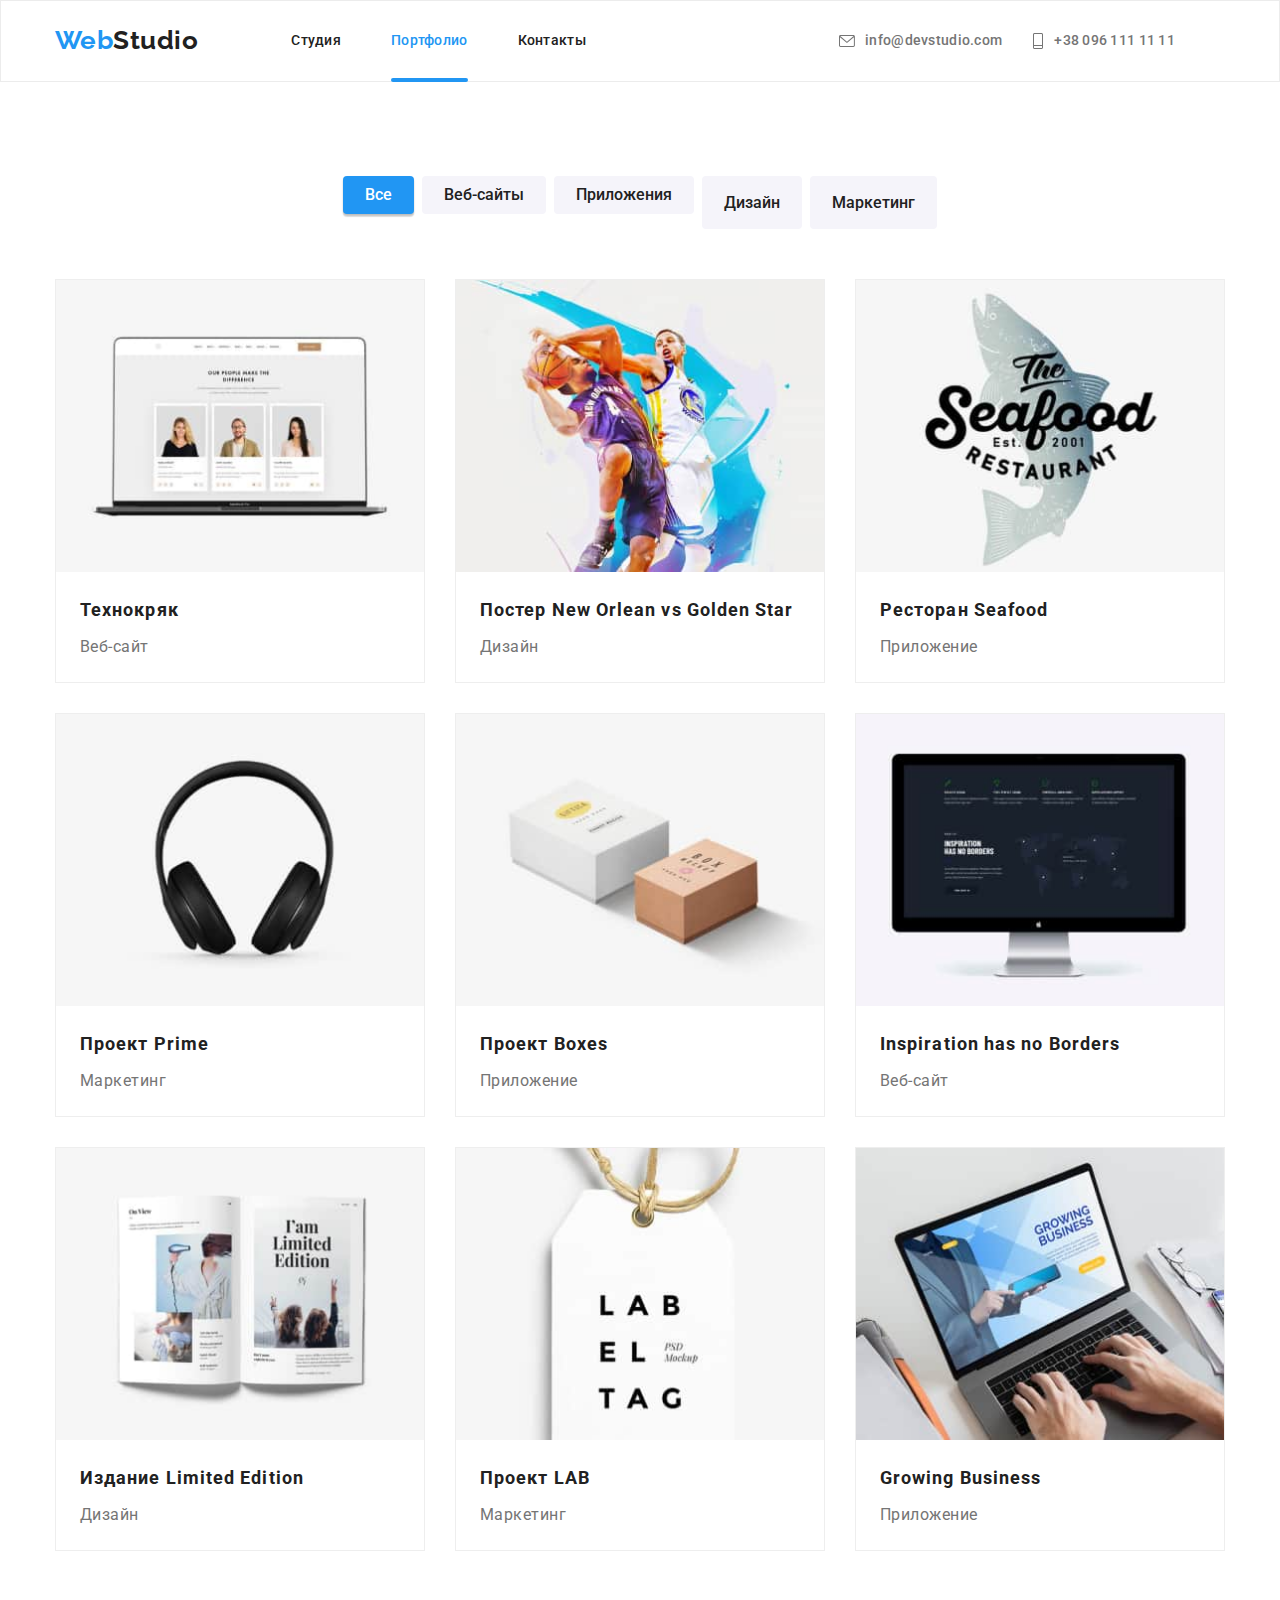
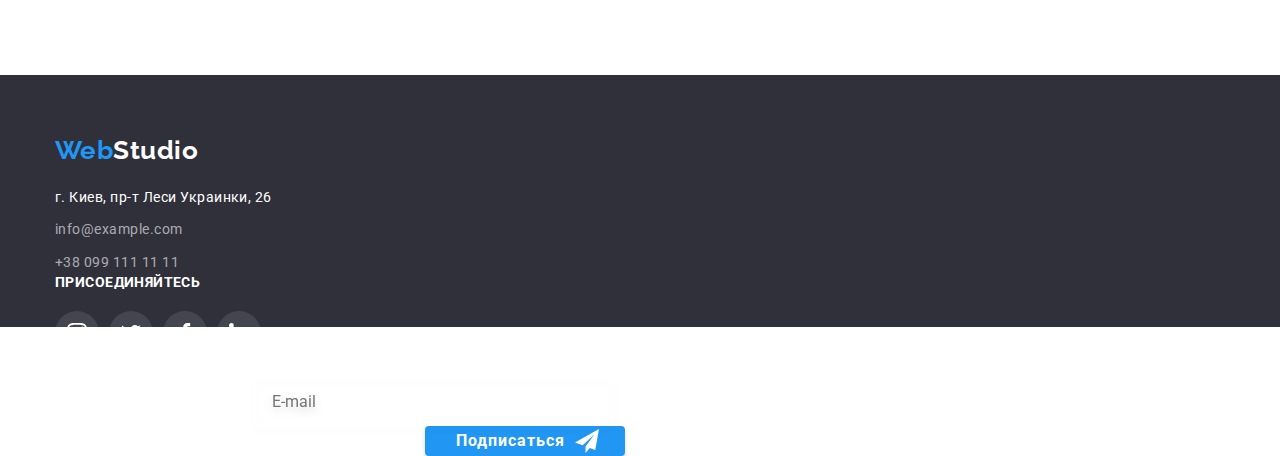
==== portfolio.html @ ce61b84e "Apply mobile styles" ====
<!DOCTYPE html>
<html lang="ru">
  <head>
    <meta charset="UTF-8" />
    <meta http-equiv="X-UA-Compatible" content="IE=edge" />
    <meta name="viewport" content="width=device-width, initial-scale=1.0" />
    <title>Портфолио</title>
    <link rel="preconnect" href="https://fonts.googleapis.com" />
    <link rel="preconnect" href="https://fonts.gstatic.com" crossorigin />
    <link
      href="https://fonts.googleapis.com/css2?family=Raleway:wght@700&family=Roboto:wght@400;500;700;900&display=swap"
      rel="stylesheet"
    />
    <link rel="stylesheet" href="./css/main.min.css" />
  </head>

  <body>
    <!-- HEADER -->
    <header class="page-header">
      <div class="container page-header--justify">
        <nav class="nav">
          <a href="./index.html" class="nav__logo-link">
            <span class="nav__logo">Web</span>Studio
          </a>
          <ul class="nav__list">
            <li class="nav__item">
              <a href="./index.html" class="nav__link">Студия</a>
            </li>
            <li class="nav__item">
              <a href="./portfolio.html" class="nav__link nav__current"
                >Портфолио</a
              >
            </li>
            <li class="nav__item">
              <a href="#" class="nav__link">Контакты</a>
            </li>
          </ul>
        </nav>
        <ul class="head-address">
          <li class="head-address__item">
            <a href="mailto:info@devstudio.com" class="head-address__link">
              <svg class="head-address__icon" width="16" height="12">
                <use href="./images/icons.svg#envelope"></use>
              </svg>
              info@devstudio.com</a
            >
          </li>
          <li class="head-address__item">
            <a href="tel:+380961111111" class="head-address__link">
              <svg class="head-address__icon" width="12" height="16">
                <use href="./images/icons.svg#mobile"></use>
              </svg>
              +38 096 111 11 11</a
            >
          </li>
        </ul>
      </div>
    </header>

    <!-- MAIN -->
    <main>
      <!-- PROJECTS -->
      <section>
        <div class="container">
          <h1 class="section-title section-title--visually-hidden">
            Наши проекты
          </h1>
          <div class="filter">
            <button type="button" class="filter__button filter--accent">
              Все
            </button>
            <button type="button" class="filter__button">Веб-сайты</button>
            <button type="button" class="filter__button">Приложения</button>
            <button type="button" class="filter__button">Дизайн</button>
            <button type="button" class="filter__button">Маркетинг</button>
          </div>
          <ul class="projects">
            <li class="projects__item">
              <a class="projects__link">
                <div class="projects__box">
                  <img
                    src="./images/project1.jpg"
                    alt="Интерфейс веб-сайта изображен на экране ноутбука"
                    width="370"
                    class="projects__pic"
                  />
                  <div>
                    <p class="projects__text">
                      Технокряк это современная площадка распространения
                      коронавируса. Компании используют эту платформу для
                      цифрового шпионажа и атак на защищённые сервера
                      конкурентов.
                    </p>
                  </div>
                </div>
                <h2 class="projects__title">Технокряк</h2>
                <p class="projects__description">Веб-сайт</p>
              </a>
            </li>
            <li class="projects__item">
              <a class="projects__link">
                <div class="projects__box">
                  <img
                    src="./images/project2.jpg"
                    alt="Постер с двумя баскетболистами в ходе игры"
                    width="370"
                    class="projects__pic"
                  />
                  <div>
                    <p class="projects__text">
                      Технокряк это современная площадка распространения
                      коронавируса. Компании используют эту платформу для
                      цифрового шпионажа и атак на защищённые сервера
                      конкурентов.
                    </p>
                  </div>
                </div>
                <h2 class="projects__title">
                  Постер New Orlean vs Golden Star
                </h2>
                <p class="projects__description">Дизайн</p>
              </a>
            </li>
            <li class="projects__item">
              <a class="projects__link">
                <div class="projects__box">
                  <img
                    src="./images/project3.jpg"
                    alt="Логотип названия ресторана с рыбой на заднем фоне"
                    width="370"
                    class="projects__pic"
                  />
                  <div>
                    <p class="projects__text">
                      Технокряк это современная площадка распространения
                      коронавируса. Компании используют эту платформу для
                      цифрового шпионажа и атак на защищённые сервера
                      конкурентов.
                    </p>
                  </div>
                </div>
                <h2 class="projects__title">Ресторан Seafood</h2>
                <p class="projects__description">Приложение</p>
              </a>
            </li>
            <li class="projects__item">
              <a class="projects__link">
                <div class="projects__box">
                  <img
                    src="./images/project4.jpg"
                    alt="Черные наушники на белом фоне"
                    width="370"
                    class="projects__pic"
                  />
                  <div>
                    <p class="projects__text">
                      Технокряк это современная площадка распространения
                      коронавируса. Компании используют эту платформу для
                      цифрового шпионажа и атак на защищённые сервера
                      конкурентов.
                    </p>
                  </div>
                </div>
                <h2 class="projects__title">Проект Prime</h2>
                <p class="projects__description">Маркетинг</p>
              </a>
            </li>
            <li class="projects__item">
              <a class="projects__link">
                <div class="projects__box">
                  <img
                    src="./images/project5.jpg"
                    alt="Большая белая подарочная коробка и коричневая коробка поменьше расположены рядом"
                    width="370"
                    class="projects__pic"
                  />
                  <div>
                    <p class="projects__text">
                      Технокряк это современная площадка распространения
                      коронавируса. Компании используют эту платформу для
                      цифрового шпионажа и атак на защищённые сервера
                      конкурентов.
                    </p>
                  </div>
                </div>
                <h2 class="projects__title">Проект Boxes</h2>
                <p class="projects__description">Приложение</p>
              </a>
            </li>
            <li class="projects__item">
              <a class="projects__link">
                <div class="projects__box">
                  <img
                    src="./images/project6.jpg"
                    alt="Черный монитор с интерфейсом веб-сайта"
                    width="370"
                    class="projects__pic"
                  />
                  <div>
                    <p class="projects__text">
                      Технокряк это современная площадка распространения
                      коронавируса. Компании используют эту платформу для
                      цифрового шпионажа и атак на защищённые сервера
                      конкурентов.
                    </p>
                  </div>
                </div>
                <h2 class="projects__title">Inspiration has no Borders</h2>
                <p class="projects__description">Веб-сайт</p>
              </a>
            </li>
            <li class="projects__item">
              <a class="projects__link">
                <div class="projects__box">
                  <img
                    src="./images/project7.jpg"
                    alt="Развернутый журнал со страницами с ограниченного тиража"
                    width="370"
                    class="projects__pic"
                  />
                  <div>
                    <p class="projects__text">
                      Технокряк это современная площадка распространения
                      коронавируса. Компании используют эту платформу для
                      цифрового шпионажа и атак на защищённые сервера
                      конкурентов.
                    </p>
                  </div>
                </div>
                <h2 class="projects__title">Издание Limited Edition</h2>
                <p class="projects__description">Дизайн</p>
              </a>
            </li>
            <li class="projects__item">
              <a class="projects__link">
                <div class="projects__box">
                  <img
                    src="./images/project8.jpg"
                    alt="Черный текст названия проекта на белой бирке"
                    width="370"
                    class="projects__pic"
                  />
                  <div>
                    <p class="projects__text">
                      Технокряк это современная площадка распространения
                      коронавируса. Компании используют эту платформу для
                      цифрового шпионажа и атак на защищённые сервера
                      конкурентов.
                    </p>
                  </div>
                </div>
                <h2 class="projects__title">Проект LAB</h2>
                <p class="projects__description">Маркетинг</p>
              </a>
            </li>
            <li class="projects__item">
              <a class="projects__link">
                <div class="projects__box">
                  <img
                    src="./images/project9.jpg"
                    alt="Интерфейс страницы приложения изображен на экране ноутбука"
                    width="370"
                    class="projects__pic"
                  />
                  <div>
                    <p class="projects__text">
                      Технокряк это современная площадка распространения
                      коронавируса. Компании используют эту платформу для
                      цифрового шпионажа и атак на защищённые сервера
                      конкурентов.
                    </p>
                  </div>
                </div>
                <h2 class="projects__title">Growing Business</h2>
                <p class="projects__description">Приложение</p>
              </a>
            </li>
          </ul>
        </div>
      </section>
    </main>

    <!-- FOOTER -->
    <footer class="page-footer">
      <div class="container page-footer--align">
        <div class="address-box">
          <a href="./index.html" class="address-box__link">
            <span class="address-box__logo">Web</span>Studio</a
          >
          <address>
            <ul class="footer-address">
              <li class="footer-address__item">
                <a
                  href="https://goo.gl/maps/1nnUmnMPvjqET8Wr9"
                  class="footer-address__link footer-address__link--address"
                  >г. Киев, пр-т Леси Украинки, 26</a
                >
              </li>
              <li class="footer-address__item">
                <a
                  href="mailto:info@example.com"
                  class="footer-address__link footer-address__link--email"
                  >info@example.com</a
                >
              </li>
              <li class="footer-address__item">
                <a
                  href="tel:+380991111111"
                  class="footer-address__link footer-address__link--tel"
                  >+38 099 111 11 11</a
                >
              </li>
            </ul>
          </address>
        </div>
        <div class="media-box">
          <h3 class="media-box__title">присоединяйтесь</h3>
          <ul class="media-box__list">
            <li class="media-box__item">
              <a href="#" aria-label="instagram" class="media-box__link">
                <svg class="media-box__icon" width="20" height="20">
                  <use href="./images/icons.svg#instagram"></use>
                </svg>
              </a>
            </li>
            <li class="media-box__item">
              <a href="#" aria-label="twitter" class="media-box__link">
                <svg class="media-box__icon" width="20" height="20">
                  <use href="./images/icons.svg#twitter"></use>
                </svg>
              </a>
            </li>
            <li class="media-box__item">
              <a href="#" aria-label="facebook" class="media-box__link">
                <svg class="media-box__icon" width="20" height="20">
                  <use href="./images/icons.svg#facebook"></use>
                </svg>
              </a>
            </li>
            <li class="media-box__item">
              <a href="#" aria-label="linkedin" class="media-box__link">
                <svg class="media-box__icon" width="20" height="20">
                  <use href="./images/icons.svg#linkedin"></use>
                </svg>
              </a>
            </li>
          </ul>
        </div>
        <form class="footer-form">
          <div class="footer-form__container">
            <h3 class="footer-form__title">Подпишитесь на рассылку</h3>
            <label>
              <input
                type="email"
                name="footer-email"
                placeholder="E-mail"
                class="footer-form__input"
              />
            </label>
          </div>
          <button class="button footer-form--subscribe">
            Подписаться
            <svg width="24" height="24" class="footer-form__icon">
              <use href="./images/icons.svg#send"></use>
            </svg>
          </button>
        </form>
      </div>
    </footer>
  </body>
</html>
---- css/main.min.css ----
/*! modern-normalize v1.1.0 | MIT License | https://github.com/sindresorhus/modern-normalize */*,::before,::after{-webkit-box-sizing:border-box;box-sizing:border-box}html{line-height:1.15;-webkit-text-size-adjust:100%;-moz-tab-size:4;-o-tab-size:4;tab-size:4}body{margin:0;font-family:system-ui,-apple-system,"Segoe UI",Roboto,Helvetica,Arial,sans-serif,"Apple Color Emoji","Segoe UI Emoji"}hr{height:0;color:inherit}abbr[title]{-webkit-text-decoration:underline dotted;text-decoration:underline dotted}b,strong{font-weight:bolder}code,kbd,samp,pre{font-family:ui-monospace, SFMono-Regular, Consolas, "Liberation Mono", Menlo, monospace;font-size:1em}small{font-size:80%}sub,sup{font-size:75%;line-height:0;position:relative;vertical-align:baseline}sub{bottom:-0.25em}sup{top:-0.5em}table{text-indent:0;border-color:inherit}button,input,optgroup,select,textarea{font-family:inherit;font-size:100%;line-height:1.15;margin:0}button,select{text-transform:none}button,[type="button"],[type="reset"],[type="submit"]{-webkit-appearance:button}::-moz-focus-inner{border-style:none;padding:0}:-moz-focusring{outline:1px dotted ButtonText}:-moz-ui-invalid{box-shadow:none}legend{padding:0}progress{vertical-align:baseline}::-webkit-inner-spin-button,::-webkit-outer-spin-button{height:auto}[type="search"]{-webkit-appearance:textfield;outline-offset:-2px}::-webkit-search-decoration{-webkit-appearance:none}::-webkit-file-upload-button{-webkit-appearance:button;font:inherit}summary{display:list-item}.nav__list,.head-address,.features,.occupation,.team,.clients,.projects,.footer-address,.media-box__list{list-style:none;padding:0;margin:0}.nav__logo,.address-box__logo{color:#2196f3;font-family:Raleway, sans-serif}.media-box__title,.footer-form__title{text-transform:uppercase;margin-bottom:20px;margin-top:0;padding:0;font-weight:700;font-size:14px;line-height:1.14;letter-spacing:0.03em;color:#fff}body{background-color:#fff;color:#757575;font-family:Roboto, sans-serif;font-style:normal;letter-spacing:0.03em}.container{padding-left:15px;padding-right:15px}@media screen and (min-width: 480px){.container{width:480px}}@media screen and (min-width: 768px){.container{width:768px}}@media screen and (min-width: 1200px){.container{width:1200px;margin:0 auto}}.button{height:50px;width:200px;background-color:#2196f3;color:#fff;cursor:pointer;font-family:inherit;font-weight:700;font-size:16px;line-height:1.9px;letter-spacing:0.06em;-webkit-box-shadow:0px 4px 4px rgba(0,0,0,0.15);box-shadow:0px 4px 4px rgba(0,0,0,0.15);border-color:transparent;border-radius:4px}.section-title{color:#212121;font-weight:700;font-size:28px;line-height:1.17;text-align:center;margin:0;padding-bottom:30px;padding-top:60px}@media screen and (min-width: 1200px){.section-title{padding-bottom:50px;padding-top:94px;font-size:36px;line-height:1.16}}.page-header{border:1px solid #ececec}.page-header--justify{height:80px}@media screen and (min-width: 768px){.page-header--justify{display:-webkit-box;display:-ms-flexbox;display:flex;-webkit-box-pack:justify;-ms-flex-pack:justify;justify-content:space-between}}.nav{display:-webkit-box;display:-ms-flexbox;display:flex;-webkit-box-align:center;-ms-flex-align:center;align-items:center}.nav__logo-link{color:#212121;font-family:Raleway, sans-serif;text-decoration:none;font-weight:700;font-size:26px;line-height:1.19;margin-right:93px;margin-bottom:25px;margin-top:24px}.nav__list{display:-webkit-box;display:-ms-flexbox;display:flex}@media screen and (max-width: 767px){.nav__list{display:none}}.nav__item:not(:last-child){margin-right:50px}.nav__link{color:#212121;text-decoration:none;letter-spacing:0.02em;padding:32px 0;display:block;font-weight:500;font-size:14px;line-height:1.14;-webkit-transition:color 250ms cubic-bezier(0.4, 0, 0.2, 1);transition:color 250ms cubic-bezier(0.4, 0, 0.2, 1)}.nav__link:hover,.nav__link:focus{color:#2196f3}.nav__current{color:#2196f3;position:relative}.nav__current::after{content:"";display:inline-block;width:100%;height:4px;position:absolute;left:0;bottom:-1px;background-color:currentColor;border-radius:2px}.nav__button{display:-webkit-inline-box;display:-ms-inline-flexbox;display:inline-flex;margin:0;padding:0;border:none;background-color:transparent}.nav__button .nav__icon-cross{display:none}.nav__button.is-open .nav__icon-cross{display:block}.nav__button.is-open .nav__icon-menu{display:none}.head-address{display:-webkit-box;display:-ms-flexbox;display:flex;margin-left:auto;-webkit-box-align:center;-ms-flex-align:center;align-items:center;padding-right:50px}@media screen and (max-width: 767px){.head-address{display:none}}.head-address__item:nth-child(1){margin-right:30px}.head-address__link{color:#757575;text-decoration:none;letter-spacing:0.02em;font-weight:500;font-size:14px;line-height:1.14;display:-webkit-box;display:-ms-flexbox;display:flex;-webkit-box-align:center;-ms-flex-align:center;align-items:center;-webkit-transition:color 250ms cubic-bezier(0.4, 0, 0.2, 1);transition:color 250ms cubic-bezier(0.4, 0, 0.2, 1)}.head-address__link:hover,.head-address__link:focus{color:#2196f3}.head-address__link:hover .head-address__icon,.head-address__link:focus .head-address__icon{fill:#2196f3}.head-address__icon{fill:#757575;margin-right:10px;-webkit-transition:fill 250ms cubic-bezier(0.4, 0, 0.2, 1);transition:fill 250ms cubic-bezier(0.4, 0, 0.2, 1)}.hero{text-align:center;padding:200px 0;background-image:-webkit-gradient(linear, left top, right top, from(rgba(47,48,58,0.4)), to(rgba(47,48,58,0.4))),url(../images/background.jpg);background-image:linear-gradient(to right, rgba(47,48,58,0.4), rgba(47,48,58,0.4)),url(../images/background.jpg);background-color:#2f303a;background-repeat:no-repeat;background-position:center;max-width:1600px}.hero__title{color:#fff;margin-top:0;margin-bottom:30px;font-weight:900;font-size:44px;line-height:1.37;letter-spacing:0.06em;text-transform:uppercase}.backdrop{position:fixed;top:0;left:0;width:100%;height:100%;z-index:1;background-color:rgba(0,0,0,0.2);-webkit-transition:250ms linear;transition:250ms linear}.backdrop.is-hidden{opacity:0;pointer-events:none;visibility:hidden}.backdrop.is-hidden .modal{-webkit-transform:translate(-50%, -50%) scale(0.9);transform:translate(-50%, -50%) scale(0.9)}.modal{position:absolute;top:50%;left:50%;width:528px;height:581px;-webkit-transform:translate(-50%, -50%) scale(1);transform:translate(-50%, -50%) scale(1);-webkit-transition:-webkit-transform 250ms linear;transition:-webkit-transform 250ms linear;transition:transform 250ms linear;transition:transform 250ms linear, -webkit-transform 250ms linear;-webkit-box-shadow:0px 1px 3px rgba(0,0,0,0.12),0px 1px 1px rgba(0,0,0,0.14),0px 2px 1px rgba(0,0,0,0.2);box-shadow:0px 1px 3px rgba(0,0,0,0.12),0px 1px 1px rgba(0,0,0,0.14),0px 2px 1px rgba(0,0,0,0.2);border-radius:4px;background-color:#fff;padding:40px}.modal__button{position:absolute;top:8px;right:8px;width:30px;height:30px;padding:0;border-radius:50%;border:1px solid rgba(0,0,0,0.1);background-color:#fff;cursor:pointer}.modal__button:hover .modal__icon,.modal__button:focus .modal__icon{fill:#2196f3}.modal__icon{-webkit-transition:fill 250ms cubic-bezier(0.4, 0, 0.2, 1);transition:fill 250ms cubic-bezier(0.4, 0, 0.2, 1);margin:0 9px}.modal__text{font-weight:700;font-size:20px;line-height:1.15;margin:0 0 12px 0;color:#212121}.form__label{font-weight:400;font-size:12px;line-height:1.16;letter-spacing:0.01em;display:-webkit-box;display:-ms-flexbox;display:flex;color:#757575}.form__box{position:relative}.form__input{width:100%;height:40px;border:1px solid rgba(33,33,33,0.2);border-radius:4px;padding:11px 42px;margin-bottom:10px;margin-top:4px;font-weight:normal;font-size:12px;line-height:1.16;letter-spacing:0.01em}.form__input:focus{border:1px solid #2196f3;outline:0}.form__input:focus ~ .form__icon{fill:#2196f3}.form__icon{position:absolute;top:0;left:14px}.form__comment{width:100%;height:120px;border:1px solid rgba(33,33,33,0.2);border-radius:4px;resize:none;padding:12px 16px;margin-top:4px;font-weight:normal;font-size:12px;line-height:1.16;letter-spacing:0.01em}.form__comment::-webkit-input-placeholder{color:rgba(117,117,117,0.5)}.form__comment:-ms-input-placeholder{color:rgba(117,117,117,0.5)}.form__comment::-ms-input-placeholder{color:rgba(117,117,117,0.5)}.form__comment::placeholder{color:rgba(117,117,117,0.5)}.form__comment:focus{border:1px solid #2196f3;outline:0}.form__comment:not(:placeholder-shown){color:#212121}.checkbox{font-weight:normal;font-size:14px;line-height:1.71;color:#757575;-webkit-box-align:center;-ms-flex-align:center;align-items:center;-webkit-box-pack:center;-ms-flex-pack:center;justify-content:center;display:-webkit-box;display:-ms-flexbox;display:flex}.form__checkbox{margin-bottom:30px;margin-top:20px}.checkbox__visually-hidden{position:absolute;white-space:nowrap;width:1px;height:1px;overflow:hidden;border:0;padding:0;clip:rect(0 0 0 0);-webkit-clip-path:inset(50%);clip-path:inset(50%);margin:-1px}.checkbox__visually-hidden:checked+.checkbox__icon{background-color:#2196f3;border:transparent}.checkbox__icon{width:16px;height:15px;border-radius:2px;border:2px solid #212121;margin-right:7px;margin-bottom:3px;cursor:pointer}.checkbox__link{color:#2196f3;margin-left:4px}.section-title--visually-hidden{position:absolute;white-space:nowrap;width:1px;height:1px;overflow:hidden;border:0;padding:0;clip:rect(0 0 0 0);-webkit-clip-path:inset(50%);clip-path:inset(50%);margin:-1px}.features{padding-top:60px}@media screen and (min-width: 768px){.features{display:-webkit-box;display:-ms-flexbox;display:flex;-webkit-box-pack:center;-ms-flex-pack:center;justify-content:center;-webkit-box-align:center;-ms-flex-align:center;align-items:center}}.features__icon{background-color:#f5f4fa;display:block;margin-bottom:30px;padding:25px 100px}@media screen and (max-width: 768px){.features__icon{width:450px}}.features__title{color:#212121;font-weight:700;font-size:14px;line-height:1.14;text-transform:uppercase;text-align:center}.features__text{font-size:14px;line-height:1.71;margin-bottom:30px}@media screen and (max-width: 1199px){.section-occupation{display:none}}.occupation{display:-webkit-box;display:-ms-flexbox;display:flex;padding-bottom:94px}.occupation__item{position:relative;display:-webkit-box;display:-ms-flexbox;display:flex}.occupation__item:not(:last-child){margin-right:30px}.occupation__caption{position:absolute;bottom:0;left:0;width:370px;height:70px;display:-webkit-box;display:-ms-flexbox;display:flex;-webkit-box-align:center;-ms-flex-align:center;align-items:center;-webkit-box-pack:center;-ms-flex-pack:center;justify-content:center;font-weight:700;font-size:14px;line-height:1.14;text-transform:uppercase;color:#fff;background-color:rgba(47,48,58,0.8)}.occupation__text{margin:0;padding:0}.section{background-color:#f5f4fa}@media screen and (min-width: 768px){.team{display:-webkit-box;display:-ms-flexbox;display:flex;padding-bottom:94px}}.team__item{-webkit-box-shadow:0px 1px 3px rgba(0,0,0,0.12),0px 1px 1px rgba(0,0,0,0.14),0px 2px 1px rgba(0,0,0,0.2);box-shadow:0px 1px 3px rgba(0,0,0,0.12),0px 1px 1px rgba(0,0,0,0.14),0px 2px 1px rgba(0,0,0,0.2);border-radius:0px 0px 4px 4px;margin-right:30px;text-align:center;background-color:#fff}.team__pic{display:block}.team__title{color:#212121;font-weight:500;font-size:16px;line-height:1.18;padding:30px 0 10px;margin:0}.team__text{padding-bottom:16px;margin:0}.media-links{padding:0;display:-webkit-box;display:-ms-flexbox;display:flex;-webkit-box-pack:center;-ms-flex-pack:center;justify-content:center;padding-bottom:30px}.media-links__item{width:44px;height:44px;border:none;border-radius:50%;-webkit-box-align:center;-ms-flex-align:center;align-items:center;display:-webkit-box;display:-ms-flexbox;display:flex;margin-right:10px;-webkit-box-pack:center;-ms-flex-pack:center;justify-content:center;background-color:#fff;-webkit-transition:background-color 250ms cubic-bezier(0.4, 0, 0.2, 1);transition:background-color 250ms cubic-bezier(0.4, 0, 0.2, 1)}.media-links__item:hover,.media-links__item:focus{background-color:#2196f3}.media-links__item:nth-child(4){margin-right:0}.media-links__item:hover .media-links__icon,.media-links__item:focus .media-links__icon{fill:#fff}.media-links__link{width:100%;height:100%;display:-webkit-box;display:-ms-flexbox;display:flex;-webkit-box-pack:center;-ms-flex-pack:center;justify-content:center;-webkit-box-align:center;-ms-flex-align:center;align-items:center}.media-links__icon{fill:#afb1b8;-webkit-transition:fill 250ms cubic-bezier(0.4, 0, 0.2, 1);transition:fill 250ms cubic-bezier(0.4, 0, 0.2, 1)}.clients{display:-webkit-box;display:-ms-flexbox;display:flex;-webkit-box-pack:center;-ms-flex-pack:center;justify-content:center;-ms-flex-wrap:wrap;flex-wrap:wrap;padding-bottom:60px}@media screen and (min-width: 1200px){.clients{-ms-flex-wrap:nowrap;flex-wrap:nowrap;padding-bottom:94px}}.clients__item{border:1px solid #afb1b8;border-radius:4px;margin-right:30px;background-color:#fff;width:calc((100% - 4 * 15px) / 2);height:92px;margin-bottom:30px;-webkit-transition:border 250ms cubic-bezier(0.4, 0, 0.2, 1);transition:border 250ms cubic-bezier(0.4, 0, 0.2, 1)}@media screen and (min-width: 768px){.clients__item{width:calc((100% - 6 * 15px) / 3)}}.clients__item:hover,.clients__item:focus{border:1px solid #2196f3}@media screen and (max-width: 768px){.clients__item:nth-child(even){margin-right:0}}.clients__item:hover .clients__icon,.clients__item:focus .clients__icon{fill:#2196f3}.clients__link{width:100%;height:100%;display:-webkit-box;display:-ms-flexbox;display:flex;-webkit-box-pack:center;-ms-flex-pack:center;justify-content:center;-webkit-box-align:center;-ms-flex-align:center;align-items:center}.clients__icon{fill:#afb1b8;-webkit-transition:fill 250ms cubic-bezier(0.4, 0, 0.2, 1);transition:fill 250ms cubic-bezier(0.4, 0, 0.2, 1)}.filter{display:-webkit-box;display:-ms-flexbox;display:flex;-webkit-box-pack:center;-ms-flex-pack:center;justify-content:center}@media screen and (max-width: 768px){.filter{-webkit-box-pack:start;-ms-flex-pack:start;justify-content:flex-start;-ms-flex-wrap:wrap;flex-wrap:wrap;margin-top:60px;margin-bottom:40px}}@media screen and (min-width: 1200px){.filter{margin:94px 0 50px}}.filter__button{background-color:#f5f4fa;color:#212121;cursor:pointer;font-family:inherit;border-radius:4px;padding:6px 22px;border:none;margin-right:8px;font-weight:500;font-size:16px;line-height:1.6;-webkit-transition:background-color 250ms cubic-bezier(0.4, 0, 0.2, 1),color 250ms cubic-bezier(0.4, 0, 0.2, 1),-webkit-box-shadow 250ms cubic-bezier(0.4, 0, 0.2, 1);transition:background-color 250ms cubic-bezier(0.4, 0, 0.2, 1),color 250ms cubic-bezier(0.4, 0, 0.2, 1),-webkit-box-shadow 250ms cubic-bezier(0.4, 0, 0.2, 1);transition:box-shadow 250ms cubic-bezier(0.4, 0, 0.2, 1),background-color 250ms cubic-bezier(0.4, 0, 0.2, 1),color 250ms cubic-bezier(0.4, 0, 0.2, 1);transition:box-shadow 250ms cubic-bezier(0.4, 0, 0.2, 1),background-color 250ms cubic-bezier(0.4, 0, 0.2, 1),color 250ms cubic-bezier(0.4, 0, 0.2, 1),-webkit-box-shadow 250ms cubic-bezier(0.4, 0, 0.2, 1)}.filter__button:last-child{margin-right:0}.filter__button:nth-child(-n+3){margin-bottom:15px}.filter__button:hover,.filter__button:focus{background-color:#2196f3;color:#fff;-webkit-box-shadow:0px 3px 1px rgba(0,0,0,0.1),0px 1px 2px rgba(0,0,0,0.08),0px 2px 2px rgba(0,0,0,0.12);box-shadow:0px 3px 1px rgba(0,0,0,0.1),0px 1px 2px rgba(0,0,0,0.08),0px 2px 2px rgba(0,0,0,0.12)}.filter--accent{background-color:#2196f3;color:#fff;-webkit-box-shadow:0px 3px 1px rgba(0,0,0,0.1),0px 1px 2px rgba(0,0,0,0.08),0px 2px 2px rgba(0,0,0,0.12);box-shadow:0px 3px 1px rgba(0,0,0,0.1),0px 1px 2px rgba(0,0,0,0.08),0px 2px 2px rgba(0,0,0,0.12)}.projects{display:-webkit-box;display:-ms-flexbox;display:flex;-ms-flex-wrap:wrap;flex-wrap:wrap;margin-bottom:94px;width:inherit}.projects__item{margin-right:30px;margin-bottom:30px;border:1px solid #eeeeee;width:370px;height:404px;-webkit-transition:-webkit-box-shadow 250ms cubic-bezier(0.4, 0, 0.2, 1);transition:-webkit-box-shadow 250ms cubic-bezier(0.4, 0, 0.2, 1);transition:box-shadow 250ms cubic-bezier(0.4, 0, 0.2, 1);transition:box-shadow 250ms cubic-bezier(0.4, 0, 0.2, 1), -webkit-box-shadow 250ms cubic-bezier(0.4, 0, 0.2, 1)}.projects__item:hover,.projects__item:focus{-webkit-box-shadow:0px 1px 1px rgba(0,0,0,0.12),0px 4px 4px rgba(0,0,0,0.06),1px 4px 6px rgba(0,0,0,0.16);box-shadow:0px 1px 1px rgba(0,0,0,0.12),0px 4px 4px rgba(0,0,0,0.06),1px 4px 6px rgba(0,0,0,0.16)}.projects__item:hover .projects__box::before,.projects__item:focus .projects__box::before{background-color:rgba(33,150,243,0.9);-webkit-transform:translateY(0);transform:translateY(0)}.projects__item:hover .projects__text,.projects__item:focus .projects__text{-webkit-transform:translateY(0);transform:translateY(0)}.projects__link{cursor:pointer}.projects__box{position:relative;overflow:hidden;background-color:rgba(33,150,243,0.9)}.projects__box::before{position:absolute;top:0;left:0;width:100%;height:100%;content:"";background-color:rgba(33,150,243,0.9);-webkit-transform:translateY(100%);transform:translateY(100%);-webkit-transition:-webkit-transform 250ms cubic-bezier(0.4, 0, 0.2, 1);transition:-webkit-transform 250ms cubic-bezier(0.4, 0, 0.2, 1);transition:transform 250ms cubic-bezier(0.4, 0, 0.2, 1);transition:transform 250ms cubic-bezier(0.4, 0, 0.2, 1), -webkit-transform 250ms cubic-bezier(0.4, 0, 0.2, 1)}.projects__pic{display:block;width:100%}.projects__text{margin:0;padding:63px 24px;position:absolute;top:0;left:0;-webkit-transform:translateY(100%);transform:translateY(100%);-webkit-transition:-webkit-transform 250ms cubic-bezier(0.4, 0, 0.2, 1);transition:-webkit-transform 250ms cubic-bezier(0.4, 0, 0.2, 1);transition:transform 250ms cubic-bezier(0.4, 0, 0.2, 1);transition:transform 250ms cubic-bezier(0.4, 0, 0.2, 1), -webkit-transform 250ms cubic-bezier(0.4, 0, 0.2, 1);font-weight:400;font-size:18px;line-height:1.55;color:#fff}.projects__title{color:#212121;font-weight:700;font-size:18px;line-height:2;letter-spacing:0.06em;padding:20px 24px 4px;margin:0}.projects__description{font-size:16px;line-height:1.87;padding:0 24px 20px;margin:0}.page-footer{background-color:#2f303a;padding:60px 0}@media screen and (min-width: 1200px){.page-footer{height:252px}}@media screen and (max-width: 768px){.address-box{margin-bottom:60px}}@media screen and (max-width: 768px){.address-box{text-align:center}}.address-box__link{color:#fff;font-family:Raleway, sans-serif;text-decoration:none;font-weight:700;font-size:24px;line-height:1.16;margin-bottom:20px;display:block}@media screen and (min-width: 768px){.address-box__link{display:-webkit-box;display:-ms-flexbox;display:flex;font-size:26px;line-height:1.19}}.footer-address__item{margin-bottom:8px}.footer-address__item:last-child{margin-bottom:0}@media screen and (min-width: 1200px){.footer-address__item{margin-bottom:9px}}.footer-address__link{text-decoration:none;-webkit-transition:color 250ms cubic-bezier(0.4, 0, 0.2, 1);transition:color 250ms cubic-bezier(0.4, 0, 0.2, 1)}.footer-address__link:hover,.footer-address__link:focus{color:#2196f3}.footer-address__link--address{color:#fff;font-weight:400;font-size:14px;font-style:normal;line-height:1.71}.footer-address__link--email,.footer-address__link--tel{color:rgba(255,255,255,0.6);font-style:normal;font-weight:400;font-size:14px;line-height:1.71}@media screen and (max-width: 768px){.media-box{margin-bottom:60px}}@media screen and (min-width: 1200px){.media-box{display:-webkit-box;display:-ms-flexbox;display:flex;width:206px;height:80px;-webkit-box-orient:vertical;-webkit-box-direction:normal;-ms-flex-direction:column;flex-direction:column;margin-right:93px}}@media screen and (max-width: 768px){.media-box__title{text-align:center}}.media-box__list{display:-webkit-box;display:-ms-flexbox;display:flex;-webkit-box-pack:center;-ms-flex-pack:center;justify-content:center}.media-box__item{width:44px;height:44px;border:none;border-radius:50%;-webkit-box-align:center;-ms-flex-align:center;align-items:center;display:-webkit-box;display:-ms-flexbox;display:flex;margin-right:10px;-webkit-box-pack:center;-ms-flex-pack:center;justify-content:center;background-color:rgba(255,255,255,0.1);-webkit-transition:background-color 250ms cubic-bezier(0.4, 0, 0.2, 1);transition:background-color 250ms cubic-bezier(0.4, 0, 0.2, 1)}.media-box__item:hover,.media-box__item:focus{background-color:#2196f3}.media-box__item:nth-child(4){margin-right:0}.media-box__link{width:100%;height:100%;display:-webkit-box;display:-ms-flexbox;display:flex;-webkit-box-pack:center;-ms-flex-pack:center;justify-content:center;-webkit-box-align:center;-ms-flex-align:center;align-items:center}.media-box__icon{fill:#fff}.footer-form{display:-webkit-box;display:-ms-flexbox;display:flex;-webkit-box-pack:center;-ms-flex-pack:center;justify-content:center;-webkit-box-align:center;-ms-flex-align:center;align-items:center;-webkit-box-orient:vertical;-webkit-box-direction:normal;-ms-flex-direction:column;flex-direction:column}@media screen and (min-width: 1200px){.footer-form{width:570px;height:86px;-webkit-box-align:end;-ms-flex-align:end;align-items:flex-end}}@media screen and (max-width: 768px){.footer-form__container{margin-bottom:20px}}.footer-form__title{text-align:center}.footer-form__input{width:450px;height:50px;border:1px solid rgba(255,255,255,0.3);-webkit-filter:drop-shadow(0px 4px 4px rgba(0,0,0,0.15));filter:drop-shadow(0px 4px 4px rgba(0,0,0,0.15));border-radius:4px;padding-left:16px;margin-right:12px;background-color:inherit;color:#fff}@media screen and (min-width: 1200px){.footer-form__input{width:358px}}.footer-form--subscribe{display:-webkit-box;display:-ms-flexbox;display:flex;-webkit-box-align:center;-ms-flex-align:center;align-items:center;padding-left:29px}.footer-form__icon{margin-left:10px}
/*# sourceMappingURL=main.min.css.map */
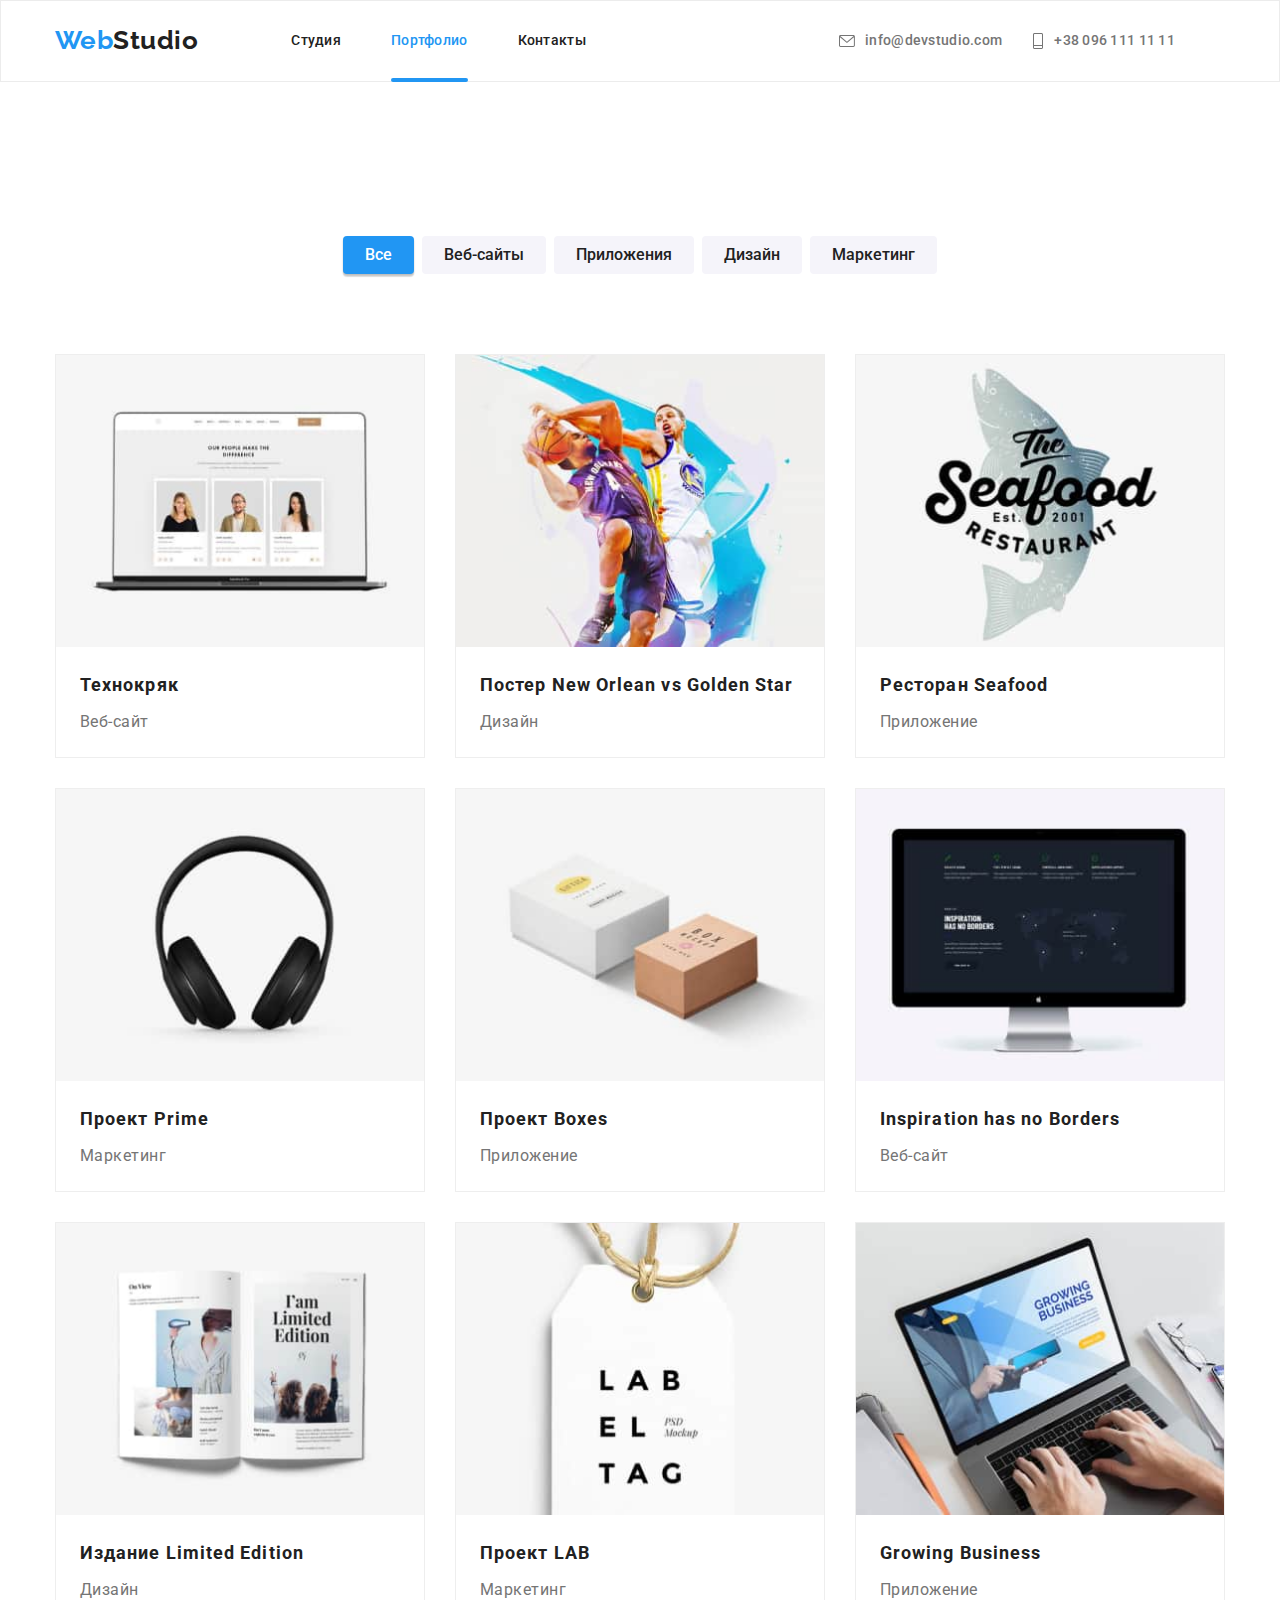
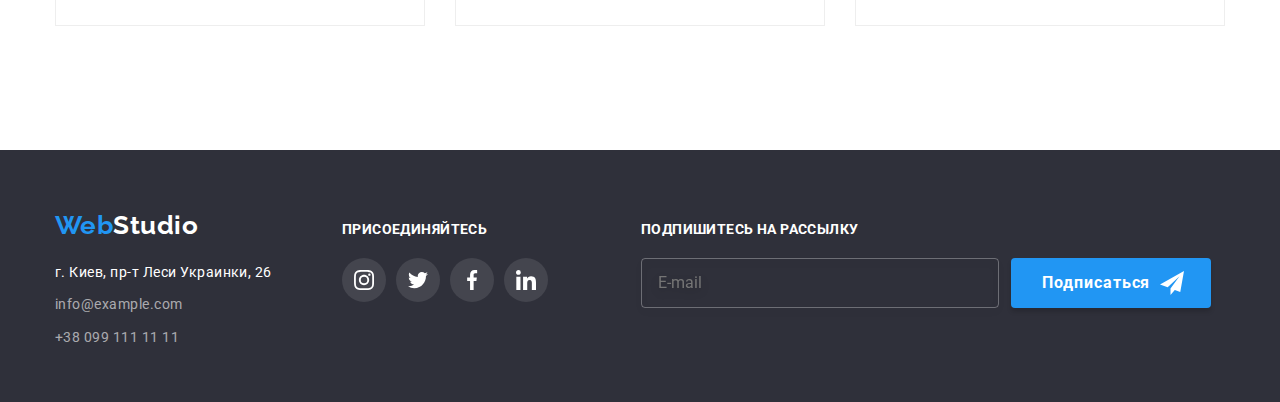
==== commit 77cc9fb1: "Add medias" ====
--- a/portfolio.html
+++ b/portfolio.html
@@ -18,42 +18,44 @@
     <!-- HEADER -->
     <header class="page-header">
       <div class="container page-header--justify">
-        <nav class="nav">
-          <a href="./index.html" class="nav__logo-link">
-            <span class="nav__logo">Web</span>Studio
-          </a>
-          <ul class="nav__list">
-            <li class="nav__item">
-              <a href="./index.html" class="nav__link">Студия</a>
-            </li>
-            <li class="nav__item">
-              <a href="./portfolio.html" class="nav__link nav__current"
-                >Портфолио</a
+        <div class="page-header__container">
+          <nav class="nav">
+            <a href="./index.html" class="nav__logo-link">
+              <span class="nav__logo">Web</span>Studio
+            </a>
+            <ul class="nav__list">
+              <li class="nav__item">
+                <a href="./index.html" class="nav__link">Студия</a>
+              </li>
+              <li class="nav__item">
+                <a href="./portfolio.html" class="nav__link nav__current"
+                  >Портфолио</a
+                >
+              </li>
+              <li class="nav__item">
+                <a href="#" class="nav__link">Контакты</a>
+              </li>
+            </ul>
+          </nav>
+          <ul class="head-address">
+            <li class="head-address__item">
+              <a href="mailto:info@devstudio.com" class="head-address__link">
+                <svg class="head-address__icon" width="16" height="12">
+                  <use href="./images/icons.svg#envelope"></use>
+                </svg>
+                info@devstudio.com</a
               >
             </li>
-            <li class="nav__item">
-              <a href="#" class="nav__link">Контакты</a>
+            <li class="head-address__item">
+              <a href="tel:+380961111111" class="head-address__link">
+                <svg class="head-address__icon" width="12" height="16">
+                  <use href="./images/icons.svg#mobile"></use>
+                </svg>
+                +38 096 111 11 11</a
+              >
             </li>
           </ul>
-        </nav>
-        <ul class="head-address">
-          <li class="head-address__item">
-            <a href="mailto:info@devstudio.com" class="head-address__link">
-              <svg class="head-address__icon" width="16" height="12">
-                <use href="./images/icons.svg#envelope"></use>
-              </svg>
-              info@devstudio.com</a
-            >
-          </li>
-          <li class="head-address__item">
-            <a href="tel:+380961111111" class="head-address__link">
-              <svg class="head-address__icon" width="12" height="16">
-                <use href="./images/icons.svg#mobile"></use>
-              </svg>
-              +38 096 111 11 11</a
-            >
-          </li>
-        </ul>
+        </div>
       </div>
     </header>
 
--- a/css/main.min.css
+++ b/css/main.min.css
@@ -1,2 +1,2 @@
-/*! modern-normalize v1.1.0 | MIT License | https://github.com/sindresorhus/modern-normalize */*,::before,::after{-webkit-box-sizing:border-box;box-sizing:border-box}html{line-height:1.15;-webkit-text-size-adjust:100%;-moz-tab-size:4;-o-tab-size:4;tab-size:4}body{margin:0;font-family:system-ui,-apple-system,"Segoe UI",Roboto,Helvetica,Arial,sans-serif,"Apple Color Emoji","Segoe UI Emoji"}hr{height:0;color:inherit}abbr[title]{-webkit-text-decoration:underline dotted;text-decoration:underline dotted}b,strong{font-weight:bolder}code,kbd,samp,pre{font-family:ui-monospace, SFMono-Regular, Consolas, "Liberation Mono", Menlo, monospace;font-size:1em}small{font-size:80%}sub,sup{font-size:75%;line-height:0;position:relative;vertical-align:baseline}sub{bottom:-0.25em}sup{top:-0.5em}table{text-indent:0;border-color:inherit}button,input,optgroup,select,textarea{font-family:inherit;font-size:100%;line-height:1.15;margin:0}button,select{text-transform:none}button,[type="button"],[type="reset"],[type="submit"]{-webkit-appearance:button}::-moz-focus-inner{border-style:none;padding:0}:-moz-focusring{outline:1px dotted ButtonText}:-moz-ui-invalid{box-shadow:none}legend{padding:0}progress{vertical-align:baseline}::-webkit-inner-spin-button,::-webkit-outer-spin-button{height:auto}[type="search"]{-webkit-appearance:textfield;outline-offset:-2px}::-webkit-search-decoration{-webkit-appearance:none}::-webkit-file-upload-button{-webkit-appearance:button;font:inherit}summary{display:list-item}.nav__list,.head-address,.features,.occupation,.team,.clients,.projects,.footer-address,.media-box__list{list-style:none;padding:0;margin:0}.nav__logo,.address-box__logo{color:#2196f3;font-family:Raleway, sans-serif}.media-box__title,.footer-form__title{text-transform:uppercase;margin-bottom:20px;margin-top:0;padding:0;font-weight:700;font-size:14px;line-height:1.14;letter-spacing:0.03em;color:#fff}body{background-color:#fff;color:#757575;font-family:Roboto, sans-serif;font-style:normal;letter-spacing:0.03em}.container{padding-left:15px;padding-right:15px}@media screen and (min-width: 480px){.container{width:480px}}@media screen and (min-width: 768px){.container{width:768px}}@media screen and (min-width: 1200px){.container{width:1200px;margin:0 auto}}.button{height:50px;width:200px;background-color:#2196f3;color:#fff;cursor:pointer;font-family:inherit;font-weight:700;font-size:16px;line-height:1.9px;letter-spacing:0.06em;-webkit-box-shadow:0px 4px 4px rgba(0,0,0,0.15);box-shadow:0px 4px 4px rgba(0,0,0,0.15);border-color:transparent;border-radius:4px}.section-title{color:#212121;font-weight:700;font-size:28px;line-height:1.17;text-align:center;margin:0;padding-bottom:30px;padding-top:60px}@media screen and (min-width: 1200px){.section-title{padding-bottom:50px;padding-top:94px;font-size:36px;line-height:1.16}}.page-header{border:1px solid #ececec}.page-header--justify{height:80px}@media screen and (min-width: 768px){.page-header--justify{display:-webkit-box;display:-ms-flexbox;display:flex;-webkit-box-pack:justify;-ms-flex-pack:justify;justify-content:space-between}}.nav{display:-webkit-box;display:-ms-flexbox;display:flex;-webkit-box-align:center;-ms-flex-align:center;align-items:center}.nav__logo-link{color:#212121;font-family:Raleway, sans-serif;text-decoration:none;font-weight:700;font-size:26px;line-height:1.19;margin-right:93px;margin-bottom:25px;margin-top:24px}.nav__list{display:-webkit-box;display:-ms-flexbox;display:flex}@media screen and (max-width: 767px){.nav__list{display:none}}.nav__item:not(:last-child){margin-right:50px}.nav__link{color:#212121;text-decoration:none;letter-spacing:0.02em;padding:32px 0;display:block;font-weight:500;font-size:14px;line-height:1.14;-webkit-transition:color 250ms cubic-bezier(0.4, 0, 0.2, 1);transition:color 250ms cubic-bezier(0.4, 0, 0.2, 1)}.nav__link:hover,.nav__link:focus{color:#2196f3}.nav__current{color:#2196f3;position:relative}.nav__current::after{content:"";display:inline-block;width:100%;height:4px;position:absolute;left:0;bottom:-1px;background-color:currentColor;border-radius:2px}.nav__button{display:-webkit-inline-box;display:-ms-inline-flexbox;display:inline-flex;margin:0;padding:0;border:none;background-color:transparent}.nav__button .nav__icon-cross{display:none}.nav__button.is-open .nav__icon-cross{display:block}.nav__button.is-open .nav__icon-menu{display:none}.head-address{display:-webkit-box;display:-ms-flexbox;display:flex;margin-left:auto;-webkit-box-align:center;-ms-flex-align:center;align-items:center;padding-right:50px}@media screen and (max-width: 767px){.head-address{display:none}}.head-address__item:nth-child(1){margin-right:30px}.head-address__link{color:#757575;text-decoration:none;letter-spacing:0.02em;font-weight:500;font-size:14px;line-height:1.14;display:-webkit-box;display:-ms-flexbox;display:flex;-webkit-box-align:center;-ms-flex-align:center;align-items:center;-webkit-transition:color 250ms cubic-bezier(0.4, 0, 0.2, 1);transition:color 250ms cubic-bezier(0.4, 0, 0.2, 1)}.head-address__link:hover,.head-address__link:focus{color:#2196f3}.head-address__link:hover .head-address__icon,.head-address__link:focus .head-address__icon{fill:#2196f3}.head-address__icon{fill:#757575;margin-right:10px;-webkit-transition:fill 250ms cubic-bezier(0.4, 0, 0.2, 1);transition:fill 250ms cubic-bezier(0.4, 0, 0.2, 1)}.hero{text-align:center;padding:200px 0;background-image:-webkit-gradient(linear, left top, right top, from(rgba(47,48,58,0.4)), to(rgba(47,48,58,0.4))),url(../images/background.jpg);background-image:linear-gradient(to right, rgba(47,48,58,0.4), rgba(47,48,58,0.4)),url(../images/background.jpg);background-color:#2f303a;background-repeat:no-repeat;background-position:center;max-width:1600px}.hero__title{color:#fff;margin-top:0;margin-bottom:30px;font-weight:900;font-size:44px;line-height:1.37;letter-spacing:0.06em;text-transform:uppercase}.backdrop{position:fixed;top:0;left:0;width:100%;height:100%;z-index:1;background-color:rgba(0,0,0,0.2);-webkit-transition:250ms linear;transition:250ms linear}.backdrop.is-hidden{opacity:0;pointer-events:none;visibility:hidden}.backdrop.is-hidden .modal{-webkit-transform:translate(-50%, -50%) scale(0.9);transform:translate(-50%, -50%) scale(0.9)}.modal{position:absolute;top:50%;left:50%;width:528px;height:581px;-webkit-transform:translate(-50%, -50%) scale(1);transform:translate(-50%, -50%) scale(1);-webkit-transition:-webkit-transform 250ms linear;transition:-webkit-transform 250ms linear;transition:transform 250ms linear;transition:transform 250ms linear, -webkit-transform 250ms linear;-webkit-box-shadow:0px 1px 3px rgba(0,0,0,0.12),0px 1px 1px rgba(0,0,0,0.14),0px 2px 1px rgba(0,0,0,0.2);box-shadow:0px 1px 3px rgba(0,0,0,0.12),0px 1px 1px rgba(0,0,0,0.14),0px 2px 1px rgba(0,0,0,0.2);border-radius:4px;background-color:#fff;padding:40px}.modal__button{position:absolute;top:8px;right:8px;width:30px;height:30px;padding:0;border-radius:50%;border:1px solid rgba(0,0,0,0.1);background-color:#fff;cursor:pointer}.modal__button:hover .modal__icon,.modal__button:focus .modal__icon{fill:#2196f3}.modal__icon{-webkit-transition:fill 250ms cubic-bezier(0.4, 0, 0.2, 1);transition:fill 250ms cubic-bezier(0.4, 0, 0.2, 1);margin:0 9px}.modal__text{font-weight:700;font-size:20px;line-height:1.15;margin:0 0 12px 0;color:#212121}.form__label{font-weight:400;font-size:12px;line-height:1.16;letter-spacing:0.01em;display:-webkit-box;display:-ms-flexbox;display:flex;color:#757575}.form__box{position:relative}.form__input{width:100%;height:40px;border:1px solid rgba(33,33,33,0.2);border-radius:4px;padding:11px 42px;margin-bottom:10px;margin-top:4px;font-weight:normal;font-size:12px;line-height:1.16;letter-spacing:0.01em}.form__input:focus{border:1px solid #2196f3;outline:0}.form__input:focus ~ .form__icon{fill:#2196f3}.form__icon{position:absolute;top:0;left:14px}.form__comment{width:100%;height:120px;border:1px solid rgba(33,33,33,0.2);border-radius:4px;resize:none;padding:12px 16px;margin-top:4px;font-weight:normal;font-size:12px;line-height:1.16;letter-spacing:0.01em}.form__comment::-webkit-input-placeholder{color:rgba(117,117,117,0.5)}.form__comment:-ms-input-placeholder{color:rgba(117,117,117,0.5)}.form__comment::-ms-input-placeholder{color:rgba(117,117,117,0.5)}.form__comment::placeholder{color:rgba(117,117,117,0.5)}.form__comment:focus{border:1px solid #2196f3;outline:0}.form__comment:not(:placeholder-shown){color:#212121}.checkbox{font-weight:normal;font-size:14px;line-height:1.71;color:#757575;-webkit-box-align:center;-ms-flex-align:center;align-items:center;-webkit-box-pack:center;-ms-flex-pack:center;justify-content:center;display:-webkit-box;display:-ms-flexbox;display:flex}.form__checkbox{margin-bottom:30px;margin-top:20px}.checkbox__visually-hidden{position:absolute;white-space:nowrap;width:1px;height:1px;overflow:hidden;border:0;padding:0;clip:rect(0 0 0 0);-webkit-clip-path:inset(50%);clip-path:inset(50%);margin:-1px}.checkbox__visually-hidden:checked+.checkbox__icon{background-color:#2196f3;border:transparent}.checkbox__icon{width:16px;height:15px;border-radius:2px;border:2px solid #212121;margin-right:7px;margin-bottom:3px;cursor:pointer}.checkbox__link{color:#2196f3;margin-left:4px}.section-title--visually-hidden{position:absolute;white-space:nowrap;width:1px;height:1px;overflow:hidden;border:0;padding:0;clip:rect(0 0 0 0);-webkit-clip-path:inset(50%);clip-path:inset(50%);margin:-1px}.features{padding-top:60px}@media screen and (min-width: 768px){.features{display:-webkit-box;display:-ms-flexbox;display:flex;-webkit-box-pack:center;-ms-flex-pack:center;justify-content:center;-webkit-box-align:center;-ms-flex-align:center;align-items:center}}.features__icon{background-color:#f5f4fa;display:block;margin-bottom:30px;padding:25px 100px}@media screen and (max-width: 768px){.features__icon{width:450px}}.features__title{color:#212121;font-weight:700;font-size:14px;line-height:1.14;text-transform:uppercase;text-align:center}.features__text{font-size:14px;line-height:1.71;margin-bottom:30px}@media screen and (max-width: 1199px){.section-occupation{display:none}}.occupation{display:-webkit-box;display:-ms-flexbox;display:flex;padding-bottom:94px}.occupation__item{position:relative;display:-webkit-box;display:-ms-flexbox;display:flex}.occupation__item:not(:last-child){margin-right:30px}.occupation__caption{position:absolute;bottom:0;left:0;width:370px;height:70px;display:-webkit-box;display:-ms-flexbox;display:flex;-webkit-box-align:center;-ms-flex-align:center;align-items:center;-webkit-box-pack:center;-ms-flex-pack:center;justify-content:center;font-weight:700;font-size:14px;line-height:1.14;text-transform:uppercase;color:#fff;background-color:rgba(47,48,58,0.8)}.occupation__text{margin:0;padding:0}.section{background-color:#f5f4fa}@media screen and (min-width: 768px){.team{display:-webkit-box;display:-ms-flexbox;display:flex;padding-bottom:94px}}.team__item{-webkit-box-shadow:0px 1px 3px rgba(0,0,0,0.12),0px 1px 1px rgba(0,0,0,0.14),0px 2px 1px rgba(0,0,0,0.2);box-shadow:0px 1px 3px rgba(0,0,0,0.12),0px 1px 1px rgba(0,0,0,0.14),0px 2px 1px rgba(0,0,0,0.2);border-radius:0px 0px 4px 4px;margin-right:30px;text-align:center;background-color:#fff}.team__pic{display:block}.team__title{color:#212121;font-weight:500;font-size:16px;line-height:1.18;padding:30px 0 10px;margin:0}.team__text{padding-bottom:16px;margin:0}.media-links{padding:0;display:-webkit-box;display:-ms-flexbox;display:flex;-webkit-box-pack:center;-ms-flex-pack:center;justify-content:center;padding-bottom:30px}.media-links__item{width:44px;height:44px;border:none;border-radius:50%;-webkit-box-align:center;-ms-flex-align:center;align-items:center;display:-webkit-box;display:-ms-flexbox;display:flex;margin-right:10px;-webkit-box-pack:center;-ms-flex-pack:center;justify-content:center;background-color:#fff;-webkit-transition:background-color 250ms cubic-bezier(0.4, 0, 0.2, 1);transition:background-color 250ms cubic-bezier(0.4, 0, 0.2, 1)}.media-links__item:hover,.media-links__item:focus{background-color:#2196f3}.media-links__item:nth-child(4){margin-right:0}.media-links__item:hover .media-links__icon,.media-links__item:focus .media-links__icon{fill:#fff}.media-links__link{width:100%;height:100%;display:-webkit-box;display:-ms-flexbox;display:flex;-webkit-box-pack:center;-ms-flex-pack:center;justify-content:center;-webkit-box-align:center;-ms-flex-align:center;align-items:center}.media-links__icon{fill:#afb1b8;-webkit-transition:fill 250ms cubic-bezier(0.4, 0, 0.2, 1);transition:fill 250ms cubic-bezier(0.4, 0, 0.2, 1)}.clients{display:-webkit-box;display:-ms-flexbox;display:flex;-webkit-box-pack:center;-ms-flex-pack:center;justify-content:center;-ms-flex-wrap:wrap;flex-wrap:wrap;padding-bottom:60px}@media screen and (min-width: 1200px){.clients{-ms-flex-wrap:nowrap;flex-wrap:nowrap;padding-bottom:94px}}.clients__item{border:1px solid #afb1b8;border-radius:4px;margin-right:30px;background-color:#fff;width:calc((100% - 4 * 15px) / 2);height:92px;margin-bottom:30px;-webkit-transition:border 250ms cubic-bezier(0.4, 0, 0.2, 1);transition:border 250ms cubic-bezier(0.4, 0, 0.2, 1)}@media screen and (min-width: 768px){.clients__item{width:calc((100% - 6 * 15px) / 3)}}.clients__item:hover,.clients__item:focus{border:1px solid #2196f3}@media screen and (max-width: 768px){.clients__item:nth-child(even){margin-right:0}}.clients__item:hover .clients__icon,.clients__item:focus .clients__icon{fill:#2196f3}.clients__link{width:100%;height:100%;display:-webkit-box;display:-ms-flexbox;display:flex;-webkit-box-pack:center;-ms-flex-pack:center;justify-content:center;-webkit-box-align:center;-ms-flex-align:center;align-items:center}.clients__icon{fill:#afb1b8;-webkit-transition:fill 250ms cubic-bezier(0.4, 0, 0.2, 1);transition:fill 250ms cubic-bezier(0.4, 0, 0.2, 1)}.filter{display:-webkit-box;display:-ms-flexbox;display:flex;-webkit-box-pack:center;-ms-flex-pack:center;justify-content:center}@media screen and (max-width: 768px){.filter{-webkit-box-pack:start;-ms-flex-pack:start;justify-content:flex-start;-ms-flex-wrap:wrap;flex-wrap:wrap;margin-top:60px;margin-bottom:40px}}@media screen and (min-width: 1200px){.filter{margin:94px 0 50px}}.filter__button{background-color:#f5f4fa;color:#212121;cursor:pointer;font-family:inherit;border-radius:4px;padding:6px 22px;border:none;margin-right:8px;font-weight:500;font-size:16px;line-height:1.6;-webkit-transition:background-color 250ms cubic-bezier(0.4, 0, 0.2, 1),color 250ms cubic-bezier(0.4, 0, 0.2, 1),-webkit-box-shadow 250ms cubic-bezier(0.4, 0, 0.2, 1);transition:background-color 250ms cubic-bezier(0.4, 0, 0.2, 1),color 250ms cubic-bezier(0.4, 0, 0.2, 1),-webkit-box-shadow 250ms cubic-bezier(0.4, 0, 0.2, 1);transition:box-shadow 250ms cubic-bezier(0.4, 0, 0.2, 1),background-color 250ms cubic-bezier(0.4, 0, 0.2, 1),color 250ms cubic-bezier(0.4, 0, 0.2, 1);transition:box-shadow 250ms cubic-bezier(0.4, 0, 0.2, 1),background-color 250ms cubic-bezier(0.4, 0, 0.2, 1),color 250ms cubic-bezier(0.4, 0, 0.2, 1),-webkit-box-shadow 250ms cubic-bezier(0.4, 0, 0.2, 1)}.filter__button:last-child{margin-right:0}.filter__button:nth-child(-n+3){margin-bottom:15px}.filter__button:hover,.filter__button:focus{background-color:#2196f3;color:#fff;-webkit-box-shadow:0px 3px 1px rgba(0,0,0,0.1),0px 1px 2px rgba(0,0,0,0.08),0px 2px 2px rgba(0,0,0,0.12);box-shadow:0px 3px 1px rgba(0,0,0,0.1),0px 1px 2px rgba(0,0,0,0.08),0px 2px 2px rgba(0,0,0,0.12)}.filter--accent{background-color:#2196f3;color:#fff;-webkit-box-shadow:0px 3px 1px rgba(0,0,0,0.1),0px 1px 2px rgba(0,0,0,0.08),0px 2px 2px rgba(0,0,0,0.12);box-shadow:0px 3px 1px rgba(0,0,0,0.1),0px 1px 2px rgba(0,0,0,0.08),0px 2px 2px rgba(0,0,0,0.12)}.projects{display:-webkit-box;display:-ms-flexbox;display:flex;-ms-flex-wrap:wrap;flex-wrap:wrap;margin-bottom:94px;width:inherit}.projects__item{margin-right:30px;margin-bottom:30px;border:1px solid #eeeeee;width:370px;height:404px;-webkit-transition:-webkit-box-shadow 250ms cubic-bezier(0.4, 0, 0.2, 1);transition:-webkit-box-shadow 250ms cubic-bezier(0.4, 0, 0.2, 1);transition:box-shadow 250ms cubic-bezier(0.4, 0, 0.2, 1);transition:box-shadow 250ms cubic-bezier(0.4, 0, 0.2, 1), -webkit-box-shadow 250ms cubic-bezier(0.4, 0, 0.2, 1)}.projects__item:hover,.projects__item:focus{-webkit-box-shadow:0px 1px 1px rgba(0,0,0,0.12),0px 4px 4px rgba(0,0,0,0.06),1px 4px 6px rgba(0,0,0,0.16);box-shadow:0px 1px 1px rgba(0,0,0,0.12),0px 4px 4px rgba(0,0,0,0.06),1px 4px 6px rgba(0,0,0,0.16)}.projects__item:hover .projects__box::before,.projects__item:focus .projects__box::before{background-color:rgba(33,150,243,0.9);-webkit-transform:translateY(0);transform:translateY(0)}.projects__item:hover .projects__text,.projects__item:focus .projects__text{-webkit-transform:translateY(0);transform:translateY(0)}.projects__link{cursor:pointer}.projects__box{position:relative;overflow:hidden;background-color:rgba(33,150,243,0.9)}.projects__box::before{position:absolute;top:0;left:0;width:100%;height:100%;content:"";background-color:rgba(33,150,243,0.9);-webkit-transform:translateY(100%);transform:translateY(100%);-webkit-transition:-webkit-transform 250ms cubic-bezier(0.4, 0, 0.2, 1);transition:-webkit-transform 250ms cubic-bezier(0.4, 0, 0.2, 1);transition:transform 250ms cubic-bezier(0.4, 0, 0.2, 1);transition:transform 250ms cubic-bezier(0.4, 0, 0.2, 1), -webkit-transform 250ms cubic-bezier(0.4, 0, 0.2, 1)}.projects__pic{display:block;width:100%}.projects__text{margin:0;padding:63px 24px;position:absolute;top:0;left:0;-webkit-transform:translateY(100%);transform:translateY(100%);-webkit-transition:-webkit-transform 250ms cubic-bezier(0.4, 0, 0.2, 1);transition:-webkit-transform 250ms cubic-bezier(0.4, 0, 0.2, 1);transition:transform 250ms cubic-bezier(0.4, 0, 0.2, 1);transition:transform 250ms cubic-bezier(0.4, 0, 0.2, 1), -webkit-transform 250ms cubic-bezier(0.4, 0, 0.2, 1);font-weight:400;font-size:18px;line-height:1.55;color:#fff}.projects__title{color:#212121;font-weight:700;font-size:18px;line-height:2;letter-spacing:0.06em;padding:20px 24px 4px;margin:0}.projects__description{font-size:16px;line-height:1.87;padding:0 24px 20px;margin:0}.page-footer{background-color:#2f303a;padding:60px 0}@media screen and (min-width: 1200px){.page-footer{height:252px}}@media screen and (max-width: 768px){.address-box{margin-bottom:60px}}@media screen and (max-width: 768px){.address-box{text-align:center}}.address-box__link{color:#fff;font-family:Raleway, sans-serif;text-decoration:none;font-weight:700;font-size:24px;line-height:1.16;margin-bottom:20px;display:block}@media screen and (min-width: 768px){.address-box__link{display:-webkit-box;display:-ms-flexbox;display:flex;font-size:26px;line-height:1.19}}.footer-address__item{margin-bottom:8px}.footer-address__item:last-child{margin-bottom:0}@media screen and (min-width: 1200px){.footer-address__item{margin-bottom:9px}}.footer-address__link{text-decoration:none;-webkit-transition:color 250ms cubic-bezier(0.4, 0, 0.2, 1);transition:color 250ms cubic-bezier(0.4, 0, 0.2, 1)}.footer-address__link:hover,.footer-address__link:focus{color:#2196f3}.footer-address__link--address{color:#fff;font-weight:400;font-size:14px;font-style:normal;line-height:1.71}.footer-address__link--email,.footer-address__link--tel{color:rgba(255,255,255,0.6);font-style:normal;font-weight:400;font-size:14px;line-height:1.71}@media screen and (max-width: 768px){.media-box{margin-bottom:60px}}@media screen and (min-width: 1200px){.media-box{display:-webkit-box;display:-ms-flexbox;display:flex;width:206px;height:80px;-webkit-box-orient:vertical;-webkit-box-direction:normal;-ms-flex-direction:column;flex-direction:column;margin-right:93px}}@media screen and (max-width: 768px){.media-box__title{text-align:center}}.media-box__list{display:-webkit-box;display:-ms-flexbox;display:flex;-webkit-box-pack:center;-ms-flex-pack:center;justify-content:center}.media-box__item{width:44px;height:44px;border:none;border-radius:50%;-webkit-box-align:center;-ms-flex-align:center;align-items:center;display:-webkit-box;display:-ms-flexbox;display:flex;margin-right:10px;-webkit-box-pack:center;-ms-flex-pack:center;justify-content:center;background-color:rgba(255,255,255,0.1);-webkit-transition:background-color 250ms cubic-bezier(0.4, 0, 0.2, 1);transition:background-color 250ms cubic-bezier(0.4, 0, 0.2, 1)}.media-box__item:hover,.media-box__item:focus{background-color:#2196f3}.media-box__item:nth-child(4){margin-right:0}.media-box__link{width:100%;height:100%;display:-webkit-box;display:-ms-flexbox;display:flex;-webkit-box-pack:center;-ms-flex-pack:center;justify-content:center;-webkit-box-align:center;-ms-flex-align:center;align-items:center}.media-box__icon{fill:#fff}.footer-form{display:-webkit-box;display:-ms-flexbox;display:flex;-webkit-box-pack:center;-ms-flex-pack:center;justify-content:center;-webkit-box-align:center;-ms-flex-align:center;align-items:center;-webkit-box-orient:vertical;-webkit-box-direction:normal;-ms-flex-direction:column;flex-direction:column}@media screen and (min-width: 1200px){.footer-form{width:570px;height:86px;-webkit-box-align:end;-ms-flex-align:end;align-items:flex-end}}@media screen and (max-width: 768px){.footer-form__container{margin-bottom:20px}}.footer-form__title{text-align:center}.footer-form__input{width:450px;height:50px;border:1px solid rgba(255,255,255,0.3);-webkit-filter:drop-shadow(0px 4px 4px rgba(0,0,0,0.15));filter:drop-shadow(0px 4px 4px rgba(0,0,0,0.15));border-radius:4px;padding-left:16px;margin-right:12px;background-color:inherit;color:#fff}@media screen and (min-width: 1200px){.footer-form__input{width:358px}}.footer-form--subscribe{display:-webkit-box;display:-ms-flexbox;display:flex;-webkit-box-align:center;-ms-flex-align:center;align-items:center;padding-left:29px}.footer-form__icon{margin-left:10px}
+/*! modern-normalize v1.1.0 | MIT License | https://github.com/sindresorhus/modern-normalize */*,::before,::after{-webkit-box-sizing:border-box;box-sizing:border-box}html{line-height:1.15;-webkit-text-size-adjust:100%;-moz-tab-size:4;-o-tab-size:4;tab-size:4}body{margin:0;font-family:system-ui,-apple-system,"Segoe UI",Roboto,Helvetica,Arial,sans-serif,"Apple Color Emoji","Segoe UI Emoji"}hr{height:0;color:inherit}abbr[title]{-webkit-text-decoration:underline dotted;text-decoration:underline dotted}b,strong{font-weight:bolder}code,kbd,samp,pre{font-family:ui-monospace, SFMono-Regular, Consolas, "Liberation Mono", Menlo, monospace;font-size:1em}small{font-size:80%}sub,sup{font-size:75%;line-height:0;position:relative;vertical-align:baseline}sub{bottom:-0.25em}sup{top:-0.5em}table{text-indent:0;border-color:inherit}button,input,optgroup,select,textarea{font-family:inherit;font-size:100%;line-height:1.15;margin:0}button,select{text-transform:none}button,[type="button"],[type="reset"],[type="submit"]{-webkit-appearance:button}::-moz-focus-inner{border-style:none;padding:0}:-moz-focusring{outline:1px dotted ButtonText}:-moz-ui-invalid{box-shadow:none}legend{padding:0}progress{vertical-align:baseline}::-webkit-inner-spin-button,::-webkit-outer-spin-button{height:auto}[type="search"]{-webkit-appearance:textfield;outline-offset:-2px}::-webkit-search-decoration{-webkit-appearance:none}::-webkit-file-upload-button{-webkit-appearance:button;font:inherit}summary{display:list-item}.nav__list,.head-address,.features,.occupation,.team,.clients,.projects,.footer-address,.media-box__list{list-style:none;padding:0;margin:0}.nav__logo,.address-box__logo{color:#2196f3;font-family:Raleway, sans-serif}.media-box__title,.footer-form__title{text-transform:uppercase;margin-bottom:20px;margin-top:0;padding:0;font-weight:700;font-size:14px;line-height:1.14;letter-spacing:0.03em;color:#fff}body{background-color:#fff;color:#757575;font-family:Roboto, sans-serif;font-style:normal;letter-spacing:0.03em}.container{padding-left:15px;padding-right:15px}@media screen and (min-width: 480px){.container{width:480px}}@media screen and (min-width: 768px){.container{width:768px}}@media screen and (min-width: 1200px){.container{width:1200px;margin:0 auto}}.button{height:50px;width:200px;background-color:#2196f3;color:#fff;cursor:pointer;font-family:inherit;font-weight:700;font-size:16px;line-height:1.9px;letter-spacing:0.06em;-webkit-box-shadow:0px 4px 4px rgba(0,0,0,0.15);box-shadow:0px 4px 4px rgba(0,0,0,0.15);border-color:transparent;border-radius:4px}.section-title{color:#212121;font-weight:700;font-size:28px;line-height:1.17;text-align:center;margin:0;padding-bottom:30px;padding-top:60px}@media screen and (min-width: 1200px){.section-title{padding-bottom:50px;padding-top:94px;font-size:36px;line-height:1.16}}.page-header{border:1px solid #ececec}.page-header--justify{height:80px}@media screen and (min-width: 768px){.page-header__container{display:-webkit-box;display:-ms-flexbox;display:flex;-webkit-box-align:center;-ms-flex-align:center;align-items:center}}.nav{display:-webkit-box;display:-ms-flexbox;display:flex}.nav__logo-link{color:#212121;font-family:Raleway, sans-serif;text-decoration:none;font-weight:700;font-size:24px;line-height:1.16;margin-right:88px;margin-bottom:25px;margin-top:24px}@media screen and (min-width: 1200px){.nav__logo-link{font-weight:700;font-size:26px;line-height:1.19;margin-right:93px;margin-bottom:25px;margin-top:24px}}.nav__list{display:-webkit-box;display:-ms-flexbox;display:flex}@media screen and (max-width: 767px){.nav__list{display:none}}.nav__item:not(:last-child){margin-right:50px}.nav__link{color:#212121;text-decoration:none;letter-spacing:0.02em;padding:32px 0;display:block;font-weight:500;font-size:14px;line-height:1.14;-webkit-transition:color 250ms cubic-bezier(0.4, 0, 0.2, 1);transition:color 250ms cubic-bezier(0.4, 0, 0.2, 1)}.nav__link:hover,.nav__link:focus{color:#2196f3}.nav__current{color:#2196f3;position:relative}.nav__current::after{content:"";display:inline-block;width:100%;height:4px;position:absolute;left:0;bottom:-1px;background-color:currentColor;border-radius:2px}.nav__button{display:-webkit-inline-box;display:-ms-inline-flexbox;display:inline-flex;margin:0;padding:0;border:none;background-color:transparent}.nav__button .nav__icon-cross{display:none}.nav__button.is-open .nav__icon-cross{display:block}.nav__button.is-open .nav__icon-menu{display:none}.head-address{padding-right:50px}@media screen and (max-width: 767px){.head-address{display:none}}@media screen and (min-width: 768px){.head-address{margin-left:84px}}@media screen and (min-width: 1200px){.head-address{display:-webkit-box;display:-ms-flexbox;display:flex;-webkit-box-align:center;-ms-flex-align:center;align-items:center;margin-left:auto}}.head-address__item:nth-child(1){margin-right:30px}.head-address__link{color:#757575;text-decoration:none;letter-spacing:0.02em;font-weight:500;font-size:14px;line-height:1.14;display:-webkit-box;display:-ms-flexbox;display:flex;-webkit-box-align:center;-ms-flex-align:center;align-items:center;-webkit-transition:color 250ms cubic-bezier(0.4, 0, 0.2, 1);transition:color 250ms cubic-bezier(0.4, 0, 0.2, 1)}.head-address__link:hover,.head-address__link:focus{color:#2196f3}.head-address__link:hover .head-address__icon,.head-address__link:focus .head-address__icon{fill:#2196f3}.head-address__icon{fill:#757575;margin-right:10px;-webkit-transition:fill 250ms cubic-bezier(0.4, 0, 0.2, 1);transition:fill 250ms cubic-bezier(0.4, 0, 0.2, 1)}.hero{text-align:center;padding:200px 0;background-image:-webkit-gradient(linear, left top, right top, from(rgba(47,48,58,0.4)), to(rgba(47,48,58,0.4))),url(../images/background.jpg);background-image:linear-gradient(to right, rgba(47,48,58,0.4), rgba(47,48,58,0.4)),url(../images/background.jpg);background-color:#2f303a;background-repeat:no-repeat;background-position:center;max-width:1600px}.hero__title{color:#fff;margin-top:0;margin-bottom:30px;font-weight:900;font-size:44px;line-height:1.37;letter-spacing:0.06em;text-transform:uppercase}.backdrop{position:fixed;top:0;left:0;width:100%;height:100%;z-index:1;background-color:rgba(0,0,0,0.2);-webkit-transition:250ms linear;transition:250ms linear}.backdrop.is-hidden{opacity:0;pointer-events:none;visibility:hidden}.backdrop.is-hidden .modal{-webkit-transform:translate(-50%, -50%) scale(0.9);transform:translate(-50%, -50%) scale(0.9)}.modal{position:absolute;top:50%;left:50%;width:450px;height:609px;-webkit-transform:translate(-50%, -50%) scale(1);transform:translate(-50%, -50%) scale(1);-webkit-transition:-webkit-transform 250ms linear;transition:-webkit-transform 250ms linear;transition:transform 250ms linear;transition:transform 250ms linear, -webkit-transform 250ms linear;-webkit-box-shadow:0px 1px 3px rgba(0,0,0,0.12),0px 1px 1px rgba(0,0,0,0.14),0px 2px 1px rgba(0,0,0,0.2);box-shadow:0px 1px 3px rgba(0,0,0,0.12),0px 1px 1px rgba(0,0,0,0.14),0px 2px 1px rgba(0,0,0,0.2);border-radius:4px;background-color:#fff;padding:40px}@media screen and (min-width: 768px){.modal{width:528px;height:581px}}.modal__button{position:absolute;top:8px;right:8px;width:30px;height:30px;padding:0;border-radius:50%;border:1px solid rgba(0,0,0,0.1);background-color:#fff;cursor:pointer}.modal__button:hover .modal__icon,.modal__button:focus .modal__icon{fill:#2196f3}.modal__icon{-webkit-transition:fill 250ms cubic-bezier(0.4, 0, 0.2, 1);transition:fill 250ms cubic-bezier(0.4, 0, 0.2, 1);margin:0 9px}.modal__text{font-weight:700;font-size:20px;line-height:1.15;margin:0 0 12px 0;color:#212121}.form__label{font-weight:400;font-size:12px;line-height:1.16;letter-spacing:0.01em;display:-webkit-box;display:-ms-flexbox;display:flex;color:#757575}.form__box{position:relative}.form__input{width:100%;height:40px;border:1px solid rgba(33,33,33,0.2);border-radius:4px;padding:11px 42px;margin-bottom:10px;margin-top:4px;font-weight:normal;font-size:12px;line-height:1.16;letter-spacing:0.01em}.form__input:focus{border:1px solid #2196f3;outline:0}.form__input:focus ~ .form__icon{fill:#2196f3}.form__icon{position:absolute;top:0;left:14px}.form__comment{width:100%;height:120px;border:1px solid rgba(33,33,33,0.2);border-radius:4px;resize:none;padding:12px 16px;margin-top:4px;font-weight:normal;font-size:12px;line-height:1.16;letter-spacing:0.01em}.form__comment::-webkit-input-placeholder{color:rgba(117,117,117,0.5)}.form__comment:-ms-input-placeholder{color:rgba(117,117,117,0.5)}.form__comment::-ms-input-placeholder{color:rgba(117,117,117,0.5)}.form__comment::placeholder{color:rgba(117,117,117,0.5)}.form__comment:focus{border:1px solid #2196f3;outline:0}.form__comment:not(:placeholder-shown){color:#212121}.checkbox{font-weight:normal;font-size:12px;line-height:1.16;color:#757575;-webkit-box-align:center;-ms-flex-align:center;align-items:center;-webkit-box-pack:justify;-ms-flex-pack:justify;justify-content:space-between;display:-webkit-box;display:-ms-flexbox;display:flex}@media screen and (min-width: 1200px){.checkbox{font-size:14px;line-height:1.71}}.form__checkbox{margin-bottom:30px;margin-top:20px}.checkbox__visually-hidden{position:absolute;white-space:nowrap;width:1px;height:1px;overflow:hidden;border:0;padding:0;clip:rect(0 0 0 0);-webkit-clip-path:inset(50%);clip-path:inset(50%);margin:-1px}.checkbox__visually-hidden:checked+.checkbox__icon{background-color:#2196f3;border:transparent}.checkbox__icon{width:16px;height:15px;border-radius:2px;border:2px solid #212121;margin-bottom:3px;cursor:pointer}@media screen and (min-width: 1200px){.checkbox__icon{margin-right:7px}}.checkbox__link{color:#2196f3}.section-title--visually-hidden{position:absolute;white-space:nowrap;width:1px;height:1px;overflow:hidden;border:0;padding:0;clip:rect(0 0 0 0);-webkit-clip-path:inset(50%);clip-path:inset(50%);margin:-1px}.features{padding-top:60px;padding-bottom:60px}@media screen and (min-width: 768px){.features{display:-webkit-box;display:-ms-flexbox;display:flex;-ms-flex-wrap:wrap;flex-wrap:wrap}}@media screen and (min-width: 1200px){.features{padding-top:94px;padding-bottom:0;display:-webkit-box;display:-ms-flexbox;display:flex;-ms-flex-wrap:nowrap;flex-wrap:nowrap}}.features__item{margin-bottom:30px}@media screen and (min-width: 768px){.features__item{width:calc((100% - 2 * 30px) / 2);margin-right:15px;margin-left:15px}}@media screen and (min-width: 1200px){.features__item{margin:0}}@media screen and (min-width: 1200px){.features__item:not(:last-child){margin-right:30px}}.features__icon{background-color:#f5f4fa;display:block;margin-bottom:30px;padding:25px 100px}@media screen and (max-width: 768px){.features__icon{width:450px}}@media screen and (min-width: 768px) and (max-width: 1200px){.features__icon{width:354px}}.features__title{color:#212121;font-weight:700;font-size:14px;line-height:1.14;text-transform:uppercase}@media screen and (max-width: 767px){.features__title{text-align:center}}.features__text{font-size:14px;line-height:1.71;margin-bottom:0}@media screen and (max-width: 1199px){.section-occupation{display:none}}.occupation{display:-webkit-box;display:-ms-flexbox;display:flex;padding-bottom:94px}.occupation__item{position:relative;display:-webkit-box;display:-ms-flexbox;display:flex}.occupation__item:not(:last-child){margin-right:30px}.occupation__caption{position:absolute;bottom:0;left:0;width:370px;height:70px;display:-webkit-box;display:-ms-flexbox;display:flex;-webkit-box-align:center;-ms-flex-align:center;align-items:center;-webkit-box-pack:center;-ms-flex-pack:center;justify-content:center;font-weight:700;font-size:14px;line-height:1.14;text-transform:uppercase;color:#fff;background-color:rgba(47,48,58,0.8)}.occupation__text{margin:0;padding:0}.section{background-color:#f5f4fa}@media screen and (min-width: 768px){.team{padding-bottom:94px}}.team__item{-webkit-box-shadow:0px 1px 3px rgba(0,0,0,0.12),0px 1px 1px rgba(0,0,0,0.14),0px 2px 1px rgba(0,0,0,0.2);box-shadow:0px 1px 3px rgba(0,0,0,0.12),0px 1px 1px rgba(0,0,0,0.14),0px 2px 1px rgba(0,0,0,0.2);border-radius:0px 0px 4px 4px;margin-right:30px;text-align:center;background-color:#fff}.team__pic{display:block}.team__title{color:#212121;font-weight:500;font-size:16px;line-height:1.18;padding:30px 0 10px;margin:0}.team__text{padding-bottom:16px;margin:0}.media-links{padding:0;display:-webkit-box;display:-ms-flexbox;display:flex;-webkit-box-pack:center;-ms-flex-pack:center;justify-content:center;padding-bottom:30px}.media-links__item{width:44px;height:44px;border:none;border-radius:50%;-webkit-box-align:center;-ms-flex-align:center;align-items:center;display:-webkit-box;display:-ms-flexbox;display:flex;margin-right:10px;-webkit-box-pack:center;-ms-flex-pack:center;justify-content:center;background-color:#fff;-webkit-transition:background-color 250ms cubic-bezier(0.4, 0, 0.2, 1);transition:background-color 250ms cubic-bezier(0.4, 0, 0.2, 1)}.media-links__item:hover,.media-links__item:focus{background-color:#2196f3}.media-links__item:nth-child(4){margin-right:0}.media-links__item:hover .media-links__icon,.media-links__item:focus .media-links__icon{fill:#fff}.media-links__link{width:100%;height:100%;display:-webkit-box;display:-ms-flexbox;display:flex;-webkit-box-pack:center;-ms-flex-pack:center;justify-content:center;-webkit-box-align:center;-ms-flex-align:center;align-items:center}.media-links__icon{fill:#afb1b8;-webkit-transition:fill 250ms cubic-bezier(0.4, 0, 0.2, 1);transition:fill 250ms cubic-bezier(0.4, 0, 0.2, 1)}.clients{display:-webkit-box;display:-ms-flexbox;display:flex;-webkit-box-pack:center;-ms-flex-pack:center;justify-content:center;-ms-flex-wrap:wrap;flex-wrap:wrap;padding-bottom:60px}@media screen and (min-width: 1200px){.clients{-ms-flex-wrap:nowrap;flex-wrap:nowrap;padding-bottom:94px;margin-bottom:0}}.clients__item{border:1px solid #afb1b8;border-radius:4px;margin-right:30px;background-color:#fff;width:calc((100% - 4 * 15px) / 2);height:92px;margin-bottom:30px;-webkit-transition:border 250ms cubic-bezier(0.4, 0, 0.2, 1);transition:border 250ms cubic-bezier(0.4, 0, 0.2, 1)}@media screen and (min-width: 768px){.clients__item{width:calc((100% - 6 * 15px) / 3)}}.clients__item:hover,.clients__item:focus{border:1px solid #2196f3}@media screen and (max-width: 480px){.clients__item:nth-child(even){margin-right:0}}@media screen and (min-width: 768px) and (max-width: 1199px){.clients__item:nth-child(3n+3){margin-right:0}}@media screen and (min-width: 768px) and (max-width: 1199px){.clients__item:nth-last-child(-n+3){margin-bottom:0}}.clients__item:hover .clients__icon,.clients__item:focus .clients__icon{fill:#2196f3}.clients__link{width:100%;height:100%;display:-webkit-box;display:-ms-flexbox;display:flex;-webkit-box-pack:center;-ms-flex-pack:center;justify-content:center;-webkit-box-align:center;-ms-flex-align:center;align-items:center}.clients__icon{fill:#afb1b8;-webkit-transition:fill 250ms cubic-bezier(0.4, 0, 0.2, 1);transition:fill 250ms cubic-bezier(0.4, 0, 0.2, 1)}.filter{display:-webkit-box;display:-ms-flexbox;display:flex;-webkit-box-pack:center;-ms-flex-pack:center;justify-content:center}@media screen and (max-width: 767px){.filter{-webkit-box-pack:start;-ms-flex-pack:start;justify-content:flex-start;-ms-flex-wrap:wrap;flex-wrap:wrap;margin-top:60px;margin-bottom:40px}}@media screen and (min-width: 768px){.filter{padding-top:60px;padding-bottom:30px}}@media screen and (min-width: 1200px){.filter{margin:94px 0 50px}}.filter__button{background-color:#f5f4fa;color:#212121;cursor:pointer;font-family:inherit;border-radius:4px;padding:6px 22px;border:none;margin-right:8px;font-weight:500;font-size:16px;line-height:1.6;-webkit-transition:background-color 250ms cubic-bezier(0.4, 0, 0.2, 1),color 250ms cubic-bezier(0.4, 0, 0.2, 1),-webkit-box-shadow 250ms cubic-bezier(0.4, 0, 0.2, 1);transition:background-color 250ms cubic-bezier(0.4, 0, 0.2, 1),color 250ms cubic-bezier(0.4, 0, 0.2, 1),-webkit-box-shadow 250ms cubic-bezier(0.4, 0, 0.2, 1);transition:box-shadow 250ms cubic-bezier(0.4, 0, 0.2, 1),background-color 250ms cubic-bezier(0.4, 0, 0.2, 1),color 250ms cubic-bezier(0.4, 0, 0.2, 1);transition:box-shadow 250ms cubic-bezier(0.4, 0, 0.2, 1),background-color 250ms cubic-bezier(0.4, 0, 0.2, 1),color 250ms cubic-bezier(0.4, 0, 0.2, 1),-webkit-box-shadow 250ms cubic-bezier(0.4, 0, 0.2, 1)}.filter__button:last-child{margin-right:0}@media screen and (max-width: 767px){.filter__button:nth-child(-n+3){margin-bottom:15px}}.filter__button:hover,.filter__button:focus{background-color:#2196f3;color:#fff;-webkit-box-shadow:0px 3px 1px rgba(0,0,0,0.1),0px 1px 2px rgba(0,0,0,0.08),0px 2px 2px rgba(0,0,0,0.12);box-shadow:0px 3px 1px rgba(0,0,0,0.1),0px 1px 2px rgba(0,0,0,0.08),0px 2px 2px rgba(0,0,0,0.12)}.filter--accent{background-color:#2196f3;color:#fff;-webkit-box-shadow:0px 3px 1px rgba(0,0,0,0.1),0px 1px 2px rgba(0,0,0,0.08),0px 2px 2px rgba(0,0,0,0.12);box-shadow:0px 3px 1px rgba(0,0,0,0.1),0px 1px 2px rgba(0,0,0,0.08),0px 2px 2px rgba(0,0,0,0.12)}.projects{display:-webkit-box;display:-ms-flexbox;display:flex;-ms-flex-wrap:wrap;flex-wrap:wrap;margin-bottom:94px;width:inherit}.projects__item{margin-right:30px;margin-bottom:30px;border:1px solid #eeeeee;width:450px;height:404px;-webkit-transition:-webkit-box-shadow 250ms cubic-bezier(0.4, 0, 0.2, 1);transition:-webkit-box-shadow 250ms cubic-bezier(0.4, 0, 0.2, 1);transition:box-shadow 250ms cubic-bezier(0.4, 0, 0.2, 1);transition:box-shadow 250ms cubic-bezier(0.4, 0, 0.2, 1), -webkit-box-shadow 250ms cubic-bezier(0.4, 0, 0.2, 1)}@media screen and (min-width: 768px){.projects__item{width:354px;height:440px}}@media screen and (min-width: 1200px){.projects__item{width:370px;height:404px}}.projects__item:hover,.projects__item:focus{-webkit-box-shadow:0px 1px 1px rgba(0,0,0,0.12),0px 4px 4px rgba(0,0,0,0.06),1px 4px 6px rgba(0,0,0,0.16);box-shadow:0px 1px 1px rgba(0,0,0,0.12),0px 4px 4px rgba(0,0,0,0.06),1px 4px 6px rgba(0,0,0,0.16)}.projects__item:hover .projects__box::before,.projects__item:focus .projects__box::before{background-color:rgba(33,150,243,0.9);-webkit-transform:translateY(0);transform:translateY(0)}.projects__item:hover .projects__text,.projects__item:focus .projects__text{-webkit-transform:translateY(0);transform:translateY(0)}.projects__link{cursor:pointer}.projects__box{position:relative;overflow:hidden;background-color:rgba(33,150,243,0.9)}.projects__box::before{position:absolute;top:0;left:0;width:100%;height:100%;content:"";background-color:rgba(33,150,243,0.9);-webkit-transform:translateY(100%);transform:translateY(100%);-webkit-transition:-webkit-transform 250ms cubic-bezier(0.4, 0, 0.2, 1);transition:-webkit-transform 250ms cubic-bezier(0.4, 0, 0.2, 1);transition:transform 250ms cubic-bezier(0.4, 0, 0.2, 1);transition:transform 250ms cubic-bezier(0.4, 0, 0.2, 1), -webkit-transform 250ms cubic-bezier(0.4, 0, 0.2, 1)}.projects__pic{display:block;width:100%}.projects__text{margin:0;padding:63px 24px;position:absolute;top:0;left:0;-webkit-transform:translateY(100%);transform:translateY(100%);-webkit-transition:-webkit-transform 250ms cubic-bezier(0.4, 0, 0.2, 1);transition:-webkit-transform 250ms cubic-bezier(0.4, 0, 0.2, 1);transition:transform 250ms cubic-bezier(0.4, 0, 0.2, 1);transition:transform 250ms cubic-bezier(0.4, 0, 0.2, 1), -webkit-transform 250ms cubic-bezier(0.4, 0, 0.2, 1);font-weight:400;font-size:18px;line-height:1.55;color:#fff}.projects__title{color:#212121;font-weight:700;font-size:18px;line-height:2;letter-spacing:0.06em;padding:20px 24px 4px;margin:0}.projects__description{font-size:16px;line-height:1.87;padding:0 24px 20px;margin:0}.page-footer{background-color:#2f303a;padding:60px 0}@media screen and (min-width: 1200px){.page-footer{height:252px}}@media screen and (min-width: 1200px){.page-footer--align{display:-webkit-box;display:-ms-flexbox;display:flex;-webkit-box-align:baseline;-ms-flex-align:baseline;align-items:baseline}}@media screen and (min-width: 768px){.page-footer__container{display:-webkit-box;display:-ms-flexbox;display:flex;-ms-flex-pack:distribute;justify-content:space-around;margin-bottom:60px}}@media screen and (min-width: 1200px){.page-footer__container{-webkit-box-pack:center;-ms-flex-pack:center;justify-content:center;-webkit-box-align:baseline;-ms-flex-align:baseline;align-items:baseline;margin-bottom:0}}@media screen and (max-width: 768px){.address-box{margin-bottom:60px;text-align:center}}@media screen and (min-width: 1200px){.address-box{margin-right:70px}}.address-box__link{color:#fff;font-family:Raleway, sans-serif;text-decoration:none;font-weight:700;font-size:24px;line-height:1.16;margin-bottom:20px;display:block}@media screen and (min-width: 768px) and (max-width: 1199px){.address-box__link{display:-webkit-box;display:-ms-flexbox;display:flex;-webkit-box-pack:center;-ms-flex-pack:center;justify-content:center;font-size:26px;line-height:1.19}}@media screen and (min-width: 1200px){.address-box__link{font-size:26px;line-height:1.19}}.footer-address__item{margin-bottom:8px}.footer-address__item:last-child{margin-bottom:0}@media screen and (min-width: 1200px){.footer-address__item{margin-bottom:9px}}.footer-address__link{text-decoration:none;-webkit-transition:color 250ms cubic-bezier(0.4, 0, 0.2, 1);transition:color 250ms cubic-bezier(0.4, 0, 0.2, 1)}.footer-address__link:hover,.footer-address__link:focus{color:#2196f3}.footer-address__link--address{color:#fff;font-weight:400;font-size:14px;font-style:normal;line-height:1.71}.footer-address__link--email,.footer-address__link--tel{color:rgba(255,255,255,0.6);font-style:normal;font-weight:400;font-size:14px;line-height:1.71}@media screen and (max-width: 768px){.media-box{margin-bottom:60px}}@media screen and (min-width: 1200px){.media-box{display:-webkit-box;display:-ms-flexbox;display:flex;width:206px;height:80px;-webkit-box-orient:vertical;-webkit-box-direction:normal;-ms-flex-direction:column;flex-direction:column;margin-right:93px}}@media screen and (max-width: 768px){.media-box__title{text-align:center}}.media-box__list{display:-webkit-box;display:-ms-flexbox;display:flex;-webkit-box-pack:center;-ms-flex-pack:center;justify-content:center}.media-box__item{width:44px;height:44px;border:none;border-radius:50%;-webkit-box-align:center;-ms-flex-align:center;align-items:center;display:-webkit-box;display:-ms-flexbox;display:flex;margin-right:10px;-webkit-box-pack:center;-ms-flex-pack:center;justify-content:center;background-color:rgba(255,255,255,0.1);-webkit-transition:background-color 250ms cubic-bezier(0.4, 0, 0.2, 1);transition:background-color 250ms cubic-bezier(0.4, 0, 0.2, 1)}.media-box__item:hover,.media-box__item:focus{background-color:#2196f3}.media-box__item:nth-child(4){margin-right:0}.media-box__link{width:100%;height:100%;display:-webkit-box;display:-ms-flexbox;display:flex;-webkit-box-pack:center;-ms-flex-pack:center;justify-content:center;-webkit-box-align:center;-ms-flex-align:center;align-items:center}.media-box__icon{fill:#fff}.footer-form{display:-webkit-box;display:-ms-flexbox;display:flex;-webkit-box-pack:center;-ms-flex-pack:center;justify-content:center;-webkit-box-align:center;-ms-flex-align:center;align-items:center;-webkit-box-orient:vertical;-webkit-box-direction:normal;-ms-flex-direction:column;flex-direction:column}@media screen and (min-width: 1200px){.footer-form{-webkit-box-align:end;-ms-flex-align:end;align-items:flex-end;-webkit-box-orient:horizontal;-webkit-box-direction:normal;-ms-flex-direction:row;flex-direction:row}}@media screen and (max-width: 1199px){.footer-form__container{margin-bottom:20px}}@media screen and (max-width: 1199px){.footer-form__title{text-align:center}}.footer-form__input{width:450px;height:50px;border:1px solid rgba(255,255,255,0.3);-webkit-filter:drop-shadow(0px 4px 4px rgba(0,0,0,0.15));filter:drop-shadow(0px 4px 4px rgba(0,0,0,0.15));border-radius:4px;padding-left:16px;margin-right:12px;background-color:inherit;color:#fff}@media screen and (min-width: 1200px){.footer-form__input{width:358px}}.footer-form--subscribe{display:-webkit-box;display:-ms-flexbox;display:flex;-webkit-box-align:center;-ms-flex-align:center;align-items:center;padding-left:29px}.footer-form__icon{margin-left:10px}
 /*# sourceMappingURL=main.min.css.map */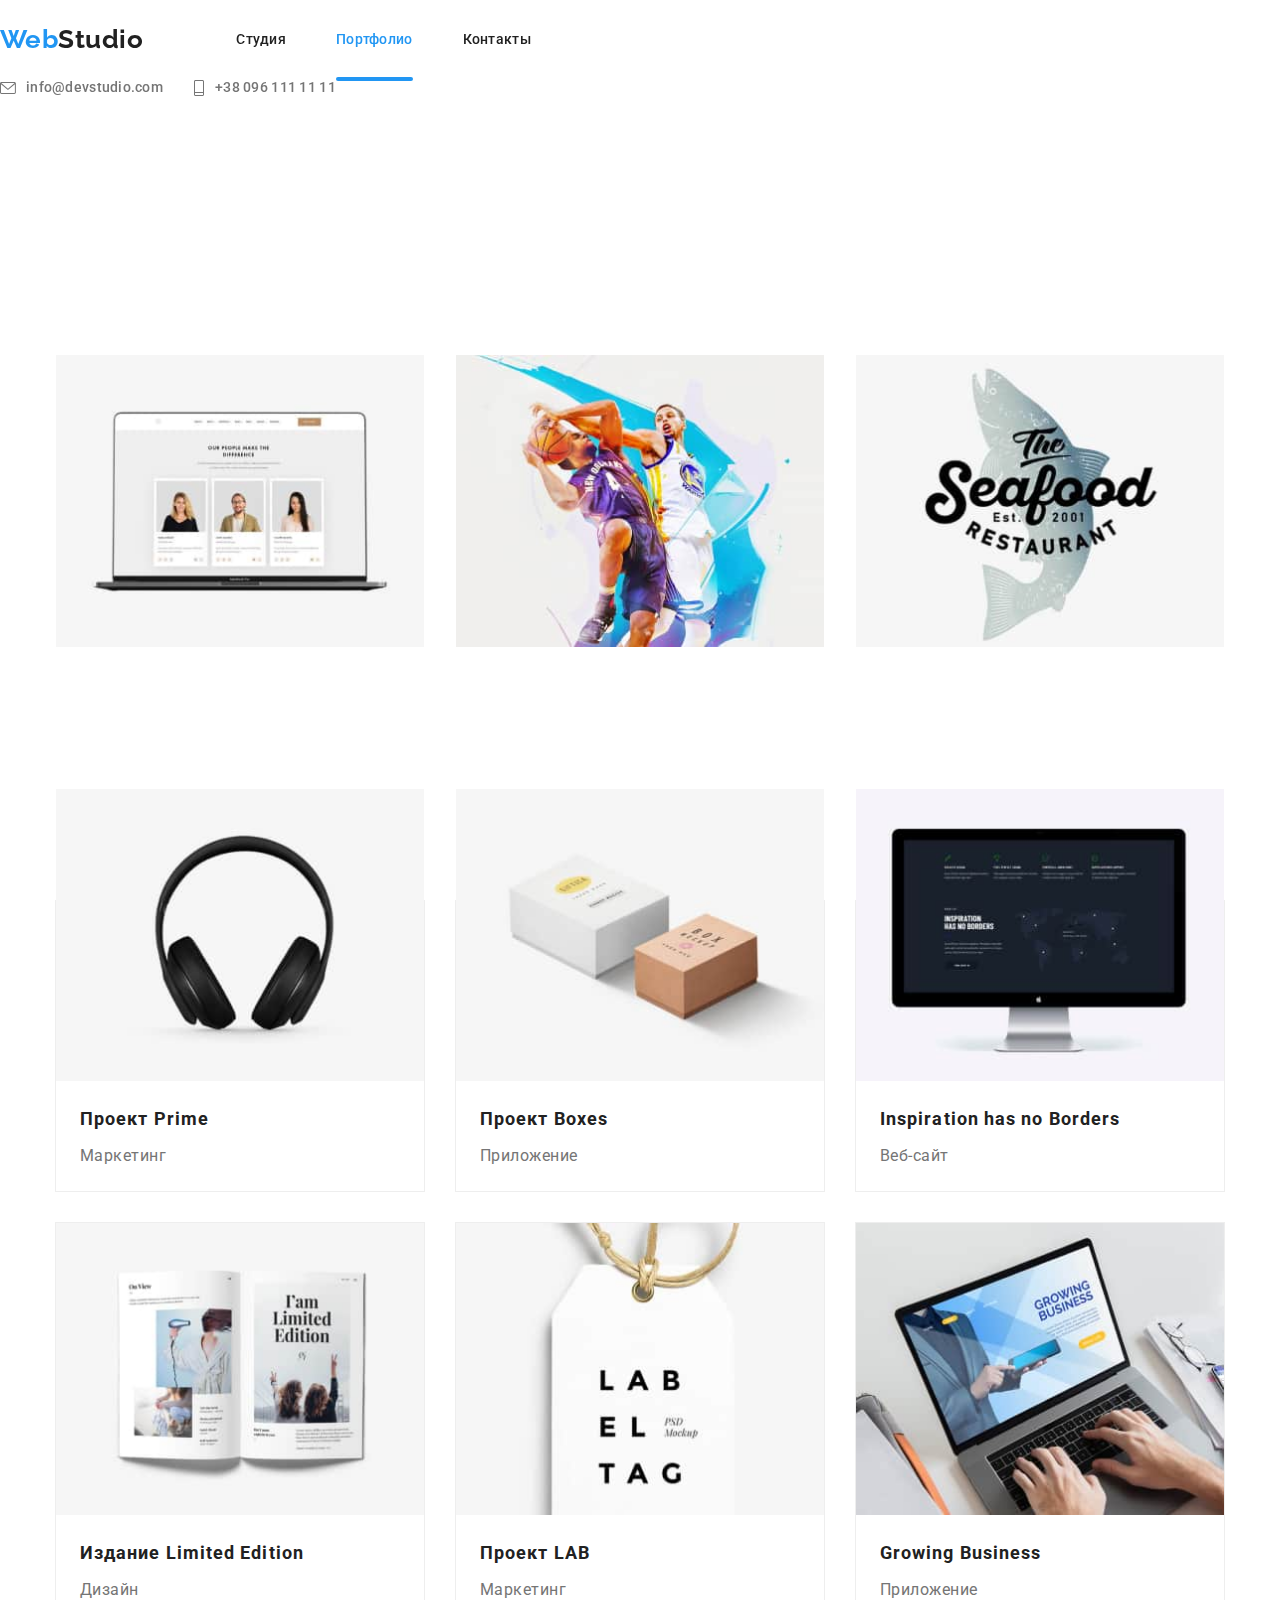
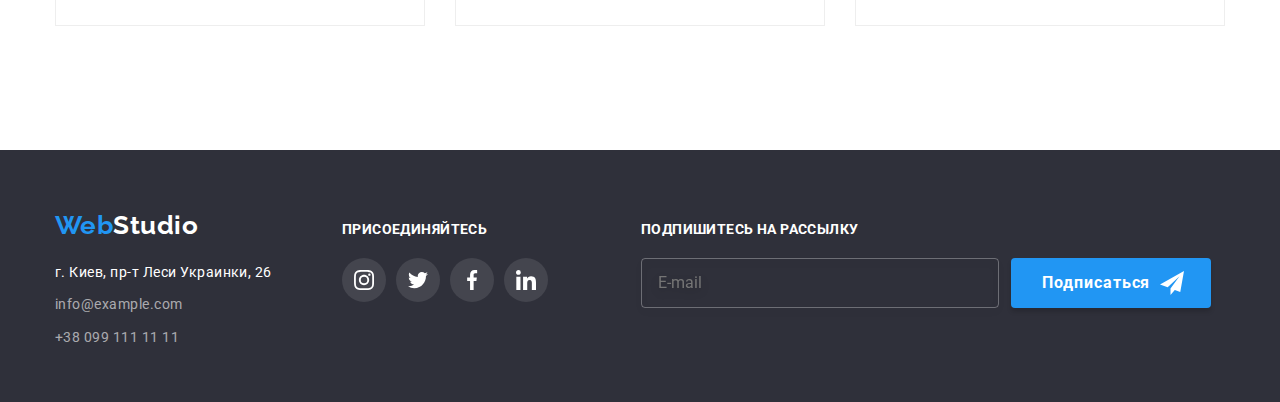
==== commit aef9abfb: "Add changes" ====
--- a/portfolio.html
+++ b/portfolio.html
@@ -23,7 +23,7 @@
             <a href="./index.html" class="nav__logo-link">
               <span class="nav__logo">Web</span>Studio
             </a>
-            <ul class="nav__list">
+            <ul class="nav__list" data-menu>
               <li class="nav__item">
                 <a href="./index.html" class="nav__link">Студия</a>
               </li>
@@ -56,6 +56,22 @@
             </li>
           </ul>
         </div>
+        <button
+          aria-expanded="false"
+          aria-controls="nav__list"
+          type="button"
+          class="nav__button"
+          data-menu-button
+        >
+          <svg
+            width="40"
+            height="40"
+            aria-label="Переключатель мобильного меню"
+          >
+            <use class="nav__icon-menu" href="images/icons.svg#menu"></use>
+            <use class="nav__icon-cross" href="images/icons.svg#cross"></use>
+          </svg>
+        </button>
       </div>
     </header>
 
@@ -369,5 +385,6 @@
         </form>
       </div>
     </footer>
+    <script src="./js/mobile-menu.js"></script>
   </body>
 </html>
--- a/css/main.min.css
+++ b/css/main.min.css
@@ -1,2 +1,2 @@
-/*! modern-normalize v1.1.0 | MIT License | https://github.com/sindresorhus/modern-normalize */*,::before,::after{-webkit-box-sizing:border-box;box-sizing:border-box}html{line-height:1.15;-webkit-text-size-adjust:100%;-moz-tab-size:4;-o-tab-size:4;tab-size:4}body{margin:0;font-family:system-ui,-apple-system,"Segoe UI",Roboto,Helvetica,Arial,sans-serif,"Apple Color Emoji","Segoe UI Emoji"}hr{height:0;color:inherit}abbr[title]{-webkit-text-decoration:underline dotted;text-decoration:underline dotted}b,strong{font-weight:bolder}code,kbd,samp,pre{font-family:ui-monospace, SFMono-Regular, Consolas, "Liberation Mono", Menlo, monospace;font-size:1em}small{font-size:80%}sub,sup{font-size:75%;line-height:0;position:relative;vertical-align:baseline}sub{bottom:-0.25em}sup{top:-0.5em}table{text-indent:0;border-color:inherit}button,input,optgroup,select,textarea{font-family:inherit;font-size:100%;line-height:1.15;margin:0}button,select{text-transform:none}button,[type="button"],[type="reset"],[type="submit"]{-webkit-appearance:button}::-moz-focus-inner{border-style:none;padding:0}:-moz-focusring{outline:1px dotted ButtonText}:-moz-ui-invalid{box-shadow:none}legend{padding:0}progress{vertical-align:baseline}::-webkit-inner-spin-button,::-webkit-outer-spin-button{height:auto}[type="search"]{-webkit-appearance:textfield;outline-offset:-2px}::-webkit-search-decoration{-webkit-appearance:none}::-webkit-file-upload-button{-webkit-appearance:button;font:inherit}summary{display:list-item}.nav__list,.head-address,.features,.occupation,.team,.clients,.projects,.footer-address,.media-box__list{list-style:none;padding:0;margin:0}.nav__logo,.address-box__logo{color:#2196f3;font-family:Raleway, sans-serif}.media-box__title,.footer-form__title{text-transform:uppercase;margin-bottom:20px;margin-top:0;padding:0;font-weight:700;font-size:14px;line-height:1.14;letter-spacing:0.03em;color:#fff}body{background-color:#fff;color:#757575;font-family:Roboto, sans-serif;font-style:normal;letter-spacing:0.03em}.container{padding-left:15px;padding-right:15px}@media screen and (min-width: 480px){.container{width:480px}}@media screen and (min-width: 768px){.container{width:768px}}@media screen and (min-width: 1200px){.container{width:1200px;margin:0 auto}}.button{height:50px;width:200px;background-color:#2196f3;color:#fff;cursor:pointer;font-family:inherit;font-weight:700;font-size:16px;line-height:1.9px;letter-spacing:0.06em;-webkit-box-shadow:0px 4px 4px rgba(0,0,0,0.15);box-shadow:0px 4px 4px rgba(0,0,0,0.15);border-color:transparent;border-radius:4px}.section-title{color:#212121;font-weight:700;font-size:28px;line-height:1.17;text-align:center;margin:0;padding-bottom:30px;padding-top:60px}@media screen and (min-width: 1200px){.section-title{padding-bottom:50px;padding-top:94px;font-size:36px;line-height:1.16}}.page-header{border:1px solid #ececec}.page-header--justify{height:80px}@media screen and (min-width: 768px){.page-header__container{display:-webkit-box;display:-ms-flexbox;display:flex;-webkit-box-align:center;-ms-flex-align:center;align-items:center}}.nav{display:-webkit-box;display:-ms-flexbox;display:flex}.nav__logo-link{color:#212121;font-family:Raleway, sans-serif;text-decoration:none;font-weight:700;font-size:24px;line-height:1.16;margin-right:88px;margin-bottom:25px;margin-top:24px}@media screen and (min-width: 1200px){.nav__logo-link{font-weight:700;font-size:26px;line-height:1.19;margin-right:93px;margin-bottom:25px;margin-top:24px}}.nav__list{display:-webkit-box;display:-ms-flexbox;display:flex}@media screen and (max-width: 767px){.nav__list{display:none}}.nav__item:not(:last-child){margin-right:50px}.nav__link{color:#212121;text-decoration:none;letter-spacing:0.02em;padding:32px 0;display:block;font-weight:500;font-size:14px;line-height:1.14;-webkit-transition:color 250ms cubic-bezier(0.4, 0, 0.2, 1);transition:color 250ms cubic-bezier(0.4, 0, 0.2, 1)}.nav__link:hover,.nav__link:focus{color:#2196f3}.nav__current{color:#2196f3;position:relative}.nav__current::after{content:"";display:inline-block;width:100%;height:4px;position:absolute;left:0;bottom:-1px;background-color:currentColor;border-radius:2px}.nav__button{display:-webkit-inline-box;display:-ms-inline-flexbox;display:inline-flex;margin:0;padding:0;border:none;background-color:transparent}.nav__button .nav__icon-cross{display:none}.nav__button.is-open .nav__icon-cross{display:block}.nav__button.is-open .nav__icon-menu{display:none}.head-address{padding-right:50px}@media screen and (max-width: 767px){.head-address{display:none}}@media screen and (min-width: 768px){.head-address{margin-left:84px}}@media screen and (min-width: 1200px){.head-address{display:-webkit-box;display:-ms-flexbox;display:flex;-webkit-box-align:center;-ms-flex-align:center;align-items:center;margin-left:auto}}.head-address__item:nth-child(1){margin-right:30px}.head-address__link{color:#757575;text-decoration:none;letter-spacing:0.02em;font-weight:500;font-size:14px;line-height:1.14;display:-webkit-box;display:-ms-flexbox;display:flex;-webkit-box-align:center;-ms-flex-align:center;align-items:center;-webkit-transition:color 250ms cubic-bezier(0.4, 0, 0.2, 1);transition:color 250ms cubic-bezier(0.4, 0, 0.2, 1)}.head-address__link:hover,.head-address__link:focus{color:#2196f3}.head-address__link:hover .head-address__icon,.head-address__link:focus .head-address__icon{fill:#2196f3}.head-address__icon{fill:#757575;margin-right:10px;-webkit-transition:fill 250ms cubic-bezier(0.4, 0, 0.2, 1);transition:fill 250ms cubic-bezier(0.4, 0, 0.2, 1)}.hero{text-align:center;padding:200px 0;background-image:-webkit-gradient(linear, left top, right top, from(rgba(47,48,58,0.4)), to(rgba(47,48,58,0.4))),url(../images/background.jpg);background-image:linear-gradient(to right, rgba(47,48,58,0.4), rgba(47,48,58,0.4)),url(../images/background.jpg);background-color:#2f303a;background-repeat:no-repeat;background-position:center;max-width:1600px}.hero__title{color:#fff;margin-top:0;margin-bottom:30px;font-weight:900;font-size:44px;line-height:1.37;letter-spacing:0.06em;text-transform:uppercase}.backdrop{position:fixed;top:0;left:0;width:100%;height:100%;z-index:1;background-color:rgba(0,0,0,0.2);-webkit-transition:250ms linear;transition:250ms linear}.backdrop.is-hidden{opacity:0;pointer-events:none;visibility:hidden}.backdrop.is-hidden .modal{-webkit-transform:translate(-50%, -50%) scale(0.9);transform:translate(-50%, -50%) scale(0.9)}.modal{position:absolute;top:50%;left:50%;width:450px;height:609px;-webkit-transform:translate(-50%, -50%) scale(1);transform:translate(-50%, -50%) scale(1);-webkit-transition:-webkit-transform 250ms linear;transition:-webkit-transform 250ms linear;transition:transform 250ms linear;transition:transform 250ms linear, -webkit-transform 250ms linear;-webkit-box-shadow:0px 1px 3px rgba(0,0,0,0.12),0px 1px 1px rgba(0,0,0,0.14),0px 2px 1px rgba(0,0,0,0.2);box-shadow:0px 1px 3px rgba(0,0,0,0.12),0px 1px 1px rgba(0,0,0,0.14),0px 2px 1px rgba(0,0,0,0.2);border-radius:4px;background-color:#fff;padding:40px}@media screen and (min-width: 768px){.modal{width:528px;height:581px}}.modal__button{position:absolute;top:8px;right:8px;width:30px;height:30px;padding:0;border-radius:50%;border:1px solid rgba(0,0,0,0.1);background-color:#fff;cursor:pointer}.modal__button:hover .modal__icon,.modal__button:focus .modal__icon{fill:#2196f3}.modal__icon{-webkit-transition:fill 250ms cubic-bezier(0.4, 0, 0.2, 1);transition:fill 250ms cubic-bezier(0.4, 0, 0.2, 1);margin:0 9px}.modal__text{font-weight:700;font-size:20px;line-height:1.15;margin:0 0 12px 0;color:#212121}.form__label{font-weight:400;font-size:12px;line-height:1.16;letter-spacing:0.01em;display:-webkit-box;display:-ms-flexbox;display:flex;color:#757575}.form__box{position:relative}.form__input{width:100%;height:40px;border:1px solid rgba(33,33,33,0.2);border-radius:4px;padding:11px 42px;margin-bottom:10px;margin-top:4px;font-weight:normal;font-size:12px;line-height:1.16;letter-spacing:0.01em}.form__input:focus{border:1px solid #2196f3;outline:0}.form__input:focus ~ .form__icon{fill:#2196f3}.form__icon{position:absolute;top:0;left:14px}.form__comment{width:100%;height:120px;border:1px solid rgba(33,33,33,0.2);border-radius:4px;resize:none;padding:12px 16px;margin-top:4px;font-weight:normal;font-size:12px;line-height:1.16;letter-spacing:0.01em}.form__comment::-webkit-input-placeholder{color:rgba(117,117,117,0.5)}.form__comment:-ms-input-placeholder{color:rgba(117,117,117,0.5)}.form__comment::-ms-input-placeholder{color:rgba(117,117,117,0.5)}.form__comment::placeholder{color:rgba(117,117,117,0.5)}.form__comment:focus{border:1px solid #2196f3;outline:0}.form__comment:not(:placeholder-shown){color:#212121}.checkbox{font-weight:normal;font-size:12px;line-height:1.16;color:#757575;-webkit-box-align:center;-ms-flex-align:center;align-items:center;-webkit-box-pack:justify;-ms-flex-pack:justify;justify-content:space-between;display:-webkit-box;display:-ms-flexbox;display:flex}@media screen and (min-width: 1200px){.checkbox{font-size:14px;line-height:1.71}}.form__checkbox{margin-bottom:30px;margin-top:20px}.checkbox__visually-hidden{position:absolute;white-space:nowrap;width:1px;height:1px;overflow:hidden;border:0;padding:0;clip:rect(0 0 0 0);-webkit-clip-path:inset(50%);clip-path:inset(50%);margin:-1px}.checkbox__visually-hidden:checked+.checkbox__icon{background-color:#2196f3;border:transparent}.checkbox__icon{width:16px;height:15px;border-radius:2px;border:2px solid #212121;margin-bottom:3px;cursor:pointer}@media screen and (min-width: 1200px){.checkbox__icon{margin-right:7px}}.checkbox__link{color:#2196f3}.section-title--visually-hidden{position:absolute;white-space:nowrap;width:1px;height:1px;overflow:hidden;border:0;padding:0;clip:rect(0 0 0 0);-webkit-clip-path:inset(50%);clip-path:inset(50%);margin:-1px}.features{padding-top:60px;padding-bottom:60px}@media screen and (min-width: 768px){.features{display:-webkit-box;display:-ms-flexbox;display:flex;-ms-flex-wrap:wrap;flex-wrap:wrap}}@media screen and (min-width: 1200px){.features{padding-top:94px;padding-bottom:0;display:-webkit-box;display:-ms-flexbox;display:flex;-ms-flex-wrap:nowrap;flex-wrap:nowrap}}.features__item{margin-bottom:30px}@media screen and (min-width: 768px){.features__item{width:calc((100% - 2 * 30px) / 2);margin-right:15px;margin-left:15px}}@media screen and (min-width: 1200px){.features__item{margin:0}}@media screen and (min-width: 1200px){.features__item:not(:last-child){margin-right:30px}}.features__icon{background-color:#f5f4fa;display:block;margin-bottom:30px;padding:25px 100px}@media screen and (max-width: 768px){.features__icon{width:450px}}@media screen and (min-width: 768px) and (max-width: 1200px){.features__icon{width:354px}}.features__title{color:#212121;font-weight:700;font-size:14px;line-height:1.14;text-transform:uppercase}@media screen and (max-width: 767px){.features__title{text-align:center}}.features__text{font-size:14px;line-height:1.71;margin-bottom:0}@media screen and (max-width: 1199px){.section-occupation{display:none}}.occupation{display:-webkit-box;display:-ms-flexbox;display:flex;padding-bottom:94px}.occupation__item{position:relative;display:-webkit-box;display:-ms-flexbox;display:flex}.occupation__item:not(:last-child){margin-right:30px}.occupation__caption{position:absolute;bottom:0;left:0;width:370px;height:70px;display:-webkit-box;display:-ms-flexbox;display:flex;-webkit-box-align:center;-ms-flex-align:center;align-items:center;-webkit-box-pack:center;-ms-flex-pack:center;justify-content:center;font-weight:700;font-size:14px;line-height:1.14;text-transform:uppercase;color:#fff;background-color:rgba(47,48,58,0.8)}.occupation__text{margin:0;padding:0}.section{background-color:#f5f4fa}@media screen and (min-width: 768px){.team{padding-bottom:94px}}.team__item{-webkit-box-shadow:0px 1px 3px rgba(0,0,0,0.12),0px 1px 1px rgba(0,0,0,0.14),0px 2px 1px rgba(0,0,0,0.2);box-shadow:0px 1px 3px rgba(0,0,0,0.12),0px 1px 1px rgba(0,0,0,0.14),0px 2px 1px rgba(0,0,0,0.2);border-radius:0px 0px 4px 4px;margin-right:30px;text-align:center;background-color:#fff}.team__pic{display:block}.team__title{color:#212121;font-weight:500;font-size:16px;line-height:1.18;padding:30px 0 10px;margin:0}.team__text{padding-bottom:16px;margin:0}.media-links{padding:0;display:-webkit-box;display:-ms-flexbox;display:flex;-webkit-box-pack:center;-ms-flex-pack:center;justify-content:center;padding-bottom:30px}.media-links__item{width:44px;height:44px;border:none;border-radius:50%;-webkit-box-align:center;-ms-flex-align:center;align-items:center;display:-webkit-box;display:-ms-flexbox;display:flex;margin-right:10px;-webkit-box-pack:center;-ms-flex-pack:center;justify-content:center;background-color:#fff;-webkit-transition:background-color 250ms cubic-bezier(0.4, 0, 0.2, 1);transition:background-color 250ms cubic-bezier(0.4, 0, 0.2, 1)}.media-links__item:hover,.media-links__item:focus{background-color:#2196f3}.media-links__item:nth-child(4){margin-right:0}.media-links__item:hover .media-links__icon,.media-links__item:focus .media-links__icon{fill:#fff}.media-links__link{width:100%;height:100%;display:-webkit-box;display:-ms-flexbox;display:flex;-webkit-box-pack:center;-ms-flex-pack:center;justify-content:center;-webkit-box-align:center;-ms-flex-align:center;align-items:center}.media-links__icon{fill:#afb1b8;-webkit-transition:fill 250ms cubic-bezier(0.4, 0, 0.2, 1);transition:fill 250ms cubic-bezier(0.4, 0, 0.2, 1)}.clients{display:-webkit-box;display:-ms-flexbox;display:flex;-webkit-box-pack:center;-ms-flex-pack:center;justify-content:center;-ms-flex-wrap:wrap;flex-wrap:wrap;padding-bottom:60px}@media screen and (min-width: 1200px){.clients{-ms-flex-wrap:nowrap;flex-wrap:nowrap;padding-bottom:94px;margin-bottom:0}}.clients__item{border:1px solid #afb1b8;border-radius:4px;margin-right:30px;background-color:#fff;width:calc((100% - 4 * 15px) / 2);height:92px;margin-bottom:30px;-webkit-transition:border 250ms cubic-bezier(0.4, 0, 0.2, 1);transition:border 250ms cubic-bezier(0.4, 0, 0.2, 1)}@media screen and (min-width: 768px){.clients__item{width:calc((100% - 6 * 15px) / 3)}}.clients__item:hover,.clients__item:focus{border:1px solid #2196f3}@media screen and (max-width: 480px){.clients__item:nth-child(even){margin-right:0}}@media screen and (min-width: 768px) and (max-width: 1199px){.clients__item:nth-child(3n+3){margin-right:0}}@media screen and (min-width: 768px) and (max-width: 1199px){.clients__item:nth-last-child(-n+3){margin-bottom:0}}.clients__item:hover .clients__icon,.clients__item:focus .clients__icon{fill:#2196f3}.clients__link{width:100%;height:100%;display:-webkit-box;display:-ms-flexbox;display:flex;-webkit-box-pack:center;-ms-flex-pack:center;justify-content:center;-webkit-box-align:center;-ms-flex-align:center;align-items:center}.clients__icon{fill:#afb1b8;-webkit-transition:fill 250ms cubic-bezier(0.4, 0, 0.2, 1);transition:fill 250ms cubic-bezier(0.4, 0, 0.2, 1)}.filter{display:-webkit-box;display:-ms-flexbox;display:flex;-webkit-box-pack:center;-ms-flex-pack:center;justify-content:center}@media screen and (max-width: 767px){.filter{-webkit-box-pack:start;-ms-flex-pack:start;justify-content:flex-start;-ms-flex-wrap:wrap;flex-wrap:wrap;margin-top:60px;margin-bottom:40px}}@media screen and (min-width: 768px){.filter{padding-top:60px;padding-bottom:30px}}@media screen and (min-width: 1200px){.filter{margin:94px 0 50px}}.filter__button{background-color:#f5f4fa;color:#212121;cursor:pointer;font-family:inherit;border-radius:4px;padding:6px 22px;border:none;margin-right:8px;font-weight:500;font-size:16px;line-height:1.6;-webkit-transition:background-color 250ms cubic-bezier(0.4, 0, 0.2, 1),color 250ms cubic-bezier(0.4, 0, 0.2, 1),-webkit-box-shadow 250ms cubic-bezier(0.4, 0, 0.2, 1);transition:background-color 250ms cubic-bezier(0.4, 0, 0.2, 1),color 250ms cubic-bezier(0.4, 0, 0.2, 1),-webkit-box-shadow 250ms cubic-bezier(0.4, 0, 0.2, 1);transition:box-shadow 250ms cubic-bezier(0.4, 0, 0.2, 1),background-color 250ms cubic-bezier(0.4, 0, 0.2, 1),color 250ms cubic-bezier(0.4, 0, 0.2, 1);transition:box-shadow 250ms cubic-bezier(0.4, 0, 0.2, 1),background-color 250ms cubic-bezier(0.4, 0, 0.2, 1),color 250ms cubic-bezier(0.4, 0, 0.2, 1),-webkit-box-shadow 250ms cubic-bezier(0.4, 0, 0.2, 1)}.filter__button:last-child{margin-right:0}@media screen and (max-width: 767px){.filter__button:nth-child(-n+3){margin-bottom:15px}}.filter__button:hover,.filter__button:focus{background-color:#2196f3;color:#fff;-webkit-box-shadow:0px 3px 1px rgba(0,0,0,0.1),0px 1px 2px rgba(0,0,0,0.08),0px 2px 2px rgba(0,0,0,0.12);box-shadow:0px 3px 1px rgba(0,0,0,0.1),0px 1px 2px rgba(0,0,0,0.08),0px 2px 2px rgba(0,0,0,0.12)}.filter--accent{background-color:#2196f3;color:#fff;-webkit-box-shadow:0px 3px 1px rgba(0,0,0,0.1),0px 1px 2px rgba(0,0,0,0.08),0px 2px 2px rgba(0,0,0,0.12);box-shadow:0px 3px 1px rgba(0,0,0,0.1),0px 1px 2px rgba(0,0,0,0.08),0px 2px 2px rgba(0,0,0,0.12)}.projects{display:-webkit-box;display:-ms-flexbox;display:flex;-ms-flex-wrap:wrap;flex-wrap:wrap;margin-bottom:94px;width:inherit}.projects__item{margin-right:30px;margin-bottom:30px;border:1px solid #eeeeee;width:450px;height:404px;-webkit-transition:-webkit-box-shadow 250ms cubic-bezier(0.4, 0, 0.2, 1);transition:-webkit-box-shadow 250ms cubic-bezier(0.4, 0, 0.2, 1);transition:box-shadow 250ms cubic-bezier(0.4, 0, 0.2, 1);transition:box-shadow 250ms cubic-bezier(0.4, 0, 0.2, 1), -webkit-box-shadow 250ms cubic-bezier(0.4, 0, 0.2, 1)}@media screen and (min-width: 768px){.projects__item{width:354px;height:440px}}@media screen and (min-width: 1200px){.projects__item{width:370px;height:404px}}.projects__item:hover,.projects__item:focus{-webkit-box-shadow:0px 1px 1px rgba(0,0,0,0.12),0px 4px 4px rgba(0,0,0,0.06),1px 4px 6px rgba(0,0,0,0.16);box-shadow:0px 1px 1px rgba(0,0,0,0.12),0px 4px 4px rgba(0,0,0,0.06),1px 4px 6px rgba(0,0,0,0.16)}.projects__item:hover .projects__box::before,.projects__item:focus .projects__box::before{background-color:rgba(33,150,243,0.9);-webkit-transform:translateY(0);transform:translateY(0)}.projects__item:hover .projects__text,.projects__item:focus .projects__text{-webkit-transform:translateY(0);transform:translateY(0)}.projects__link{cursor:pointer}.projects__box{position:relative;overflow:hidden;background-color:rgba(33,150,243,0.9)}.projects__box::before{position:absolute;top:0;left:0;width:100%;height:100%;content:"";background-color:rgba(33,150,243,0.9);-webkit-transform:translateY(100%);transform:translateY(100%);-webkit-transition:-webkit-transform 250ms cubic-bezier(0.4, 0, 0.2, 1);transition:-webkit-transform 250ms cubic-bezier(0.4, 0, 0.2, 1);transition:transform 250ms cubic-bezier(0.4, 0, 0.2, 1);transition:transform 250ms cubic-bezier(0.4, 0, 0.2, 1), -webkit-transform 250ms cubic-bezier(0.4, 0, 0.2, 1)}.projects__pic{display:block;width:100%}.projects__text{margin:0;padding:63px 24px;position:absolute;top:0;left:0;-webkit-transform:translateY(100%);transform:translateY(100%);-webkit-transition:-webkit-transform 250ms cubic-bezier(0.4, 0, 0.2, 1);transition:-webkit-transform 250ms cubic-bezier(0.4, 0, 0.2, 1);transition:transform 250ms cubic-bezier(0.4, 0, 0.2, 1);transition:transform 250ms cubic-bezier(0.4, 0, 0.2, 1), -webkit-transform 250ms cubic-bezier(0.4, 0, 0.2, 1);font-weight:400;font-size:18px;line-height:1.55;color:#fff}.projects__title{color:#212121;font-weight:700;font-size:18px;line-height:2;letter-spacing:0.06em;padding:20px 24px 4px;margin:0}.projects__description{font-size:16px;line-height:1.87;padding:0 24px 20px;margin:0}.page-footer{background-color:#2f303a;padding:60px 0}@media screen and (min-width: 1200px){.page-footer{height:252px}}@media screen and (min-width: 1200px){.page-footer--align{display:-webkit-box;display:-ms-flexbox;display:flex;-webkit-box-align:baseline;-ms-flex-align:baseline;align-items:baseline}}@media screen and (min-width: 768px){.page-footer__container{display:-webkit-box;display:-ms-flexbox;display:flex;-ms-flex-pack:distribute;justify-content:space-around;margin-bottom:60px}}@media screen and (min-width: 1200px){.page-footer__container{-webkit-box-pack:center;-ms-flex-pack:center;justify-content:center;-webkit-box-align:baseline;-ms-flex-align:baseline;align-items:baseline;margin-bottom:0}}@media screen and (max-width: 768px){.address-box{margin-bottom:60px;text-align:center}}@media screen and (min-width: 1200px){.address-box{margin-right:70px}}.address-box__link{color:#fff;font-family:Raleway, sans-serif;text-decoration:none;font-weight:700;font-size:24px;line-height:1.16;margin-bottom:20px;display:block}@media screen and (min-width: 768px) and (max-width: 1199px){.address-box__link{display:-webkit-box;display:-ms-flexbox;display:flex;-webkit-box-pack:center;-ms-flex-pack:center;justify-content:center;font-size:26px;line-height:1.19}}@media screen and (min-width: 1200px){.address-box__link{font-size:26px;line-height:1.19}}.footer-address__item{margin-bottom:8px}.footer-address__item:last-child{margin-bottom:0}@media screen and (min-width: 1200px){.footer-address__item{margin-bottom:9px}}.footer-address__link{text-decoration:none;-webkit-transition:color 250ms cubic-bezier(0.4, 0, 0.2, 1);transition:color 250ms cubic-bezier(0.4, 0, 0.2, 1)}.footer-address__link:hover,.footer-address__link:focus{color:#2196f3}.footer-address__link--address{color:#fff;font-weight:400;font-size:14px;font-style:normal;line-height:1.71}.footer-address__link--email,.footer-address__link--tel{color:rgba(255,255,255,0.6);font-style:normal;font-weight:400;font-size:14px;line-height:1.71}@media screen and (max-width: 768px){.media-box{margin-bottom:60px}}@media screen and (min-width: 1200px){.media-box{display:-webkit-box;display:-ms-flexbox;display:flex;width:206px;height:80px;-webkit-box-orient:vertical;-webkit-box-direction:normal;-ms-flex-direction:column;flex-direction:column;margin-right:93px}}@media screen and (max-width: 768px){.media-box__title{text-align:center}}.media-box__list{display:-webkit-box;display:-ms-flexbox;display:flex;-webkit-box-pack:center;-ms-flex-pack:center;justify-content:center}.media-box__item{width:44px;height:44px;border:none;border-radius:50%;-webkit-box-align:center;-ms-flex-align:center;align-items:center;display:-webkit-box;display:-ms-flexbox;display:flex;margin-right:10px;-webkit-box-pack:center;-ms-flex-pack:center;justify-content:center;background-color:rgba(255,255,255,0.1);-webkit-transition:background-color 250ms cubic-bezier(0.4, 0, 0.2, 1);transition:background-color 250ms cubic-bezier(0.4, 0, 0.2, 1)}.media-box__item:hover,.media-box__item:focus{background-color:#2196f3}.media-box__item:nth-child(4){margin-right:0}.media-box__link{width:100%;height:100%;display:-webkit-box;display:-ms-flexbox;display:flex;-webkit-box-pack:center;-ms-flex-pack:center;justify-content:center;-webkit-box-align:center;-ms-flex-align:center;align-items:center}.media-box__icon{fill:#fff}.footer-form{display:-webkit-box;display:-ms-flexbox;display:flex;-webkit-box-pack:center;-ms-flex-pack:center;justify-content:center;-webkit-box-align:center;-ms-flex-align:center;align-items:center;-webkit-box-orient:vertical;-webkit-box-direction:normal;-ms-flex-direction:column;flex-direction:column}@media screen and (min-width: 1200px){.footer-form{-webkit-box-align:end;-ms-flex-align:end;align-items:flex-end;-webkit-box-orient:horizontal;-webkit-box-direction:normal;-ms-flex-direction:row;flex-direction:row}}@media screen and (max-width: 1199px){.footer-form__container{margin-bottom:20px}}@media screen and (max-width: 1199px){.footer-form__title{text-align:center}}.footer-form__input{width:450px;height:50px;border:1px solid rgba(255,255,255,0.3);-webkit-filter:drop-shadow(0px 4px 4px rgba(0,0,0,0.15));filter:drop-shadow(0px 4px 4px rgba(0,0,0,0.15));border-radius:4px;padding-left:16px;margin-right:12px;background-color:inherit;color:#fff}@media screen and (min-width: 1200px){.footer-form__input{width:358px}}.footer-form--subscribe{display:-webkit-box;display:-ms-flexbox;display:flex;-webkit-box-align:center;-ms-flex-align:center;align-items:center;padding-left:29px}.footer-form__icon{margin-left:10px}
+/*! modern-normalize v1.1.0 | MIT License | https://github.com/sindresorhus/modern-normalize */*,::before,::after{-webkit-box-sizing:border-box;box-sizing:border-box}html{line-height:1.15;-webkit-text-size-adjust:100%;-moz-tab-size:4;-o-tab-size:4;tab-size:4}body{margin:0;font-family:system-ui,-apple-system,"Segoe UI",Roboto,Helvetica,Arial,sans-serif,"Apple Color Emoji","Segoe UI Emoji"}hr{height:0;color:inherit}abbr[title]{-webkit-text-decoration:underline dotted;text-decoration:underline dotted}b,strong{font-weight:bolder}code,kbd,samp,pre{font-family:ui-monospace, SFMono-Regular, Consolas, "Liberation Mono", Menlo, monospace;font-size:1em}small{font-size:80%}sub,sup{font-size:75%;line-height:0;position:relative;vertical-align:baseline}sub{bottom:-0.25em}sup{top:-0.5em}table{text-indent:0;border-color:inherit}button,input,optgroup,select,textarea{font-family:inherit;font-size:100%;line-height:1.15;margin:0}button,select{text-transform:none}button,[type="button"],[type="reset"],[type="submit"]{-webkit-appearance:button}::-moz-focus-inner{border-style:none;padding:0}:-moz-focusring{outline:1px dotted ButtonText}:-moz-ui-invalid{box-shadow:none}legend{padding:0}progress{vertical-align:baseline}::-webkit-inner-spin-button,::-webkit-outer-spin-button{height:auto}[type="search"]{-webkit-appearance:textfield;outline-offset:-2px}::-webkit-search-decoration{-webkit-appearance:none}::-webkit-file-upload-button{-webkit-appearance:button;font:inherit}summary{display:list-item}.nav__list,.head-address,.features,.occupation,.team,.clients,.projects,.footer-address,.media-box__list{list-style:none;padding:0;margin:0}.nav__logo,.address-box__logo{color:#2196f3;font-family:Raleway, sans-serif}.media-box__title,.footer-form__title{text-transform:uppercase;margin-bottom:20px;margin-top:0;padding:0;font-weight:700;font-size:14px;line-height:1.14;letter-spacing:0.03em;color:#fff}body{background-color:#fff;color:#757575;font-family:Roboto, sans-serif;font-style:normal;letter-spacing:0.03em}.container{padding-left:15px;padding-right:15px}@media screen and (min-width: 480px){.container{width:480px}}@media screen and (min-width: 768px){.container{width:768px}}@media screen and (min-width: 1200px){.container{width:1200px;margin:0 auto}}.button{height:50px;width:200px;background-color:#2196f3;color:#fff;cursor:pointer;font-family:inherit;font-weight:700;font-size:16px;line-height:1.9px;letter-spacing:0.06em;-webkit-box-shadow:0px 4px 4px rgba(0,0,0,0.15);box-shadow:0px 4px 4px rgba(0,0,0,0.15);border-color:transparent;border-radius:4px}.section-title{color:#212121;font-weight:700;font-size:28px;line-height:1.17;text-align:center;margin:0;padding-bottom:30px;padding-top:60px}@media screen and (min-width: 1200px){.section-title{padding-bottom:50px;padding-top:94px;font-size:36px;line-height:1.16}}.page-header{border:1px solid #ececec;position:relative}.page-header--justify{height:80px}@media screen and (min-width: 480px) and (max-width: 767px){.page-header--justify{display:-webkit-box;display:-ms-flexbox;display:flex;-webkit-box-pack:justify;-ms-flex-pack:justify;justify-content:space-between;-webkit-box-align:center;-ms-flex-align:center;align-items:center}}@media screen and (min-width: 768px){.page-header__container{display:-webkit-box;display:-ms-flexbox;display:flex;-webkit-box-align:center;-ms-flex-align:center;align-items:center;display:block;position:fixed;top:0;left:0;width:100%;height:100%;background-color:#fff}}.nav{display:-webkit-box;display:-ms-flexbox;display:flex}.nav__logo-link{color:#212121;font-family:Raleway, sans-serif;text-decoration:none;font-weight:700;font-size:24px;line-height:1.16;margin-right:88px;margin-bottom:25px;margin-top:24px}@media screen and (min-width: 1200px){.nav__logo-link{font-weight:700;font-size:26px;line-height:1.19;margin-right:93px;margin-bottom:25px;margin-top:24px}}.nav__list{display:-webkit-box;display:-ms-flexbox;display:flex}@media screen and (max-width: 767px){.nav__list{display:none;position:absolute;left:0;top:100%;height:796px;width:100%}.nav__list.is-open{display:block;position:fixed;top:0;left:0;width:100%;height:100%;background-color:#fff;z-index:999}}@media screen and (min-width: 768px){.nav__item:not(:last-child){margin-right:50px}}.nav__link{color:#212121;text-decoration:none;letter-spacing:0.02em;padding:32px 0;display:block;-webkit-transition:color 250ms cubic-bezier(0.4, 0, 0.2, 1);transition:color 250ms cubic-bezier(0.4, 0, 0.2, 1);font-weight:500;font-size:40px;line-height:1.17;letter-spacing:0.02em}@media screen and (min-width: 768px){.nav__link{font-size:14px;line-height:1.14;text-align:center}}.nav__link:hover,.nav__link:focus{color:#2196f3}.nav__current{color:#2196f3;position:relative}@media screen and (min-width: 768px){.nav__current::after{content:"";display:inline-block;width:100%;height:4px;position:absolute;left:0;bottom:-1px;background-color:currentColor;border-radius:2px}}.nav__button{display:none}@media screen and (max-width: 767px){.nav__button{display:-webkit-inline-box;display:-ms-inline-flexbox;display:inline-flex;margin:0;padding:0;border:none;background-color:transparent}}.nav__button .nav__icon-cross{display:none}.nav__button .nav__icon-menu{display:block}.nav__button.is-open .nav__icon-cross{display:block}.nav__button.is-open .nav__icon-menu{display:none}.head-address{padding-right:50px}@media screen and (max-width: 767px){.head-address{display:none}}@media screen and (min-width: 768px){.head-address{margin-left:84px}}@media screen and (min-width: 1200px){.head-address{display:-webkit-box;display:-ms-flexbox;display:flex;-webkit-box-align:center;-ms-flex-align:center;align-items:center;margin-left:auto}}.head-address__item:nth-child(1){margin-right:30px}.head-address__link{color:#757575;text-decoration:none;letter-spacing:0.02em;font-weight:500;font-size:14px;line-height:1.14;display:-webkit-box;display:-ms-flexbox;display:flex;-webkit-box-align:center;-ms-flex-align:center;align-items:center;-webkit-transition:color 250ms cubic-bezier(0.4, 0, 0.2, 1);transition:color 250ms cubic-bezier(0.4, 0, 0.2, 1)}.head-address__link:hover,.head-address__link:focus{color:#2196f3}.head-address__link:hover .head-address__icon,.head-address__link:focus .head-address__icon{fill:#2196f3}.head-address__icon{fill:#757575;margin-right:10px;-webkit-transition:fill 250ms cubic-bezier(0.4, 0, 0.2, 1);transition:fill 250ms cubic-bezier(0.4, 0, 0.2, 1)}.hero{text-align:center;padding:200px 0;background-image:-webkit-gradient(linear, left top, right top, from(rgba(47,48,58,0.4)), to(rgba(47,48,58,0.4))),url(../images/background.jpg);background-image:linear-gradient(to right, rgba(47,48,58,0.4), rgba(47,48,58,0.4)),url(../images/background.jpg);background-color:#2f303a;background-repeat:no-repeat;background-position:center;max-width:1600px}@media screen and (min-width: 480px){.hero{width:480px}}@media screen and (min-width: 768px){.hero{width:768px}}@media screen and (min-width: 1200px){.hero{width:1600px}}.hero__title{color:#fff;margin-top:0;margin-bottom:30px;font-weight:900;font-size:44px;line-height:1.37;letter-spacing:0.06em;text-transform:uppercase}.backdrop{position:fixed;top:0;left:0;width:100%;height:100%;z-index:999;background-color:rgba(0,0,0,0.2);-webkit-transition:250ms linear;transition:250ms linear;overflow-y:scroll}.backdrop.is-hidden{opacity:0;pointer-events:none;visibility:hidden}.backdrop.is-hidden .modal{-webkit-transform:translate(-50%, -50%) scale(0.9);transform:translate(-50%, -50%) scale(0.9)}.modal{position:absolute;top:50%;left:50%;width:450px;height:609px;-webkit-transform:translate(-50%, -50%) scale(1);transform:translate(-50%, -50%) scale(1);-webkit-transition:-webkit-transform 250ms linear;transition:-webkit-transform 250ms linear;transition:transform 250ms linear;transition:transform 250ms linear, -webkit-transform 250ms linear;-webkit-box-shadow:0px 1px 3px rgba(0,0,0,0.12),0px 1px 1px rgba(0,0,0,0.14),0px 2px 1px rgba(0,0,0,0.2);box-shadow:0px 1px 3px rgba(0,0,0,0.12),0px 1px 1px rgba(0,0,0,0.14),0px 2px 1px rgba(0,0,0,0.2);border-radius:4px;background-color:#fff;padding:40px}@media screen and (min-width: 768px){.modal{width:528px;height:581px}}.modal__button{position:absolute;top:8px;right:8px;width:30px;height:30px;padding:0;border-radius:50%;border:1px solid rgba(0,0,0,0.1);background-color:#fff;cursor:pointer}.modal__button:hover .modal__icon,.modal__button:focus .modal__icon{fill:#2196f3}.modal__icon{-webkit-transition:fill 250ms cubic-bezier(0.4, 0, 0.2, 1);transition:fill 250ms cubic-bezier(0.4, 0, 0.2, 1);margin:0 9px}.modal__text{font-weight:700;font-size:20px;line-height:1.15;margin:0 0 12px 0;color:#212121}.form__label{font-weight:400;font-size:12px;line-height:1.16;letter-spacing:0.01em;display:-webkit-box;display:-ms-flexbox;display:flex;color:#757575}.form__box{position:relative}.form__input{width:100%;height:40px;border:1px solid rgba(33,33,33,0.2);border-radius:4px;padding:11px 42px;margin-bottom:10px;margin-top:4px;font-weight:normal;font-size:12px;line-height:1.16;letter-spacing:0.01em}.form__input:focus{border:1px solid #2196f3;outline:0}.form__input:focus ~ .form__icon{fill:#2196f3}.form__icon{position:absolute;top:0;left:14px}.form__comment{width:100%;height:120px;border:1px solid rgba(33,33,33,0.2);border-radius:4px;resize:none;padding:12px 16px;margin-top:4px;font-weight:normal;font-size:12px;line-height:1.16;letter-spacing:0.01em}.form__comment::-webkit-input-placeholder{color:rgba(117,117,117,0.5)}.form__comment:-ms-input-placeholder{color:rgba(117,117,117,0.5)}.form__comment::-ms-input-placeholder{color:rgba(117,117,117,0.5)}.form__comment::placeholder{color:rgba(117,117,117,0.5)}.form__comment:focus{border:1px solid #2196f3;outline:0}.form__comment:not(:placeholder-shown){color:#212121}.checkbox{font-weight:normal;font-size:12px;line-height:1.16;color:#757575;-webkit-box-align:center;-ms-flex-align:center;align-items:center;-webkit-box-pack:justify;-ms-flex-pack:justify;justify-content:space-between;display:-webkit-box;display:-ms-flexbox;display:flex}@media screen and (min-width: 1200px){.checkbox{font-size:14px;line-height:1.71}}.form__checkbox{margin-bottom:30px;margin-top:20px}.checkbox__visually-hidden{position:absolute;white-space:nowrap;width:1px;height:1px;overflow:hidden;border:0;padding:0;clip:rect(0 0 0 0);-webkit-clip-path:inset(50%);clip-path:inset(50%);margin:-1px}.checkbox__visually-hidden:checked+.checkbox__icon{background-color:#2196f3;border:transparent}.checkbox__icon{width:16px;height:15px;border-radius:2px;border:2px solid #212121;margin-bottom:3px;cursor:pointer}@media screen and (min-width: 1200px){.checkbox__icon{margin-right:7px}}.checkbox__link{color:#2196f3}.section-title--visually-hidden{position:absolute;white-space:nowrap;width:1px;height:1px;overflow:hidden;border:0;padding:0;clip:rect(0 0 0 0);-webkit-clip-path:inset(50%);clip-path:inset(50%);margin:-1px}.features{padding-top:60px;padding-bottom:60px}@media screen and (min-width: 768px){.features{display:-webkit-box;display:-ms-flexbox;display:flex;-ms-flex-wrap:wrap;flex-wrap:wrap}}@media screen and (min-width: 1200px){.features{padding-top:94px;padding-bottom:0;display:-webkit-box;display:-ms-flexbox;display:flex;-ms-flex-wrap:nowrap;flex-wrap:nowrap}}.features__item{margin-bottom:30px}@media screen and (min-width: 768px){.features__item{width:calc((100% - 2 * 30px) / 2);margin-right:15px;margin-left:15px}}@media screen and (min-width: 1200px){.features__item{margin:0}}@media screen and (min-width: 1200px){.features__item:not(:last-child){margin-right:30px}}.features__icon{background-color:#f5f4fa;display:block;margin-bottom:30px;padding:25px 100px}@media screen and (max-width: 767px){.features__icon{width:450px}}@media screen and (min-width: 768px) and (max-width: 1199px){.features__icon{width:354px}}.features__title{color:#212121;font-weight:700;font-size:14px;line-height:1.14;text-transform:uppercase}@media screen and (max-width: 767px){.features__title{text-align:center}}.features__text{font-size:14px;line-height:1.71;margin-bottom:0}@media screen and (max-width: 1199px){.section-occupation{display:none}}.occupation{display:-webkit-box;display:-ms-flexbox;display:flex;padding-bottom:94px}.occupation__item{position:relative;display:-webkit-box;display:-ms-flexbox;display:flex}.occupation__item:not(:last-child){margin-right:30px}.occupation__caption{position:absolute;bottom:0;left:0;width:370px;height:70px;display:-webkit-box;display:-ms-flexbox;display:flex;-webkit-box-align:center;-ms-flex-align:center;align-items:center;-webkit-box-pack:center;-ms-flex-pack:center;justify-content:center;font-weight:700;font-size:14px;line-height:1.14;text-transform:uppercase;color:#fff;background-color:rgba(47,48,58,0.8)}.occupation__text{margin:0;padding:0}.section{background-color:#f5f4fa}@media screen and (min-width: 768px){.team{padding-bottom:94px}}.team__item{-webkit-box-shadow:0px 1px 3px rgba(0,0,0,0.12),0px 1px 1px rgba(0,0,0,0.14),0px 2px 1px rgba(0,0,0,0.2);box-shadow:0px 1px 3px rgba(0,0,0,0.12),0px 1px 1px rgba(0,0,0,0.14),0px 2px 1px rgba(0,0,0,0.2);border-radius:0px 0px 4px 4px;margin-right:30px;text-align:center;background-color:#fff}.team__pic{display:block}.team__title{color:#212121;font-weight:500;font-size:16px;line-height:1.18;padding:30px 0 10px;margin:0}.team__text{padding-bottom:16px;margin:0}.media-links{padding:0;display:-webkit-box;display:-ms-flexbox;display:flex;-webkit-box-pack:center;-ms-flex-pack:center;justify-content:center;padding-bottom:30px}.media-links__item{width:44px;height:44px;border:none;border-radius:50%;-webkit-box-align:center;-ms-flex-align:center;align-items:center;display:-webkit-box;display:-ms-flexbox;display:flex;margin-right:10px;-webkit-box-pack:center;-ms-flex-pack:center;justify-content:center;background-color:#fff;-webkit-transition:background-color 250ms cubic-bezier(0.4, 0, 0.2, 1);transition:background-color 250ms cubic-bezier(0.4, 0, 0.2, 1)}.media-links__item:hover,.media-links__item:focus{background-color:#2196f3}.media-links__item:nth-child(4){margin-right:0}.media-links__item:hover .media-links__icon,.media-links__item:focus .media-links__icon{fill:#fff}.media-links__link{width:100%;height:100%;display:-webkit-box;display:-ms-flexbox;display:flex;-webkit-box-pack:center;-ms-flex-pack:center;justify-content:center;-webkit-box-align:center;-ms-flex-align:center;align-items:center}.media-links__icon{fill:#afb1b8;-webkit-transition:fill 250ms cubic-bezier(0.4, 0, 0.2, 1);transition:fill 250ms cubic-bezier(0.4, 0, 0.2, 1)}.clients{display:-webkit-box;display:-ms-flexbox;display:flex;-ms-flex-wrap:wrap;flex-wrap:wrap;margin-right:-15px;padding-bottom:60px}@media screen and (min-width: 1200px){.clients{-ms-flex-wrap:nowrap;flex-wrap:nowrap;padding-bottom:94px;margin-bottom:0}}.clients__item{border:1px solid #afb1b8;border-radius:4px;margin-right:15px;background-color:#fff;width:calc((100% - 4 * 15px) / 2);height:92px;margin-bottom:30px;-webkit-transition:border 250ms cubic-bezier(0.4, 0, 0.2, 1);transition:border 250ms cubic-bezier(0.4, 0, 0.2, 1)}@media screen and (min-width: 768px){.clients__item{width:calc((100% - 6 * 15px) / 3)}}.clients__item:hover,.clients__item:focus{border:1px solid #2196f3}@media screen and (max-width: 479px){.clients__item:nth-child(n+5){margin-bottom:0}}@media screen and (min-width: 768px) and (max-width: 1199px){.clients__item:nth-child(3n+3){margin-right:0}}@media screen and (min-width: 768px) and (max-width: 1199px){.clients__item:nth-last-child(-n+3){margin-bottom:0}}.clients__item:hover .clients__icon,.clients__item:focus .clients__icon{fill:#2196f3}.clients__link{width:100%;height:100%;display:-webkit-box;display:-ms-flexbox;display:flex;-webkit-box-pack:center;-ms-flex-pack:center;justify-content:center;-webkit-box-align:center;-ms-flex-align:center;align-items:center}.clients__icon{fill:#afb1b8;-webkit-transition:fill 250ms cubic-bezier(0.4, 0, 0.2, 1);transition:fill 250ms cubic-bezier(0.4, 0, 0.2, 1)}.filter{display:-webkit-box;display:-ms-flexbox;display:flex;-webkit-box-pack:center;-ms-flex-pack:center;justify-content:center}@media screen and (max-width: 767px){.filter{-webkit-box-pack:start;-ms-flex-pack:start;justify-content:flex-start;-ms-flex-wrap:wrap;flex-wrap:wrap;margin-top:60px;margin-bottom:40px}}@media screen and (min-width: 768px){.filter{padding-top:60px;padding-bottom:30px}}@media screen and (min-width: 1200px){.filter{margin:94px 0 50px}}.filter__button{background-color:#f5f4fa;color:#212121;cursor:pointer;font-family:inherit;border-radius:4px;padding:6px 22px;border:none;margin-right:8px;font-weight:500;font-size:16px;line-height:1.6;-webkit-transition:background-color 250ms cubic-bezier(0.4, 0, 0.2, 1),color 250ms cubic-bezier(0.4, 0, 0.2, 1),-webkit-box-shadow 250ms cubic-bezier(0.4, 0, 0.2, 1);transition:background-color 250ms cubic-bezier(0.4, 0, 0.2, 1),color 250ms cubic-bezier(0.4, 0, 0.2, 1),-webkit-box-shadow 250ms cubic-bezier(0.4, 0, 0.2, 1);transition:box-shadow 250ms cubic-bezier(0.4, 0, 0.2, 1),background-color 250ms cubic-bezier(0.4, 0, 0.2, 1),color 250ms cubic-bezier(0.4, 0, 0.2, 1);transition:box-shadow 250ms cubic-bezier(0.4, 0, 0.2, 1),background-color 250ms cubic-bezier(0.4, 0, 0.2, 1),color 250ms cubic-bezier(0.4, 0, 0.2, 1),-webkit-box-shadow 250ms cubic-bezier(0.4, 0, 0.2, 1)}.filter__button:last-child{margin-right:0}@media screen and (max-width: 767px){.filter__button:nth-child(-n+3){margin-bottom:15px}}.filter__button:hover,.filter__button:focus{background-color:#2196f3;color:#fff;-webkit-box-shadow:0px 3px 1px rgba(0,0,0,0.1),0px 1px 2px rgba(0,0,0,0.08),0px 2px 2px rgba(0,0,0,0.12);box-shadow:0px 3px 1px rgba(0,0,0,0.1),0px 1px 2px rgba(0,0,0,0.08),0px 2px 2px rgba(0,0,0,0.12)}.filter--accent{background-color:#2196f3;color:#fff;-webkit-box-shadow:0px 3px 1px rgba(0,0,0,0.1),0px 1px 2px rgba(0,0,0,0.08),0px 2px 2px rgba(0,0,0,0.12);box-shadow:0px 3px 1px rgba(0,0,0,0.1),0px 1px 2px rgba(0,0,0,0.08),0px 2px 2px rgba(0,0,0,0.12)}.projects{display:-webkit-box;display:-ms-flexbox;display:flex;-ms-flex-wrap:wrap;flex-wrap:wrap;margin-bottom:94px;width:inherit}.projects__item{margin-right:30px;margin-bottom:30px;border:1px solid #eeeeee;width:450px;height:404px;-webkit-transition:-webkit-box-shadow 250ms cubic-bezier(0.4, 0, 0.2, 1);transition:-webkit-box-shadow 250ms cubic-bezier(0.4, 0, 0.2, 1);transition:box-shadow 250ms cubic-bezier(0.4, 0, 0.2, 1);transition:box-shadow 250ms cubic-bezier(0.4, 0, 0.2, 1), -webkit-box-shadow 250ms cubic-bezier(0.4, 0, 0.2, 1)}@media screen and (min-width: 768px){.projects__item{width:354px;height:440px}}@media screen and (min-width: 1200px){.projects__item{width:370px;height:404px}}.projects__item:hover,.projects__item:focus{-webkit-box-shadow:0px 1px 1px rgba(0,0,0,0.12),0px 4px 4px rgba(0,0,0,0.06),1px 4px 6px rgba(0,0,0,0.16);box-shadow:0px 1px 1px rgba(0,0,0,0.12),0px 4px 4px rgba(0,0,0,0.06),1px 4px 6px rgba(0,0,0,0.16)}.projects__item:hover .projects__box::before,.projects__item:focus .projects__box::before{background-color:rgba(33,150,243,0.9);-webkit-transform:translateY(0);transform:translateY(0)}.projects__item:hover .projects__text,.projects__item:focus .projects__text{-webkit-transform:translateY(0);transform:translateY(0)}.projects__link{cursor:pointer}.projects__box{position:relative;overflow:hidden;background-color:rgba(33,150,243,0.9)}.projects__box::before{position:absolute;top:0;left:0;width:100%;height:100%;content:"";background-color:rgba(33,150,243,0.9);-webkit-transform:translateY(100%);transform:translateY(100%);-webkit-transition:-webkit-transform 250ms cubic-bezier(0.4, 0, 0.2, 1);transition:-webkit-transform 250ms cubic-bezier(0.4, 0, 0.2, 1);transition:transform 250ms cubic-bezier(0.4, 0, 0.2, 1);transition:transform 250ms cubic-bezier(0.4, 0, 0.2, 1), -webkit-transform 250ms cubic-bezier(0.4, 0, 0.2, 1)}.projects__pic{display:block;width:100%}.projects__text{margin:0;padding:63px 24px;position:absolute;top:0;left:0;-webkit-transform:translateY(100%);transform:translateY(100%);-webkit-transition:-webkit-transform 250ms cubic-bezier(0.4, 0, 0.2, 1);transition:-webkit-transform 250ms cubic-bezier(0.4, 0, 0.2, 1);transition:transform 250ms cubic-bezier(0.4, 0, 0.2, 1);transition:transform 250ms cubic-bezier(0.4, 0, 0.2, 1), -webkit-transform 250ms cubic-bezier(0.4, 0, 0.2, 1);font-weight:400;font-size:18px;line-height:1.55;color:#fff}.projects__title{color:#212121;font-weight:700;font-size:18px;line-height:2;letter-spacing:0.06em;padding:20px 24px 4px;margin:0}.projects__description{font-size:16px;line-height:1.87;padding:0 24px 20px;margin:0}.page-footer{background-color:#2f303a;padding:60px 0}@media screen and (min-width: 1200px){.page-footer{height:252px}}@media screen and (min-width: 1200px){.page-footer--align{display:-webkit-box;display:-ms-flexbox;display:flex;-webkit-box-align:baseline;-ms-flex-align:baseline;align-items:baseline}}@media screen and (min-width: 768px){.page-footer__container{display:-webkit-box;display:-ms-flexbox;display:flex;-ms-flex-pack:distribute;justify-content:space-around;margin-bottom:60px}}@media screen and (min-width: 1200px){.page-footer__container{-webkit-box-pack:center;-ms-flex-pack:center;justify-content:center;-webkit-box-align:baseline;-ms-flex-align:baseline;align-items:baseline;margin-bottom:0}}@media screen and (max-width: 767px){.address-box{margin-bottom:60px;text-align:center}}@media screen and (min-width: 1200px){.address-box{margin-right:70px}}.address-box__link{color:#fff;font-family:Raleway, sans-serif;text-decoration:none;font-weight:700;font-size:24px;line-height:1.16;margin-bottom:20px;display:block}@media screen and (min-width: 768px) and (max-width: 1199px){.address-box__link{display:-webkit-box;display:-ms-flexbox;display:flex;-webkit-box-pack:center;-ms-flex-pack:center;justify-content:center;font-size:26px;line-height:1.19}}@media screen and (min-width: 1200px){.address-box__link{font-size:26px;line-height:1.19}}.footer-address__item{margin-bottom:8px}.footer-address__item:last-child{margin-bottom:0}@media screen and (min-width: 1200px){.footer-address__item{margin-bottom:9px}}.footer-address__link{text-decoration:none;-webkit-transition:color 250ms cubic-bezier(0.4, 0, 0.2, 1);transition:color 250ms cubic-bezier(0.4, 0, 0.2, 1)}.footer-address__link:hover,.footer-address__link:focus{color:#2196f3}.footer-address__link--address{color:#fff;font-weight:400;font-size:14px;font-style:normal;line-height:1.71}.footer-address__link--email,.footer-address__link--tel{color:rgba(255,255,255,0.6);font-style:normal;font-weight:400;font-size:14px;line-height:1.71}@media screen and (max-width: 767px){.media-box{margin-bottom:60px}}@media screen and (min-width: 1200px){.media-box{display:-webkit-box;display:-ms-flexbox;display:flex;width:206px;height:80px;-webkit-box-orient:vertical;-webkit-box-direction:normal;-ms-flex-direction:column;flex-direction:column;margin-right:93px}}@media screen and (max-width: 767px){.media-box__title{text-align:center}}.media-box__list{display:-webkit-box;display:-ms-flexbox;display:flex;-webkit-box-pack:center;-ms-flex-pack:center;justify-content:center}.media-box__item{width:44px;height:44px;border:none;border-radius:50%;-webkit-box-align:center;-ms-flex-align:center;align-items:center;display:-webkit-box;display:-ms-flexbox;display:flex;margin-right:10px;-webkit-box-pack:center;-ms-flex-pack:center;justify-content:center;background-color:rgba(255,255,255,0.1);-webkit-transition:background-color 250ms cubic-bezier(0.4, 0, 0.2, 1);transition:background-color 250ms cubic-bezier(0.4, 0, 0.2, 1)}.media-box__item:hover,.media-box__item:focus{background-color:#2196f3}.media-box__item:nth-child(4){margin-right:0}.media-box__link{width:100%;height:100%;display:-webkit-box;display:-ms-flexbox;display:flex;-webkit-box-pack:center;-ms-flex-pack:center;justify-content:center;-webkit-box-align:center;-ms-flex-align:center;align-items:center}.media-box__icon{fill:#fff}.footer-form{display:-webkit-box;display:-ms-flexbox;display:flex;-webkit-box-pack:center;-ms-flex-pack:center;justify-content:center;-webkit-box-align:center;-ms-flex-align:center;align-items:center;-webkit-box-orient:vertical;-webkit-box-direction:normal;-ms-flex-direction:column;flex-direction:column}@media screen and (min-width: 1200px){.footer-form{-webkit-box-align:end;-ms-flex-align:end;align-items:flex-end;-webkit-box-orient:horizontal;-webkit-box-direction:normal;-ms-flex-direction:row;flex-direction:row}}@media screen and (max-width: 1199px){.footer-form__container{margin-bottom:20px}}@media screen and (max-width: 1199px){.footer-form__title{text-align:center}}.footer-form__input{width:450px;height:50px;border:1px solid rgba(255,255,255,0.3);-webkit-filter:drop-shadow(0px 4px 4px rgba(0,0,0,0.15));filter:drop-shadow(0px 4px 4px rgba(0,0,0,0.15));border-radius:4px;padding-left:16px;margin-right:12px;background-color:inherit;color:#fff}@media screen and (min-width: 1200px){.footer-form__input{width:358px}}.footer-form--subscribe{display:-webkit-box;display:-ms-flexbox;display:flex;-webkit-box-align:center;-ms-flex-align:center;align-items:center;padding-left:29px}.footer-form__icon{margin-left:10px}
 /*# sourceMappingURL=main.min.css.map */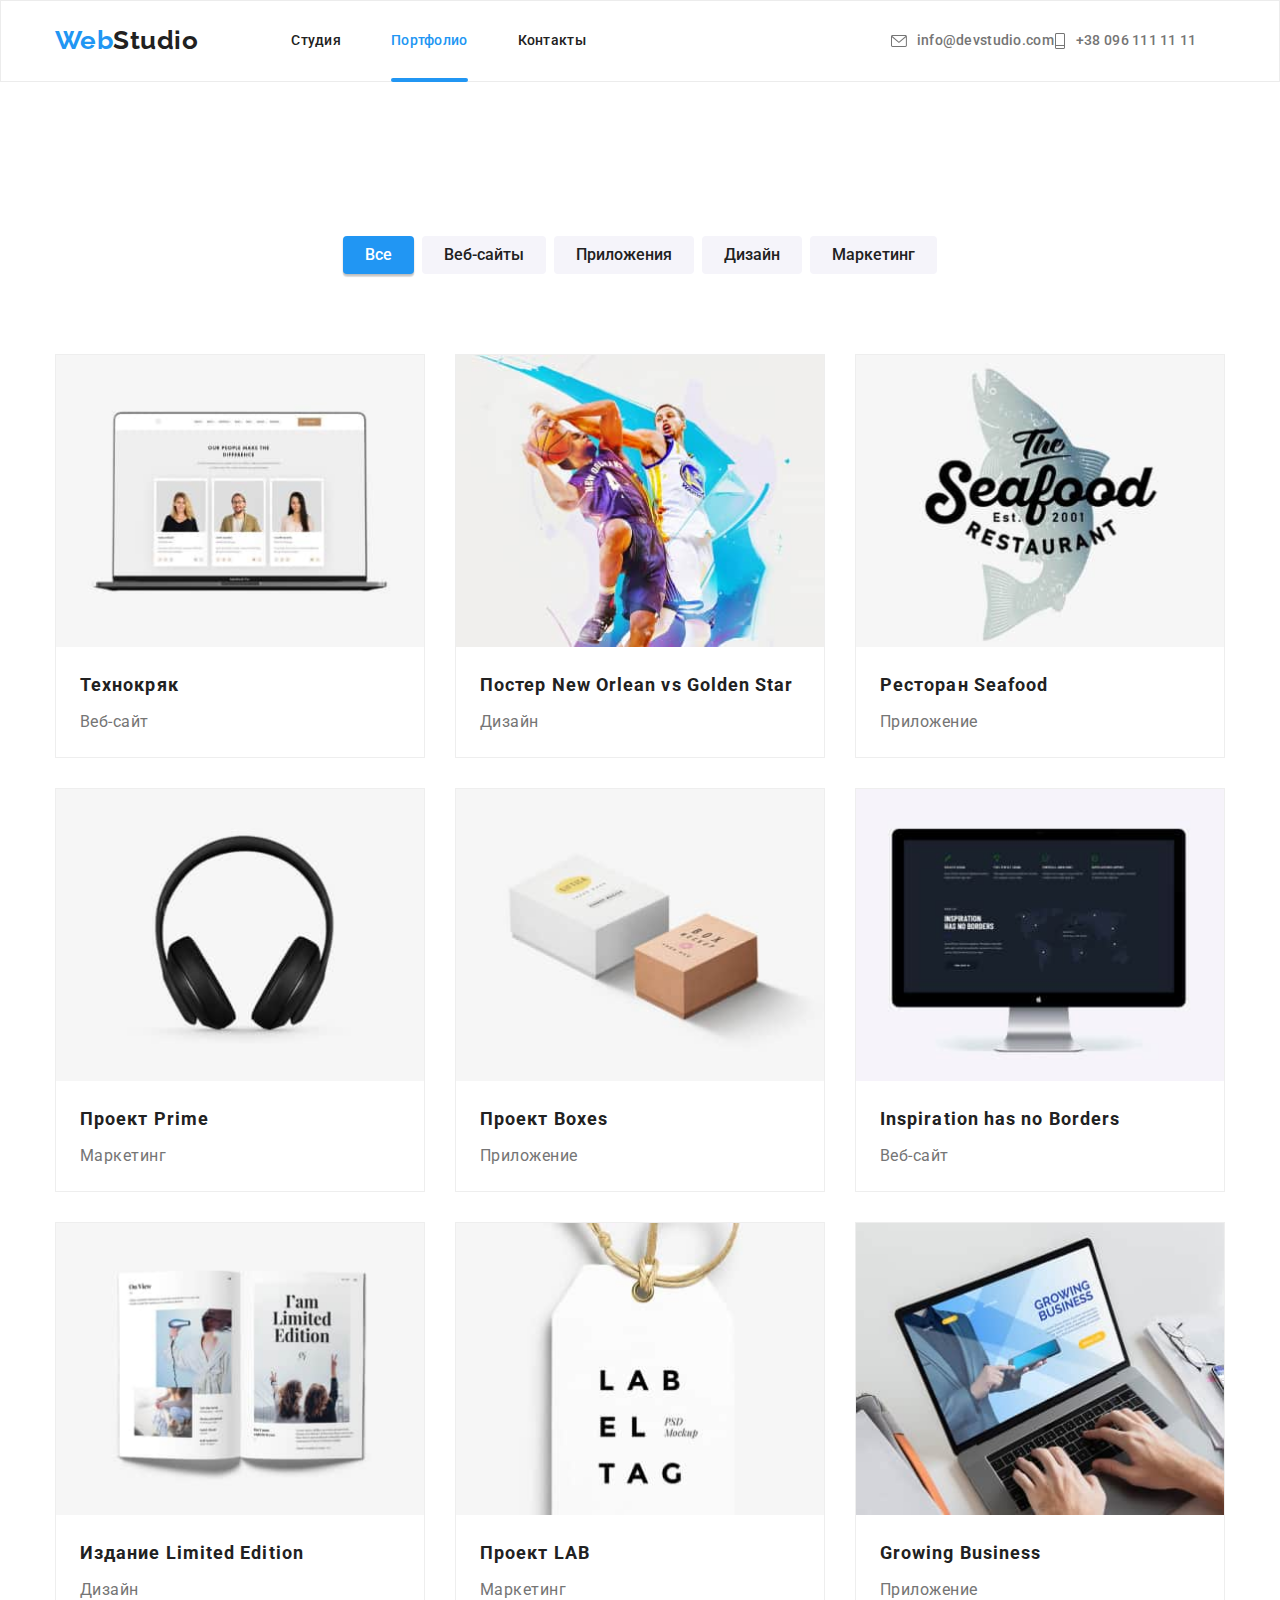
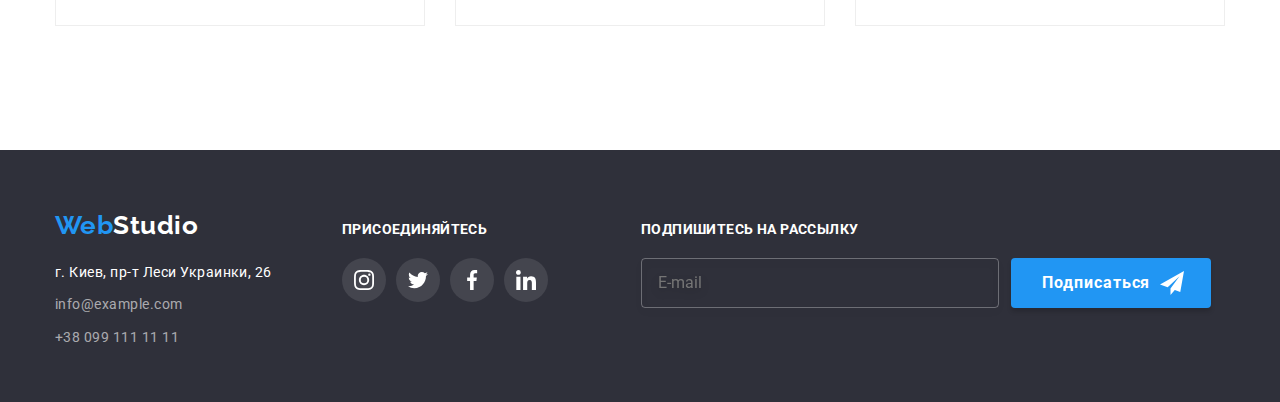
==== commit af68b2b0: "Add changes" ====
--- a/portfolio.html
+++ b/portfolio.html
@@ -19,42 +19,50 @@
     <header class="page-header">
       <div class="container page-header--justify">
         <div class="page-header__container">
-          <nav class="nav">
-            <a href="./index.html" class="nav__logo-link">
-              <span class="nav__logo">Web</span>Studio
-            </a>
-            <ul class="nav__list" data-menu>
-              <li class="nav__item">
-                <a href="./index.html" class="nav__link">Студия</a>
-              </li>
-              <li class="nav__item">
-                <a href="./portfolio.html" class="nav__link nav__current"
-                  >Портфолио</a
-                >
-              </li>
-              <li class="nav__item">
-                <a href="#" class="nav__link">Контакты</a>
+          <a href="./index.html" class="page-header__logo-link">
+            <span class="page-header__logo">Web</span>Studio
+          </a>
+          <div class="menu-container" data-menu>
+            <nav class="nav">
+              <ul class="nav__list">
+                <li class="nav__item">
+                  <a href="./index.html" class="nav__link">Студия</a>
+                </li>
+                <li class="nav__item">
+                  <a href="./portfolio.html" class="nav__link nav__current"
+                    >Портфолио</a
+                  >
+                </li>
+                <li class="nav__item">
+                  <a href="#" class="nav__link">Контакты</a>
+                </li>
+              </ul>
+            </nav>
+            <ul class="head-address">
+              <li class="head-address__item">
+                <a
+                  href="mailto:info@devstudio.com"
+                  class="head-address__link head-address--larger-size"
+                >
+                  <svg class="head-address__icon" width="16" height="12">
+                    <use href="./images/icons.svg#envelope"></use>
+                  </svg>
+                  info@devstudio.com</a
+                >
+              </li>
+              <li class="head-address__item">
+                <a
+                  href="tel:+380961111111"
+                  class="head-address__link head-address--smaller-size"
+                >
+                  <svg class="head-address__icon" width="12" height="16">
+                    <use href="./images/icons.svg#mobile"></use>
+                  </svg>
+                  +38 096 111 11 11</a
+                >
               </li>
             </ul>
-          </nav>
-          <ul class="head-address">
-            <li class="head-address__item">
-              <a href="mailto:info@devstudio.com" class="head-address__link">
-                <svg class="head-address__icon" width="16" height="12">
-                  <use href="./images/icons.svg#envelope"></use>
-                </svg>
-                info@devstudio.com</a
-              >
-            </li>
-            <li class="head-address__item">
-              <a href="tel:+380961111111" class="head-address__link">
-                <svg class="head-address__icon" width="12" height="16">
-                  <use href="./images/icons.svg#mobile"></use>
-                </svg>
-                +38 096 111 11 11</a
-              >
-            </li>
-          </ul>
+          </div>
         </div>
         <button
           aria-expanded="false"
--- a/css/main.min.css
+++ b/css/main.min.css
@@ -1,2 +1,2 @@
-/*! modern-normalize v1.1.0 | MIT License | https://github.com/sindresorhus/modern-normalize */*,::before,::after{-webkit-box-sizing:border-box;box-sizing:border-box}html{line-height:1.15;-webkit-text-size-adjust:100%;-moz-tab-size:4;-o-tab-size:4;tab-size:4}body{margin:0;font-family:system-ui,-apple-system,"Segoe UI",Roboto,Helvetica,Arial,sans-serif,"Apple Color Emoji","Segoe UI Emoji"}hr{height:0;color:inherit}abbr[title]{-webkit-text-decoration:underline dotted;text-decoration:underline dotted}b,strong{font-weight:bolder}code,kbd,samp,pre{font-family:ui-monospace, SFMono-Regular, Consolas, "Liberation Mono", Menlo, monospace;font-size:1em}small{font-size:80%}sub,sup{font-size:75%;line-height:0;position:relative;vertical-align:baseline}sub{bottom:-0.25em}sup{top:-0.5em}table{text-indent:0;border-color:inherit}button,input,optgroup,select,textarea{font-family:inherit;font-size:100%;line-height:1.15;margin:0}button,select{text-transform:none}button,[type="button"],[type="reset"],[type="submit"]{-webkit-appearance:button}::-moz-focus-inner{border-style:none;padding:0}:-moz-focusring{outline:1px dotted ButtonText}:-moz-ui-invalid{box-shadow:none}legend{padding:0}progress{vertical-align:baseline}::-webkit-inner-spin-button,::-webkit-outer-spin-button{height:auto}[type="search"]{-webkit-appearance:textfield;outline-offset:-2px}::-webkit-search-decoration{-webkit-appearance:none}::-webkit-file-upload-button{-webkit-appearance:button;font:inherit}summary{display:list-item}.nav__list,.head-address,.features,.occupation,.team,.clients,.projects,.footer-address,.media-box__list{list-style:none;padding:0;margin:0}.nav__logo,.address-box__logo{color:#2196f3;font-family:Raleway, sans-serif}.media-box__title,.footer-form__title{text-transform:uppercase;margin-bottom:20px;margin-top:0;padding:0;font-weight:700;font-size:14px;line-height:1.14;letter-spacing:0.03em;color:#fff}body{background-color:#fff;color:#757575;font-family:Roboto, sans-serif;font-style:normal;letter-spacing:0.03em}.container{padding-left:15px;padding-right:15px}@media screen and (min-width: 480px){.container{width:480px}}@media screen and (min-width: 768px){.container{width:768px}}@media screen and (min-width: 1200px){.container{width:1200px;margin:0 auto}}.button{height:50px;width:200px;background-color:#2196f3;color:#fff;cursor:pointer;font-family:inherit;font-weight:700;font-size:16px;line-height:1.9px;letter-spacing:0.06em;-webkit-box-shadow:0px 4px 4px rgba(0,0,0,0.15);box-shadow:0px 4px 4px rgba(0,0,0,0.15);border-color:transparent;border-radius:4px}.section-title{color:#212121;font-weight:700;font-size:28px;line-height:1.17;text-align:center;margin:0;padding-bottom:30px;padding-top:60px}@media screen and (min-width: 1200px){.section-title{padding-bottom:50px;padding-top:94px;font-size:36px;line-height:1.16}}.page-header{border:1px solid #ececec;position:relative}.page-header--justify{height:80px}@media screen and (min-width: 480px) and (max-width: 767px){.page-header--justify{display:-webkit-box;display:-ms-flexbox;display:flex;-webkit-box-pack:justify;-ms-flex-pack:justify;justify-content:space-between;-webkit-box-align:center;-ms-flex-align:center;align-items:center}}@media screen and (min-width: 768px){.page-header__container{display:-webkit-box;display:-ms-flexbox;display:flex;-webkit-box-align:center;-ms-flex-align:center;align-items:center;display:block;position:fixed;top:0;left:0;width:100%;height:100%;background-color:#fff}}.nav{display:-webkit-box;display:-ms-flexbox;display:flex}.nav__logo-link{color:#212121;font-family:Raleway, sans-serif;text-decoration:none;font-weight:700;font-size:24px;line-height:1.16;margin-right:88px;margin-bottom:25px;margin-top:24px}@media screen and (min-width: 1200px){.nav__logo-link{font-weight:700;font-size:26px;line-height:1.19;margin-right:93px;margin-bottom:25px;margin-top:24px}}.nav__list{display:-webkit-box;display:-ms-flexbox;display:flex}@media screen and (max-width: 767px){.nav__list{display:none;position:absolute;left:0;top:100%;height:796px;width:100%}.nav__list.is-open{display:block;position:fixed;top:0;left:0;width:100%;height:100%;background-color:#fff;z-index:999}}@media screen and (min-width: 768px){.nav__item:not(:last-child){margin-right:50px}}.nav__link{color:#212121;text-decoration:none;letter-spacing:0.02em;padding:32px 0;display:block;-webkit-transition:color 250ms cubic-bezier(0.4, 0, 0.2, 1);transition:color 250ms cubic-bezier(0.4, 0, 0.2, 1);font-weight:500;font-size:40px;line-height:1.17;letter-spacing:0.02em}@media screen and (min-width: 768px){.nav__link{font-size:14px;line-height:1.14;text-align:center}}.nav__link:hover,.nav__link:focus{color:#2196f3}.nav__current{color:#2196f3;position:relative}@media screen and (min-width: 768px){.nav__current::after{content:"";display:inline-block;width:100%;height:4px;position:absolute;left:0;bottom:-1px;background-color:currentColor;border-radius:2px}}.nav__button{display:none}@media screen and (max-width: 767px){.nav__button{display:-webkit-inline-box;display:-ms-inline-flexbox;display:inline-flex;margin:0;padding:0;border:none;background-color:transparent}}.nav__button .nav__icon-cross{display:none}.nav__button .nav__icon-menu{display:block}.nav__button.is-open .nav__icon-cross{display:block}.nav__button.is-open .nav__icon-menu{display:none}.head-address{padding-right:50px}@media screen and (max-width: 767px){.head-address{display:none}}@media screen and (min-width: 768px){.head-address{margin-left:84px}}@media screen and (min-width: 1200px){.head-address{display:-webkit-box;display:-ms-flexbox;display:flex;-webkit-box-align:center;-ms-flex-align:center;align-items:center;margin-left:auto}}.head-address__item:nth-child(1){margin-right:30px}.head-address__link{color:#757575;text-decoration:none;letter-spacing:0.02em;font-weight:500;font-size:14px;line-height:1.14;display:-webkit-box;display:-ms-flexbox;display:flex;-webkit-box-align:center;-ms-flex-align:center;align-items:center;-webkit-transition:color 250ms cubic-bezier(0.4, 0, 0.2, 1);transition:color 250ms cubic-bezier(0.4, 0, 0.2, 1)}.head-address__link:hover,.head-address__link:focus{color:#2196f3}.head-address__link:hover .head-address__icon,.head-address__link:focus .head-address__icon{fill:#2196f3}.head-address__icon{fill:#757575;margin-right:10px;-webkit-transition:fill 250ms cubic-bezier(0.4, 0, 0.2, 1);transition:fill 250ms cubic-bezier(0.4, 0, 0.2, 1)}.hero{text-align:center;padding:200px 0;background-image:-webkit-gradient(linear, left top, right top, from(rgba(47,48,58,0.4)), to(rgba(47,48,58,0.4))),url(../images/background.jpg);background-image:linear-gradient(to right, rgba(47,48,58,0.4), rgba(47,48,58,0.4)),url(../images/background.jpg);background-color:#2f303a;background-repeat:no-repeat;background-position:center;max-width:1600px}@media screen and (min-width: 480px){.hero{width:480px}}@media screen and (min-width: 768px){.hero{width:768px}}@media screen and (min-width: 1200px){.hero{width:1600px}}.hero__title{color:#fff;margin-top:0;margin-bottom:30px;font-weight:900;font-size:44px;line-height:1.37;letter-spacing:0.06em;text-transform:uppercase}.backdrop{position:fixed;top:0;left:0;width:100%;height:100%;z-index:999;background-color:rgba(0,0,0,0.2);-webkit-transition:250ms linear;transition:250ms linear;overflow-y:scroll}.backdrop.is-hidden{opacity:0;pointer-events:none;visibility:hidden}.backdrop.is-hidden .modal{-webkit-transform:translate(-50%, -50%) scale(0.9);transform:translate(-50%, -50%) scale(0.9)}.modal{position:absolute;top:50%;left:50%;width:450px;height:609px;-webkit-transform:translate(-50%, -50%) scale(1);transform:translate(-50%, -50%) scale(1);-webkit-transition:-webkit-transform 250ms linear;transition:-webkit-transform 250ms linear;transition:transform 250ms linear;transition:transform 250ms linear, -webkit-transform 250ms linear;-webkit-box-shadow:0px 1px 3px rgba(0,0,0,0.12),0px 1px 1px rgba(0,0,0,0.14),0px 2px 1px rgba(0,0,0,0.2);box-shadow:0px 1px 3px rgba(0,0,0,0.12),0px 1px 1px rgba(0,0,0,0.14),0px 2px 1px rgba(0,0,0,0.2);border-radius:4px;background-color:#fff;padding:40px}@media screen and (min-width: 768px){.modal{width:528px;height:581px}}.modal__button{position:absolute;top:8px;right:8px;width:30px;height:30px;padding:0;border-radius:50%;border:1px solid rgba(0,0,0,0.1);background-color:#fff;cursor:pointer}.modal__button:hover .modal__icon,.modal__button:focus .modal__icon{fill:#2196f3}.modal__icon{-webkit-transition:fill 250ms cubic-bezier(0.4, 0, 0.2, 1);transition:fill 250ms cubic-bezier(0.4, 0, 0.2, 1);margin:0 9px}.modal__text{font-weight:700;font-size:20px;line-height:1.15;margin:0 0 12px 0;color:#212121}.form__label{font-weight:400;font-size:12px;line-height:1.16;letter-spacing:0.01em;display:-webkit-box;display:-ms-flexbox;display:flex;color:#757575}.form__box{position:relative}.form__input{width:100%;height:40px;border:1px solid rgba(33,33,33,0.2);border-radius:4px;padding:11px 42px;margin-bottom:10px;margin-top:4px;font-weight:normal;font-size:12px;line-height:1.16;letter-spacing:0.01em}.form__input:focus{border:1px solid #2196f3;outline:0}.form__input:focus ~ .form__icon{fill:#2196f3}.form__icon{position:absolute;top:0;left:14px}.form__comment{width:100%;height:120px;border:1px solid rgba(33,33,33,0.2);border-radius:4px;resize:none;padding:12px 16px;margin-top:4px;font-weight:normal;font-size:12px;line-height:1.16;letter-spacing:0.01em}.form__comment::-webkit-input-placeholder{color:rgba(117,117,117,0.5)}.form__comment:-ms-input-placeholder{color:rgba(117,117,117,0.5)}.form__comment::-ms-input-placeholder{color:rgba(117,117,117,0.5)}.form__comment::placeholder{color:rgba(117,117,117,0.5)}.form__comment:focus{border:1px solid #2196f3;outline:0}.form__comment:not(:placeholder-shown){color:#212121}.checkbox{font-weight:normal;font-size:12px;line-height:1.16;color:#757575;-webkit-box-align:center;-ms-flex-align:center;align-items:center;-webkit-box-pack:justify;-ms-flex-pack:justify;justify-content:space-between;display:-webkit-box;display:-ms-flexbox;display:flex}@media screen and (min-width: 1200px){.checkbox{font-size:14px;line-height:1.71}}.form__checkbox{margin-bottom:30px;margin-top:20px}.checkbox__visually-hidden{position:absolute;white-space:nowrap;width:1px;height:1px;overflow:hidden;border:0;padding:0;clip:rect(0 0 0 0);-webkit-clip-path:inset(50%);clip-path:inset(50%);margin:-1px}.checkbox__visually-hidden:checked+.checkbox__icon{background-color:#2196f3;border:transparent}.checkbox__icon{width:16px;height:15px;border-radius:2px;border:2px solid #212121;margin-bottom:3px;cursor:pointer}@media screen and (min-width: 1200px){.checkbox__icon{margin-right:7px}}.checkbox__link{color:#2196f3}.section-title--visually-hidden{position:absolute;white-space:nowrap;width:1px;height:1px;overflow:hidden;border:0;padding:0;clip:rect(0 0 0 0);-webkit-clip-path:inset(50%);clip-path:inset(50%);margin:-1px}.features{padding-top:60px;padding-bottom:60px}@media screen and (min-width: 768px){.features{display:-webkit-box;display:-ms-flexbox;display:flex;-ms-flex-wrap:wrap;flex-wrap:wrap}}@media screen and (min-width: 1200px){.features{padding-top:94px;padding-bottom:0;display:-webkit-box;display:-ms-flexbox;display:flex;-ms-flex-wrap:nowrap;flex-wrap:nowrap}}.features__item{margin-bottom:30px}@media screen and (min-width: 768px){.features__item{width:calc((100% - 2 * 30px) / 2);margin-right:15px;margin-left:15px}}@media screen and (min-width: 1200px){.features__item{margin:0}}@media screen and (min-width: 1200px){.features__item:not(:last-child){margin-right:30px}}.features__icon{background-color:#f5f4fa;display:block;margin-bottom:30px;padding:25px 100px}@media screen and (max-width: 767px){.features__icon{width:450px}}@media screen and (min-width: 768px) and (max-width: 1199px){.features__icon{width:354px}}.features__title{color:#212121;font-weight:700;font-size:14px;line-height:1.14;text-transform:uppercase}@media screen and (max-width: 767px){.features__title{text-align:center}}.features__text{font-size:14px;line-height:1.71;margin-bottom:0}@media screen and (max-width: 1199px){.section-occupation{display:none}}.occupation{display:-webkit-box;display:-ms-flexbox;display:flex;padding-bottom:94px}.occupation__item{position:relative;display:-webkit-box;display:-ms-flexbox;display:flex}.occupation__item:not(:last-child){margin-right:30px}.occupation__caption{position:absolute;bottom:0;left:0;width:370px;height:70px;display:-webkit-box;display:-ms-flexbox;display:flex;-webkit-box-align:center;-ms-flex-align:center;align-items:center;-webkit-box-pack:center;-ms-flex-pack:center;justify-content:center;font-weight:700;font-size:14px;line-height:1.14;text-transform:uppercase;color:#fff;background-color:rgba(47,48,58,0.8)}.occupation__text{margin:0;padding:0}.section{background-color:#f5f4fa}@media screen and (min-width: 768px){.team{padding-bottom:94px}}.team__item{-webkit-box-shadow:0px 1px 3px rgba(0,0,0,0.12),0px 1px 1px rgba(0,0,0,0.14),0px 2px 1px rgba(0,0,0,0.2);box-shadow:0px 1px 3px rgba(0,0,0,0.12),0px 1px 1px rgba(0,0,0,0.14),0px 2px 1px rgba(0,0,0,0.2);border-radius:0px 0px 4px 4px;margin-right:30px;text-align:center;background-color:#fff}.team__pic{display:block}.team__title{color:#212121;font-weight:500;font-size:16px;line-height:1.18;padding:30px 0 10px;margin:0}.team__text{padding-bottom:16px;margin:0}.media-links{padding:0;display:-webkit-box;display:-ms-flexbox;display:flex;-webkit-box-pack:center;-ms-flex-pack:center;justify-content:center;padding-bottom:30px}.media-links__item{width:44px;height:44px;border:none;border-radius:50%;-webkit-box-align:center;-ms-flex-align:center;align-items:center;display:-webkit-box;display:-ms-flexbox;display:flex;margin-right:10px;-webkit-box-pack:center;-ms-flex-pack:center;justify-content:center;background-color:#fff;-webkit-transition:background-color 250ms cubic-bezier(0.4, 0, 0.2, 1);transition:background-color 250ms cubic-bezier(0.4, 0, 0.2, 1)}.media-links__item:hover,.media-links__item:focus{background-color:#2196f3}.media-links__item:nth-child(4){margin-right:0}.media-links__item:hover .media-links__icon,.media-links__item:focus .media-links__icon{fill:#fff}.media-links__link{width:100%;height:100%;display:-webkit-box;display:-ms-flexbox;display:flex;-webkit-box-pack:center;-ms-flex-pack:center;justify-content:center;-webkit-box-align:center;-ms-flex-align:center;align-items:center}.media-links__icon{fill:#afb1b8;-webkit-transition:fill 250ms cubic-bezier(0.4, 0, 0.2, 1);transition:fill 250ms cubic-bezier(0.4, 0, 0.2, 1)}.clients{display:-webkit-box;display:-ms-flexbox;display:flex;-ms-flex-wrap:wrap;flex-wrap:wrap;margin-right:-15px;padding-bottom:60px}@media screen and (min-width: 1200px){.clients{-ms-flex-wrap:nowrap;flex-wrap:nowrap;padding-bottom:94px;margin-bottom:0}}.clients__item{border:1px solid #afb1b8;border-radius:4px;margin-right:15px;background-color:#fff;width:calc((100% - 4 * 15px) / 2);height:92px;margin-bottom:30px;-webkit-transition:border 250ms cubic-bezier(0.4, 0, 0.2, 1);transition:border 250ms cubic-bezier(0.4, 0, 0.2, 1)}@media screen and (min-width: 768px){.clients__item{width:calc((100% - 6 * 15px) / 3)}}.clients__item:hover,.clients__item:focus{border:1px solid #2196f3}@media screen and (max-width: 479px){.clients__item:nth-child(n+5){margin-bottom:0}}@media screen and (min-width: 768px) and (max-width: 1199px){.clients__item:nth-child(3n+3){margin-right:0}}@media screen and (min-width: 768px) and (max-width: 1199px){.clients__item:nth-last-child(-n+3){margin-bottom:0}}.clients__item:hover .clients__icon,.clients__item:focus .clients__icon{fill:#2196f3}.clients__link{width:100%;height:100%;display:-webkit-box;display:-ms-flexbox;display:flex;-webkit-box-pack:center;-ms-flex-pack:center;justify-content:center;-webkit-box-align:center;-ms-flex-align:center;align-items:center}.clients__icon{fill:#afb1b8;-webkit-transition:fill 250ms cubic-bezier(0.4, 0, 0.2, 1);transition:fill 250ms cubic-bezier(0.4, 0, 0.2, 1)}.filter{display:-webkit-box;display:-ms-flexbox;display:flex;-webkit-box-pack:center;-ms-flex-pack:center;justify-content:center}@media screen and (max-width: 767px){.filter{-webkit-box-pack:start;-ms-flex-pack:start;justify-content:flex-start;-ms-flex-wrap:wrap;flex-wrap:wrap;margin-top:60px;margin-bottom:40px}}@media screen and (min-width: 768px){.filter{padding-top:60px;padding-bottom:30px}}@media screen and (min-width: 1200px){.filter{margin:94px 0 50px}}.filter__button{background-color:#f5f4fa;color:#212121;cursor:pointer;font-family:inherit;border-radius:4px;padding:6px 22px;border:none;margin-right:8px;font-weight:500;font-size:16px;line-height:1.6;-webkit-transition:background-color 250ms cubic-bezier(0.4, 0, 0.2, 1),color 250ms cubic-bezier(0.4, 0, 0.2, 1),-webkit-box-shadow 250ms cubic-bezier(0.4, 0, 0.2, 1);transition:background-color 250ms cubic-bezier(0.4, 0, 0.2, 1),color 250ms cubic-bezier(0.4, 0, 0.2, 1),-webkit-box-shadow 250ms cubic-bezier(0.4, 0, 0.2, 1);transition:box-shadow 250ms cubic-bezier(0.4, 0, 0.2, 1),background-color 250ms cubic-bezier(0.4, 0, 0.2, 1),color 250ms cubic-bezier(0.4, 0, 0.2, 1);transition:box-shadow 250ms cubic-bezier(0.4, 0, 0.2, 1),background-color 250ms cubic-bezier(0.4, 0, 0.2, 1),color 250ms cubic-bezier(0.4, 0, 0.2, 1),-webkit-box-shadow 250ms cubic-bezier(0.4, 0, 0.2, 1)}.filter__button:last-child{margin-right:0}@media screen and (max-width: 767px){.filter__button:nth-child(-n+3){margin-bottom:15px}}.filter__button:hover,.filter__button:focus{background-color:#2196f3;color:#fff;-webkit-box-shadow:0px 3px 1px rgba(0,0,0,0.1),0px 1px 2px rgba(0,0,0,0.08),0px 2px 2px rgba(0,0,0,0.12);box-shadow:0px 3px 1px rgba(0,0,0,0.1),0px 1px 2px rgba(0,0,0,0.08),0px 2px 2px rgba(0,0,0,0.12)}.filter--accent{background-color:#2196f3;color:#fff;-webkit-box-shadow:0px 3px 1px rgba(0,0,0,0.1),0px 1px 2px rgba(0,0,0,0.08),0px 2px 2px rgba(0,0,0,0.12);box-shadow:0px 3px 1px rgba(0,0,0,0.1),0px 1px 2px rgba(0,0,0,0.08),0px 2px 2px rgba(0,0,0,0.12)}.projects{display:-webkit-box;display:-ms-flexbox;display:flex;-ms-flex-wrap:wrap;flex-wrap:wrap;margin-bottom:94px;width:inherit}.projects__item{margin-right:30px;margin-bottom:30px;border:1px solid #eeeeee;width:450px;height:404px;-webkit-transition:-webkit-box-shadow 250ms cubic-bezier(0.4, 0, 0.2, 1);transition:-webkit-box-shadow 250ms cubic-bezier(0.4, 0, 0.2, 1);transition:box-shadow 250ms cubic-bezier(0.4, 0, 0.2, 1);transition:box-shadow 250ms cubic-bezier(0.4, 0, 0.2, 1), -webkit-box-shadow 250ms cubic-bezier(0.4, 0, 0.2, 1)}@media screen and (min-width: 768px){.projects__item{width:354px;height:440px}}@media screen and (min-width: 1200px){.projects__item{width:370px;height:404px}}.projects__item:hover,.projects__item:focus{-webkit-box-shadow:0px 1px 1px rgba(0,0,0,0.12),0px 4px 4px rgba(0,0,0,0.06),1px 4px 6px rgba(0,0,0,0.16);box-shadow:0px 1px 1px rgba(0,0,0,0.12),0px 4px 4px rgba(0,0,0,0.06),1px 4px 6px rgba(0,0,0,0.16)}.projects__item:hover .projects__box::before,.projects__item:focus .projects__box::before{background-color:rgba(33,150,243,0.9);-webkit-transform:translateY(0);transform:translateY(0)}.projects__item:hover .projects__text,.projects__item:focus .projects__text{-webkit-transform:translateY(0);transform:translateY(0)}.projects__link{cursor:pointer}.projects__box{position:relative;overflow:hidden;background-color:rgba(33,150,243,0.9)}.projects__box::before{position:absolute;top:0;left:0;width:100%;height:100%;content:"";background-color:rgba(33,150,243,0.9);-webkit-transform:translateY(100%);transform:translateY(100%);-webkit-transition:-webkit-transform 250ms cubic-bezier(0.4, 0, 0.2, 1);transition:-webkit-transform 250ms cubic-bezier(0.4, 0, 0.2, 1);transition:transform 250ms cubic-bezier(0.4, 0, 0.2, 1);transition:transform 250ms cubic-bezier(0.4, 0, 0.2, 1), -webkit-transform 250ms cubic-bezier(0.4, 0, 0.2, 1)}.projects__pic{display:block;width:100%}.projects__text{margin:0;padding:63px 24px;position:absolute;top:0;left:0;-webkit-transform:translateY(100%);transform:translateY(100%);-webkit-transition:-webkit-transform 250ms cubic-bezier(0.4, 0, 0.2, 1);transition:-webkit-transform 250ms cubic-bezier(0.4, 0, 0.2, 1);transition:transform 250ms cubic-bezier(0.4, 0, 0.2, 1);transition:transform 250ms cubic-bezier(0.4, 0, 0.2, 1), -webkit-transform 250ms cubic-bezier(0.4, 0, 0.2, 1);font-weight:400;font-size:18px;line-height:1.55;color:#fff}.projects__title{color:#212121;font-weight:700;font-size:18px;line-height:2;letter-spacing:0.06em;padding:20px 24px 4px;margin:0}.projects__description{font-size:16px;line-height:1.87;padding:0 24px 20px;margin:0}.page-footer{background-color:#2f303a;padding:60px 0}@media screen and (min-width: 1200px){.page-footer{height:252px}}@media screen and (min-width: 1200px){.page-footer--align{display:-webkit-box;display:-ms-flexbox;display:flex;-webkit-box-align:baseline;-ms-flex-align:baseline;align-items:baseline}}@media screen and (min-width: 768px){.page-footer__container{display:-webkit-box;display:-ms-flexbox;display:flex;-ms-flex-pack:distribute;justify-content:space-around;margin-bottom:60px}}@media screen and (min-width: 1200px){.page-footer__container{-webkit-box-pack:center;-ms-flex-pack:center;justify-content:center;-webkit-box-align:baseline;-ms-flex-align:baseline;align-items:baseline;margin-bottom:0}}@media screen and (max-width: 767px){.address-box{margin-bottom:60px;text-align:center}}@media screen and (min-width: 1200px){.address-box{margin-right:70px}}.address-box__link{color:#fff;font-family:Raleway, sans-serif;text-decoration:none;font-weight:700;font-size:24px;line-height:1.16;margin-bottom:20px;display:block}@media screen and (min-width: 768px) and (max-width: 1199px){.address-box__link{display:-webkit-box;display:-ms-flexbox;display:flex;-webkit-box-pack:center;-ms-flex-pack:center;justify-content:center;font-size:26px;line-height:1.19}}@media screen and (min-width: 1200px){.address-box__link{font-size:26px;line-height:1.19}}.footer-address__item{margin-bottom:8px}.footer-address__item:last-child{margin-bottom:0}@media screen and (min-width: 1200px){.footer-address__item{margin-bottom:9px}}.footer-address__link{text-decoration:none;-webkit-transition:color 250ms cubic-bezier(0.4, 0, 0.2, 1);transition:color 250ms cubic-bezier(0.4, 0, 0.2, 1)}.footer-address__link:hover,.footer-address__link:focus{color:#2196f3}.footer-address__link--address{color:#fff;font-weight:400;font-size:14px;font-style:normal;line-height:1.71}.footer-address__link--email,.footer-address__link--tel{color:rgba(255,255,255,0.6);font-style:normal;font-weight:400;font-size:14px;line-height:1.71}@media screen and (max-width: 767px){.media-box{margin-bottom:60px}}@media screen and (min-width: 1200px){.media-box{display:-webkit-box;display:-ms-flexbox;display:flex;width:206px;height:80px;-webkit-box-orient:vertical;-webkit-box-direction:normal;-ms-flex-direction:column;flex-direction:column;margin-right:93px}}@media screen and (max-width: 767px){.media-box__title{text-align:center}}.media-box__list{display:-webkit-box;display:-ms-flexbox;display:flex;-webkit-box-pack:center;-ms-flex-pack:center;justify-content:center}.media-box__item{width:44px;height:44px;border:none;border-radius:50%;-webkit-box-align:center;-ms-flex-align:center;align-items:center;display:-webkit-box;display:-ms-flexbox;display:flex;margin-right:10px;-webkit-box-pack:center;-ms-flex-pack:center;justify-content:center;background-color:rgba(255,255,255,0.1);-webkit-transition:background-color 250ms cubic-bezier(0.4, 0, 0.2, 1);transition:background-color 250ms cubic-bezier(0.4, 0, 0.2, 1)}.media-box__item:hover,.media-box__item:focus{background-color:#2196f3}.media-box__item:nth-child(4){margin-right:0}.media-box__link{width:100%;height:100%;display:-webkit-box;display:-ms-flexbox;display:flex;-webkit-box-pack:center;-ms-flex-pack:center;justify-content:center;-webkit-box-align:center;-ms-flex-align:center;align-items:center}.media-box__icon{fill:#fff}.footer-form{display:-webkit-box;display:-ms-flexbox;display:flex;-webkit-box-pack:center;-ms-flex-pack:center;justify-content:center;-webkit-box-align:center;-ms-flex-align:center;align-items:center;-webkit-box-orient:vertical;-webkit-box-direction:normal;-ms-flex-direction:column;flex-direction:column}@media screen and (min-width: 1200px){.footer-form{-webkit-box-align:end;-ms-flex-align:end;align-items:flex-end;-webkit-box-orient:horizontal;-webkit-box-direction:normal;-ms-flex-direction:row;flex-direction:row}}@media screen and (max-width: 1199px){.footer-form__container{margin-bottom:20px}}@media screen and (max-width: 1199px){.footer-form__title{text-align:center}}.footer-form__input{width:450px;height:50px;border:1px solid rgba(255,255,255,0.3);-webkit-filter:drop-shadow(0px 4px 4px rgba(0,0,0,0.15));filter:drop-shadow(0px 4px 4px rgba(0,0,0,0.15));border-radius:4px;padding-left:16px;margin-right:12px;background-color:inherit;color:#fff}@media screen and (min-width: 1200px){.footer-form__input{width:358px}}.footer-form--subscribe{display:-webkit-box;display:-ms-flexbox;display:flex;-webkit-box-align:center;-ms-flex-align:center;align-items:center;padding-left:29px}.footer-form__icon{margin-left:10px}
+/*! modern-normalize v1.1.0 | MIT License | https://github.com/sindresorhus/modern-normalize */*,::before,::after{-webkit-box-sizing:border-box;box-sizing:border-box}html{line-height:1.15;-webkit-text-size-adjust:100%;-moz-tab-size:4;-o-tab-size:4;tab-size:4}body{margin:0;font-family:system-ui,-apple-system,"Segoe UI",Roboto,Helvetica,Arial,sans-serif,"Apple Color Emoji","Segoe UI Emoji"}hr{height:0;color:inherit}abbr[title]{-webkit-text-decoration:underline dotted;text-decoration:underline dotted}b,strong{font-weight:bolder}code,kbd,samp,pre{font-family:ui-monospace, SFMono-Regular, Consolas, "Liberation Mono", Menlo, monospace;font-size:1em}small{font-size:80%}sub,sup{font-size:75%;line-height:0;position:relative;vertical-align:baseline}sub{bottom:-0.25em}sup{top:-0.5em}table{text-indent:0;border-color:inherit}button,input,optgroup,select,textarea{font-family:inherit;font-size:100%;line-height:1.15;margin:0}button,select{text-transform:none}button,[type="button"],[type="reset"],[type="submit"]{-webkit-appearance:button}::-moz-focus-inner{border-style:none;padding:0}:-moz-focusring{outline:1px dotted ButtonText}:-moz-ui-invalid{box-shadow:none}legend{padding:0}progress{vertical-align:baseline}::-webkit-inner-spin-button,::-webkit-outer-spin-button{height:auto}[type="search"]{-webkit-appearance:textfield;outline-offset:-2px}::-webkit-search-decoration{-webkit-appearance:none}::-webkit-file-upload-button{-webkit-appearance:button;font:inherit}summary{display:list-item}.nav__list,.head-address,.features,.occupation,.team,.clients,.projects,.footer-address,.media-box__list{list-style:none;padding:0;margin:0}.page-header__logo,.address-box__logo{color:#2196f3;font-family:Raleway, sans-serif}.media-box__title,.footer-form__title{text-transform:uppercase;margin-bottom:20px;margin-top:0;padding:0;font-weight:700;font-size:14px;line-height:1.14;letter-spacing:0.03em;color:#fff}body{background-color:#fff;color:#757575;font-family:Roboto, sans-serif;font-style:normal;letter-spacing:0.03em}.container{padding-left:15px;padding-right:15px}@media screen and (min-width: 480px){.container{width:480px}}@media screen and (min-width: 768px){.container{width:768px}}@media screen and (min-width: 1200px){.container{width:1200px;margin:0 auto}}.button{height:50px;width:200px;background-color:#2196f3;color:#fff;cursor:pointer;font-family:inherit;font-weight:700;font-size:16px;line-height:1.9px;letter-spacing:0.06em;-webkit-box-shadow:0px 4px 4px rgba(0,0,0,0.15);box-shadow:0px 4px 4px rgba(0,0,0,0.15);border-color:transparent;border-radius:4px}.section-title{color:#212121;font-weight:700;font-size:28px;line-height:1.17;text-align:center;margin:0;padding-bottom:30px;padding-top:60px}@media screen and (min-width: 1200px){.section-title{padding-bottom:50px;padding-top:94px;font-size:36px;line-height:1.16}}.page-header{border:1px solid #ececec;position:relative}.page-header--justify{height:80px}@media screen and (max-width: 767px){.page-header--justify{display:-webkit-box;display:-ms-flexbox;display:flex;-webkit-box-pack:justify;-ms-flex-pack:justify;justify-content:space-between;-webkit-box-align:center;-ms-flex-align:center;align-items:center}}@media screen and (min-width: 768px){.page-header__container{display:-webkit-box;display:-ms-flexbox;display:flex}}.page-header__logo-link{color:#212121;font-family:Raleway, sans-serif;text-decoration:none;font-weight:700;font-size:24px;line-height:1.16;margin-right:88px;margin-bottom:16px;margin-top:16px}@media screen and (min-width: 768px){.page-header__logo-link{margin-bottom:26px;margin-top:26px}}@media screen and (min-width: 1200px){.page-header__logo-link{font-weight:700;font-size:26px;line-height:1.19;margin-right:93px;margin-bottom:25px;margin-top:24px}}.nav{display:-webkit-box;display:-ms-flexbox;display:flex}@media screen and (max-width: 767px){.menu-container{display:none;position:absolute;left:0;top:100%;height:100%;width:100%}.menu-container.is-open{display:block;position:fixed;top:0;left:0;width:100%;height:100%;background-color:#fff;z-index:999}}@media screen and (min-width: 768px){.menu-container{display:-webkit-box;display:-ms-flexbox;display:flex;-webkit-box-align:center;-ms-flex-align:center;align-items:center}}@media screen and (min-width: 1200px){.menu-container{display:-webkit-box;display:-ms-flexbox;display:flex}}.nav__list{display:-webkit-box;display:-ms-flexbox;display:flex}@media screen and (max-width: 767px){.nav__list{-webkit-box-orient:vertical;-webkit-box-direction:normal;-ms-flex-direction:column;flex-direction:column;position:absolute;left:40px;top:48px}}@media screen and (min-width: 768px){.nav__item:not(:last-child){margin-right:50px}}.nav__link{color:#212121;text-decoration:none;letter-spacing:0.02em;padding:32px 0;display:block;-webkit-transition:color 250ms cubic-bezier(0.4, 0, 0.2, 1);transition:color 250ms cubic-bezier(0.4, 0, 0.2, 1);font-weight:500;font-size:40px;line-height:1.17;letter-spacing:0.02em}@media screen and (min-width: 768px){.nav__link{font-size:14px;line-height:1.14;text-align:center}}.nav__link:hover,.nav__link:focus{color:#2196f3}.nav__current{color:#2196f3;position:relative}@media screen and (min-width: 768px){.nav__current::after{content:"";display:inline-block;width:100%;height:4px;position:absolute;left:0;bottom:-1px;background-color:currentColor;border-radius:2px}}.nav__button{display:none}@media screen and (max-width: 767px){.nav__button{display:-webkit-inline-box;display:-ms-inline-flexbox;display:inline-flex;margin:0;padding:0;border:none;background-color:transparent;z-index:999}}.nav__button .nav__icon-cross{display:none}.nav__button .nav__icon-menu{display:block}.nav__button.is-open .nav__icon-cross{display:block}.nav__button.is-open .nav__icon-menu{display:none}@media screen and (min-width: 768px) and (max-width: 1199px){.head-address{margin-left:84px;padding-right:50px}}@media screen and (min-width: 1200px){.head-address{display:-webkit-box;display:-ms-flexbox;display:flex;-webkit-box-align:center;-ms-flex-align:center;align-items:center;margin-left:305px}}@media screen and (min-width: 768px) and (max-width: 1199px){.head-address__item:nth-child(1){margin-right:30px;margin-bottom:10px}}@media screen and (max-width: 767px){.head-address--larger-size{font-size:24px;line-height:1.16;letter-spacing:0.02em;position:absolute;left:40px;bottom:134px}}@media screen and (max-width: 767px){.head-address--smaller-size{font-size:34px;line-height:1.17;letter-spacing:0.02em;margin-bottom:32px;position:absolute;left:40px;bottom:194px}}.head-address__link{color:#757575;text-decoration:none;letter-spacing:0.02em;font-weight:500;display:-webkit-box;display:-ms-flexbox;display:flex;-webkit-box-align:center;-ms-flex-align:center;align-items:center;-webkit-transition:color 250ms cubic-bezier(0.4, 0, 0.2, 1);transition:color 250ms cubic-bezier(0.4, 0, 0.2, 1)}.head-address__link:hover,.head-address__link:focus{color:#2196f3}@media screen and (min-width: 768px){.head-address__link{font-size:14px;line-height:1.14}}.head-address__link:hover .head-address__icon,.head-address__link:focus .head-address__icon{fill:#2196f3}.head-address__icon{fill:#757575;margin-right:10px;-webkit-transition:fill 250ms cubic-bezier(0.4, 0, 0.2, 1);transition:fill 250ms cubic-bezier(0.4, 0, 0.2, 1)}@media screen and (max-width: 767px){.head-address__icon{display:none}}.hero{text-align:center;padding:200px 0;background-image:-webkit-gradient(linear, left top, right top, from(rgba(47,48,58,0.4)), to(rgba(47,48,58,0.4))),url(../images/background.jpg);background-image:linear-gradient(to right, rgba(47,48,58,0.4), rgba(47,48,58,0.4)),url(../images/background.jpg);background-color:#2f303a;background-repeat:no-repeat;background-position:center;max-width:1600px}.hero__title{color:#fff;margin-top:0;margin-bottom:30px;font-weight:900;font-size:26px;line-height:1.61;letter-spacing:0.06em;text-transform:uppercase}@media screen and (min-width: 1200px){.hero__title{font-size:44px;line-height:1.37}}.backdrop{position:fixed;top:0;left:0;width:100%;height:100%;z-index:1;background-color:rgba(0,0,0,0.2);-webkit-transition:250ms linear;transition:250ms linear;overflow-y:scroll}.backdrop.is-hidden{opacity:0;pointer-events:none;visibility:hidden}.backdrop.is-hidden .modal{-webkit-transform:translate(-50%, -50%) scale(0.9);transform:translate(-50%, -50%) scale(0.9)}.modal{position:absolute;top:50%;left:50%;width:450px;height:609px;-webkit-transform:translate(-50%, -50%) scale(1);transform:translate(-50%, -50%) scale(1);-webkit-transition:-webkit-transform 250ms linear;transition:-webkit-transform 250ms linear;transition:transform 250ms linear;transition:transform 250ms linear, -webkit-transform 250ms linear;-webkit-box-shadow:0px 1px 3px rgba(0,0,0,0.12),0px 1px 1px rgba(0,0,0,0.14),0px 2px 1px rgba(0,0,0,0.2);box-shadow:0px 1px 3px rgba(0,0,0,0.12),0px 1px 1px rgba(0,0,0,0.14),0px 2px 1px rgba(0,0,0,0.2);border-radius:4px;background-color:#fff;padding:40px}@media screen and (min-width: 768px){.modal{width:528px;height:581px}}.modal__button{position:absolute;top:8px;right:8px;width:30px;height:30px;padding:0;border-radius:50%;border:1px solid rgba(0,0,0,0.1);background-color:#fff;cursor:pointer}.modal__button:hover .modal__icon,.modal__button:focus .modal__icon{fill:#2196f3}.modal__icon{-webkit-transition:fill 250ms cubic-bezier(0.4, 0, 0.2, 1);transition:fill 250ms cubic-bezier(0.4, 0, 0.2, 1);margin:0 9px}.modal__text{font-weight:700;font-size:20px;line-height:1.15;margin:0 0 12px 0;color:#212121}.form__label{font-weight:400;font-size:12px;line-height:1.16;letter-spacing:0.01em;display:-webkit-box;display:-ms-flexbox;display:flex;color:#757575}.form__box{position:relative}.form__input{width:100%;height:40px;border:1px solid rgba(33,33,33,0.2);border-radius:4px;padding:11px 42px;margin-bottom:10px;margin-top:4px;font-weight:normal;font-size:12px;line-height:1.16;letter-spacing:0.01em}.form__input:focus{border:1px solid #2196f3;outline:0}.form__input:focus ~ .form__icon{fill:#2196f3}.form__icon{position:absolute;top:0;left:14px}.form__comment{width:100%;height:120px;border:1px solid rgba(33,33,33,0.2);border-radius:4px;resize:none;padding:12px 16px;margin-top:4px;font-weight:normal;font-size:12px;line-height:1.16;letter-spacing:0.01em}.form__comment::-webkit-input-placeholder{color:rgba(117,117,117,0.5)}.form__comment:-ms-input-placeholder{color:rgba(117,117,117,0.5)}.form__comment::-ms-input-placeholder{color:rgba(117,117,117,0.5)}.form__comment::placeholder{color:rgba(117,117,117,0.5)}.form__comment:focus{border:1px solid #2196f3;outline:0}.form__comment:not(:placeholder-shown){color:#212121}.checkbox{font-weight:normal;font-size:12px;line-height:1.16;color:#757575;-webkit-box-align:center;-ms-flex-align:center;align-items:center;-webkit-box-pack:justify;-ms-flex-pack:justify;justify-content:space-between;display:-webkit-box;display:-ms-flexbox;display:flex}@media screen and (min-width: 1200px){.checkbox{font-size:14px;line-height:1.71}}.form__checkbox{margin-bottom:30px;margin-top:20px}.checkbox__visually-hidden{position:absolute;white-space:nowrap;width:1px;height:1px;overflow:hidden;border:0;padding:0;clip:rect(0 0 0 0);-webkit-clip-path:inset(50%);clip-path:inset(50%);margin:-1px}.checkbox__visually-hidden:checked+.checkbox__icon{background-color:#2196f3;border:transparent}.checkbox__icon{width:16px;height:15px;border-radius:2px;border:2px solid #212121;margin-bottom:3px;cursor:pointer}@media screen and (min-width: 1200px){.checkbox__icon{margin-right:7px}}.checkbox__link{color:#2196f3}.section-title--visually-hidden{position:absolute;white-space:nowrap;width:1px;height:1px;overflow:hidden;border:0;padding:0;clip:rect(0 0 0 0);-webkit-clip-path:inset(50%);clip-path:inset(50%);margin:-1px}.features{padding-top:60px;padding-bottom:60px}@media screen and (min-width: 768px){.features{display:-webkit-box;display:-ms-flexbox;display:flex;-ms-flex-wrap:wrap;flex-wrap:wrap}}@media screen and (min-width: 1200px){.features{padding-top:94px;padding-bottom:0;display:-webkit-box;display:-ms-flexbox;display:flex;-ms-flex-wrap:nowrap;flex-wrap:nowrap}}.features__item{margin-bottom:30px}@media screen and (min-width: 768px){.features__item{width:calc((100% - 2 * 30px) / 2);margin-right:15px;margin-left:15px}}@media screen and (min-width: 1200px){.features__item{margin:0}}@media screen and (min-width: 1200px){.features__item:not(:last-child){margin-right:30px}}.features__icon{background-color:#f5f4fa;display:block;margin-bottom:30px;padding:25px 100px}@media screen and (max-width: 767px){.features__icon{width:450px}}@media screen and (min-width: 768px) and (max-width: 1199px){.features__icon{width:354px}}.features__title{color:#212121;font-weight:700;font-size:14px;line-height:1.14;text-transform:uppercase}@media screen and (max-width: 767px){.features__title{text-align:center}}.features__text{font-size:14px;line-height:1.71;margin-bottom:0}@media screen and (max-width: 1199px){.section-occupation{display:none}}.occupation{display:-webkit-box;display:-ms-flexbox;display:flex;padding-bottom:94px}.occupation__item{position:relative;display:-webkit-box;display:-ms-flexbox;display:flex}.occupation__item:not(:last-child){margin-right:30px}.occupation__caption{position:absolute;bottom:0;left:0;width:370px;height:70px;display:-webkit-box;display:-ms-flexbox;display:flex;-webkit-box-align:center;-ms-flex-align:center;align-items:center;-webkit-box-pack:center;-ms-flex-pack:center;justify-content:center;font-weight:700;font-size:14px;line-height:1.14;text-transform:uppercase;color:#fff;background-color:rgba(47,48,58,0.8)}.occupation__text{margin:0;padding:0}.section{background-color:#f5f4fa}@media screen and (min-width: 768px){.team{padding-bottom:94px}}.team__item{-webkit-box-shadow:0px 1px 3px rgba(0,0,0,0.12),0px 1px 1px rgba(0,0,0,0.14),0px 2px 1px rgba(0,0,0,0.2);box-shadow:0px 1px 3px rgba(0,0,0,0.12),0px 1px 1px rgba(0,0,0,0.14),0px 2px 1px rgba(0,0,0,0.2);border-radius:0px 0px 4px 4px;margin-right:30px;text-align:center;background-color:#fff}.team__pic{display:block}.team__title{color:#212121;font-weight:500;font-size:16px;line-height:1.18;padding:30px 0 10px;margin:0}.team__text{padding-bottom:16px;margin:0}.media-links{padding:0;display:-webkit-box;display:-ms-flexbox;display:flex;-webkit-box-pack:center;-ms-flex-pack:center;justify-content:center;padding-bottom:30px}.media-links__item{width:44px;height:44px;border:none;border-radius:50%;-webkit-box-align:center;-ms-flex-align:center;align-items:center;display:-webkit-box;display:-ms-flexbox;display:flex;margin-right:10px;-webkit-box-pack:center;-ms-flex-pack:center;justify-content:center;background-color:#fff;-webkit-transition:background-color 250ms cubic-bezier(0.4, 0, 0.2, 1);transition:background-color 250ms cubic-bezier(0.4, 0, 0.2, 1)}.media-links__item:hover,.media-links__item:focus{background-color:#2196f3}.media-links__item:nth-child(4){margin-right:0}.media-links__item:hover .media-links__icon,.media-links__item:focus .media-links__icon{fill:#fff}.media-links__link{width:100%;height:100%;display:-webkit-box;display:-ms-flexbox;display:flex;-webkit-box-pack:center;-ms-flex-pack:center;justify-content:center;-webkit-box-align:center;-ms-flex-align:center;align-items:center}.media-links__icon{fill:#afb1b8;-webkit-transition:fill 250ms cubic-bezier(0.4, 0, 0.2, 1);transition:fill 250ms cubic-bezier(0.4, 0, 0.2, 1)}.clients{display:-webkit-box;display:-ms-flexbox;display:flex;-ms-flex-wrap:wrap;flex-wrap:wrap;margin-right:-15px;padding-bottom:60px}@media screen and (min-width: 1200px){.clients{-ms-flex-wrap:nowrap;flex-wrap:nowrap;padding-bottom:94px;margin-bottom:0}}.clients__item{border:1px solid #afb1b8;border-radius:4px;margin-right:15px;background-color:#fff;width:calc((100% - 4 * 15px) / 2);height:92px;margin-bottom:30px;-webkit-transition:border 250ms cubic-bezier(0.4, 0, 0.2, 1);transition:border 250ms cubic-bezier(0.4, 0, 0.2, 1)}@media screen and (min-width: 768px){.clients__item{width:calc((100% - 6 * 15px) / 3)}}.clients__item:hover,.clients__item:focus{border:1px solid #2196f3}@media screen and (max-width: 479px){.clients__item:nth-child(n+5){margin-bottom:0}}@media screen and (min-width: 768px) and (max-width: 1199px){.clients__item:nth-child(3n+3){margin-right:0}}@media screen and (min-width: 768px) and (max-width: 1199px){.clients__item:nth-last-child(-n+3){margin-bottom:0}}.clients__item:hover .clients__icon,.clients__item:focus .clients__icon{fill:#2196f3}.clients__link{width:100%;height:100%;display:-webkit-box;display:-ms-flexbox;display:flex;-webkit-box-pack:center;-ms-flex-pack:center;justify-content:center;-webkit-box-align:center;-ms-flex-align:center;align-items:center}.clients__icon{fill:#afb1b8;-webkit-transition:fill 250ms cubic-bezier(0.4, 0, 0.2, 1);transition:fill 250ms cubic-bezier(0.4, 0, 0.2, 1)}.filter{display:-webkit-box;display:-ms-flexbox;display:flex;-webkit-box-pack:center;-ms-flex-pack:center;justify-content:center}@media screen and (max-width: 767px){.filter{-webkit-box-pack:start;-ms-flex-pack:start;justify-content:flex-start;-ms-flex-wrap:wrap;flex-wrap:wrap;margin-top:60px;margin-bottom:40px}}@media screen and (min-width: 768px){.filter{padding-top:60px;padding-bottom:30px}}@media screen and (min-width: 1200px){.filter{margin:94px 0 50px}}.filter__button{background-color:#f5f4fa;color:#212121;cursor:pointer;font-family:inherit;border-radius:4px;padding:6px 22px;border:none;margin-right:8px;font-weight:500;font-size:16px;line-height:1.6;-webkit-transition:background-color 250ms cubic-bezier(0.4, 0, 0.2, 1),color 250ms cubic-bezier(0.4, 0, 0.2, 1),-webkit-box-shadow 250ms cubic-bezier(0.4, 0, 0.2, 1);transition:background-color 250ms cubic-bezier(0.4, 0, 0.2, 1),color 250ms cubic-bezier(0.4, 0, 0.2, 1),-webkit-box-shadow 250ms cubic-bezier(0.4, 0, 0.2, 1);transition:box-shadow 250ms cubic-bezier(0.4, 0, 0.2, 1),background-color 250ms cubic-bezier(0.4, 0, 0.2, 1),color 250ms cubic-bezier(0.4, 0, 0.2, 1);transition:box-shadow 250ms cubic-bezier(0.4, 0, 0.2, 1),background-color 250ms cubic-bezier(0.4, 0, 0.2, 1),color 250ms cubic-bezier(0.4, 0, 0.2, 1),-webkit-box-shadow 250ms cubic-bezier(0.4, 0, 0.2, 1)}.filter__button:last-child{margin-right:0}@media screen and (max-width: 767px){.filter__button:nth-child(-n+3){margin-bottom:15px}}.filter__button:hover,.filter__button:focus{background-color:#2196f3;color:#fff;-webkit-box-shadow:0px 3px 1px rgba(0,0,0,0.1),0px 1px 2px rgba(0,0,0,0.08),0px 2px 2px rgba(0,0,0,0.12);box-shadow:0px 3px 1px rgba(0,0,0,0.1),0px 1px 2px rgba(0,0,0,0.08),0px 2px 2px rgba(0,0,0,0.12)}.filter--accent{background-color:#2196f3;color:#fff;-webkit-box-shadow:0px 3px 1px rgba(0,0,0,0.1),0px 1px 2px rgba(0,0,0,0.08),0px 2px 2px rgba(0,0,0,0.12);box-shadow:0px 3px 1px rgba(0,0,0,0.1),0px 1px 2px rgba(0,0,0,0.08),0px 2px 2px rgba(0,0,0,0.12)}.projects{display:-webkit-box;display:-ms-flexbox;display:flex;-ms-flex-wrap:wrap;flex-wrap:wrap;margin-bottom:94px;width:inherit}.projects__item{margin-right:30px;margin-bottom:30px;border:1px solid #eeeeee;width:450px;height:404px;-webkit-transition:-webkit-box-shadow 250ms cubic-bezier(0.4, 0, 0.2, 1);transition:-webkit-box-shadow 250ms cubic-bezier(0.4, 0, 0.2, 1);transition:box-shadow 250ms cubic-bezier(0.4, 0, 0.2, 1);transition:box-shadow 250ms cubic-bezier(0.4, 0, 0.2, 1), -webkit-box-shadow 250ms cubic-bezier(0.4, 0, 0.2, 1)}@media screen and (min-width: 768px){.projects__item{width:354px;height:440px}}@media screen and (min-width: 1200px){.projects__item{width:370px;height:404px}}.projects__item:hover,.projects__item:focus{-webkit-box-shadow:0px 1px 1px rgba(0,0,0,0.12),0px 4px 4px rgba(0,0,0,0.06),1px 4px 6px rgba(0,0,0,0.16);box-shadow:0px 1px 1px rgba(0,0,0,0.12),0px 4px 4px rgba(0,0,0,0.06),1px 4px 6px rgba(0,0,0,0.16)}.projects__item:hover .projects__box::before,.projects__item:focus .projects__box::before{background-color:rgba(33,150,243,0.9);-webkit-transform:translateY(0);transform:translateY(0)}.projects__item:hover .projects__text,.projects__item:focus .projects__text{-webkit-transform:translateY(0);transform:translateY(0)}.projects__link{cursor:pointer}.projects__box{position:relative;overflow:hidden;background-color:rgba(33,150,243,0.9)}.projects__box::before{position:absolute;top:0;left:0;width:100%;height:100%;content:"";background-color:rgba(33,150,243,0.9);-webkit-transform:translateY(100%);transform:translateY(100%);-webkit-transition:-webkit-transform 250ms cubic-bezier(0.4, 0, 0.2, 1);transition:-webkit-transform 250ms cubic-bezier(0.4, 0, 0.2, 1);transition:transform 250ms cubic-bezier(0.4, 0, 0.2, 1);transition:transform 250ms cubic-bezier(0.4, 0, 0.2, 1), -webkit-transform 250ms cubic-bezier(0.4, 0, 0.2, 1)}.projects__pic{display:block;width:100%}.projects__text{margin:0;padding:63px 24px;position:absolute;top:0;left:0;-webkit-transform:translateY(100%);transform:translateY(100%);-webkit-transition:-webkit-transform 250ms cubic-bezier(0.4, 0, 0.2, 1);transition:-webkit-transform 250ms cubic-bezier(0.4, 0, 0.2, 1);transition:transform 250ms cubic-bezier(0.4, 0, 0.2, 1);transition:transform 250ms cubic-bezier(0.4, 0, 0.2, 1), -webkit-transform 250ms cubic-bezier(0.4, 0, 0.2, 1);font-weight:400;font-size:18px;line-height:1.55;color:#fff}.projects__title{color:#212121;font-weight:700;font-size:18px;line-height:2;letter-spacing:0.06em;padding:20px 24px 4px;margin:0}.projects__description{font-size:16px;line-height:1.87;padding:0 24px 20px;margin:0}.page-footer{background-color:#2f303a;padding:60px 0}@media screen and (min-width: 1200px){.page-footer{height:252px}}@media screen and (min-width: 1200px){.page-footer--align{display:-webkit-box;display:-ms-flexbox;display:flex;-webkit-box-align:baseline;-ms-flex-align:baseline;align-items:baseline}}@media screen and (min-width: 768px){.page-footer__container{display:-webkit-box;display:-ms-flexbox;display:flex;-ms-flex-pack:distribute;justify-content:space-around;margin-bottom:60px}}@media screen and (min-width: 1200px){.page-footer__container{-webkit-box-pack:center;-ms-flex-pack:center;justify-content:center;-webkit-box-align:baseline;-ms-flex-align:baseline;align-items:baseline;margin-bottom:0}}@media screen and (max-width: 767px){.address-box{margin-bottom:60px;text-align:center}}@media screen and (min-width: 1200px){.address-box{margin-right:70px}}.address-box__link{color:#fff;font-family:Raleway, sans-serif;text-decoration:none;font-weight:700;font-size:24px;line-height:1.16;margin-bottom:20px;display:block}@media screen and (min-width: 768px) and (max-width: 1199px){.address-box__link{display:-webkit-box;display:-ms-flexbox;display:flex;-webkit-box-pack:center;-ms-flex-pack:center;justify-content:center;font-size:26px;line-height:1.19}}@media screen and (min-width: 1200px){.address-box__link{font-size:26px;line-height:1.19}}.footer-address__item{margin-bottom:8px}.footer-address__item:last-child{margin-bottom:0}@media screen and (min-width: 1200px){.footer-address__item{margin-bottom:9px}}.footer-address__link{text-decoration:none;-webkit-transition:color 250ms cubic-bezier(0.4, 0, 0.2, 1);transition:color 250ms cubic-bezier(0.4, 0, 0.2, 1)}.footer-address__link:hover,.footer-address__link:focus{color:#2196f3}.footer-address__link--address{color:#fff;font-weight:400;font-size:14px;font-style:normal;line-height:1.71}.footer-address__link--email,.footer-address__link--tel{color:rgba(255,255,255,0.6);font-style:normal;font-weight:400;font-size:14px;line-height:1.71}@media screen and (max-width: 767px){.media-box{margin-bottom:60px}}@media screen and (min-width: 1200px){.media-box{display:-webkit-box;display:-ms-flexbox;display:flex;width:206px;height:80px;-webkit-box-orient:vertical;-webkit-box-direction:normal;-ms-flex-direction:column;flex-direction:column;margin-right:93px}}@media screen and (max-width: 767px){.media-box__title{text-align:center}}.media-box__list{display:-webkit-box;display:-ms-flexbox;display:flex;-webkit-box-pack:center;-ms-flex-pack:center;justify-content:center}.media-box__item{width:44px;height:44px;border:none;border-radius:50%;-webkit-box-align:center;-ms-flex-align:center;align-items:center;display:-webkit-box;display:-ms-flexbox;display:flex;margin-right:10px;-webkit-box-pack:center;-ms-flex-pack:center;justify-content:center;background-color:rgba(255,255,255,0.1);-webkit-transition:background-color 250ms cubic-bezier(0.4, 0, 0.2, 1);transition:background-color 250ms cubic-bezier(0.4, 0, 0.2, 1)}.media-box__item:hover,.media-box__item:focus{background-color:#2196f3}.media-box__item:nth-child(4){margin-right:0}.media-box__link{width:100%;height:100%;display:-webkit-box;display:-ms-flexbox;display:flex;-webkit-box-pack:center;-ms-flex-pack:center;justify-content:center;-webkit-box-align:center;-ms-flex-align:center;align-items:center}.media-box__icon{fill:#fff}.footer-form{display:-webkit-box;display:-ms-flexbox;display:flex;-webkit-box-pack:center;-ms-flex-pack:center;justify-content:center;-webkit-box-align:center;-ms-flex-align:center;align-items:center;-webkit-box-orient:vertical;-webkit-box-direction:normal;-ms-flex-direction:column;flex-direction:column}@media screen and (min-width: 1200px){.footer-form{-webkit-box-align:end;-ms-flex-align:end;align-items:flex-end;-webkit-box-orient:horizontal;-webkit-box-direction:normal;-ms-flex-direction:row;flex-direction:row}}@media screen and (max-width: 1199px){.footer-form__container{margin-bottom:20px}}@media screen and (max-width: 1199px){.footer-form__title{text-align:center}}.footer-form__input{width:450px;height:50px;border:1px solid rgba(255,255,255,0.3);-webkit-filter:drop-shadow(0px 4px 4px rgba(0,0,0,0.15));filter:drop-shadow(0px 4px 4px rgba(0,0,0,0.15));border-radius:4px;padding-left:16px;margin-right:12px;background-color:inherit;color:#fff}@media screen and (min-width: 1200px){.footer-form__input{width:358px}}.footer-form--subscribe{display:-webkit-box;display:-ms-flexbox;display:flex;-webkit-box-align:center;-ms-flex-align:center;align-items:center;padding-left:29px}.footer-form__icon{margin-left:10px}
 /*# sourceMappingURL=main.min.css.map */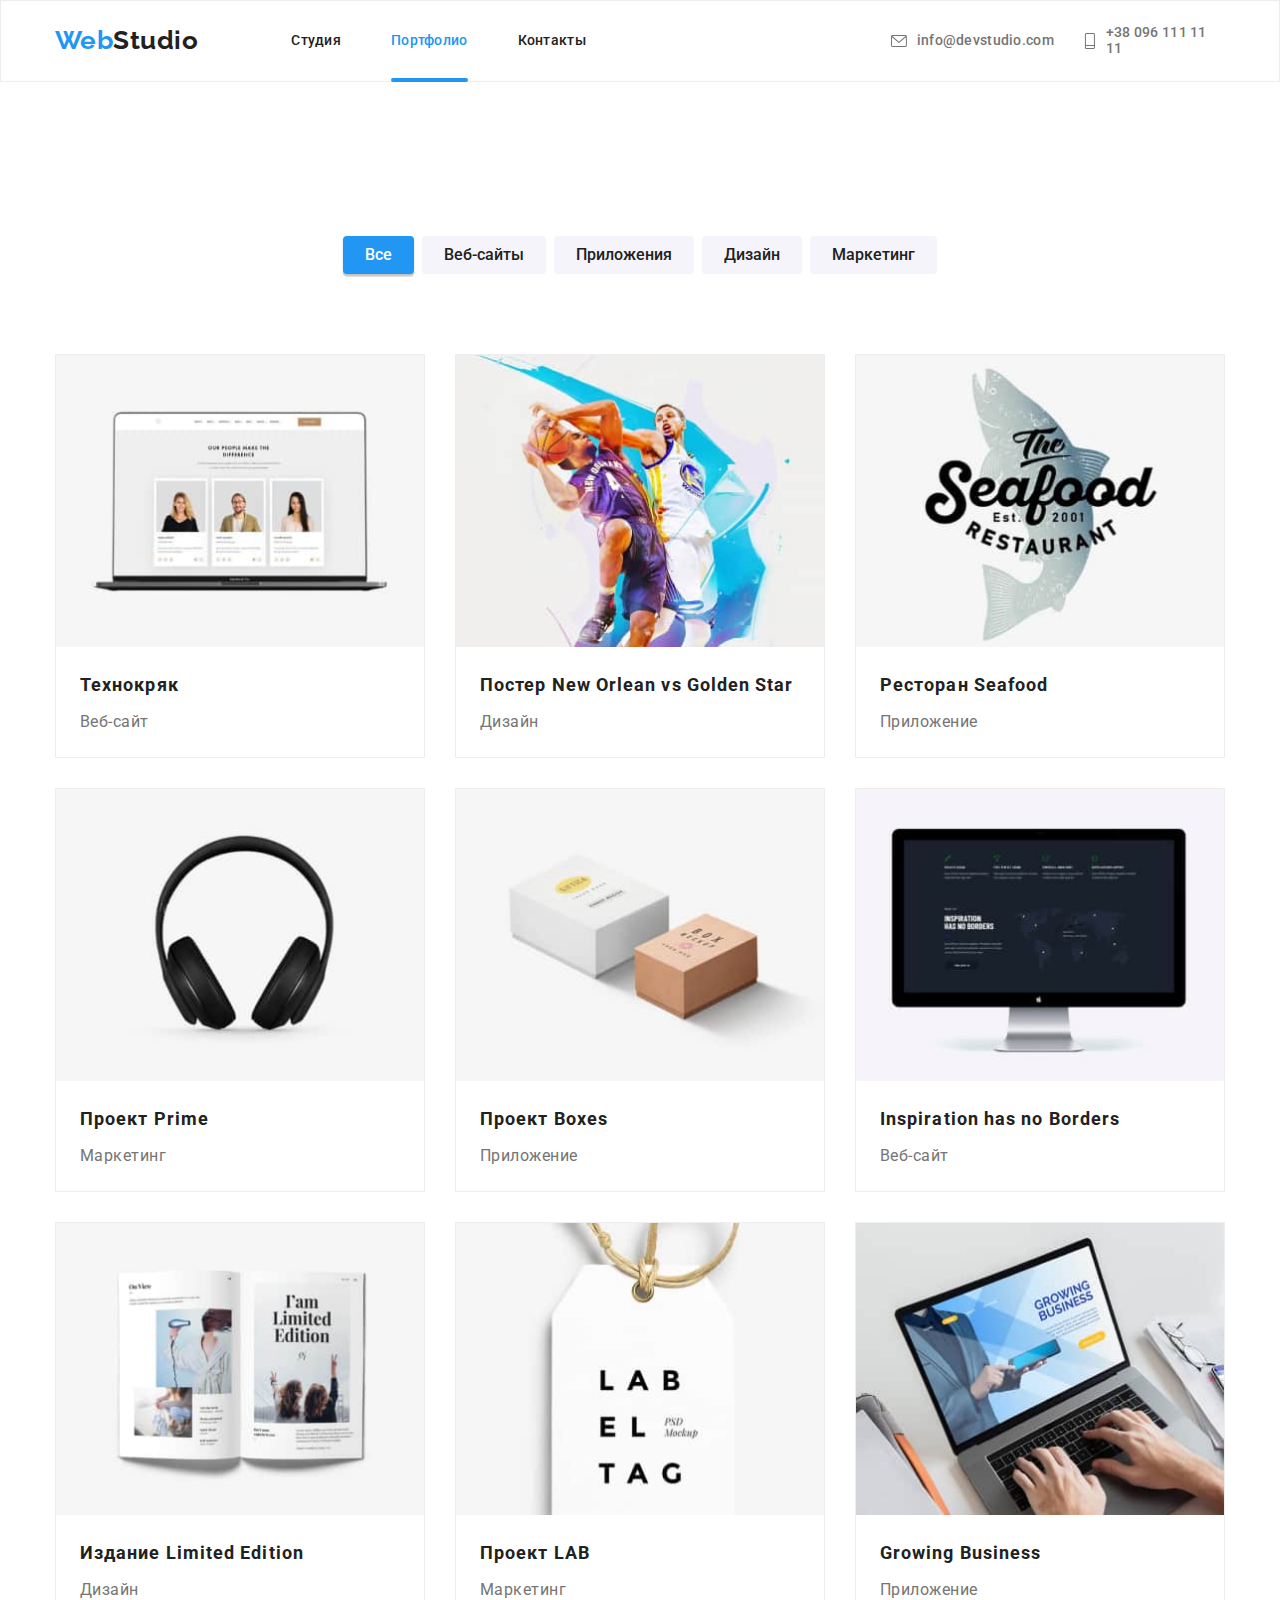
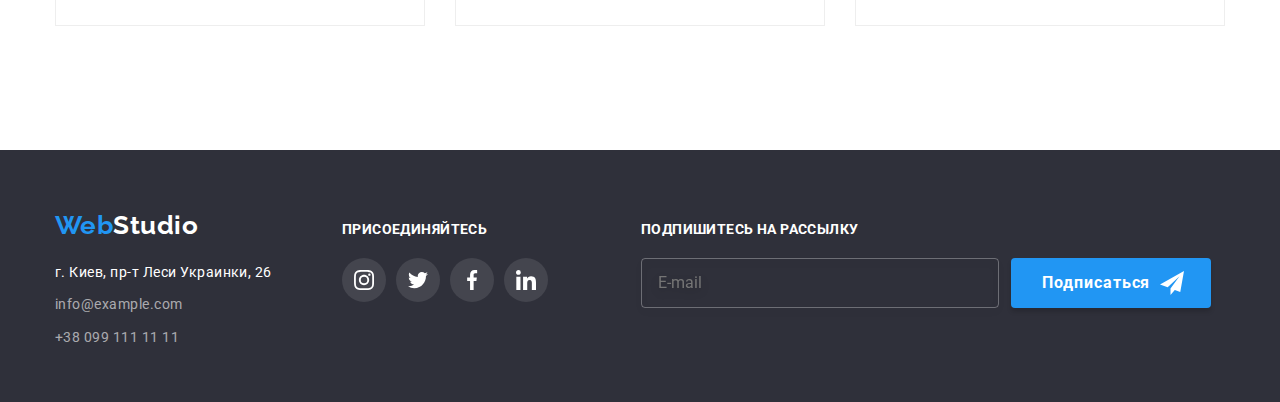
==== commit 9a069397: "Add changes" ====
--- a/portfolio.html
+++ b/portfolio.html
@@ -309,68 +309,70 @@
     <!-- FOOTER -->
     <footer class="page-footer">
       <div class="container page-footer--align">
-        <div class="address-box">
-          <a href="./index.html" class="address-box__link">
-            <span class="address-box__logo">Web</span>Studio</a
-          >
-          <address>
-            <ul class="footer-address">
-              <li class="footer-address__item">
-                <a
-                  href="https://goo.gl/maps/1nnUmnMPvjqET8Wr9"
-                  class="footer-address__link footer-address__link--address"
-                  >г. Киев, пр-т Леси Украинки, 26</a
-                >
-              </li>
-              <li class="footer-address__item">
-                <a
-                  href="mailto:info@example.com"
-                  class="footer-address__link footer-address__link--email"
-                  >info@example.com</a
-                >
-              </li>
-              <li class="footer-address__item">
-                <a
-                  href="tel:+380991111111"
-                  class="footer-address__link footer-address__link--tel"
-                  >+38 099 111 11 11</a
-                >
+        <div class="page-footer__container">
+          <div class="address-box">
+            <a href="./index.html" class="address-box__link">
+              <span class="address-box__logo">Web</span>Studio</a
+            >
+            <address>
+              <ul class="footer-address">
+                <li class="footer-address__item">
+                  <a
+                    href="https://goo.gl/maps/1nnUmnMPvjqET8Wr9"
+                    class="footer-address__link footer-address__link--address"
+                    >г. Киев, пр-т Леси Украинки, 26</a
+                  >
+                </li>
+                <li class="footer-address__item">
+                  <a
+                    href="mailto:info@example.com"
+                    class="footer-address__link footer-address__link--email"
+                    >info@example.com</a
+                  >
+                </li>
+                <li class="footer-address__item">
+                  <a
+                    href="tel:+380991111111"
+                    class="footer-address__link footer-address__link--tel"
+                    >+38 099 111 11 11</a
+                  >
+                </li>
+              </ul>
+            </address>
+          </div>
+          <div class="media-box">
+            <h3 class="media-box__title">присоединяйтесь</h3>
+            <ul class="media-box__list">
+              <li class="media-box__item">
+                <a href="#" aria-label="instagram" class="media-box__link">
+                  <svg class="media-box__icon" width="20" height="20">
+                    <use href="./images/icons.svg#instagram"></use>
+                  </svg>
+                </a>
+              </li>
+              <li class="media-box__item">
+                <a href="#" aria-label="twitter" class="media-box__link">
+                  <svg class="media-box__icon" width="20" height="20">
+                    <use href="./images/icons.svg#twitter"></use>
+                  </svg>
+                </a>
+              </li>
+              <li class="media-box__item">
+                <a href="#" aria-label="facebook" class="media-box__link">
+                  <svg class="media-box__icon" width="20" height="20">
+                    <use href="./images/icons.svg#facebook"></use>
+                  </svg>
+                </a>
+              </li>
+              <li class="media-box__item">
+                <a href="#" aria-label="linkedin" class="media-box__link">
+                  <svg class="media-box__icon" width="20" height="20">
+                    <use href="./images/icons.svg#linkedin"></use>
+                  </svg>
+                </a>
               </li>
             </ul>
-          </address>
-        </div>
-        <div class="media-box">
-          <h3 class="media-box__title">присоединяйтесь</h3>
-          <ul class="media-box__list">
-            <li class="media-box__item">
-              <a href="#" aria-label="instagram" class="media-box__link">
-                <svg class="media-box__icon" width="20" height="20">
-                  <use href="./images/icons.svg#instagram"></use>
-                </svg>
-              </a>
-            </li>
-            <li class="media-box__item">
-              <a href="#" aria-label="twitter" class="media-box__link">
-                <svg class="media-box__icon" width="20" height="20">
-                  <use href="./images/icons.svg#twitter"></use>
-                </svg>
-              </a>
-            </li>
-            <li class="media-box__item">
-              <a href="#" aria-label="facebook" class="media-box__link">
-                <svg class="media-box__icon" width="20" height="20">
-                  <use href="./images/icons.svg#facebook"></use>
-                </svg>
-              </a>
-            </li>
-            <li class="media-box__item">
-              <a href="#" aria-label="linkedin" class="media-box__link">
-                <svg class="media-box__icon" width="20" height="20">
-                  <use href="./images/icons.svg#linkedin"></use>
-                </svg>
-              </a>
-            </li>
-          </ul>
+          </div>
         </div>
         <form class="footer-form">
           <div class="footer-form__container">
--- a/css/main.min.css
+++ b/css/main.min.css
@@ -1,2 +1,2 @@
-/*! modern-normalize v1.1.0 | MIT License | https://github.com/sindresorhus/modern-normalize */*,::before,::after{-webkit-box-sizing:border-box;box-sizing:border-box}html{line-height:1.15;-webkit-text-size-adjust:100%;-moz-tab-size:4;-o-tab-size:4;tab-size:4}body{margin:0;font-family:system-ui,-apple-system,"Segoe UI",Roboto,Helvetica,Arial,sans-serif,"Apple Color Emoji","Segoe UI Emoji"}hr{height:0;color:inherit}abbr[title]{-webkit-text-decoration:underline dotted;text-decoration:underline dotted}b,strong{font-weight:bolder}code,kbd,samp,pre{font-family:ui-monospace, SFMono-Regular, Consolas, "Liberation Mono", Menlo, monospace;font-size:1em}small{font-size:80%}sub,sup{font-size:75%;line-height:0;position:relative;vertical-align:baseline}sub{bottom:-0.25em}sup{top:-0.5em}table{text-indent:0;border-color:inherit}button,input,optgroup,select,textarea{font-family:inherit;font-size:100%;line-height:1.15;margin:0}button,select{text-transform:none}button,[type="button"],[type="reset"],[type="submit"]{-webkit-appearance:button}::-moz-focus-inner{border-style:none;padding:0}:-moz-focusring{outline:1px dotted ButtonText}:-moz-ui-invalid{box-shadow:none}legend{padding:0}progress{vertical-align:baseline}::-webkit-inner-spin-button,::-webkit-outer-spin-button{height:auto}[type="search"]{-webkit-appearance:textfield;outline-offset:-2px}::-webkit-search-decoration{-webkit-appearance:none}::-webkit-file-upload-button{-webkit-appearance:button;font:inherit}summary{display:list-item}.nav__list,.head-address,.features,.occupation,.team,.clients,.projects,.footer-address,.media-box__list{list-style:none;padding:0;margin:0}.page-header__logo,.address-box__logo{color:#2196f3;font-family:Raleway, sans-serif}.media-box__title,.footer-form__title{text-transform:uppercase;margin-bottom:20px;margin-top:0;padding:0;font-weight:700;font-size:14px;line-height:1.14;letter-spacing:0.03em;color:#fff}body{background-color:#fff;color:#757575;font-family:Roboto, sans-serif;font-style:normal;letter-spacing:0.03em}.container{padding-left:15px;padding-right:15px}@media screen and (min-width: 480px){.container{width:480px}}@media screen and (min-width: 768px){.container{width:768px}}@media screen and (min-width: 1200px){.container{width:1200px;margin:0 auto}}.button{height:50px;width:200px;background-color:#2196f3;color:#fff;cursor:pointer;font-family:inherit;font-weight:700;font-size:16px;line-height:1.9px;letter-spacing:0.06em;-webkit-box-shadow:0px 4px 4px rgba(0,0,0,0.15);box-shadow:0px 4px 4px rgba(0,0,0,0.15);border-color:transparent;border-radius:4px}.section-title{color:#212121;font-weight:700;font-size:28px;line-height:1.17;text-align:center;margin:0;padding-bottom:30px;padding-top:60px}@media screen and (min-width: 1200px){.section-title{padding-bottom:50px;padding-top:94px;font-size:36px;line-height:1.16}}.page-header{border:1px solid #ececec;position:relative}.page-header--justify{height:80px}@media screen and (max-width: 767px){.page-header--justify{display:-webkit-box;display:-ms-flexbox;display:flex;-webkit-box-pack:justify;-ms-flex-pack:justify;justify-content:space-between;-webkit-box-align:center;-ms-flex-align:center;align-items:center}}@media screen and (min-width: 768px){.page-header__container{display:-webkit-box;display:-ms-flexbox;display:flex}}.page-header__logo-link{color:#212121;font-family:Raleway, sans-serif;text-decoration:none;font-weight:700;font-size:24px;line-height:1.16;margin-right:88px;margin-bottom:16px;margin-top:16px}@media screen and (min-width: 768px){.page-header__logo-link{margin-bottom:26px;margin-top:26px}}@media screen and (min-width: 1200px){.page-header__logo-link{font-weight:700;font-size:26px;line-height:1.19;margin-right:93px;margin-bottom:25px;margin-top:24px}}.nav{display:-webkit-box;display:-ms-flexbox;display:flex}@media screen and (max-width: 767px){.menu-container{display:none;position:absolute;left:0;top:100%;height:100%;width:100%}.menu-container.is-open{display:block;position:fixed;top:0;left:0;width:100%;height:100%;background-color:#fff;z-index:999}}@media screen and (min-width: 768px){.menu-container{display:-webkit-box;display:-ms-flexbox;display:flex;-webkit-box-align:center;-ms-flex-align:center;align-items:center}}@media screen and (min-width: 1200px){.menu-container{display:-webkit-box;display:-ms-flexbox;display:flex}}.nav__list{display:-webkit-box;display:-ms-flexbox;display:flex}@media screen and (max-width: 767px){.nav__list{-webkit-box-orient:vertical;-webkit-box-direction:normal;-ms-flex-direction:column;flex-direction:column;position:absolute;left:40px;top:48px}}@media screen and (min-width: 768px){.nav__item:not(:last-child){margin-right:50px}}.nav__link{color:#212121;text-decoration:none;letter-spacing:0.02em;padding:32px 0;display:block;-webkit-transition:color 250ms cubic-bezier(0.4, 0, 0.2, 1);transition:color 250ms cubic-bezier(0.4, 0, 0.2, 1);font-weight:500;font-size:40px;line-height:1.17;letter-spacing:0.02em}@media screen and (min-width: 768px){.nav__link{font-size:14px;line-height:1.14;text-align:center}}.nav__link:hover,.nav__link:focus{color:#2196f3}.nav__current{color:#2196f3;position:relative}@media screen and (min-width: 768px){.nav__current::after{content:"";display:inline-block;width:100%;height:4px;position:absolute;left:0;bottom:-1px;background-color:currentColor;border-radius:2px}}.nav__button{display:none}@media screen and (max-width: 767px){.nav__button{display:-webkit-inline-box;display:-ms-inline-flexbox;display:inline-flex;margin:0;padding:0;border:none;background-color:transparent;z-index:999}}.nav__button .nav__icon-cross{display:none}.nav__button .nav__icon-menu{display:block}.nav__button.is-open .nav__icon-cross{display:block}.nav__button.is-open .nav__icon-menu{display:none}@media screen and (min-width: 768px) and (max-width: 1199px){.head-address{margin-left:84px;padding-right:50px}}@media screen and (min-width: 1200px){.head-address{display:-webkit-box;display:-ms-flexbox;display:flex;-webkit-box-align:center;-ms-flex-align:center;align-items:center;margin-left:305px}}@media screen and (min-width: 768px) and (max-width: 1199px){.head-address__item:nth-child(1){margin-right:30px;margin-bottom:10px}}@media screen and (max-width: 767px){.head-address--larger-size{font-size:24px;line-height:1.16;letter-spacing:0.02em;position:absolute;left:40px;bottom:134px}}@media screen and (max-width: 767px){.head-address--smaller-size{font-size:34px;line-height:1.17;letter-spacing:0.02em;margin-bottom:32px;position:absolute;left:40px;bottom:194px}}.head-address__link{color:#757575;text-decoration:none;letter-spacing:0.02em;font-weight:500;display:-webkit-box;display:-ms-flexbox;display:flex;-webkit-box-align:center;-ms-flex-align:center;align-items:center;-webkit-transition:color 250ms cubic-bezier(0.4, 0, 0.2, 1);transition:color 250ms cubic-bezier(0.4, 0, 0.2, 1)}.head-address__link:hover,.head-address__link:focus{color:#2196f3}@media screen and (min-width: 768px){.head-address__link{font-size:14px;line-height:1.14}}.head-address__link:hover .head-address__icon,.head-address__link:focus .head-address__icon{fill:#2196f3}.head-address__icon{fill:#757575;margin-right:10px;-webkit-transition:fill 250ms cubic-bezier(0.4, 0, 0.2, 1);transition:fill 250ms cubic-bezier(0.4, 0, 0.2, 1)}@media screen and (max-width: 767px){.head-address__icon{display:none}}.hero{text-align:center;padding:200px 0;background-image:-webkit-gradient(linear, left top, right top, from(rgba(47,48,58,0.4)), to(rgba(47,48,58,0.4))),url(../images/background.jpg);background-image:linear-gradient(to right, rgba(47,48,58,0.4), rgba(47,48,58,0.4)),url(../images/background.jpg);background-color:#2f303a;background-repeat:no-repeat;background-position:center;max-width:1600px}.hero__title{color:#fff;margin-top:0;margin-bottom:30px;font-weight:900;font-size:26px;line-height:1.61;letter-spacing:0.06em;text-transform:uppercase}@media screen and (min-width: 1200px){.hero__title{font-size:44px;line-height:1.37}}.backdrop{position:fixed;top:0;left:0;width:100%;height:100%;z-index:1;background-color:rgba(0,0,0,0.2);-webkit-transition:250ms linear;transition:250ms linear;overflow-y:scroll}.backdrop.is-hidden{opacity:0;pointer-events:none;visibility:hidden}.backdrop.is-hidden .modal{-webkit-transform:translate(-50%, -50%) scale(0.9);transform:translate(-50%, -50%) scale(0.9)}.modal{position:absolute;top:50%;left:50%;width:450px;height:609px;-webkit-transform:translate(-50%, -50%) scale(1);transform:translate(-50%, -50%) scale(1);-webkit-transition:-webkit-transform 250ms linear;transition:-webkit-transform 250ms linear;transition:transform 250ms linear;transition:transform 250ms linear, -webkit-transform 250ms linear;-webkit-box-shadow:0px 1px 3px rgba(0,0,0,0.12),0px 1px 1px rgba(0,0,0,0.14),0px 2px 1px rgba(0,0,0,0.2);box-shadow:0px 1px 3px rgba(0,0,0,0.12),0px 1px 1px rgba(0,0,0,0.14),0px 2px 1px rgba(0,0,0,0.2);border-radius:4px;background-color:#fff;padding:40px}@media screen and (min-width: 768px){.modal{width:528px;height:581px}}.modal__button{position:absolute;top:8px;right:8px;width:30px;height:30px;padding:0;border-radius:50%;border:1px solid rgba(0,0,0,0.1);background-color:#fff;cursor:pointer}.modal__button:hover .modal__icon,.modal__button:focus .modal__icon{fill:#2196f3}.modal__icon{-webkit-transition:fill 250ms cubic-bezier(0.4, 0, 0.2, 1);transition:fill 250ms cubic-bezier(0.4, 0, 0.2, 1);margin:0 9px}.modal__text{font-weight:700;font-size:20px;line-height:1.15;margin:0 0 12px 0;color:#212121}.form__label{font-weight:400;font-size:12px;line-height:1.16;letter-spacing:0.01em;display:-webkit-box;display:-ms-flexbox;display:flex;color:#757575}.form__box{position:relative}.form__input{width:100%;height:40px;border:1px solid rgba(33,33,33,0.2);border-radius:4px;padding:11px 42px;margin-bottom:10px;margin-top:4px;font-weight:normal;font-size:12px;line-height:1.16;letter-spacing:0.01em}.form__input:focus{border:1px solid #2196f3;outline:0}.form__input:focus ~ .form__icon{fill:#2196f3}.form__icon{position:absolute;top:0;left:14px}.form__comment{width:100%;height:120px;border:1px solid rgba(33,33,33,0.2);border-radius:4px;resize:none;padding:12px 16px;margin-top:4px;font-weight:normal;font-size:12px;line-height:1.16;letter-spacing:0.01em}.form__comment::-webkit-input-placeholder{color:rgba(117,117,117,0.5)}.form__comment:-ms-input-placeholder{color:rgba(117,117,117,0.5)}.form__comment::-ms-input-placeholder{color:rgba(117,117,117,0.5)}.form__comment::placeholder{color:rgba(117,117,117,0.5)}.form__comment:focus{border:1px solid #2196f3;outline:0}.form__comment:not(:placeholder-shown){color:#212121}.checkbox{font-weight:normal;font-size:12px;line-height:1.16;color:#757575;-webkit-box-align:center;-ms-flex-align:center;align-items:center;-webkit-box-pack:justify;-ms-flex-pack:justify;justify-content:space-between;display:-webkit-box;display:-ms-flexbox;display:flex}@media screen and (min-width: 1200px){.checkbox{font-size:14px;line-height:1.71}}.form__checkbox{margin-bottom:30px;margin-top:20px}.checkbox__visually-hidden{position:absolute;white-space:nowrap;width:1px;height:1px;overflow:hidden;border:0;padding:0;clip:rect(0 0 0 0);-webkit-clip-path:inset(50%);clip-path:inset(50%);margin:-1px}.checkbox__visually-hidden:checked+.checkbox__icon{background-color:#2196f3;border:transparent}.checkbox__icon{width:16px;height:15px;border-radius:2px;border:2px solid #212121;margin-bottom:3px;cursor:pointer}@media screen and (min-width: 1200px){.checkbox__icon{margin-right:7px}}.checkbox__link{color:#2196f3}.section-title--visually-hidden{position:absolute;white-space:nowrap;width:1px;height:1px;overflow:hidden;border:0;padding:0;clip:rect(0 0 0 0);-webkit-clip-path:inset(50%);clip-path:inset(50%);margin:-1px}.features{padding-top:60px;padding-bottom:60px}@media screen and (min-width: 768px){.features{display:-webkit-box;display:-ms-flexbox;display:flex;-ms-flex-wrap:wrap;flex-wrap:wrap}}@media screen and (min-width: 1200px){.features{padding-top:94px;padding-bottom:0;display:-webkit-box;display:-ms-flexbox;display:flex;-ms-flex-wrap:nowrap;flex-wrap:nowrap}}.features__item{margin-bottom:30px}@media screen and (min-width: 768px){.features__item{width:calc((100% - 2 * 30px) / 2);margin-right:15px;margin-left:15px}}@media screen and (min-width: 1200px){.features__item{margin:0}}@media screen and (min-width: 1200px){.features__item:not(:last-child){margin-right:30px}}.features__icon{background-color:#f5f4fa;display:block;margin-bottom:30px;padding:25px 100px}@media screen and (max-width: 767px){.features__icon{width:450px}}@media screen and (min-width: 768px) and (max-width: 1199px){.features__icon{width:354px}}.features__title{color:#212121;font-weight:700;font-size:14px;line-height:1.14;text-transform:uppercase}@media screen and (max-width: 767px){.features__title{text-align:center}}.features__text{font-size:14px;line-height:1.71;margin-bottom:0}@media screen and (max-width: 1199px){.section-occupation{display:none}}.occupation{display:-webkit-box;display:-ms-flexbox;display:flex;padding-bottom:94px}.occupation__item{position:relative;display:-webkit-box;display:-ms-flexbox;display:flex}.occupation__item:not(:last-child){margin-right:30px}.occupation__caption{position:absolute;bottom:0;left:0;width:370px;height:70px;display:-webkit-box;display:-ms-flexbox;display:flex;-webkit-box-align:center;-ms-flex-align:center;align-items:center;-webkit-box-pack:center;-ms-flex-pack:center;justify-content:center;font-weight:700;font-size:14px;line-height:1.14;text-transform:uppercase;color:#fff;background-color:rgba(47,48,58,0.8)}.occupation__text{margin:0;padding:0}.section{background-color:#f5f4fa}@media screen and (min-width: 768px){.team{padding-bottom:94px}}.team__item{-webkit-box-shadow:0px 1px 3px rgba(0,0,0,0.12),0px 1px 1px rgba(0,0,0,0.14),0px 2px 1px rgba(0,0,0,0.2);box-shadow:0px 1px 3px rgba(0,0,0,0.12),0px 1px 1px rgba(0,0,0,0.14),0px 2px 1px rgba(0,0,0,0.2);border-radius:0px 0px 4px 4px;margin-right:30px;text-align:center;background-color:#fff}.team__pic{display:block}.team__title{color:#212121;font-weight:500;font-size:16px;line-height:1.18;padding:30px 0 10px;margin:0}.team__text{padding-bottom:16px;margin:0}.media-links{padding:0;display:-webkit-box;display:-ms-flexbox;display:flex;-webkit-box-pack:center;-ms-flex-pack:center;justify-content:center;padding-bottom:30px}.media-links__item{width:44px;height:44px;border:none;border-radius:50%;-webkit-box-align:center;-ms-flex-align:center;align-items:center;display:-webkit-box;display:-ms-flexbox;display:flex;margin-right:10px;-webkit-box-pack:center;-ms-flex-pack:center;justify-content:center;background-color:#fff;-webkit-transition:background-color 250ms cubic-bezier(0.4, 0, 0.2, 1);transition:background-color 250ms cubic-bezier(0.4, 0, 0.2, 1)}.media-links__item:hover,.media-links__item:focus{background-color:#2196f3}.media-links__item:nth-child(4){margin-right:0}.media-links__item:hover .media-links__icon,.media-links__item:focus .media-links__icon{fill:#fff}.media-links__link{width:100%;height:100%;display:-webkit-box;display:-ms-flexbox;display:flex;-webkit-box-pack:center;-ms-flex-pack:center;justify-content:center;-webkit-box-align:center;-ms-flex-align:center;align-items:center}.media-links__icon{fill:#afb1b8;-webkit-transition:fill 250ms cubic-bezier(0.4, 0, 0.2, 1);transition:fill 250ms cubic-bezier(0.4, 0, 0.2, 1)}.clients{display:-webkit-box;display:-ms-flexbox;display:flex;-ms-flex-wrap:wrap;flex-wrap:wrap;margin-right:-15px;padding-bottom:60px}@media screen and (min-width: 1200px){.clients{-ms-flex-wrap:nowrap;flex-wrap:nowrap;padding-bottom:94px;margin-bottom:0}}.clients__item{border:1px solid #afb1b8;border-radius:4px;margin-right:15px;background-color:#fff;width:calc((100% - 4 * 15px) / 2);height:92px;margin-bottom:30px;-webkit-transition:border 250ms cubic-bezier(0.4, 0, 0.2, 1);transition:border 250ms cubic-bezier(0.4, 0, 0.2, 1)}@media screen and (min-width: 768px){.clients__item{width:calc((100% - 6 * 15px) / 3)}}.clients__item:hover,.clients__item:focus{border:1px solid #2196f3}@media screen and (max-width: 479px){.clients__item:nth-child(n+5){margin-bottom:0}}@media screen and (min-width: 768px) and (max-width: 1199px){.clients__item:nth-child(3n+3){margin-right:0}}@media screen and (min-width: 768px) and (max-width: 1199px){.clients__item:nth-last-child(-n+3){margin-bottom:0}}.clients__item:hover .clients__icon,.clients__item:focus .clients__icon{fill:#2196f3}.clients__link{width:100%;height:100%;display:-webkit-box;display:-ms-flexbox;display:flex;-webkit-box-pack:center;-ms-flex-pack:center;justify-content:center;-webkit-box-align:center;-ms-flex-align:center;align-items:center}.clients__icon{fill:#afb1b8;-webkit-transition:fill 250ms cubic-bezier(0.4, 0, 0.2, 1);transition:fill 250ms cubic-bezier(0.4, 0, 0.2, 1)}.filter{display:-webkit-box;display:-ms-flexbox;display:flex;-webkit-box-pack:center;-ms-flex-pack:center;justify-content:center}@media screen and (max-width: 767px){.filter{-webkit-box-pack:start;-ms-flex-pack:start;justify-content:flex-start;-ms-flex-wrap:wrap;flex-wrap:wrap;margin-top:60px;margin-bottom:40px}}@media screen and (min-width: 768px){.filter{padding-top:60px;padding-bottom:30px}}@media screen and (min-width: 1200px){.filter{margin:94px 0 50px}}.filter__button{background-color:#f5f4fa;color:#212121;cursor:pointer;font-family:inherit;border-radius:4px;padding:6px 22px;border:none;margin-right:8px;font-weight:500;font-size:16px;line-height:1.6;-webkit-transition:background-color 250ms cubic-bezier(0.4, 0, 0.2, 1),color 250ms cubic-bezier(0.4, 0, 0.2, 1),-webkit-box-shadow 250ms cubic-bezier(0.4, 0, 0.2, 1);transition:background-color 250ms cubic-bezier(0.4, 0, 0.2, 1),color 250ms cubic-bezier(0.4, 0, 0.2, 1),-webkit-box-shadow 250ms cubic-bezier(0.4, 0, 0.2, 1);transition:box-shadow 250ms cubic-bezier(0.4, 0, 0.2, 1),background-color 250ms cubic-bezier(0.4, 0, 0.2, 1),color 250ms cubic-bezier(0.4, 0, 0.2, 1);transition:box-shadow 250ms cubic-bezier(0.4, 0, 0.2, 1),background-color 250ms cubic-bezier(0.4, 0, 0.2, 1),color 250ms cubic-bezier(0.4, 0, 0.2, 1),-webkit-box-shadow 250ms cubic-bezier(0.4, 0, 0.2, 1)}.filter__button:last-child{margin-right:0}@media screen and (max-width: 767px){.filter__button:nth-child(-n+3){margin-bottom:15px}}.filter__button:hover,.filter__button:focus{background-color:#2196f3;color:#fff;-webkit-box-shadow:0px 3px 1px rgba(0,0,0,0.1),0px 1px 2px rgba(0,0,0,0.08),0px 2px 2px rgba(0,0,0,0.12);box-shadow:0px 3px 1px rgba(0,0,0,0.1),0px 1px 2px rgba(0,0,0,0.08),0px 2px 2px rgba(0,0,0,0.12)}.filter--accent{background-color:#2196f3;color:#fff;-webkit-box-shadow:0px 3px 1px rgba(0,0,0,0.1),0px 1px 2px rgba(0,0,0,0.08),0px 2px 2px rgba(0,0,0,0.12);box-shadow:0px 3px 1px rgba(0,0,0,0.1),0px 1px 2px rgba(0,0,0,0.08),0px 2px 2px rgba(0,0,0,0.12)}.projects{display:-webkit-box;display:-ms-flexbox;display:flex;-ms-flex-wrap:wrap;flex-wrap:wrap;margin-bottom:94px;width:inherit}.projects__item{margin-right:30px;margin-bottom:30px;border:1px solid #eeeeee;width:450px;height:404px;-webkit-transition:-webkit-box-shadow 250ms cubic-bezier(0.4, 0, 0.2, 1);transition:-webkit-box-shadow 250ms cubic-bezier(0.4, 0, 0.2, 1);transition:box-shadow 250ms cubic-bezier(0.4, 0, 0.2, 1);transition:box-shadow 250ms cubic-bezier(0.4, 0, 0.2, 1), -webkit-box-shadow 250ms cubic-bezier(0.4, 0, 0.2, 1)}@media screen and (min-width: 768px){.projects__item{width:354px;height:440px}}@media screen and (min-width: 1200px){.projects__item{width:370px;height:404px}}.projects__item:hover,.projects__item:focus{-webkit-box-shadow:0px 1px 1px rgba(0,0,0,0.12),0px 4px 4px rgba(0,0,0,0.06),1px 4px 6px rgba(0,0,0,0.16);box-shadow:0px 1px 1px rgba(0,0,0,0.12),0px 4px 4px rgba(0,0,0,0.06),1px 4px 6px rgba(0,0,0,0.16)}.projects__item:hover .projects__box::before,.projects__item:focus .projects__box::before{background-color:rgba(33,150,243,0.9);-webkit-transform:translateY(0);transform:translateY(0)}.projects__item:hover .projects__text,.projects__item:focus .projects__text{-webkit-transform:translateY(0);transform:translateY(0)}.projects__link{cursor:pointer}.projects__box{position:relative;overflow:hidden;background-color:rgba(33,150,243,0.9)}.projects__box::before{position:absolute;top:0;left:0;width:100%;height:100%;content:"";background-color:rgba(33,150,243,0.9);-webkit-transform:translateY(100%);transform:translateY(100%);-webkit-transition:-webkit-transform 250ms cubic-bezier(0.4, 0, 0.2, 1);transition:-webkit-transform 250ms cubic-bezier(0.4, 0, 0.2, 1);transition:transform 250ms cubic-bezier(0.4, 0, 0.2, 1);transition:transform 250ms cubic-bezier(0.4, 0, 0.2, 1), -webkit-transform 250ms cubic-bezier(0.4, 0, 0.2, 1)}.projects__pic{display:block;width:100%}.projects__text{margin:0;padding:63px 24px;position:absolute;top:0;left:0;-webkit-transform:translateY(100%);transform:translateY(100%);-webkit-transition:-webkit-transform 250ms cubic-bezier(0.4, 0, 0.2, 1);transition:-webkit-transform 250ms cubic-bezier(0.4, 0, 0.2, 1);transition:transform 250ms cubic-bezier(0.4, 0, 0.2, 1);transition:transform 250ms cubic-bezier(0.4, 0, 0.2, 1), -webkit-transform 250ms cubic-bezier(0.4, 0, 0.2, 1);font-weight:400;font-size:18px;line-height:1.55;color:#fff}.projects__title{color:#212121;font-weight:700;font-size:18px;line-height:2;letter-spacing:0.06em;padding:20px 24px 4px;margin:0}.projects__description{font-size:16px;line-height:1.87;padding:0 24px 20px;margin:0}.page-footer{background-color:#2f303a;padding:60px 0}@media screen and (min-width: 1200px){.page-footer{height:252px}}@media screen and (min-width: 1200px){.page-footer--align{display:-webkit-box;display:-ms-flexbox;display:flex;-webkit-box-align:baseline;-ms-flex-align:baseline;align-items:baseline}}@media screen and (min-width: 768px){.page-footer__container{display:-webkit-box;display:-ms-flexbox;display:flex;-ms-flex-pack:distribute;justify-content:space-around;margin-bottom:60px}}@media screen and (min-width: 1200px){.page-footer__container{-webkit-box-pack:center;-ms-flex-pack:center;justify-content:center;-webkit-box-align:baseline;-ms-flex-align:baseline;align-items:baseline;margin-bottom:0}}@media screen and (max-width: 767px){.address-box{margin-bottom:60px;text-align:center}}@media screen and (min-width: 1200px){.address-box{margin-right:70px}}.address-box__link{color:#fff;font-family:Raleway, sans-serif;text-decoration:none;font-weight:700;font-size:24px;line-height:1.16;margin-bottom:20px;display:block}@media screen and (min-width: 768px) and (max-width: 1199px){.address-box__link{display:-webkit-box;display:-ms-flexbox;display:flex;-webkit-box-pack:center;-ms-flex-pack:center;justify-content:center;font-size:26px;line-height:1.19}}@media screen and (min-width: 1200px){.address-box__link{font-size:26px;line-height:1.19}}.footer-address__item{margin-bottom:8px}.footer-address__item:last-child{margin-bottom:0}@media screen and (min-width: 1200px){.footer-address__item{margin-bottom:9px}}.footer-address__link{text-decoration:none;-webkit-transition:color 250ms cubic-bezier(0.4, 0, 0.2, 1);transition:color 250ms cubic-bezier(0.4, 0, 0.2, 1)}.footer-address__link:hover,.footer-address__link:focus{color:#2196f3}.footer-address__link--address{color:#fff;font-weight:400;font-size:14px;font-style:normal;line-height:1.71}.footer-address__link--email,.footer-address__link--tel{color:rgba(255,255,255,0.6);font-style:normal;font-weight:400;font-size:14px;line-height:1.71}@media screen and (max-width: 767px){.media-box{margin-bottom:60px}}@media screen and (min-width: 1200px){.media-box{display:-webkit-box;display:-ms-flexbox;display:flex;width:206px;height:80px;-webkit-box-orient:vertical;-webkit-box-direction:normal;-ms-flex-direction:column;flex-direction:column;margin-right:93px}}@media screen and (max-width: 767px){.media-box__title{text-align:center}}.media-box__list{display:-webkit-box;display:-ms-flexbox;display:flex;-webkit-box-pack:center;-ms-flex-pack:center;justify-content:center}.media-box__item{width:44px;height:44px;border:none;border-radius:50%;-webkit-box-align:center;-ms-flex-align:center;align-items:center;display:-webkit-box;display:-ms-flexbox;display:flex;margin-right:10px;-webkit-box-pack:center;-ms-flex-pack:center;justify-content:center;background-color:rgba(255,255,255,0.1);-webkit-transition:background-color 250ms cubic-bezier(0.4, 0, 0.2, 1);transition:background-color 250ms cubic-bezier(0.4, 0, 0.2, 1)}.media-box__item:hover,.media-box__item:focus{background-color:#2196f3}.media-box__item:nth-child(4){margin-right:0}.media-box__link{width:100%;height:100%;display:-webkit-box;display:-ms-flexbox;display:flex;-webkit-box-pack:center;-ms-flex-pack:center;justify-content:center;-webkit-box-align:center;-ms-flex-align:center;align-items:center}.media-box__icon{fill:#fff}.footer-form{display:-webkit-box;display:-ms-flexbox;display:flex;-webkit-box-pack:center;-ms-flex-pack:center;justify-content:center;-webkit-box-align:center;-ms-flex-align:center;align-items:center;-webkit-box-orient:vertical;-webkit-box-direction:normal;-ms-flex-direction:column;flex-direction:column}@media screen and (min-width: 1200px){.footer-form{-webkit-box-align:end;-ms-flex-align:end;align-items:flex-end;-webkit-box-orient:horizontal;-webkit-box-direction:normal;-ms-flex-direction:row;flex-direction:row}}@media screen and (max-width: 1199px){.footer-form__container{margin-bottom:20px}}@media screen and (max-width: 1199px){.footer-form__title{text-align:center}}.footer-form__input{width:450px;height:50px;border:1px solid rgba(255,255,255,0.3);-webkit-filter:drop-shadow(0px 4px 4px rgba(0,0,0,0.15));filter:drop-shadow(0px 4px 4px rgba(0,0,0,0.15));border-radius:4px;padding-left:16px;margin-right:12px;background-color:inherit;color:#fff}@media screen and (min-width: 1200px){.footer-form__input{width:358px}}.footer-form--subscribe{display:-webkit-box;display:-ms-flexbox;display:flex;-webkit-box-align:center;-ms-flex-align:center;align-items:center;padding-left:29px}.footer-form__icon{margin-left:10px}
+/*! modern-normalize v1.1.0 | MIT License | https://github.com/sindresorhus/modern-normalize */*,::before,::after{-webkit-box-sizing:border-box;box-sizing:border-box}html{line-height:1.15;-webkit-text-size-adjust:100%;-moz-tab-size:4;-o-tab-size:4;tab-size:4}body{margin:0;font-family:system-ui,-apple-system,"Segoe UI",Roboto,Helvetica,Arial,sans-serif,"Apple Color Emoji","Segoe UI Emoji"}hr{height:0;color:inherit}abbr[title]{-webkit-text-decoration:underline dotted;text-decoration:underline dotted}b,strong{font-weight:bolder}code,kbd,samp,pre{font-family:ui-monospace, SFMono-Regular, Consolas, "Liberation Mono", Menlo, monospace;font-size:1em}small{font-size:80%}sub,sup{font-size:75%;line-height:0;position:relative;vertical-align:baseline}sub{bottom:-0.25em}sup{top:-0.5em}table{text-indent:0;border-color:inherit}button,input,optgroup,select,textarea{font-family:inherit;font-size:100%;line-height:1.15;margin:0}button,select{text-transform:none}button,[type="button"],[type="reset"],[type="submit"]{-webkit-appearance:button}::-moz-focus-inner{border-style:none;padding:0}:-moz-focusring{outline:1px dotted ButtonText}:-moz-ui-invalid{box-shadow:none}legend{padding:0}progress{vertical-align:baseline}::-webkit-inner-spin-button,::-webkit-outer-spin-button{height:auto}[type="search"]{-webkit-appearance:textfield;outline-offset:-2px}::-webkit-search-decoration{-webkit-appearance:none}::-webkit-file-upload-button{-webkit-appearance:button;font:inherit}summary{display:list-item}.nav__list,.head-address,.features,.occupation,.team,.clients,.projects,.footer-address,.media-box__list{list-style:none;padding:0;margin:0}.page-header__logo,.address-box__logo{color:#2196f3;font-family:Raleway, sans-serif}.media-box__title,.footer-form__title{text-transform:uppercase;margin-bottom:20px;margin-top:0;padding:0;font-weight:700;font-size:14px;line-height:1.14;letter-spacing:0.03em;color:#fff}body{background-color:#fff;color:#757575;font-family:Roboto, sans-serif;font-style:normal;letter-spacing:0.03em}.container{padding-left:15px;padding-right:15px}@media screen and (min-width: 480px){.container{width:480px}}@media screen and (min-width: 768px){.container{width:768px}}@media screen and (min-width: 1200px){.container{width:1200px;margin:0 auto}}.button{height:50px;width:200px;background-color:#2196f3;color:#fff;cursor:pointer;font-family:inherit;font-weight:700;font-size:16px;line-height:1.9px;letter-spacing:0.06em;-webkit-box-shadow:0px 4px 4px rgba(0,0,0,0.15);box-shadow:0px 4px 4px rgba(0,0,0,0.15);border-color:transparent;border-radius:4px}.section-title{color:#212121;font-weight:700;font-size:28px;line-height:1.17;text-align:center;margin:0;padding-bottom:30px;padding-top:60px}@media screen and (min-width: 1200px){.section-title{padding-bottom:50px;padding-top:94px;font-size:36px;line-height:1.16}}.page-header{border:1px solid #ececec;position:relative}.page-header--justify{height:80px}@media screen and (max-width: 767px){.page-header--justify{display:-webkit-box;display:-ms-flexbox;display:flex;-webkit-box-pack:justify;-ms-flex-pack:justify;justify-content:space-between;-webkit-box-align:center;-ms-flex-align:center;align-items:center}}@media screen and (min-width: 768px){.page-header__container{display:-webkit-box;display:-ms-flexbox;display:flex}}.page-header__logo-link{color:#212121;font-family:Raleway, sans-serif;text-decoration:none;font-weight:700;font-size:24px;line-height:1.16;margin-right:88px;margin-bottom:16px;margin-top:16px}@media screen and (min-width: 768px){.page-header__logo-link{margin-bottom:26px;margin-top:26px}}@media screen and (min-width: 1200px){.page-header__logo-link{font-weight:700;font-size:26px;line-height:1.19;margin-right:93px;margin-bottom:25px;margin-top:24px}}.nav{display:-webkit-box;display:-ms-flexbox;display:flex}@media screen and (max-width: 767px){.menu-container{display:none;position:absolute;left:0;top:100%;height:100%;width:100%}.menu-container.is-open{display:block;position:fixed;top:0;left:0;width:100%;height:100%;background-color:#fff;z-index:999}}@media screen and (min-width: 768px){.menu-container{display:-webkit-box;display:-ms-flexbox;display:flex;-webkit-box-align:center;-ms-flex-align:center;align-items:center}}@media screen and (min-width: 1200px){.menu-container{display:-webkit-box;display:-ms-flexbox;display:flex}}.nav__list{display:-webkit-box;display:-ms-flexbox;display:flex}@media screen and (max-width: 767px){.nav__list{-webkit-box-orient:vertical;-webkit-box-direction:normal;-ms-flex-direction:column;flex-direction:column;position:absolute;left:40px;top:48px}}@media screen and (min-width: 768px){.nav__item:not(:last-child){margin-right:50px}}.nav__link{color:#212121;text-decoration:none;letter-spacing:0.02em;padding:32px 0;display:block;-webkit-transition:color 250ms cubic-bezier(0.4, 0, 0.2, 1);transition:color 250ms cubic-bezier(0.4, 0, 0.2, 1);font-weight:500;font-size:40px;line-height:1.17;letter-spacing:0.02em}@media screen and (min-width: 768px){.nav__link{font-size:14px;line-height:1.14;text-align:center}}.nav__link:hover,.nav__link:focus{color:#2196f3}.nav__current{color:#2196f3;position:relative}@media screen and (min-width: 768px){.nav__current::after{content:"";display:inline-block;width:100%;height:4px;position:absolute;left:0;bottom:-1px;background-color:currentColor;border-radius:2px}}.nav__button{display:none}@media screen and (max-width: 767px){.nav__button{display:-webkit-inline-box;display:-ms-inline-flexbox;display:inline-flex;margin:0;padding:0;border:none;background-color:transparent;z-index:999}}.nav__button .nav__icon-cross{display:none}.nav__button .nav__icon-menu{display:block}.nav__button.is-open .nav__icon-cross{display:block}.nav__button.is-open .nav__icon-menu{display:none}@media screen and (min-width: 768px) and (max-width: 1199px){.head-address{margin-left:84px}}@media screen and (min-width: 1200px){.head-address{display:-webkit-box;display:-ms-flexbox;display:flex;-webkit-box-align:center;-ms-flex-align:center;align-items:center;margin-left:305px}}@media screen and (min-width: 768px) and (max-width: 1199px){.head-address__item:nth-child(1){margin-bottom:10px}}@media screen and (min-width: 1200px){.head-address__item:first-child{margin-right:30px}}@media screen and (max-width: 767px){.head-address--larger-size{font-size:24px;line-height:1.16;letter-spacing:0.02em;position:absolute;left:40px;bottom:134px}}@media screen and (max-width: 767px){.head-address--smaller-size{font-size:34px;line-height:1.17;letter-spacing:0.02em;margin-bottom:32px;position:absolute;left:40px;bottom:194px}}.head-address__link{color:#757575;text-decoration:none;letter-spacing:0.02em;font-weight:500;display:-webkit-box;display:-ms-flexbox;display:flex;-webkit-box-align:center;-ms-flex-align:center;align-items:center;-webkit-transition:color 250ms cubic-bezier(0.4, 0, 0.2, 1);transition:color 250ms cubic-bezier(0.4, 0, 0.2, 1)}.head-address__link:hover,.head-address__link:focus{color:#2196f3}@media screen and (min-width: 768px){.head-address__link{font-size:14px;line-height:1.14}}.head-address__link:hover .head-address__icon,.head-address__link:focus .head-address__icon{fill:#2196f3}.head-address__icon{fill:#757575;margin-right:10px;-webkit-transition:fill 250ms cubic-bezier(0.4, 0, 0.2, 1);transition:fill 250ms cubic-bezier(0.4, 0, 0.2, 1)}@media screen and (max-width: 767px){.head-address__icon{display:none}}.hero{text-align:center;padding:200px 0;background-image:-webkit-gradient(linear, left top, right top, from(rgba(47,48,58,0.4)), to(rgba(47,48,58,0.4))),url(../images/background.jpg);background-image:linear-gradient(to right, rgba(47,48,58,0.4), rgba(47,48,58,0.4)),url(../images/background.jpg);background-color:#2f303a;background-repeat:no-repeat;background-position:center;max-width:1600px}.hero__title{color:#fff;margin-top:0;margin-bottom:30px;font-weight:900;font-size:26px;line-height:1.61;letter-spacing:0.06em;text-transform:uppercase}@media screen and (min-width: 1200px){.hero__title{font-size:44px;line-height:1.37}}.backdrop{position:fixed;top:0;left:0;width:100%;height:100%;z-index:1;background-color:rgba(0,0,0,0.2);-webkit-transition:250ms linear;transition:250ms linear;overflow-y:scroll}.backdrop.is-hidden{opacity:0;pointer-events:none;visibility:hidden}.backdrop.is-hidden .modal{-webkit-transform:translate(-50%, -50%) scale(0.9);transform:translate(-50%, -50%) scale(0.9)}.modal{position:absolute;top:50%;left:50%;width:450px;height:609px;-webkit-transform:translate(-50%, -50%) scale(1);transform:translate(-50%, -50%) scale(1);-webkit-transition:-webkit-transform 250ms linear;transition:-webkit-transform 250ms linear;transition:transform 250ms linear;transition:transform 250ms linear, -webkit-transform 250ms linear;-webkit-box-shadow:0px 1px 3px rgba(0,0,0,0.12),0px 1px 1px rgba(0,0,0,0.14),0px 2px 1px rgba(0,0,0,0.2);box-shadow:0px 1px 3px rgba(0,0,0,0.12),0px 1px 1px rgba(0,0,0,0.14),0px 2px 1px rgba(0,0,0,0.2);border-radius:4px;background-color:#fff;padding:40px}@media screen and (min-width: 768px){.modal{width:528px;height:581px}}.modal__button{position:absolute;top:8px;right:8px;width:30px;height:30px;padding:0;border-radius:50%;border:1px solid rgba(0,0,0,0.1);background-color:#fff;cursor:pointer}.modal__button:hover .modal__icon,.modal__button:focus .modal__icon{fill:#2196f3}.modal__icon{-webkit-transition:fill 250ms cubic-bezier(0.4, 0, 0.2, 1);transition:fill 250ms cubic-bezier(0.4, 0, 0.2, 1);margin:0 9px}.modal__text{font-weight:700;font-size:20px;line-height:1.15;margin:0 0 12px 0;color:#212121}.form__label{font-weight:400;font-size:12px;line-height:1.16;letter-spacing:0.01em;display:-webkit-box;display:-ms-flexbox;display:flex;color:#757575}.form__box{position:relative}.form__input{width:100%;height:40px;border:1px solid rgba(33,33,33,0.2);border-radius:4px;padding:11px 42px;margin-bottom:10px;margin-top:4px;font-weight:normal;font-size:12px;line-height:1.16;letter-spacing:0.01em}.form__input:focus{border:1px solid #2196f3;outline:0}.form__input:focus ~ .form__icon{fill:#2196f3}.form__icon{position:absolute;top:0;left:14px}.form__comment{width:100%;height:120px;border:1px solid rgba(33,33,33,0.2);border-radius:4px;resize:none;padding:12px 16px;margin-top:4px;font-weight:normal;font-size:12px;line-height:1.16;letter-spacing:0.01em}.form__comment::-webkit-input-placeholder{color:rgba(117,117,117,0.5)}.form__comment:-ms-input-placeholder{color:rgba(117,117,117,0.5)}.form__comment::-ms-input-placeholder{color:rgba(117,117,117,0.5)}.form__comment::placeholder{color:rgba(117,117,117,0.5)}.form__comment:focus{border:1px solid #2196f3;outline:0}.form__comment:not(:placeholder-shown){color:#212121}.checkbox{font-weight:normal;font-size:12px;line-height:1.16;color:#757575;-webkit-box-align:center;-ms-flex-align:center;align-items:center;-webkit-box-pack:justify;-ms-flex-pack:justify;justify-content:space-between;display:-webkit-box;display:-ms-flexbox;display:flex}@media screen and (min-width: 1200px){.checkbox{font-size:14px;line-height:1.71}}.form__checkbox{margin-bottom:30px;margin-top:20px}.checkbox__visually-hidden{position:absolute;white-space:nowrap;width:1px;height:1px;overflow:hidden;border:0;padding:0;clip:rect(0 0 0 0);-webkit-clip-path:inset(50%);clip-path:inset(50%);margin:-1px}.checkbox__visually-hidden:checked+.checkbox__icon{background-color:#2196f3;border:transparent}.checkbox__icon{width:16px;height:15px;border-radius:2px;border:2px solid #212121;margin-bottom:3px;cursor:pointer}@media screen and (min-width: 1200px){.checkbox__icon{margin-right:7px}}.checkbox__link{color:#2196f3}.section-title--visually-hidden{position:absolute;white-space:nowrap;width:1px;height:1px;overflow:hidden;border:0;padding:0;clip:rect(0 0 0 0);-webkit-clip-path:inset(50%);clip-path:inset(50%);margin:-1px}.features{padding-top:60px;padding-bottom:60px}@media screen and (min-width: 768px){.features{display:-webkit-box;display:-ms-flexbox;display:flex;-ms-flex-wrap:wrap;flex-wrap:wrap}}@media screen and (min-width: 1200px){.features{padding-top:94px;padding-bottom:0;display:-webkit-box;display:-ms-flexbox;display:flex;-ms-flex-wrap:nowrap;flex-wrap:nowrap}}.features__item{margin-bottom:30px}@media screen and (min-width: 768px){.features__item{width:calc((100% - 2 * 30px) / 2);margin-right:15px;margin-left:15px}}@media screen and (min-width: 1200px){.features__item{margin:0}}@media screen and (min-width: 1200px){.features__item:not(:last-child){margin-right:30px}}.features__icon{background-color:#f5f4fa;display:block;margin-bottom:30px;padding:25px 100px}@media screen and (max-width: 767px){.features__icon{width:450px}}@media screen and (min-width: 768px) and (max-width: 1199px){.features__icon{width:354px}}.features__title{color:#212121;font-weight:700;font-size:14px;line-height:1.14;text-transform:uppercase}@media screen and (max-width: 767px){.features__title{text-align:center}}.features__text{font-size:14px;line-height:1.71;margin-bottom:0}@media screen and (max-width: 1199px){.section-occupation{display:none}}.occupation{display:-webkit-box;display:-ms-flexbox;display:flex;padding-bottom:94px}.occupation__item{position:relative;display:-webkit-box;display:-ms-flexbox;display:flex}.occupation__item:not(:last-child){margin-right:30px}.occupation__caption{position:absolute;bottom:0;left:0;width:370px;height:70px;display:-webkit-box;display:-ms-flexbox;display:flex;-webkit-box-align:center;-ms-flex-align:center;align-items:center;-webkit-box-pack:center;-ms-flex-pack:center;justify-content:center;font-weight:700;font-size:14px;line-height:1.14;text-transform:uppercase;color:#fff;background-color:rgba(47,48,58,0.8)}.occupation__text{margin:0;padding:0}.section{background-color:#f5f4fa}@media screen and (min-width: 768px){.team{padding-bottom:94px}}.team__item{-webkit-box-shadow:0px 1px 3px rgba(0,0,0,0.12),0px 1px 1px rgba(0,0,0,0.14),0px 2px 1px rgba(0,0,0,0.2);box-shadow:0px 1px 3px rgba(0,0,0,0.12),0px 1px 1px rgba(0,0,0,0.14),0px 2px 1px rgba(0,0,0,0.2);border-radius:0px 0px 4px 4px;margin-right:30px;text-align:center;background-color:#fff}.team__pic{display:block}.team__title{color:#212121;font-weight:500;font-size:16px;line-height:1.18;padding:30px 0 10px;margin:0}.team__text{padding-bottom:16px;margin:0}.media-links{padding:0;display:-webkit-box;display:-ms-flexbox;display:flex;-webkit-box-pack:center;-ms-flex-pack:center;justify-content:center;padding-bottom:30px}.media-links__item{width:44px;height:44px;border:none;border-radius:50%;-webkit-box-align:center;-ms-flex-align:center;align-items:center;display:-webkit-box;display:-ms-flexbox;display:flex;margin-right:10px;-webkit-box-pack:center;-ms-flex-pack:center;justify-content:center;background-color:#fff;-webkit-transition:background-color 250ms cubic-bezier(0.4, 0, 0.2, 1);transition:background-color 250ms cubic-bezier(0.4, 0, 0.2, 1)}.media-links__item:hover,.media-links__item:focus{background-color:#2196f3}.media-links__item:nth-child(4){margin-right:0}.media-links__item:hover .media-links__icon,.media-links__item:focus .media-links__icon{fill:#fff}.media-links__link{width:100%;height:100%;display:-webkit-box;display:-ms-flexbox;display:flex;-webkit-box-pack:center;-ms-flex-pack:center;justify-content:center;-webkit-box-align:center;-ms-flex-align:center;align-items:center}.media-links__icon{fill:#afb1b8;-webkit-transition:fill 250ms cubic-bezier(0.4, 0, 0.2, 1);transition:fill 250ms cubic-bezier(0.4, 0, 0.2, 1)}.clients{display:-webkit-box;display:-ms-flexbox;display:flex;-ms-flex-wrap:wrap;flex-wrap:wrap;margin-right:-15px;padding-bottom:60px}@media screen and (min-width: 1200px){.clients{-ms-flex-wrap:nowrap;flex-wrap:nowrap;padding-bottom:94px;margin-bottom:0}}.clients__item{border:1px solid #afb1b8;border-radius:4px;margin-right:15px;background-color:#fff;width:calc((100% - 4 * 15px) / 2);height:92px;margin-bottom:30px;-webkit-transition:border 250ms cubic-bezier(0.4, 0, 0.2, 1);transition:border 250ms cubic-bezier(0.4, 0, 0.2, 1)}@media screen and (min-width: 768px){.clients__item{width:calc((100% - 6 * 15px) / 3)}}.clients__item:hover,.clients__item:focus{border:1px solid #2196f3}@media screen and (max-width: 479px){.clients__item:nth-child(n+5){margin-bottom:0}}@media screen and (min-width: 768px) and (max-width: 1199px){.clients__item:nth-child(3n+3){margin-right:0}}@media screen and (min-width: 768px) and (max-width: 1199px){.clients__item:nth-last-child(-n+3){margin-bottom:0}}.clients__item:hover .clients__icon,.clients__item:focus .clients__icon{fill:#2196f3}.clients__link{width:100%;height:100%;display:-webkit-box;display:-ms-flexbox;display:flex;-webkit-box-pack:center;-ms-flex-pack:center;justify-content:center;-webkit-box-align:center;-ms-flex-align:center;align-items:center}.clients__icon{fill:#afb1b8;-webkit-transition:fill 250ms cubic-bezier(0.4, 0, 0.2, 1);transition:fill 250ms cubic-bezier(0.4, 0, 0.2, 1)}.filter{display:-webkit-box;display:-ms-flexbox;display:flex;-webkit-box-pack:center;-ms-flex-pack:center;justify-content:center}@media screen and (max-width: 767px){.filter{-webkit-box-pack:start;-ms-flex-pack:start;justify-content:flex-start;-ms-flex-wrap:wrap;flex-wrap:wrap;margin-top:60px;margin-bottom:40px}}@media screen and (min-width: 768px){.filter{padding-top:60px;padding-bottom:30px}}@media screen and (min-width: 1200px){.filter{margin:94px 0 50px}}.filter__button{background-color:#f5f4fa;color:#212121;cursor:pointer;font-family:inherit;border-radius:4px;padding:6px 22px;border:none;margin-right:8px;font-weight:500;font-size:16px;line-height:1.6;-webkit-transition:background-color 250ms cubic-bezier(0.4, 0, 0.2, 1),color 250ms cubic-bezier(0.4, 0, 0.2, 1),-webkit-box-shadow 250ms cubic-bezier(0.4, 0, 0.2, 1);transition:background-color 250ms cubic-bezier(0.4, 0, 0.2, 1),color 250ms cubic-bezier(0.4, 0, 0.2, 1),-webkit-box-shadow 250ms cubic-bezier(0.4, 0, 0.2, 1);transition:box-shadow 250ms cubic-bezier(0.4, 0, 0.2, 1),background-color 250ms cubic-bezier(0.4, 0, 0.2, 1),color 250ms cubic-bezier(0.4, 0, 0.2, 1);transition:box-shadow 250ms cubic-bezier(0.4, 0, 0.2, 1),background-color 250ms cubic-bezier(0.4, 0, 0.2, 1),color 250ms cubic-bezier(0.4, 0, 0.2, 1),-webkit-box-shadow 250ms cubic-bezier(0.4, 0, 0.2, 1)}.filter__button:last-child{margin-right:0}@media screen and (max-width: 767px){.filter__button:nth-child(-n+3){margin-bottom:15px}}.filter__button:hover,.filter__button:focus{background-color:#2196f3;color:#fff;-webkit-box-shadow:0px 3px 1px rgba(0,0,0,0.1),0px 1px 2px rgba(0,0,0,0.08),0px 2px 2px rgba(0,0,0,0.12);box-shadow:0px 3px 1px rgba(0,0,0,0.1),0px 1px 2px rgba(0,0,0,0.08),0px 2px 2px rgba(0,0,0,0.12)}.filter--accent{background-color:#2196f3;color:#fff;-webkit-box-shadow:0px 3px 1px rgba(0,0,0,0.1),0px 1px 2px rgba(0,0,0,0.08),0px 2px 2px rgba(0,0,0,0.12);box-shadow:0px 3px 1px rgba(0,0,0,0.1),0px 1px 2px rgba(0,0,0,0.08),0px 2px 2px rgba(0,0,0,0.12)}.projects{display:-webkit-box;display:-ms-flexbox;display:flex;-ms-flex-wrap:wrap;flex-wrap:wrap;margin-bottom:94px;width:inherit}.projects__item{margin-right:30px;margin-bottom:30px;border:1px solid #eeeeee;width:450px;-webkit-transition:-webkit-box-shadow 250ms cubic-bezier(0.4, 0, 0.2, 1);transition:-webkit-box-shadow 250ms cubic-bezier(0.4, 0, 0.2, 1);transition:box-shadow 250ms cubic-bezier(0.4, 0, 0.2, 1);transition:box-shadow 250ms cubic-bezier(0.4, 0, 0.2, 1), -webkit-box-shadow 250ms cubic-bezier(0.4, 0, 0.2, 1)}@media screen and (min-width: 768px){.projects__item{width:354px;height:440px}}@media screen and (min-width: 1200px){.projects__item{width:370px;height:404px}}.projects__item:hover,.projects__item:focus{-webkit-box-shadow:0px 1px 1px rgba(0,0,0,0.12),0px 4px 4px rgba(0,0,0,0.06),1px 4px 6px rgba(0,0,0,0.16);box-shadow:0px 1px 1px rgba(0,0,0,0.12),0px 4px 4px rgba(0,0,0,0.06),1px 4px 6px rgba(0,0,0,0.16)}.projects__item:hover .projects__box::before,.projects__item:focus .projects__box::before{background-color:rgba(33,150,243,0.9);-webkit-transform:translateY(0);transform:translateY(0)}.projects__item:hover .projects__text,.projects__item:focus .projects__text{-webkit-transform:translateY(0);transform:translateY(0)}.projects__link{cursor:pointer}.projects__box{position:relative;overflow:hidden;background-color:rgba(33,150,243,0.9)}.projects__box::before{position:absolute;top:0;left:0;width:100%;height:100%;content:"";background-color:rgba(33,150,243,0.9);-webkit-transform:translateY(100%);transform:translateY(100%);-webkit-transition:-webkit-transform 250ms cubic-bezier(0.4, 0, 0.2, 1);transition:-webkit-transform 250ms cubic-bezier(0.4, 0, 0.2, 1);transition:transform 250ms cubic-bezier(0.4, 0, 0.2, 1);transition:transform 250ms cubic-bezier(0.4, 0, 0.2, 1), -webkit-transform 250ms cubic-bezier(0.4, 0, 0.2, 1)}.projects__pic{display:block;width:100%}.projects__text{margin:0;padding:63px 24px;position:absolute;top:0;left:0;-webkit-transform:translateY(100%);transform:translateY(100%);-webkit-transition:-webkit-transform 250ms cubic-bezier(0.4, 0, 0.2, 1);transition:-webkit-transform 250ms cubic-bezier(0.4, 0, 0.2, 1);transition:transform 250ms cubic-bezier(0.4, 0, 0.2, 1);transition:transform 250ms cubic-bezier(0.4, 0, 0.2, 1), -webkit-transform 250ms cubic-bezier(0.4, 0, 0.2, 1);font-weight:400;font-size:18px;line-height:1.55;color:#fff}.projects__title{color:#212121;font-weight:700;font-size:18px;line-height:2;letter-spacing:0.06em;padding:20px 24px 4px;margin:0}.projects__description{font-size:16px;line-height:1.87;padding:0 24px 20px;margin:0}.page-footer{background-color:#2f303a;padding:60px 0}@media screen and (min-width: 1200px){.page-footer{height:252px}}@media screen and (min-width: 1200px){.page-footer--align{display:-webkit-box;display:-ms-flexbox;display:flex;-webkit-box-align:baseline;-ms-flex-align:baseline;align-items:baseline}}@media screen and (min-width: 768px){.page-footer__container{display:-webkit-box;display:-ms-flexbox;display:flex;-ms-flex-pack:distribute;justify-content:space-around;margin-bottom:60px}}@media screen and (min-width: 1200px){.page-footer__container{-webkit-box-pack:center;-ms-flex-pack:center;justify-content:center;-webkit-box-align:baseline;-ms-flex-align:baseline;align-items:baseline;margin-bottom:0}}@media screen and (max-width: 767px){.address-box{margin-bottom:60px;text-align:center}}@media screen and (min-width: 1200px){.address-box{margin-right:70px}}.address-box__link{color:#fff;font-family:Raleway, sans-serif;text-decoration:none;font-weight:700;font-size:24px;line-height:1.16;margin-bottom:20px;display:block}@media screen and (min-width: 768px) and (max-width: 1199px){.address-box__link{display:-webkit-box;display:-ms-flexbox;display:flex;-webkit-box-pack:center;-ms-flex-pack:center;justify-content:center;font-size:26px;line-height:1.19}}@media screen and (min-width: 1200px){.address-box__link{font-size:26px;line-height:1.19}}.footer-address__item{margin-bottom:8px}.footer-address__item:last-child{margin-bottom:0}@media screen and (min-width: 1200px){.footer-address__item{margin-bottom:9px}}.footer-address__link{text-decoration:none;-webkit-transition:color 250ms cubic-bezier(0.4, 0, 0.2, 1);transition:color 250ms cubic-bezier(0.4, 0, 0.2, 1)}.footer-address__link:hover,.footer-address__link:focus{color:#2196f3}.footer-address__link--address{color:#fff;font-weight:400;font-size:14px;font-style:normal;line-height:1.71}.footer-address__link--email,.footer-address__link--tel{color:rgba(255,255,255,0.6);font-style:normal;font-weight:400;font-size:14px;line-height:1.71}@media screen and (max-width: 767px){.media-box{margin-bottom:60px}}@media screen and (min-width: 1200px){.media-box{display:-webkit-box;display:-ms-flexbox;display:flex;width:206px;height:80px;-webkit-box-orient:vertical;-webkit-box-direction:normal;-ms-flex-direction:column;flex-direction:column;margin-right:93px}}@media screen and (max-width: 767px){.media-box__title{text-align:center}}.media-box__list{display:-webkit-box;display:-ms-flexbox;display:flex;-webkit-box-pack:center;-ms-flex-pack:center;justify-content:center}.media-box__item{width:44px;height:44px;border:none;border-radius:50%;-webkit-box-align:center;-ms-flex-align:center;align-items:center;display:-webkit-box;display:-ms-flexbox;display:flex;margin-right:10px;-webkit-box-pack:center;-ms-flex-pack:center;justify-content:center;background-color:rgba(255,255,255,0.1);-webkit-transition:background-color 250ms cubic-bezier(0.4, 0, 0.2, 1);transition:background-color 250ms cubic-bezier(0.4, 0, 0.2, 1)}.media-box__item:hover,.media-box__item:focus{background-color:#2196f3}.media-box__item:nth-child(4){margin-right:0}.media-box__link{width:100%;height:100%;display:-webkit-box;display:-ms-flexbox;display:flex;-webkit-box-pack:center;-ms-flex-pack:center;justify-content:center;-webkit-box-align:center;-ms-flex-align:center;align-items:center}.media-box__icon{fill:#fff}.footer-form{display:-webkit-box;display:-ms-flexbox;display:flex;-webkit-box-pack:center;-ms-flex-pack:center;justify-content:center;-webkit-box-align:center;-ms-flex-align:center;align-items:center;-webkit-box-orient:vertical;-webkit-box-direction:normal;-ms-flex-direction:column;flex-direction:column}@media screen and (min-width: 1200px){.footer-form{-webkit-box-align:end;-ms-flex-align:end;align-items:flex-end;-webkit-box-orient:horizontal;-webkit-box-direction:normal;-ms-flex-direction:row;flex-direction:row}}@media screen and (max-width: 1199px){.footer-form__container{margin-bottom:20px}}@media screen and (max-width: 1199px){.footer-form__title{text-align:center}}.footer-form__input{width:450px;height:50px;border:1px solid rgba(255,255,255,0.3);-webkit-filter:drop-shadow(0px 4px 4px rgba(0,0,0,0.15));filter:drop-shadow(0px 4px 4px rgba(0,0,0,0.15));border-radius:4px;padding-left:16px;margin-right:12px;background-color:inherit;color:#fff}@media screen and (min-width: 1200px){.footer-form__input{width:358px}}.footer-form--subscribe{display:-webkit-box;display:-ms-flexbox;display:flex;-webkit-box-align:center;-ms-flex-align:center;align-items:center;padding-left:29px}.footer-form__icon{margin-left:10px}
 /*# sourceMappingURL=main.min.css.map */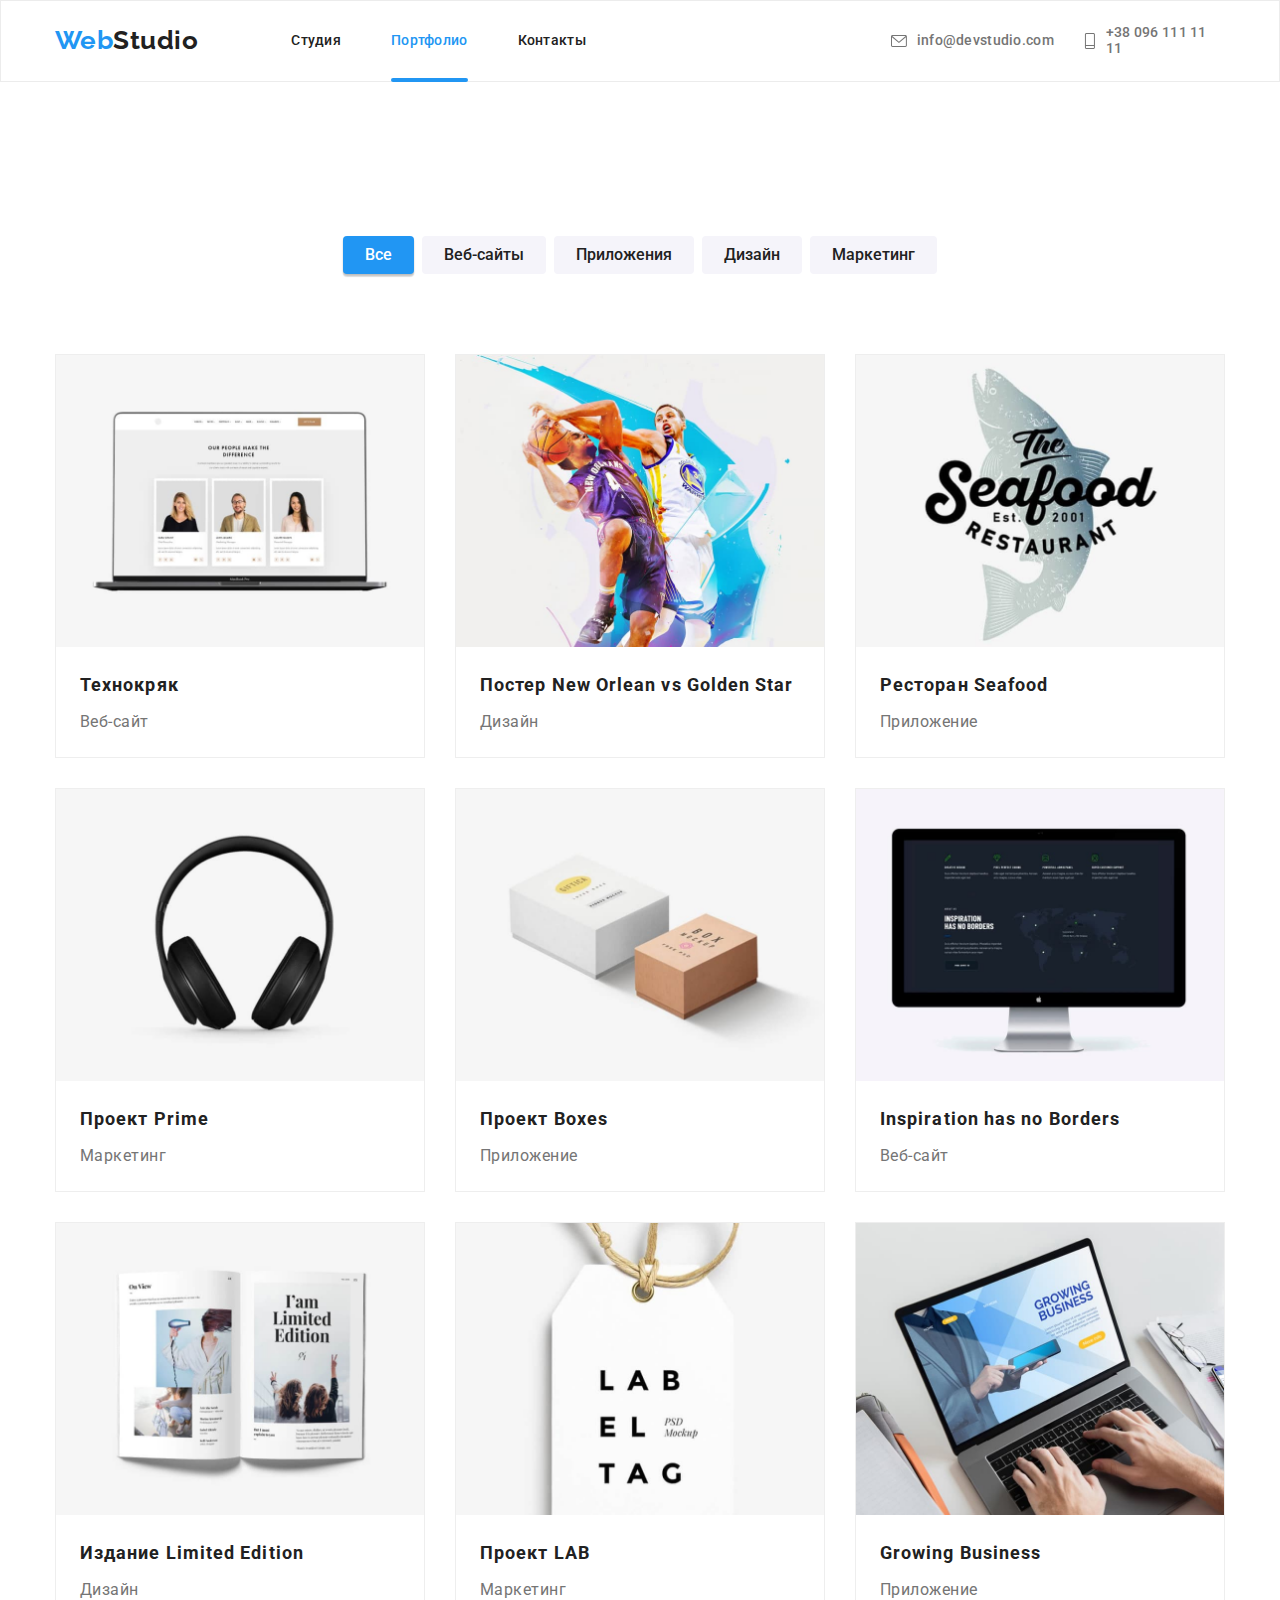
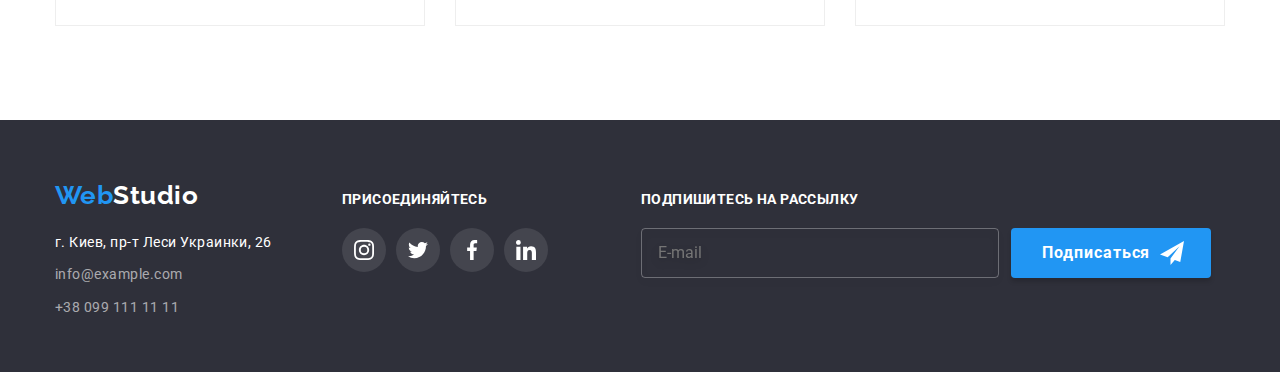
==== commit 80f87cac: "Add changes" ====
--- a/portfolio.html
+++ b/portfolio.html
@@ -104,20 +104,45 @@
             <li class="projects__item">
               <a class="projects__link">
                 <div class="projects__box">
-                  <img
-                    src="./images/project1.jpg"
-                    alt="Интерфейс веб-сайта изображен на экране ноутбука"
-                    width="370"
-                    class="projects__pic"
-                  />
-                  <div>
-                    <p class="projects__text">
-                      Технокряк это современная площадка распространения
-                      коронавируса. Компании используют эту платформу для
-                      цифрового шпионажа и атак на защищённые сервера
-                      конкурентов.
-                    </p>
-                  </div>
+                  <picture>
+                    <source
+                      srcset="
+                        ./images/desktop/project/pc-project1.jpg    370w,
+                        ./images/desktop/project/pc-project1@2x.jpg 740w
+                      "
+                      media="(min-width: 1200px)"
+                      width="370"
+                    />
+                    <source
+                      srcset="
+                        ./images/tablet/project/tab-project1.jpg    354w,
+                        ./images/tablet/project/tab-project1@2x.jpg 708w
+                      "
+                      media="(min-width: 768px)"
+                      width="354"
+                    />
+                    <source
+                      srcset="
+                        ./images/mobile/project/mob-project1.jpg    450w,
+                        ./images/mobile/project/mob-project1@2x.jpg 900w
+                      "
+                      media="(max-width: 767px)"
+                      width="450"
+                    />
+                    <img
+                      src="./images/project1.jpg"
+                      alt="Интерфейс веб-сайта изображен на экране ноутбука"
+                      class="projects__pic"
+                    />
+                    <div>
+                      <p class="projects__text">
+                        Технокряк это современная площадка распространения
+                        коронавируса. Компании используют эту платформу для
+                        цифрового шпионажа и атак на защищённые сервера
+                        конкурентов.
+                      </p>
+                    </div>
+                  </picture>
                 </div>
                 <h2 class="projects__title">Технокряк</h2>
                 <p class="projects__description">Веб-сайт</p>
@@ -126,20 +151,45 @@
             <li class="projects__item">
               <a class="projects__link">
                 <div class="projects__box">
-                  <img
-                    src="./images/project2.jpg"
-                    alt="Постер с двумя баскетболистами в ходе игры"
-                    width="370"
-                    class="projects__pic"
-                  />
-                  <div>
-                    <p class="projects__text">
-                      Технокряк это современная площадка распространения
-                      коронавируса. Компании используют эту платформу для
-                      цифрового шпионажа и атак на защищённые сервера
-                      конкурентов.
-                    </p>
-                  </div>
+                  <picture>
+                    <source
+                      srcset="
+                        ./images/desktop/project/pc-project2.jpg    370w,
+                        ./images/desktop/project/pc-project2@2x.jpg 740w
+                      "
+                      media="(min-width: 1200px)"
+                      width="370"
+                    />
+                    <source
+                      srcset="
+                        ./images/tablet/project/tab-project2.jpg    354w,
+                        ./images/tablet/project/tab-project2@2x.jpg 708w
+                      "
+                      media="(min-width: 768px)"
+                      width="354"
+                    />
+                    <source
+                      srcset="
+                        ./images/mobile/project/mob-project2.jpg    450w,
+                        ./images/mobile/project/mob-project2@2x.jpg 900w
+                      "
+                      media="(max-width: 767px)"
+                      width="450"
+                    />
+                    <img
+                      src="./images/project2.jpg"
+                      alt="Постер с двумя баскетболистами в ходе игры"
+                      class="projects__pic"
+                    />
+                    <div>
+                      <p class="projects__text">
+                        Технокряк это современная площадка распространения
+                        коронавируса. Компании используют эту платформу для
+                        цифрового шпионажа и атак на защищённые сервера
+                        конкурентов.
+                      </p>
+                    </div>
+                  </picture>
                 </div>
                 <h2 class="projects__title">
                   Постер New Orlean vs Golden Star
@@ -150,20 +200,45 @@
             <li class="projects__item">
               <a class="projects__link">
                 <div class="projects__box">
-                  <img
-                    src="./images/project3.jpg"
-                    alt="Логотип названия ресторана с рыбой на заднем фоне"
-                    width="370"
-                    class="projects__pic"
-                  />
-                  <div>
-                    <p class="projects__text">
-                      Технокряк это современная площадка распространения
-                      коронавируса. Компании используют эту платформу для
-                      цифрового шпионажа и атак на защищённые сервера
-                      конкурентов.
-                    </p>
-                  </div>
+                  <picture>
+                    <source
+                      srcset="
+                        ./images/desktop/project/pc-project3.jpg    370w,
+                        ./images/desktop/project/pc-project3@2x.jpg 740w
+                      "
+                      media="(min-width: 1200px)"
+                      width="370"
+                    />
+                    <source
+                      srcset="
+                        ./images/tablet/project/tab-project3.jpg    354w,
+                        ./images/tablet/project/tab-project3@2x.jpg 708w
+                      "
+                      media="(min-width: 768px)"
+                      width="354"
+                    />
+                    <source
+                      srcset="
+                        ./images/mobile/project/mob-project3.jpg    450w,
+                        ./images/mobile/project/mob-project3@2x.jpg 900w
+                      "
+                      media="(max-width: 767px)"
+                      width="450"
+                    />
+                    <img
+                      src="./images/project3.jpg"
+                      alt="Логотип названия ресторана с рыбой на заднем фоне"
+                      class="projects__pic"
+                    />
+                    <div>
+                      <p class="projects__text">
+                        Технокряк это современная площадка распространения
+                        коронавируса. Компании используют эту платформу для
+                        цифрового шпионажа и атак на защищённые сервера
+                        конкурентов.
+                      </p>
+                    </div>
+                  </picture>
                 </div>
                 <h2 class="projects__title">Ресторан Seafood</h2>
                 <p class="projects__description">Приложение</p>
@@ -172,20 +247,45 @@
             <li class="projects__item">
               <a class="projects__link">
                 <div class="projects__box">
-                  <img
-                    src="./images/project4.jpg"
-                    alt="Черные наушники на белом фоне"
-                    width="370"
-                    class="projects__pic"
-                  />
-                  <div>
-                    <p class="projects__text">
-                      Технокряк это современная площадка распространения
-                      коронавируса. Компании используют эту платформу для
-                      цифрового шпионажа и атак на защищённые сервера
-                      конкурентов.
-                    </p>
-                  </div>
+                  <picture>
+                    <source
+                      srcset="
+                        ./images/desktop/project/pc-project4.jpg    370w,
+                        ./images/desktop/project/pc-project4@2x.jpg 740w
+                      "
+                      media="(min-width: 1200px)"
+                      width="370"
+                    />
+                    <source
+                      srcset="
+                        ./images/tablet/project/tab-project4.jpg    354w,
+                        ./images/tablet/project/tab-project4@2x.jpg 708w
+                      "
+                      media="(min-width: 768px)"
+                      width="354"
+                    />
+                    <source
+                      srcset="
+                        ./images/mobile/project/mob-project4.jpg    450w,
+                        ./images/mobile/project/mob-project4@2x.jpg 900w
+                      "
+                      media="(max-width: 767px)"
+                      width="450"
+                    />
+                    <img
+                      src="./images/project4.jpg"
+                      alt="Черные наушники на белом фоне"
+                      class="projects__pic"
+                    />
+                    <div>
+                      <p class="projects__text">
+                        Технокряк это современная площадка распространения
+                        коронавируса. Компании используют эту платформу для
+                        цифрового шпионажа и атак на защищённые сервера
+                        конкурентов.
+                      </p>
+                    </div>
+                  </picture>
                 </div>
                 <h2 class="projects__title">Проект Prime</h2>
                 <p class="projects__description">Маркетинг</p>
@@ -194,20 +294,45 @@
             <li class="projects__item">
               <a class="projects__link">
                 <div class="projects__box">
-                  <img
-                    src="./images/project5.jpg"
-                    alt="Большая белая подарочная коробка и коричневая коробка поменьше расположены рядом"
-                    width="370"
-                    class="projects__pic"
-                  />
-                  <div>
-                    <p class="projects__text">
-                      Технокряк это современная площадка распространения
-                      коронавируса. Компании используют эту платформу для
-                      цифрового шпионажа и атак на защищённые сервера
-                      конкурентов.
-                    </p>
-                  </div>
+                  <picture>
+                    <source
+                      srcset="
+                        ./images/desktop/project/pc-project5.jpg    370w,
+                        ./images/desktop/project/pc-project5@2x.jpg 740w
+                      "
+                      media="(min-width: 1200px)"
+                      width="370"
+                    />
+                    <source
+                      srcset="
+                        ./images/tablet/project/tab-project5.jpg    354w,
+                        ./images/tablet/project/tab-project5@2x.jpg 708w
+                      "
+                      media="(min-width: 768px)"
+                      width="354"
+                    />
+                    <source
+                      srcset="
+                        ./images/mobile/project/mob-project5.jpg    450w,
+                        ./images/mobile/project/mob-project5@2x.jpg 900w
+                      "
+                      media="(max-width: 767px)"
+                    />
+                    <img
+                      src="./images/project5.jpg"
+                      alt="Большая белая подарочная коробка и коричневая коробка поменьше расположены рядом"
+                      width="370"
+                      class="projects__pic"
+                    />
+                    <div>
+                      <p class="projects__text">
+                        Технокряк это современная площадка распространения
+                        коронавируса. Компании используют эту платформу для
+                        цифрового шпионажа и атак на защищённые сервера
+                        конкурентов.
+                      </p>
+                    </div>
+                  </picture>
                 </div>
                 <h2 class="projects__title">Проект Boxes</h2>
                 <p class="projects__description">Приложение</p>
@@ -216,20 +341,44 @@
             <li class="projects__item">
               <a class="projects__link">
                 <div class="projects__box">
-                  <img
-                    src="./images/project6.jpg"
-                    alt="Черный монитор с интерфейсом веб-сайта"
-                    width="370"
-                    class="projects__pic"
-                  />
-                  <div>
-                    <p class="projects__text">
-                      Технокряк это современная площадка распространения
-                      коронавируса. Компании используют эту платформу для
-                      цифрового шпионажа и атак на защищённые сервера
-                      конкурентов.
-                    </p>
-                  </div>
+                  <picture>
+                    <source
+                      srcset="
+                        ./images/desktop/project/pc-project6.jpg    370w,
+                        ./images/desktop/project/pc-project6@2x.jpg 740w
+                      "
+                      media="(min-width: 1200px)"
+                      width="370"
+                    />
+                    <source
+                      srcset="
+                        ./images/tablet/project/tab-project6.jpg    354w,
+                        ./images/tablet/project/tab-project6@2x.jpg 708w
+                      "
+                      media="(min-width: 768px)"
+                      width="354"
+                    />
+                    <source
+                      srcset="
+                        ./images/mobile/project/mob-project6.jpg    450w,
+                        ./images/mobile/project/mob-project6@2x.jpg 900w
+                      "
+                      media="(max-width: 767px)"
+                    />
+                    <img
+                      src="./images/project6.jpg"
+                      alt="Черный монитор с интерфейсом веб-сайта"
+                      class="projects__pic"
+                    />
+                    <div>
+                      <p class="projects__text">
+                        Технокряк это современная площадка распространения
+                        коронавируса. Компании используют эту платформу для
+                        цифрового шпионажа и атак на защищённые сервера
+                        конкурентов.
+                      </p>
+                    </div>
+                  </picture>
                 </div>
                 <h2 class="projects__title">Inspiration has no Borders</h2>
                 <p class="projects__description">Веб-сайт</p>
@@ -238,20 +387,44 @@
             <li class="projects__item">
               <a class="projects__link">
                 <div class="projects__box">
-                  <img
-                    src="./images/project7.jpg"
-                    alt="Развернутый журнал со страницами с ограниченного тиража"
-                    width="370"
-                    class="projects__pic"
-                  />
-                  <div>
-                    <p class="projects__text">
-                      Технокряк это современная площадка распространения
-                      коронавируса. Компании используют эту платформу для
-                      цифрового шпионажа и атак на защищённые сервера
-                      конкурентов.
-                    </p>
-                  </div>
+                  <picture>
+                    <source
+                      srcset="
+                        ./images/desktop/project/pc-project7.jpg    370w,
+                        ./images/desktop/project/pc-project7@2x.jpg 740w
+                      "
+                      media="(min-width: 1200px)"
+                      width="370"
+                    />
+                    <source
+                      srcset="
+                        ./images/tablet/project/tab-project7.jpg    354w,
+                        ./images/tablet/project/tab-project7@2x.jpg 708w
+                      "
+                      media="(min-width: 768px)"
+                      width="354"
+                    />
+                    <source
+                      srcset="
+                        ./images/mobile/project/mob-project7.jpg    450w,
+                        ./images/mobile/project/mob-project7@2x.jpg 900w
+                      "
+                      media="(max-width: 767px)"
+                    />
+                    <img
+                      src="./images/project7.jpg"
+                      alt="Развернутый журнал со страницами с ограниченного тиража"
+                      class="projects__pic"
+                    />
+                    <div>
+                      <p class="projects__text">
+                        Технокряк это современная площадка распространения
+                        коронавируса. Компании используют эту платформу для
+                        цифрового шпионажа и атак на защищённые сервера
+                        конкурентов.
+                      </p>
+                    </div>
+                  </picture>
                 </div>
                 <h2 class="projects__title">Издание Limited Edition</h2>
                 <p class="projects__description">Дизайн</p>
@@ -260,20 +433,44 @@
             <li class="projects__item">
               <a class="projects__link">
                 <div class="projects__box">
-                  <img
-                    src="./images/project8.jpg"
-                    alt="Черный текст названия проекта на белой бирке"
-                    width="370"
-                    class="projects__pic"
-                  />
-                  <div>
-                    <p class="projects__text">
-                      Технокряк это современная площадка распространения
-                      коронавируса. Компании используют эту платформу для
-                      цифрового шпионажа и атак на защищённые сервера
-                      конкурентов.
-                    </p>
-                  </div>
+                  <picture>
+                    <source
+                      srcset="
+                        ./images/desktop/project/pc-project8.jpg    370w,
+                        ./images/desktop/project/pc-project8@2x.jpg 740w
+                      "
+                      media="(min-width: 1200px)"
+                      width="370"
+                    />
+                    <source
+                      srcset="
+                        ./images/tablet/project/tab-project8.jpg    354w,
+                        ./images/tablet/project/tab-project8@2x.jpg 708w
+                      "
+                      media="(min-width: 768px)"
+                      width="354"
+                    />
+                    <source
+                      srcset="
+                        ./images/mobile/project/mob-project8.jpg    450w,
+                        ./images/mobile/project/mob-project8@2x.jpg 900w
+                      "
+                      media="(max-width: 767px)"
+                    />
+                    <img
+                      src="./images/project8.jpg"
+                      alt="Черный текст названия проекта на белой бирке"
+                      class="projects__pic"
+                    />
+                    <div>
+                      <p class="projects__text">
+                        Технокряк это современная площадка распространения
+                        коронавируса. Компании используют эту платформу для
+                        цифрового шпионажа и атак на защищённые сервера
+                        конкурентов.
+                      </p>
+                    </div>
+                  </picture>
                 </div>
                 <h2 class="projects__title">Проект LAB</h2>
                 <p class="projects__description">Маркетинг</p>
@@ -282,20 +479,44 @@
             <li class="projects__item">
               <a class="projects__link">
                 <div class="projects__box">
-                  <img
-                    src="./images/project9.jpg"
-                    alt="Интерфейс страницы приложения изображен на экране ноутбука"
-                    width="370"
-                    class="projects__pic"
-                  />
-                  <div>
-                    <p class="projects__text">
-                      Технокряк это современная площадка распространения
-                      коронавируса. Компании используют эту платформу для
-                      цифрового шпионажа и атак на защищённые сервера
-                      конкурентов.
-                    </p>
-                  </div>
+                  <picture>
+                    <source
+                      srcset="
+                        ./images/desktop/project/pc-project9.jpg    370w,
+                        ./images/desktop/project/pc-project9@2x.jpg 740w
+                      "
+                      media="(min-width: 1200px)"
+                      width="370"
+                    />
+                    <source
+                      srcset="
+                        ./images/tablet/project/tab-project9.jpg    354w,
+                        ./images/tablet/project/tab-project9@2x.jpg 708w
+                      "
+                      media="(min-width: 768px)"
+                      width="354"
+                    />
+                    <source
+                      srcset="
+                        ./images/mobile/project/mob-project9.jpg    450w,
+                        ./images/mobile/project/mob-project9@2x.jpg 900w
+                      "
+                      media="(max-width: 767px)"
+                    />
+                    <img
+                      src="./images/project9.jpg"
+                      alt="Интерфейс страницы приложения изображен на экране ноутбука"
+                      class="projects__pic"
+                    />
+                    <div>
+                      <p class="projects__text">
+                        Технокряк это современная площадка распространения
+                        коронавируса. Компании используют эту платформу для
+                        цифрового шпионажа и атак на защищённые сервера
+                        конкурентов.
+                      </p>
+                    </div>
+                  </picture>
                 </div>
                 <h2 class="projects__title">Growing Business</h2>
                 <p class="projects__description">Приложение</p>
--- a/css/main.min.css
+++ b/css/main.min.css
@@ -1,2 +1,2 @@
-/*! modern-normalize v1.1.0 | MIT License | https://github.com/sindresorhus/modern-normalize */*,::before,::after{-webkit-box-sizing:border-box;box-sizing:border-box}html{line-height:1.15;-webkit-text-size-adjust:100%;-moz-tab-size:4;-o-tab-size:4;tab-size:4}body{margin:0;font-family:system-ui,-apple-system,"Segoe UI",Roboto,Helvetica,Arial,sans-serif,"Apple Color Emoji","Segoe UI Emoji"}hr{height:0;color:inherit}abbr[title]{-webkit-text-decoration:underline dotted;text-decoration:underline dotted}b,strong{font-weight:bolder}code,kbd,samp,pre{font-family:ui-monospace, SFMono-Regular, Consolas, "Liberation Mono", Menlo, monospace;font-size:1em}small{font-size:80%}sub,sup{font-size:75%;line-height:0;position:relative;vertical-align:baseline}sub{bottom:-0.25em}sup{top:-0.5em}table{text-indent:0;border-color:inherit}button,input,optgroup,select,textarea{font-family:inherit;font-size:100%;line-height:1.15;margin:0}button,select{text-transform:none}button,[type="button"],[type="reset"],[type="submit"]{-webkit-appearance:button}::-moz-focus-inner{border-style:none;padding:0}:-moz-focusring{outline:1px dotted ButtonText}:-moz-ui-invalid{box-shadow:none}legend{padding:0}progress{vertical-align:baseline}::-webkit-inner-spin-button,::-webkit-outer-spin-button{height:auto}[type="search"]{-webkit-appearance:textfield;outline-offset:-2px}::-webkit-search-decoration{-webkit-appearance:none}::-webkit-file-upload-button{-webkit-appearance:button;font:inherit}summary{display:list-item}.nav__list,.head-address,.features,.occupation,.team,.clients,.projects,.footer-address,.media-box__list{list-style:none;padding:0;margin:0}.page-header__logo,.address-box__logo{color:#2196f3;font-family:Raleway, sans-serif}.media-box__title,.footer-form__title{text-transform:uppercase;margin-bottom:20px;margin-top:0;padding:0;font-weight:700;font-size:14px;line-height:1.14;letter-spacing:0.03em;color:#fff}body{background-color:#fff;color:#757575;font-family:Roboto, sans-serif;font-style:normal;letter-spacing:0.03em}.container{padding-left:15px;padding-right:15px}@media screen and (min-width: 480px){.container{width:480px}}@media screen and (min-width: 768px){.container{width:768px}}@media screen and (min-width: 1200px){.container{width:1200px;margin:0 auto}}.button{height:50px;width:200px;background-color:#2196f3;color:#fff;cursor:pointer;font-family:inherit;font-weight:700;font-size:16px;line-height:1.9px;letter-spacing:0.06em;-webkit-box-shadow:0px 4px 4px rgba(0,0,0,0.15);box-shadow:0px 4px 4px rgba(0,0,0,0.15);border-color:transparent;border-radius:4px}.section-title{color:#212121;font-weight:700;font-size:28px;line-height:1.17;text-align:center;margin:0;padding-bottom:30px;padding-top:60px}@media screen and (min-width: 1200px){.section-title{padding-bottom:50px;padding-top:94px;font-size:36px;line-height:1.16}}.page-header{border:1px solid #ececec;position:relative}.page-header--justify{height:80px}@media screen and (max-width: 767px){.page-header--justify{display:-webkit-box;display:-ms-flexbox;display:flex;-webkit-box-pack:justify;-ms-flex-pack:justify;justify-content:space-between;-webkit-box-align:center;-ms-flex-align:center;align-items:center}}@media screen and (min-width: 768px){.page-header__container{display:-webkit-box;display:-ms-flexbox;display:flex}}.page-header__logo-link{color:#212121;font-family:Raleway, sans-serif;text-decoration:none;font-weight:700;font-size:24px;line-height:1.16;margin-right:88px;margin-bottom:16px;margin-top:16px}@media screen and (min-width: 768px){.page-header__logo-link{margin-bottom:26px;margin-top:26px}}@media screen and (min-width: 1200px){.page-header__logo-link{font-weight:700;font-size:26px;line-height:1.19;margin-right:93px;margin-bottom:25px;margin-top:24px}}.nav{display:-webkit-box;display:-ms-flexbox;display:flex}@media screen and (max-width: 767px){.menu-container{display:none;position:absolute;left:0;top:100%;height:100%;width:100%}.menu-container.is-open{display:block;position:fixed;top:0;left:0;width:100%;height:100%;background-color:#fff;z-index:999}}@media screen and (min-width: 768px){.menu-container{display:-webkit-box;display:-ms-flexbox;display:flex;-webkit-box-align:center;-ms-flex-align:center;align-items:center}}@media screen and (min-width: 1200px){.menu-container{display:-webkit-box;display:-ms-flexbox;display:flex}}.nav__list{display:-webkit-box;display:-ms-flexbox;display:flex}@media screen and (max-width: 767px){.nav__list{-webkit-box-orient:vertical;-webkit-box-direction:normal;-ms-flex-direction:column;flex-direction:column;position:absolute;left:40px;top:48px}}@media screen and (min-width: 768px){.nav__item:not(:last-child){margin-right:50px}}.nav__link{color:#212121;text-decoration:none;letter-spacing:0.02em;padding:32px 0;display:block;-webkit-transition:color 250ms cubic-bezier(0.4, 0, 0.2, 1);transition:color 250ms cubic-bezier(0.4, 0, 0.2, 1);font-weight:500;font-size:40px;line-height:1.17;letter-spacing:0.02em}@media screen and (min-width: 768px){.nav__link{font-size:14px;line-height:1.14;text-align:center}}.nav__link:hover,.nav__link:focus{color:#2196f3}.nav__current{color:#2196f3;position:relative}@media screen and (min-width: 768px){.nav__current::after{content:"";display:inline-block;width:100%;height:4px;position:absolute;left:0;bottom:-1px;background-color:currentColor;border-radius:2px}}.nav__button{display:none}@media screen and (max-width: 767px){.nav__button{display:-webkit-inline-box;display:-ms-inline-flexbox;display:inline-flex;margin:0;padding:0;border:none;background-color:transparent;z-index:999}}.nav__button .nav__icon-cross{display:none}.nav__button .nav__icon-menu{display:block}.nav__button.is-open .nav__icon-cross{display:block}.nav__button.is-open .nav__icon-menu{display:none}@media screen and (min-width: 768px) and (max-width: 1199px){.head-address{margin-left:84px}}@media screen and (min-width: 1200px){.head-address{display:-webkit-box;display:-ms-flexbox;display:flex;-webkit-box-align:center;-ms-flex-align:center;align-items:center;margin-left:305px}}@media screen and (min-width: 768px) and (max-width: 1199px){.head-address__item:nth-child(1){margin-bottom:10px}}@media screen and (min-width: 1200px){.head-address__item:first-child{margin-right:30px}}@media screen and (max-width: 767px){.head-address--larger-size{font-size:24px;line-height:1.16;letter-spacing:0.02em;position:absolute;left:40px;bottom:134px}}@media screen and (max-width: 767px){.head-address--smaller-size{font-size:34px;line-height:1.17;letter-spacing:0.02em;margin-bottom:32px;position:absolute;left:40px;bottom:194px}}.head-address__link{color:#757575;text-decoration:none;letter-spacing:0.02em;font-weight:500;display:-webkit-box;display:-ms-flexbox;display:flex;-webkit-box-align:center;-ms-flex-align:center;align-items:center;-webkit-transition:color 250ms cubic-bezier(0.4, 0, 0.2, 1);transition:color 250ms cubic-bezier(0.4, 0, 0.2, 1)}.head-address__link:hover,.head-address__link:focus{color:#2196f3}@media screen and (min-width: 768px){.head-address__link{font-size:14px;line-height:1.14}}.head-address__link:hover .head-address__icon,.head-address__link:focus .head-address__icon{fill:#2196f3}.head-address__icon{fill:#757575;margin-right:10px;-webkit-transition:fill 250ms cubic-bezier(0.4, 0, 0.2, 1);transition:fill 250ms cubic-bezier(0.4, 0, 0.2, 1)}@media screen and (max-width: 767px){.head-address__icon{display:none}}.hero{text-align:center;padding:200px 0;background-image:-webkit-gradient(linear, left top, right top, from(rgba(47,48,58,0.4)), to(rgba(47,48,58,0.4))),url(../images/background.jpg);background-image:linear-gradient(to right, rgba(47,48,58,0.4), rgba(47,48,58,0.4)),url(../images/background.jpg);background-color:#2f303a;background-repeat:no-repeat;background-position:center;max-width:1600px}.hero__title{color:#fff;margin-top:0;margin-bottom:30px;font-weight:900;font-size:26px;line-height:1.61;letter-spacing:0.06em;text-transform:uppercase}@media screen and (min-width: 1200px){.hero__title{font-size:44px;line-height:1.37}}.backdrop{position:fixed;top:0;left:0;width:100%;height:100%;z-index:1;background-color:rgba(0,0,0,0.2);-webkit-transition:250ms linear;transition:250ms linear;overflow-y:scroll}.backdrop.is-hidden{opacity:0;pointer-events:none;visibility:hidden}.backdrop.is-hidden .modal{-webkit-transform:translate(-50%, -50%) scale(0.9);transform:translate(-50%, -50%) scale(0.9)}.modal{position:absolute;top:50%;left:50%;width:450px;height:609px;-webkit-transform:translate(-50%, -50%) scale(1);transform:translate(-50%, -50%) scale(1);-webkit-transition:-webkit-transform 250ms linear;transition:-webkit-transform 250ms linear;transition:transform 250ms linear;transition:transform 250ms linear, -webkit-transform 250ms linear;-webkit-box-shadow:0px 1px 3px rgba(0,0,0,0.12),0px 1px 1px rgba(0,0,0,0.14),0px 2px 1px rgba(0,0,0,0.2);box-shadow:0px 1px 3px rgba(0,0,0,0.12),0px 1px 1px rgba(0,0,0,0.14),0px 2px 1px rgba(0,0,0,0.2);border-radius:4px;background-color:#fff;padding:40px}@media screen and (min-width: 768px){.modal{width:528px;height:581px}}.modal__button{position:absolute;top:8px;right:8px;width:30px;height:30px;padding:0;border-radius:50%;border:1px solid rgba(0,0,0,0.1);background-color:#fff;cursor:pointer}.modal__button:hover .modal__icon,.modal__button:focus .modal__icon{fill:#2196f3}.modal__icon{-webkit-transition:fill 250ms cubic-bezier(0.4, 0, 0.2, 1);transition:fill 250ms cubic-bezier(0.4, 0, 0.2, 1);margin:0 9px}.modal__text{font-weight:700;font-size:20px;line-height:1.15;margin:0 0 12px 0;color:#212121}.form__label{font-weight:400;font-size:12px;line-height:1.16;letter-spacing:0.01em;display:-webkit-box;display:-ms-flexbox;display:flex;color:#757575}.form__box{position:relative}.form__input{width:100%;height:40px;border:1px solid rgba(33,33,33,0.2);border-radius:4px;padding:11px 42px;margin-bottom:10px;margin-top:4px;font-weight:normal;font-size:12px;line-height:1.16;letter-spacing:0.01em}.form__input:focus{border:1px solid #2196f3;outline:0}.form__input:focus ~ .form__icon{fill:#2196f3}.form__icon{position:absolute;top:0;left:14px}.form__comment{width:100%;height:120px;border:1px solid rgba(33,33,33,0.2);border-radius:4px;resize:none;padding:12px 16px;margin-top:4px;font-weight:normal;font-size:12px;line-height:1.16;letter-spacing:0.01em}.form__comment::-webkit-input-placeholder{color:rgba(117,117,117,0.5)}.form__comment:-ms-input-placeholder{color:rgba(117,117,117,0.5)}.form__comment::-ms-input-placeholder{color:rgba(117,117,117,0.5)}.form__comment::placeholder{color:rgba(117,117,117,0.5)}.form__comment:focus{border:1px solid #2196f3;outline:0}.form__comment:not(:placeholder-shown){color:#212121}.checkbox{font-weight:normal;font-size:12px;line-height:1.16;color:#757575;-webkit-box-align:center;-ms-flex-align:center;align-items:center;-webkit-box-pack:justify;-ms-flex-pack:justify;justify-content:space-between;display:-webkit-box;display:-ms-flexbox;display:flex}@media screen and (min-width: 1200px){.checkbox{font-size:14px;line-height:1.71}}.form__checkbox{margin-bottom:30px;margin-top:20px}.checkbox__visually-hidden{position:absolute;white-space:nowrap;width:1px;height:1px;overflow:hidden;border:0;padding:0;clip:rect(0 0 0 0);-webkit-clip-path:inset(50%);clip-path:inset(50%);margin:-1px}.checkbox__visually-hidden:checked+.checkbox__icon{background-color:#2196f3;border:transparent}.checkbox__icon{width:16px;height:15px;border-radius:2px;border:2px solid #212121;margin-bottom:3px;cursor:pointer}@media screen and (min-width: 1200px){.checkbox__icon{margin-right:7px}}.checkbox__link{color:#2196f3}.section-title--visually-hidden{position:absolute;white-space:nowrap;width:1px;height:1px;overflow:hidden;border:0;padding:0;clip:rect(0 0 0 0);-webkit-clip-path:inset(50%);clip-path:inset(50%);margin:-1px}.features{padding-top:60px;padding-bottom:60px}@media screen and (min-width: 768px){.features{display:-webkit-box;display:-ms-flexbox;display:flex;-ms-flex-wrap:wrap;flex-wrap:wrap}}@media screen and (min-width: 1200px){.features{padding-top:94px;padding-bottom:0;display:-webkit-box;display:-ms-flexbox;display:flex;-ms-flex-wrap:nowrap;flex-wrap:nowrap}}.features__item{margin-bottom:30px}@media screen and (min-width: 768px){.features__item{width:calc((100% - 2 * 30px) / 2);margin-right:15px;margin-left:15px}}@media screen and (min-width: 1200px){.features__item{margin:0}}@media screen and (min-width: 1200px){.features__item:not(:last-child){margin-right:30px}}.features__icon{background-color:#f5f4fa;display:block;margin-bottom:30px;padding:25px 100px}@media screen and (max-width: 767px){.features__icon{width:450px}}@media screen and (min-width: 768px) and (max-width: 1199px){.features__icon{width:354px}}.features__title{color:#212121;font-weight:700;font-size:14px;line-height:1.14;text-transform:uppercase}@media screen and (max-width: 767px){.features__title{text-align:center}}.features__text{font-size:14px;line-height:1.71;margin-bottom:0}@media screen and (max-width: 1199px){.section-occupation{display:none}}.occupation{display:-webkit-box;display:-ms-flexbox;display:flex;padding-bottom:94px}.occupation__item{position:relative;display:-webkit-box;display:-ms-flexbox;display:flex}.occupation__item:not(:last-child){margin-right:30px}.occupation__caption{position:absolute;bottom:0;left:0;width:370px;height:70px;display:-webkit-box;display:-ms-flexbox;display:flex;-webkit-box-align:center;-ms-flex-align:center;align-items:center;-webkit-box-pack:center;-ms-flex-pack:center;justify-content:center;font-weight:700;font-size:14px;line-height:1.14;text-transform:uppercase;color:#fff;background-color:rgba(47,48,58,0.8)}.occupation__text{margin:0;padding:0}.section{background-color:#f5f4fa}@media screen and (min-width: 768px){.team{padding-bottom:94px}}.team__item{-webkit-box-shadow:0px 1px 3px rgba(0,0,0,0.12),0px 1px 1px rgba(0,0,0,0.14),0px 2px 1px rgba(0,0,0,0.2);box-shadow:0px 1px 3px rgba(0,0,0,0.12),0px 1px 1px rgba(0,0,0,0.14),0px 2px 1px rgba(0,0,0,0.2);border-radius:0px 0px 4px 4px;margin-right:30px;text-align:center;background-color:#fff}.team__pic{display:block}.team__title{color:#212121;font-weight:500;font-size:16px;line-height:1.18;padding:30px 0 10px;margin:0}.team__text{padding-bottom:16px;margin:0}.media-links{padding:0;display:-webkit-box;display:-ms-flexbox;display:flex;-webkit-box-pack:center;-ms-flex-pack:center;justify-content:center;padding-bottom:30px}.media-links__item{width:44px;height:44px;border:none;border-radius:50%;-webkit-box-align:center;-ms-flex-align:center;align-items:center;display:-webkit-box;display:-ms-flexbox;display:flex;margin-right:10px;-webkit-box-pack:center;-ms-flex-pack:center;justify-content:center;background-color:#fff;-webkit-transition:background-color 250ms cubic-bezier(0.4, 0, 0.2, 1);transition:background-color 250ms cubic-bezier(0.4, 0, 0.2, 1)}.media-links__item:hover,.media-links__item:focus{background-color:#2196f3}.media-links__item:nth-child(4){margin-right:0}.media-links__item:hover .media-links__icon,.media-links__item:focus .media-links__icon{fill:#fff}.media-links__link{width:100%;height:100%;display:-webkit-box;display:-ms-flexbox;display:flex;-webkit-box-pack:center;-ms-flex-pack:center;justify-content:center;-webkit-box-align:center;-ms-flex-align:center;align-items:center}.media-links__icon{fill:#afb1b8;-webkit-transition:fill 250ms cubic-bezier(0.4, 0, 0.2, 1);transition:fill 250ms cubic-bezier(0.4, 0, 0.2, 1)}.clients{display:-webkit-box;display:-ms-flexbox;display:flex;-ms-flex-wrap:wrap;flex-wrap:wrap;margin-right:-15px;padding-bottom:60px}@media screen and (min-width: 1200px){.clients{-ms-flex-wrap:nowrap;flex-wrap:nowrap;padding-bottom:94px;margin-bottom:0}}.clients__item{border:1px solid #afb1b8;border-radius:4px;margin-right:15px;background-color:#fff;width:calc((100% - 4 * 15px) / 2);height:92px;margin-bottom:30px;-webkit-transition:border 250ms cubic-bezier(0.4, 0, 0.2, 1);transition:border 250ms cubic-bezier(0.4, 0, 0.2, 1)}@media screen and (min-width: 768px){.clients__item{width:calc((100% - 6 * 15px) / 3)}}.clients__item:hover,.clients__item:focus{border:1px solid #2196f3}@media screen and (max-width: 479px){.clients__item:nth-child(n+5){margin-bottom:0}}@media screen and (min-width: 768px) and (max-width: 1199px){.clients__item:nth-child(3n+3){margin-right:0}}@media screen and (min-width: 768px) and (max-width: 1199px){.clients__item:nth-last-child(-n+3){margin-bottom:0}}.clients__item:hover .clients__icon,.clients__item:focus .clients__icon{fill:#2196f3}.clients__link{width:100%;height:100%;display:-webkit-box;display:-ms-flexbox;display:flex;-webkit-box-pack:center;-ms-flex-pack:center;justify-content:center;-webkit-box-align:center;-ms-flex-align:center;align-items:center}.clients__icon{fill:#afb1b8;-webkit-transition:fill 250ms cubic-bezier(0.4, 0, 0.2, 1);transition:fill 250ms cubic-bezier(0.4, 0, 0.2, 1)}.filter{display:-webkit-box;display:-ms-flexbox;display:flex;-webkit-box-pack:center;-ms-flex-pack:center;justify-content:center}@media screen and (max-width: 767px){.filter{-webkit-box-pack:start;-ms-flex-pack:start;justify-content:flex-start;-ms-flex-wrap:wrap;flex-wrap:wrap;margin-top:60px;margin-bottom:40px}}@media screen and (min-width: 768px){.filter{padding-top:60px;padding-bottom:30px}}@media screen and (min-width: 1200px){.filter{margin:94px 0 50px}}.filter__button{background-color:#f5f4fa;color:#212121;cursor:pointer;font-family:inherit;border-radius:4px;padding:6px 22px;border:none;margin-right:8px;font-weight:500;font-size:16px;line-height:1.6;-webkit-transition:background-color 250ms cubic-bezier(0.4, 0, 0.2, 1),color 250ms cubic-bezier(0.4, 0, 0.2, 1),-webkit-box-shadow 250ms cubic-bezier(0.4, 0, 0.2, 1);transition:background-color 250ms cubic-bezier(0.4, 0, 0.2, 1),color 250ms cubic-bezier(0.4, 0, 0.2, 1),-webkit-box-shadow 250ms cubic-bezier(0.4, 0, 0.2, 1);transition:box-shadow 250ms cubic-bezier(0.4, 0, 0.2, 1),background-color 250ms cubic-bezier(0.4, 0, 0.2, 1),color 250ms cubic-bezier(0.4, 0, 0.2, 1);transition:box-shadow 250ms cubic-bezier(0.4, 0, 0.2, 1),background-color 250ms cubic-bezier(0.4, 0, 0.2, 1),color 250ms cubic-bezier(0.4, 0, 0.2, 1),-webkit-box-shadow 250ms cubic-bezier(0.4, 0, 0.2, 1)}.filter__button:last-child{margin-right:0}@media screen and (max-width: 767px){.filter__button:nth-child(-n+3){margin-bottom:15px}}.filter__button:hover,.filter__button:focus{background-color:#2196f3;color:#fff;-webkit-box-shadow:0px 3px 1px rgba(0,0,0,0.1),0px 1px 2px rgba(0,0,0,0.08),0px 2px 2px rgba(0,0,0,0.12);box-shadow:0px 3px 1px rgba(0,0,0,0.1),0px 1px 2px rgba(0,0,0,0.08),0px 2px 2px rgba(0,0,0,0.12)}.filter--accent{background-color:#2196f3;color:#fff;-webkit-box-shadow:0px 3px 1px rgba(0,0,0,0.1),0px 1px 2px rgba(0,0,0,0.08),0px 2px 2px rgba(0,0,0,0.12);box-shadow:0px 3px 1px rgba(0,0,0,0.1),0px 1px 2px rgba(0,0,0,0.08),0px 2px 2px rgba(0,0,0,0.12)}.projects{display:-webkit-box;display:-ms-flexbox;display:flex;-ms-flex-wrap:wrap;flex-wrap:wrap;margin-bottom:94px;width:inherit}.projects__item{margin-right:30px;margin-bottom:30px;border:1px solid #eeeeee;width:450px;-webkit-transition:-webkit-box-shadow 250ms cubic-bezier(0.4, 0, 0.2, 1);transition:-webkit-box-shadow 250ms cubic-bezier(0.4, 0, 0.2, 1);transition:box-shadow 250ms cubic-bezier(0.4, 0, 0.2, 1);transition:box-shadow 250ms cubic-bezier(0.4, 0, 0.2, 1), -webkit-box-shadow 250ms cubic-bezier(0.4, 0, 0.2, 1)}@media screen and (min-width: 768px){.projects__item{width:354px;height:440px}}@media screen and (min-width: 1200px){.projects__item{width:370px;height:404px}}.projects__item:hover,.projects__item:focus{-webkit-box-shadow:0px 1px 1px rgba(0,0,0,0.12),0px 4px 4px rgba(0,0,0,0.06),1px 4px 6px rgba(0,0,0,0.16);box-shadow:0px 1px 1px rgba(0,0,0,0.12),0px 4px 4px rgba(0,0,0,0.06),1px 4px 6px rgba(0,0,0,0.16)}.projects__item:hover .projects__box::before,.projects__item:focus .projects__box::before{background-color:rgba(33,150,243,0.9);-webkit-transform:translateY(0);transform:translateY(0)}.projects__item:hover .projects__text,.projects__item:focus .projects__text{-webkit-transform:translateY(0);transform:translateY(0)}.projects__link{cursor:pointer}.projects__box{position:relative;overflow:hidden;background-color:rgba(33,150,243,0.9)}.projects__box::before{position:absolute;top:0;left:0;width:100%;height:100%;content:"";background-color:rgba(33,150,243,0.9);-webkit-transform:translateY(100%);transform:translateY(100%);-webkit-transition:-webkit-transform 250ms cubic-bezier(0.4, 0, 0.2, 1);transition:-webkit-transform 250ms cubic-bezier(0.4, 0, 0.2, 1);transition:transform 250ms cubic-bezier(0.4, 0, 0.2, 1);transition:transform 250ms cubic-bezier(0.4, 0, 0.2, 1), -webkit-transform 250ms cubic-bezier(0.4, 0, 0.2, 1)}.projects__pic{display:block;width:100%}.projects__text{margin:0;padding:63px 24px;position:absolute;top:0;left:0;-webkit-transform:translateY(100%);transform:translateY(100%);-webkit-transition:-webkit-transform 250ms cubic-bezier(0.4, 0, 0.2, 1);transition:-webkit-transform 250ms cubic-bezier(0.4, 0, 0.2, 1);transition:transform 250ms cubic-bezier(0.4, 0, 0.2, 1);transition:transform 250ms cubic-bezier(0.4, 0, 0.2, 1), -webkit-transform 250ms cubic-bezier(0.4, 0, 0.2, 1);font-weight:400;font-size:18px;line-height:1.55;color:#fff}.projects__title{color:#212121;font-weight:700;font-size:18px;line-height:2;letter-spacing:0.06em;padding:20px 24px 4px;margin:0}.projects__description{font-size:16px;line-height:1.87;padding:0 24px 20px;margin:0}.page-footer{background-color:#2f303a;padding:60px 0}@media screen and (min-width: 1200px){.page-footer{height:252px}}@media screen and (min-width: 1200px){.page-footer--align{display:-webkit-box;display:-ms-flexbox;display:flex;-webkit-box-align:baseline;-ms-flex-align:baseline;align-items:baseline}}@media screen and (min-width: 768px){.page-footer__container{display:-webkit-box;display:-ms-flexbox;display:flex;-ms-flex-pack:distribute;justify-content:space-around;margin-bottom:60px}}@media screen and (min-width: 1200px){.page-footer__container{-webkit-box-pack:center;-ms-flex-pack:center;justify-content:center;-webkit-box-align:baseline;-ms-flex-align:baseline;align-items:baseline;margin-bottom:0}}@media screen and (max-width: 767px){.address-box{margin-bottom:60px;text-align:center}}@media screen and (min-width: 1200px){.address-box{margin-right:70px}}.address-box__link{color:#fff;font-family:Raleway, sans-serif;text-decoration:none;font-weight:700;font-size:24px;line-height:1.16;margin-bottom:20px;display:block}@media screen and (min-width: 768px) and (max-width: 1199px){.address-box__link{display:-webkit-box;display:-ms-flexbox;display:flex;-webkit-box-pack:center;-ms-flex-pack:center;justify-content:center;font-size:26px;line-height:1.19}}@media screen and (min-width: 1200px){.address-box__link{font-size:26px;line-height:1.19}}.footer-address__item{margin-bottom:8px}.footer-address__item:last-child{margin-bottom:0}@media screen and (min-width: 1200px){.footer-address__item{margin-bottom:9px}}.footer-address__link{text-decoration:none;-webkit-transition:color 250ms cubic-bezier(0.4, 0, 0.2, 1);transition:color 250ms cubic-bezier(0.4, 0, 0.2, 1)}.footer-address__link:hover,.footer-address__link:focus{color:#2196f3}.footer-address__link--address{color:#fff;font-weight:400;font-size:14px;font-style:normal;line-height:1.71}.footer-address__link--email,.footer-address__link--tel{color:rgba(255,255,255,0.6);font-style:normal;font-weight:400;font-size:14px;line-height:1.71}@media screen and (max-width: 767px){.media-box{margin-bottom:60px}}@media screen and (min-width: 1200px){.media-box{display:-webkit-box;display:-ms-flexbox;display:flex;width:206px;height:80px;-webkit-box-orient:vertical;-webkit-box-direction:normal;-ms-flex-direction:column;flex-direction:column;margin-right:93px}}@media screen and (max-width: 767px){.media-box__title{text-align:center}}.media-box__list{display:-webkit-box;display:-ms-flexbox;display:flex;-webkit-box-pack:center;-ms-flex-pack:center;justify-content:center}.media-box__item{width:44px;height:44px;border:none;border-radius:50%;-webkit-box-align:center;-ms-flex-align:center;align-items:center;display:-webkit-box;display:-ms-flexbox;display:flex;margin-right:10px;-webkit-box-pack:center;-ms-flex-pack:center;justify-content:center;background-color:rgba(255,255,255,0.1);-webkit-transition:background-color 250ms cubic-bezier(0.4, 0, 0.2, 1);transition:background-color 250ms cubic-bezier(0.4, 0, 0.2, 1)}.media-box__item:hover,.media-box__item:focus{background-color:#2196f3}.media-box__item:nth-child(4){margin-right:0}.media-box__link{width:100%;height:100%;display:-webkit-box;display:-ms-flexbox;display:flex;-webkit-box-pack:center;-ms-flex-pack:center;justify-content:center;-webkit-box-align:center;-ms-flex-align:center;align-items:center}.media-box__icon{fill:#fff}.footer-form{display:-webkit-box;display:-ms-flexbox;display:flex;-webkit-box-pack:center;-ms-flex-pack:center;justify-content:center;-webkit-box-align:center;-ms-flex-align:center;align-items:center;-webkit-box-orient:vertical;-webkit-box-direction:normal;-ms-flex-direction:column;flex-direction:column}@media screen and (min-width: 1200px){.footer-form{-webkit-box-align:end;-ms-flex-align:end;align-items:flex-end;-webkit-box-orient:horizontal;-webkit-box-direction:normal;-ms-flex-direction:row;flex-direction:row}}@media screen and (max-width: 1199px){.footer-form__container{margin-bottom:20px}}@media screen and (max-width: 1199px){.footer-form__title{text-align:center}}.footer-form__input{width:450px;height:50px;border:1px solid rgba(255,255,255,0.3);-webkit-filter:drop-shadow(0px 4px 4px rgba(0,0,0,0.15));filter:drop-shadow(0px 4px 4px rgba(0,0,0,0.15));border-radius:4px;padding-left:16px;margin-right:12px;background-color:inherit;color:#fff}@media screen and (min-width: 1200px){.footer-form__input{width:358px}}.footer-form--subscribe{display:-webkit-box;display:-ms-flexbox;display:flex;-webkit-box-align:center;-ms-flex-align:center;align-items:center;padding-left:29px}.footer-form__icon{margin-left:10px}
+/*! modern-normalize v1.1.0 | MIT License | https://github.com/sindresorhus/modern-normalize */*,::before,::after{-webkit-box-sizing:border-box;box-sizing:border-box}html{line-height:1.15;-webkit-text-size-adjust:100%;-moz-tab-size:4;-o-tab-size:4;tab-size:4}body{margin:0;font-family:system-ui,-apple-system,"Segoe UI",Roboto,Helvetica,Arial,sans-serif,"Apple Color Emoji","Segoe UI Emoji"}hr{height:0;color:inherit}abbr[title]{-webkit-text-decoration:underline dotted;text-decoration:underline dotted}b,strong{font-weight:bolder}code,kbd,samp,pre{font-family:ui-monospace, SFMono-Regular, Consolas, "Liberation Mono", Menlo, monospace;font-size:1em}small{font-size:80%}sub,sup{font-size:75%;line-height:0;position:relative;vertical-align:baseline}sub{bottom:-0.25em}sup{top:-0.5em}table{text-indent:0;border-color:inherit}button,input,optgroup,select,textarea{font-family:inherit;font-size:100%;line-height:1.15;margin:0}button,select{text-transform:none}button,[type="button"],[type="reset"],[type="submit"]{-webkit-appearance:button}::-moz-focus-inner{border-style:none;padding:0}:-moz-focusring{outline:1px dotted ButtonText}:-moz-ui-invalid{box-shadow:none}legend{padding:0}progress{vertical-align:baseline}::-webkit-inner-spin-button,::-webkit-outer-spin-button{height:auto}[type="search"]{-webkit-appearance:textfield;outline-offset:-2px}::-webkit-search-decoration{-webkit-appearance:none}::-webkit-file-upload-button{-webkit-appearance:button;font:inherit}summary{display:list-item}.nav__list,.head-address,.header-links,.features,.occupation,.team,.clients,.projects,.footer-address,.media-box__list{list-style:none;padding:0;margin:0}.page-header__logo,.address-box__logo{color:#2196f3;font-family:Raleway, sans-serif}.media-box__title,.footer-form__title{text-transform:uppercase;margin-bottom:20px;margin-top:0;padding:0;font-weight:700;font-size:14px;line-height:1.14;letter-spacing:0.03em;color:#fff}body{background-color:#fff;color:#757575;font-family:Roboto, sans-serif;font-style:normal;letter-spacing:0.03em}.container{padding-left:15px;padding-right:15px}@media screen and (min-width: 480px){.container{width:480px}}@media screen and (min-width: 768px){.container{width:768px}}@media screen and (min-width: 1200px){.container{width:1200px;margin:0 auto}}.button{height:50px;width:200px;background-color:#2196f3;color:#fff;cursor:pointer;font-family:inherit;font-weight:700;font-size:16px;line-height:1.9px;letter-spacing:0.06em;-webkit-box-shadow:0px 4px 4px rgba(0,0,0,0.15);box-shadow:0px 4px 4px rgba(0,0,0,0.15);border-color:transparent;border-radius:4px}.section-title{color:#212121;font-weight:700;font-size:28px;line-height:1.17;text-align:center;margin:0;padding-bottom:30px;padding-top:60px}@media screen and (min-width: 1200px){.section-title{padding-bottom:50px;padding-top:94px;font-size:36px;line-height:1.16}}.page-header{border:1px solid #ececec;position:relative}.page-header--justify{height:80px}@media screen and (max-width: 767px){.page-header--justify{display:-webkit-box;display:-ms-flexbox;display:flex;-webkit-box-pack:justify;-ms-flex-pack:justify;justify-content:space-between;-webkit-box-align:center;-ms-flex-align:center;align-items:center}}@media screen and (min-width: 768px){.page-header__container{display:-webkit-box;display:-ms-flexbox;display:flex}}.page-header__logo-link{color:#212121;font-family:Raleway, sans-serif;text-decoration:none;font-weight:700;font-size:24px;line-height:1.16;margin-right:88px;margin-bottom:16px;margin-top:16px}@media screen and (min-width: 768px){.page-header__logo-link{margin-bottom:26px;margin-top:26px}}@media screen and (min-width: 1200px){.page-header__logo-link{font-weight:700;font-size:26px;line-height:1.19;margin-right:93px;margin-bottom:25px;margin-top:24px}}.nav{display:-webkit-box;display:-ms-flexbox;display:flex}@media screen and (max-width: 767px){.menu-container{display:none;position:absolute;left:0;top:100%;height:100%;width:100%}.menu-container.is-open{display:block;position:fixed;top:0;left:0;width:100%;height:100%;background-color:#fff;z-index:999}}@media screen and (min-width: 768px) and (max-width: 1199px){.menu-container{display:-webkit-box;display:-ms-flexbox;display:flex;-webkit-box-align:center;-ms-flex-align:center;align-items:center;-webkit-box-pack:justify;-ms-flex-pack:justify;justify-content:space-between;width:100%}}@media screen and (min-width: 1200px){.menu-container{display:-webkit-box;display:-ms-flexbox;display:flex}}.nav__list{display:-webkit-box;display:-ms-flexbox;display:flex}@media screen and (max-width: 767px){.nav__list{-webkit-box-orient:vertical;-webkit-box-direction:normal;-ms-flex-direction:column;flex-direction:column;position:absolute;left:40px;top:48px}}@media screen and (max-width: 767px){.nav__item:not(:last-child){padding-bottom:32px}}@media screen and (min-width: 768px){.nav__item:not(:last-child){margin-right:50px}}.nav__link{color:#212121;text-decoration:none;letter-spacing:0.02em;display:block;-webkit-transition:color 250ms cubic-bezier(0.4, 0, 0.2, 1);transition:color 250ms cubic-bezier(0.4, 0, 0.2, 1);font-weight:500;font-size:40px;line-height:1.17;letter-spacing:0.02em}@media screen and (min-width: 768px){.nav__link{font-size:14px;line-height:1.14;text-align:center;padding:32px 0}}.nav__link:hover,.nav__link:focus{color:#2196f3}.nav__current{color:#2196f3;position:relative}@media screen and (min-width: 768px){.nav__current::after{content:"";display:inline-block;width:100%;height:4px;position:absolute;left:0;bottom:-1px;background-color:currentColor;border-radius:2px}}.nav__button{display:none}@media screen and (max-width: 767px){.nav__button{display:-webkit-inline-box;display:-ms-inline-flexbox;display:inline-flex;margin:0;padding:0;border:none;background-color:transparent;z-index:999}}.nav__button .nav__icon-cross{display:none}.nav__button .nav__icon-menu{display:block}.nav__button.is-open .nav__icon-cross{display:block}.nav__button.is-open .nav__icon-menu{display:none}@media screen and (max-width: 767px){.head-address{display:-webkit-box;display:-ms-flexbox;display:flex;-webkit-box-orient:vertical;-webkit-box-direction:reverse;-ms-flex-direction:column-reverse;flex-direction:column-reverse;position:absolute;left:40px;bottom:134px}}@media screen and (min-width: 1200px){.head-address{display:-webkit-box;display:-ms-flexbox;display:flex;-webkit-box-align:center;-ms-flex-align:center;align-items:center;margin-left:305px}}@media screen and (min-width: 768px) and (max-width: 1199px){.head-address__item:nth-child(1){margin-bottom:10px}}@media screen and (min-width: 1200px){.head-address__item:first-child{margin-right:30px}}@media screen and (max-width: 767px){.head-address--larger-size{font-size:24px;line-height:1.16;letter-spacing:0.02em}}@media screen and (max-width: 767px){.head-address--smaller-size{font-size:34px;line-height:1.17;letter-spacing:0.02em;margin-bottom:32px}}.head-address__link{color:#757575;text-decoration:none;letter-spacing:0.02em;font-weight:500;display:-webkit-box;display:-ms-flexbox;display:flex;-webkit-box-align:center;-ms-flex-align:center;align-items:center;-webkit-transition:color 250ms cubic-bezier(0.4, 0, 0.2, 1);transition:color 250ms cubic-bezier(0.4, 0, 0.2, 1)}.head-address__link:hover,.head-address__link:focus{color:#2196f3}@media screen and (min-width: 768px){.head-address__link{font-size:14px;line-height:1.14}}.head-address__link:hover .head-address__icon,.head-address__link:focus .head-address__icon{fill:#2196f3}.head-address__icon{fill:#757575;margin-right:10px;-webkit-transition:fill 250ms cubic-bezier(0.4, 0, 0.2, 1);transition:fill 250ms cubic-bezier(0.4, 0, 0.2, 1)}@media screen and (max-width: 767px){.head-address__icon{display:none}}.header-links{display:-webkit-box;display:-ms-flexbox;display:flex;position:absolute;bottom:48px;left:40px}@media screen and (min-width: 768px){.header-links{display:none}}.header-links__item{font-size:18px;line-height:1.22;letter-spacing:0.02em;font-weight:500;color:#2196f3}.header-links__item::after{content:"";border:1px solid rgba(33,33,33,0.2);margin-left:10px;margin-right:10px}.hero{text-align:center;padding:118px 0;background-image:-webkit-gradient(linear, left top, right top, from(rgba(47,48,58,0.4)), to(rgba(47,48,58,0.4))),url(../images/background.jpg);background-image:linear-gradient(to right, rgba(47,48,58,0.4), rgba(47,48,58,0.4)),url(../images/background.jpg);background-color:#2f303a;background-repeat:no-repeat;background-position:center;background-size:contain;max-width:1600px}@media (min-device-pixel-ratio: 2), (-webkit-min-device-pixel-ratio: 2), (min-resolution: 192dpi), (min-resolution: 2dppx){.hero{background-image:-webkit-gradient(linear, left top, right top, from(rgba(47,48,58,0.4)), to(rgba(47,48,58,0.4))),url("../images/mobile/bg/mob-background@2x.jpg");background-image:linear-gradient(to right, rgba(47,48,58,0.4), rgba(47,48,58,0.4)),url("../images/mobile/bg/mob-background@2x.jpg")}}@media screen and (min-width: 768px){.hero{background-image:-webkit-gradient(linear, left top, right top, from(rgba(47,48,58,0.4)), to(rgba(47,48,58,0.4))),url("../images/tablet/bg/tab-background.jpg");background-image:linear-gradient(to right, rgba(47,48,58,0.4), rgba(47,48,58,0.4)),url("../images/tablet/bg/tab-background.jpg")}}@media screen and (min-width: 768px) and (min-device-pixel-ratio: 2), screen and (min-width: 768px) and (-webkit-min-device-pixel-ratio: 2), screen and (min-width: 768px) and (min-resolution: 192dpi), screen and (min-width: 768px) and (min-resolution: 2dppx){.hero{background-image:-webkit-gradient(linear, left top, right top, from(rgba(47,48,58,0.4)), to(rgba(47,48,58,0.4))),url("../images/tablet/bg/tab-background@2x.jpg");background-image:linear-gradient(to right, rgba(47,48,58,0.4), rgba(47,48,58,0.4)),url("../images/tablet/bg/tab-background@2x.jpg")}}@media screen and (min-width: 1200px){.hero{background-image:-webkit-gradient(linear, left top, right top, from(rgba(47,48,58,0.4)), to(rgba(47,48,58,0.4))),url("../images/desktop/bg/pc-background.jpg");background-image:linear-gradient(to right, rgba(47,48,58,0.4), rgba(47,48,58,0.4)),url("../images/desktop/bg/pc-background.jpg")}}@media screen and (min-width: 1200px) and (min-device-pixel-ratio: 2), screen and (min-width: 1200px) and (-webkit-min-device-pixel-ratio: 2), screen and (min-width: 1200px) and (min-resolution: 192dpi), screen and (min-width: 1200px) and (min-resolution: 2dppx){.hero{background-image:-webkit-gradient(linear, left top, right top, from(rgba(47,48,58,0.4)), to(rgba(47,48,58,0.4))),url("../images/desktop/bg/pc-background@2x.jpg");background-image:linear-gradient(to right, rgba(47,48,58,0.4), rgba(47,48,58,0.4)),url("../images/desktop/bg/pc-background@2x.jpg");padding:200px 0}}.hero__title{color:#fff;margin-top:0;margin-bottom:30px;font-weight:900;font-size:26px;line-height:1.61;letter-spacing:0.06em;text-transform:uppercase}@media screen and (min-width: 1200px){.hero__title{font-size:44px;line-height:1.37}}.backdrop{position:fixed;top:0;left:0;width:100%;height:100%;z-index:1;background-color:rgba(0,0,0,0.2);-webkit-transition:250ms linear;transition:250ms linear;overflow-y:scroll}.backdrop.is-hidden{opacity:0;pointer-events:none;visibility:hidden}.backdrop.is-hidden .modal{-webkit-transform:translate(-50%, -50%) scale(0.9);transform:translate(-50%, -50%) scale(0.9)}.modal{position:absolute;top:50%;left:50%;width:450px;height:609px;-webkit-transform:translate(-50%, -50%) scale(1);transform:translate(-50%, -50%) scale(1);-webkit-transition:-webkit-transform 250ms linear;transition:-webkit-transform 250ms linear;transition:transform 250ms linear;transition:transform 250ms linear, -webkit-transform 250ms linear;-webkit-box-shadow:0px 1px 3px rgba(0,0,0,0.12),0px 1px 1px rgba(0,0,0,0.14),0px 2px 1px rgba(0,0,0,0.2);box-shadow:0px 1px 3px rgba(0,0,0,0.12),0px 1px 1px rgba(0,0,0,0.14),0px 2px 1px rgba(0,0,0,0.2);border-radius:4px;background-color:#fff;padding:40px}@media screen and (min-width: 1200px){.modal{width:528px;height:581px}}.modal__button{position:absolute;top:8px;right:8px;width:30px;height:30px;padding:0;border-radius:50%;border:1px solid rgba(0,0,0,0.1);background-color:#fff;cursor:pointer}.modal__button:hover .modal__icon,.modal__button:focus .modal__icon{fill:#2196f3}.modal__icon{-webkit-transition:fill 250ms cubic-bezier(0.4, 0, 0.2, 1);transition:fill 250ms cubic-bezier(0.4, 0, 0.2, 1);margin:0 9px}.modal__text{font-weight:700;font-size:20px;line-height:1.5;margin:0 0 12px 0;color:#212121}@media screen and (min-width: 1200px){.modal__text{line-height:1.15}}.form__label{font-weight:400;font-size:12px;line-height:1.16;letter-spacing:0.01em;display:-webkit-box;display:-ms-flexbox;display:flex;color:#757575}.form__box{position:relative}.form__input{width:100%;height:40px;border:1px solid rgba(33,33,33,0.2);border-radius:4px;padding:11px 42px;margin-bottom:10px;margin-top:4px;font-weight:400;font-size:12px;line-height:1.16;letter-spacing:0.01em}.form__input:focus{border:1px solid #2196f3;outline:0}.form__input:focus ~ .form__icon{fill:#2196f3}.form__icon{position:absolute;top:0;left:14px}.form__comment{width:100%;height:120px;border:1px solid rgba(33,33,33,0.2);border-radius:4px;resize:none;padding:12px 16px;margin-top:4px;font-weight:400;font-size:12px;line-height:1.16;letter-spacing:0.01em}.form__comment::-webkit-input-placeholder{color:rgba(117,117,117,0.5)}.form__comment:-ms-input-placeholder{color:rgba(117,117,117,0.5)}.form__comment::-ms-input-placeholder{color:rgba(117,117,117,0.5)}.form__comment::placeholder{color:rgba(117,117,117,0.5)}.form__comment:focus{border:1px solid #2196f3;outline:0}.form__comment:not(:placeholder-shown){color:#212121}.checkbox{font-weight:400;font-size:12px;line-height:1.16;color:#757575;-webkit-box-align:center;-ms-flex-align:center;align-items:center;-webkit-box-pack:justify;-ms-flex-pack:justify;justify-content:space-between;display:-webkit-box;display:-ms-flexbox;display:flex}@media screen and (min-width: 1200px){.checkbox{font-size:14px;line-height:1.71;-webkit-box-pack:center;-ms-flex-pack:center;justify-content:center}}.form__checkbox{margin-bottom:30px;margin-top:20px}.checkbox__visually-hidden{position:absolute;white-space:nowrap;width:1px;height:1px;overflow:hidden;border:0;padding:0;clip:rect(0 0 0 0);-webkit-clip-path:inset(50%);clip-path:inset(50%);margin:-1px}.checkbox__visually-hidden:checked+.checkbox__icon{background-color:#2196f3;border:transparent}.checkbox__icon{width:16px;height:15px;border-radius:2px;border:2px solid #212121;margin-bottom:3px;cursor:pointer}@media screen and (min-width: 1200px){.checkbox__icon{margin-right:7px}}.checkbox__link{color:#2196f3}@media screen and (min-width: 1200px){.checkbox__link{margin-left:4px}}.section-title--visually-hidden{position:absolute;white-space:nowrap;width:1px;height:1px;overflow:hidden;border:0;padding:0;clip:rect(0 0 0 0);-webkit-clip-path:inset(50%);clip-path:inset(50%);margin:-1px}.features{padding-top:60px;padding-bottom:60px}@media screen and (min-width: 768px){.features{display:-webkit-box;display:-ms-flexbox;display:flex;-ms-flex-wrap:wrap;flex-wrap:wrap}}@media screen and (min-width: 1200px){.features{padding-top:94px;padding-bottom:0;display:-webkit-box;display:-ms-flexbox;display:flex;-ms-flex-wrap:nowrap;flex-wrap:nowrap}}.features__item{margin-bottom:30px}@media screen and (min-width: 768px){.features__item{width:50%}}@media screen and (min-width: 1200px){.features__item{margin:0}}@media screen and (min-width: 1200px){.features__item:not(:last-child){margin-right:30px}}.features__icon{background-color:#f5f4fa;display:block;margin-bottom:30px;padding:25px 100px}@media screen and (max-width: 767px){.features__icon{width:450px}}@media screen and (min-width: 768px) and (max-width: 1199px){.features__icon{width:354px}}.features__title{color:#212121;font-weight:700;font-size:14px;line-height:1.14;text-transform:uppercase}@media screen and (max-width: 767px){.features__title{text-align:center}}.features__text{font-size:14px;line-height:1.71;margin-bottom:0}@media screen and (max-width: 1199px){.section-occupation{display:none}}.occupation{display:-webkit-box;display:-ms-flexbox;display:flex;padding-bottom:94px}.occupation__item{position:relative;display:-webkit-box;display:-ms-flexbox;display:flex}.occupation__item:not(:last-child){margin-right:30px}.occupation__caption{position:absolute;bottom:0;left:0;width:370px;height:70px;display:-webkit-box;display:-ms-flexbox;display:flex;-webkit-box-align:center;-ms-flex-align:center;align-items:center;-webkit-box-pack:center;-ms-flex-pack:center;justify-content:center;font-weight:700;font-size:14px;line-height:1.14;text-transform:uppercase;color:#fff;background-color:rgba(47,48,58,0.8)}.occupation__text{margin:0;padding:0}.section{background-color:#f5f4fa}@media screen and (max-width: 767px){.team{padding-bottom:60px}}@media screen and (min-width: 768px){.team{display:-webkit-box;display:-ms-flexbox;display:flex;-ms-flex-wrap:wrap;flex-wrap:wrap;-webkit-box-pack:justify;-ms-flex-pack:justify;justify-content:space-between;padding-bottom:94px}}.team__item{-webkit-box-shadow:0px 1px 3px rgba(0,0,0,0.12),0px 1px 1px rgba(0,0,0,0.14),0px 2px 1px rgba(0,0,0,0.2);box-shadow:0px 1px 3px rgba(0,0,0,0.12),0px 1px 1px rgba(0,0,0,0.14),0px 2px 1px rgba(0,0,0,0.2);border-radius:0px 0px 4px 4px;text-align:center;background-color:#fff}@media screen and (max-width: 767px){.team__item{width:100%}.team__item:not(:last-child){margin-bottom:30px}}@media screen and (min-width: 768px) and (max-width: 1199px){.team__item:nth-child(-n+2){margin-bottom:30px}}.team__pic{display:block}.team__title{color:#212121;font-weight:500;font-size:16px;line-height:1.18;padding:30px 0 10px;margin:0}.team__text{padding-bottom:16px;margin:0}.media-links{padding:0;display:-webkit-box;display:-ms-flexbox;display:flex;-webkit-box-pack:center;-ms-flex-pack:center;justify-content:center;padding-bottom:30px}.media-links__item{width:44px;height:44px;border:none;border-radius:50%;-webkit-box-align:center;-ms-flex-align:center;align-items:center;display:-webkit-box;display:-ms-flexbox;display:flex;margin-right:10px;-webkit-box-pack:center;-ms-flex-pack:center;justify-content:center;background-color:#fff;-webkit-transition:background-color 250ms cubic-bezier(0.4, 0, 0.2, 1);transition:background-color 250ms cubic-bezier(0.4, 0, 0.2, 1)}.media-links__item:hover,.media-links__item:focus{background-color:#2196f3}.media-links__item:nth-child(4){margin-right:0}.media-links__item:hover .media-links__icon,.media-links__item:focus .media-links__icon{fill:#fff}.media-links__link{width:100%;height:100%;display:-webkit-box;display:-ms-flexbox;display:flex;-webkit-box-pack:center;-ms-flex-pack:center;justify-content:center;-webkit-box-align:center;-ms-flex-align:center;align-items:center}.media-links__icon{fill:#afb1b8;-webkit-transition:fill 250ms cubic-bezier(0.4, 0, 0.2, 1);transition:fill 250ms cubic-bezier(0.4, 0, 0.2, 1)}.clients{display:-webkit-box;display:-ms-flexbox;display:flex;-ms-flex-wrap:wrap;flex-wrap:wrap;margin-right:-15px;padding-bottom:60px}@media screen and (max-width: 767px){.clients{-webkit-box-pack:justify;-ms-flex-pack:justify;justify-content:space-between}}@media screen and (min-width: 728px){.clients{-ms-flex-pack:distribute;justify-content:space-around}}@media screen and (min-width: 1200px){.clients{-ms-flex-wrap:nowrap;flex-wrap:nowrap;padding-bottom:94px;margin-bottom:0}}.clients__item{border:1px solid #afb1b8;border-radius:4px;margin-right:15px;background-color:#fff;width:calc((100% - 4 * 15px) / 2);height:92px;margin-bottom:30px;-webkit-transition:border 250ms cubic-bezier(0.4, 0, 0.2, 1);transition:border 250ms cubic-bezier(0.4, 0, 0.2, 1)}@media screen and (min-width: 768px){.clients__item{width:calc((100% - 6 * 15px) / 3)}}.clients__item:hover,.clients__item:focus{border:1px solid #2196f3}@media screen and (max-width: 767px){.clients__item:nth-child(n+5){margin-bottom:0}}@media screen and (min-width: 768px) and (max-width: 1199px){.clients__item:nth-child(3n+3){margin-right:0}}@media screen and (min-width: 768px) and (max-width: 1199px){.clients__item:nth-last-child(-n+3){margin-bottom:0}}@media screen and (min-width: 1200px){.clients__item{margin-bottom:0}}.clients__item:hover .clients__icon,.clients__item:focus .clients__icon{fill:#2196f3}.clients__link{width:100%;height:100%;display:-webkit-box;display:-ms-flexbox;display:flex;-webkit-box-pack:center;-ms-flex-pack:center;justify-content:center;-webkit-box-align:center;-ms-flex-align:center;align-items:center}.clients__icon{fill:#afb1b8;-webkit-transition:fill 250ms cubic-bezier(0.4, 0, 0.2, 1);transition:fill 250ms cubic-bezier(0.4, 0, 0.2, 1)}.filter{display:-webkit-box;display:-ms-flexbox;display:flex;-webkit-box-pack:center;-ms-flex-pack:center;justify-content:center}@media screen and (max-width: 767px){.filter{-webkit-box-pack:start;-ms-flex-pack:start;justify-content:flex-start;-ms-flex-wrap:wrap;flex-wrap:wrap;margin-top:60px;margin-bottom:40px}}@media screen and (min-width: 768px){.filter{padding-top:60px;padding-bottom:30px}}@media screen and (min-width: 1200px){.filter{margin:94px 0 50px}}.filter__button{background-color:#f5f4fa;color:#212121;cursor:pointer;font-family:inherit;border-radius:4px;padding:6px 22px;border:none;margin-right:8px;font-weight:500;font-size:16px;line-height:1.6;-webkit-transition:background-color 250ms cubic-bezier(0.4, 0, 0.2, 1),color 250ms cubic-bezier(0.4, 0, 0.2, 1),-webkit-box-shadow 250ms cubic-bezier(0.4, 0, 0.2, 1);transition:background-color 250ms cubic-bezier(0.4, 0, 0.2, 1),color 250ms cubic-bezier(0.4, 0, 0.2, 1),-webkit-box-shadow 250ms cubic-bezier(0.4, 0, 0.2, 1);transition:box-shadow 250ms cubic-bezier(0.4, 0, 0.2, 1),background-color 250ms cubic-bezier(0.4, 0, 0.2, 1),color 250ms cubic-bezier(0.4, 0, 0.2, 1);transition:box-shadow 250ms cubic-bezier(0.4, 0, 0.2, 1),background-color 250ms cubic-bezier(0.4, 0, 0.2, 1),color 250ms cubic-bezier(0.4, 0, 0.2, 1),-webkit-box-shadow 250ms cubic-bezier(0.4, 0, 0.2, 1)}.filter__button:last-child{margin-right:0}@media screen and (max-width: 767px){.filter__button:nth-child(-n+3){margin-bottom:15px}}.filter__button:hover,.filter__button:focus{background-color:#2196f3;color:#fff;-webkit-box-shadow:0px 3px 1px rgba(0,0,0,0.1),0px 1px 2px rgba(0,0,0,0.08),0px 2px 2px rgba(0,0,0,0.12);box-shadow:0px 3px 1px rgba(0,0,0,0.1),0px 1px 2px rgba(0,0,0,0.08),0px 2px 2px rgba(0,0,0,0.12)}.filter--accent{background-color:#2196f3;color:#fff;-webkit-box-shadow:0px 3px 1px rgba(0,0,0,0.1),0px 1px 2px rgba(0,0,0,0.08),0px 2px 2px rgba(0,0,0,0.12);box-shadow:0px 3px 1px rgba(0,0,0,0.1),0px 1px 2px rgba(0,0,0,0.08),0px 2px 2px rgba(0,0,0,0.12)}.projects{margin-bottom:94px}@media screen and (min-width: 768px){.projects{display:-webkit-box;display:-ms-flexbox;display:flex;-ms-flex-wrap:wrap;flex-wrap:wrap;width:inherit}}.projects__item{margin-right:30px;border:1px solid #eeeeee;width:450px;-webkit-transition:-webkit-box-shadow 250ms cubic-bezier(0.4, 0, 0.2, 1);transition:-webkit-box-shadow 250ms cubic-bezier(0.4, 0, 0.2, 1);transition:box-shadow 250ms cubic-bezier(0.4, 0, 0.2, 1);transition:box-shadow 250ms cubic-bezier(0.4, 0, 0.2, 1), -webkit-box-shadow 250ms cubic-bezier(0.4, 0, 0.2, 1)}.projects__item:not(:last-child){margin-bottom:30px}@media screen and (min-width: 768px){.projects__item{width:354px;height:440px}}@media screen and (min-width: 1200px){.projects__item{width:370px;height:404px}.projects__item:nth-child(n+7){margin-bottom:0}}.projects__item:hover,.projects__item:focus{-webkit-box-shadow:0px 1px 1px rgba(0,0,0,0.12),0px 4px 4px rgba(0,0,0,0.06),1px 4px 6px rgba(0,0,0,0.16);box-shadow:0px 1px 1px rgba(0,0,0,0.12),0px 4px 4px rgba(0,0,0,0.06),1px 4px 6px rgba(0,0,0,0.16)}.projects__item:hover .projects__box::before,.projects__item:focus .projects__box::before{background-color:rgba(33,150,243,0.9);-webkit-transform:translateY(0);transform:translateY(0)}.projects__item:hover .projects__text,.projects__item:focus .projects__text{-webkit-transform:translateY(0);transform:translateY(0)}.projects__link{cursor:pointer}.projects__box{position:relative;overflow:hidden;background-color:rgba(33,150,243,0.9)}.projects__box::before{position:absolute;top:0;left:0;width:100%;height:100%;content:"";background-color:rgba(33,150,243,0.9);-webkit-transform:translateY(100%);transform:translateY(100%);-webkit-transition:-webkit-transform 250ms cubic-bezier(0.4, 0, 0.2, 1);transition:-webkit-transform 250ms cubic-bezier(0.4, 0, 0.2, 1);transition:transform 250ms cubic-bezier(0.4, 0, 0.2, 1);transition:transform 250ms cubic-bezier(0.4, 0, 0.2, 1), -webkit-transform 250ms cubic-bezier(0.4, 0, 0.2, 1)}.projects__pic{display:block;width:100%}.projects__text{margin:0;padding:63px 24px;position:absolute;top:0;left:0;-webkit-transform:translateY(100%);transform:translateY(100%);-webkit-transition:-webkit-transform 250ms cubic-bezier(0.4, 0, 0.2, 1);transition:-webkit-transform 250ms cubic-bezier(0.4, 0, 0.2, 1);transition:transform 250ms cubic-bezier(0.4, 0, 0.2, 1);transition:transform 250ms cubic-bezier(0.4, 0, 0.2, 1), -webkit-transform 250ms cubic-bezier(0.4, 0, 0.2, 1);font-weight:400;font-size:18px;line-height:1.55;color:#fff}.projects__title{color:#212121;font-weight:700;font-size:18px;line-height:2;letter-spacing:0.06em;padding:20px 24px 4px;margin:0}.projects__description{font-size:16px;line-height:1.87;padding:0 24px 20px;margin:0}.page-footer{background-color:#2f303a;padding:60px 0}@media screen and (min-width: 1200px){.page-footer{height:252px}}@media screen and (min-width: 1200px){.page-footer--align{display:-webkit-box;display:-ms-flexbox;display:flex;-webkit-box-align:baseline;-ms-flex-align:baseline;align-items:baseline}}@media screen and (min-width: 768px){.page-footer__container{display:-webkit-box;display:-ms-flexbox;display:flex;-ms-flex-pack:distribute;justify-content:space-around;margin-bottom:60px}}@media screen and (min-width: 1200px){.page-footer__container{-webkit-box-pack:center;-ms-flex-pack:center;justify-content:center;-webkit-box-align:baseline;-ms-flex-align:baseline;align-items:baseline;margin-bottom:0}}@media screen and (max-width: 767px){.address-box{margin-bottom:60px;text-align:center}}@media screen and (min-width: 1200px){.address-box{margin-right:70px}}.address-box__link{color:#fff;font-family:Raleway, sans-serif;text-decoration:none;font-weight:700;font-size:24px;line-height:1.16;margin-bottom:20px;display:block}@media screen and (min-width: 768px) and (max-width: 1199px){.address-box__link{display:-webkit-box;display:-ms-flexbox;display:flex;-webkit-box-pack:center;-ms-flex-pack:center;justify-content:center;font-size:26px;line-height:1.19}}@media screen and (min-width: 1200px){.address-box__link{font-size:26px;line-height:1.19}}.footer-address__item{margin-bottom:8px}.footer-address__item:last-child{margin-bottom:0}@media screen and (min-width: 1200px){.footer-address__item{margin-bottom:9px}}.footer-address__link{text-decoration:none;-webkit-transition:color 250ms cubic-bezier(0.4, 0, 0.2, 1);transition:color 250ms cubic-bezier(0.4, 0, 0.2, 1)}.footer-address__link:hover,.footer-address__link:focus{color:#2196f3}.footer-address__link--address{color:#fff;font-weight:400;font-size:14px;font-style:normal;line-height:1.71}.footer-address__link--email,.footer-address__link--tel{color:rgba(255,255,255,0.6);font-style:normal;font-weight:400;font-size:14px;line-height:1.71}@media screen and (max-width: 767px){.media-box{margin-bottom:60px}}@media screen and (min-width: 1200px){.media-box{display:-webkit-box;display:-ms-flexbox;display:flex;width:206px;height:80px;-webkit-box-orient:vertical;-webkit-box-direction:normal;-ms-flex-direction:column;flex-direction:column;margin-right:93px}}@media screen and (max-width: 767px){.media-box__title{text-align:center}}.media-box__list{display:-webkit-box;display:-ms-flexbox;display:flex;-webkit-box-pack:center;-ms-flex-pack:center;justify-content:center}.media-box__item{width:44px;height:44px;border:none;border-radius:50%;-webkit-box-align:center;-ms-flex-align:center;align-items:center;display:-webkit-box;display:-ms-flexbox;display:flex;margin-right:10px;-webkit-box-pack:center;-ms-flex-pack:center;justify-content:center;background-color:rgba(255,255,255,0.1);-webkit-transition:background-color 250ms cubic-bezier(0.4, 0, 0.2, 1);transition:background-color 250ms cubic-bezier(0.4, 0, 0.2, 1)}.media-box__item:hover,.media-box__item:focus{background-color:#2196f3}.media-box__item:nth-child(4){margin-right:0}.media-box__link{width:100%;height:100%;display:-webkit-box;display:-ms-flexbox;display:flex;-webkit-box-pack:center;-ms-flex-pack:center;justify-content:center;-webkit-box-align:center;-ms-flex-align:center;align-items:center}.media-box__icon{fill:#fff}.footer-form{display:-webkit-box;display:-ms-flexbox;display:flex;-webkit-box-pack:center;-ms-flex-pack:center;justify-content:center;-webkit-box-align:center;-ms-flex-align:center;align-items:center;-webkit-box-orient:vertical;-webkit-box-direction:normal;-ms-flex-direction:column;flex-direction:column}@media screen and (min-width: 1200px){.footer-form{-webkit-box-align:end;-ms-flex-align:end;align-items:flex-end;-webkit-box-orient:horizontal;-webkit-box-direction:normal;-ms-flex-direction:row;flex-direction:row}}@media screen and (max-width: 1199px){.footer-form__container{margin-bottom:20px}}@media screen and (max-width: 1199px){.footer-form__title{text-align:center}}.footer-form__input{width:450px;height:50px;border:1px solid rgba(255,255,255,0.3);-webkit-filter:drop-shadow(0px 4px 4px rgba(0,0,0,0.15));filter:drop-shadow(0px 4px 4px rgba(0,0,0,0.15));border-radius:4px;padding-left:16px;margin-right:12px;background-color:inherit;color:#fff}@media screen and (min-width: 1200px){.footer-form__input{width:358px}}.footer-form--subscribe{display:-webkit-box;display:-ms-flexbox;display:flex;-webkit-box-align:center;-ms-flex-align:center;align-items:center;padding-left:29px}.footer-form__icon{margin-left:10px}
 /*# sourceMappingURL=main.min.css.map */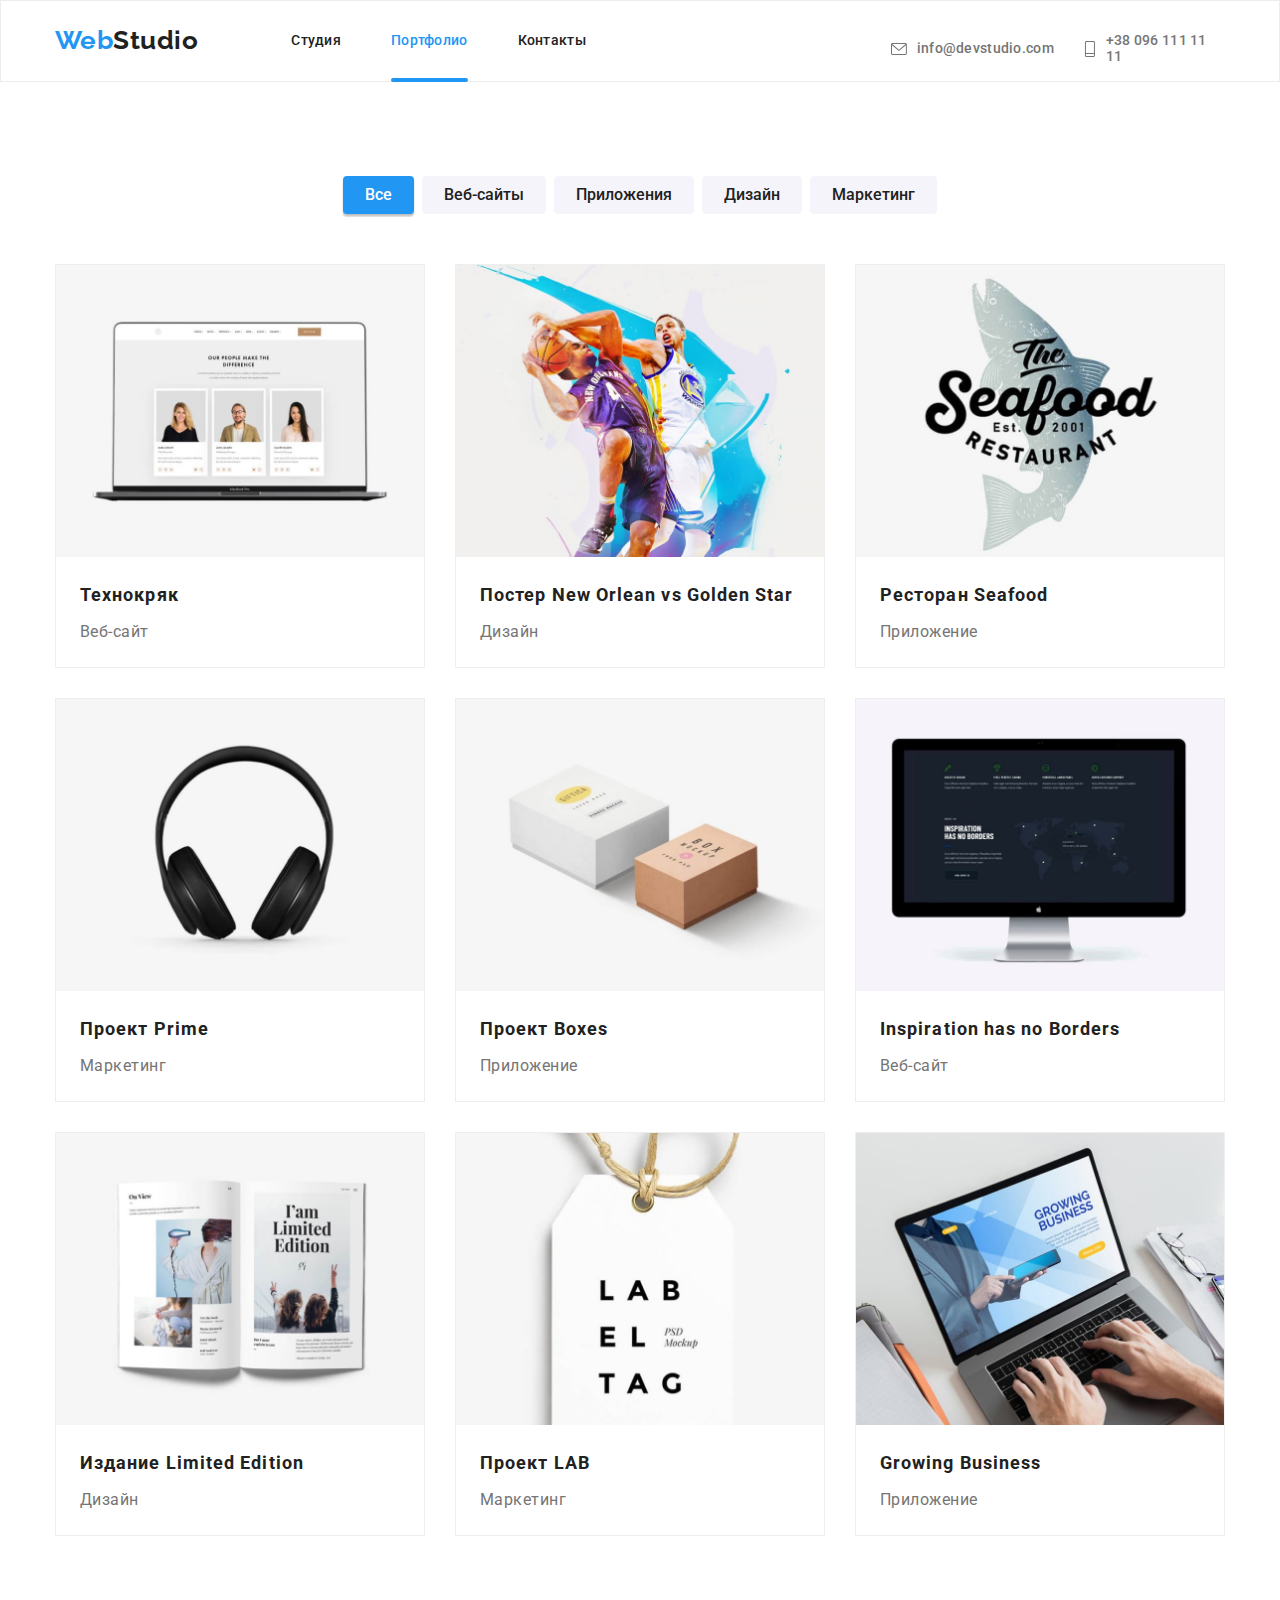
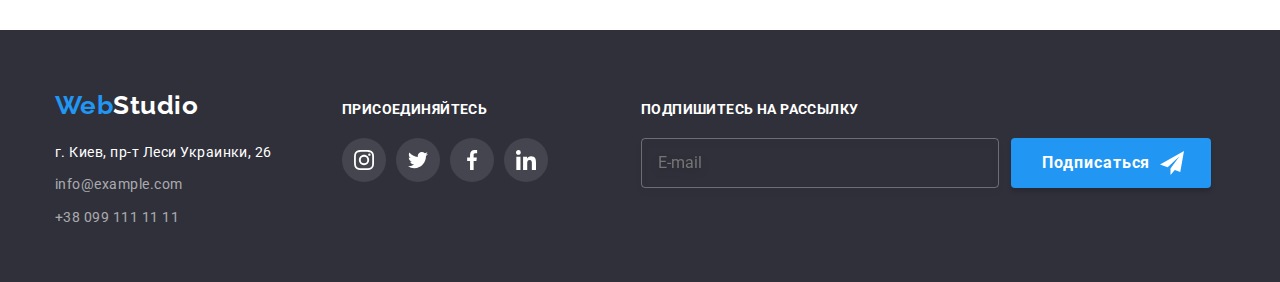
==== commit 07fe1460: "Add changes" ====
--- a/portfolio.html
+++ b/portfolio.html
@@ -15,12 +15,11 @@
   </head>
 
   <body>
-    <!-- HEADER -->
     <header class="page-header">
       <div class="container page-header--justify">
         <div class="page-header__container">
           <a href="./index.html" class="page-header__logo-link">
-            <span class="page-header__logo">Web</span>Studio
+            <span class="page-header__item">Web</span>Studio
           </a>
           <div class="menu-container" data-menu>
             <nav class="nav">
@@ -83,9 +82,7 @@
       </div>
     </header>
 
-    <!-- MAIN -->
     <main>
-      <!-- PROJECTS -->
       <section>
         <div class="container">
           <h1 class="section-title section-title--visually-hidden">
@@ -527,13 +524,12 @@
       </section>
     </main>
 
-    <!-- FOOTER -->
     <footer class="page-footer">
       <div class="container page-footer--align">
         <div class="page-footer__container">
           <div class="address-box">
             <a href="./index.html" class="address-box__link">
-              <span class="address-box__logo">Web</span>Studio</a
+              <span class="address-box__item">Web</span>Studio</a
             >
             <address>
               <ul class="footer-address">
--- a/css/main.min.css
+++ b/css/main.min.css
@@ -1,2 +1,2 @@
-/*! modern-normalize v1.1.0 | MIT License | https://github.com/sindresorhus/modern-normalize */*,::before,::after{-webkit-box-sizing:border-box;box-sizing:border-box}html{line-height:1.15;-webkit-text-size-adjust:100%;-moz-tab-size:4;-o-tab-size:4;tab-size:4}body{margin:0;font-family:system-ui,-apple-system,"Segoe UI",Roboto,Helvetica,Arial,sans-serif,"Apple Color Emoji","Segoe UI Emoji"}hr{height:0;color:inherit}abbr[title]{-webkit-text-decoration:underline dotted;text-decoration:underline dotted}b,strong{font-weight:bolder}code,kbd,samp,pre{font-family:ui-monospace, SFMono-Regular, Consolas, "Liberation Mono", Menlo, monospace;font-size:1em}small{font-size:80%}sub,sup{font-size:75%;line-height:0;position:relative;vertical-align:baseline}sub{bottom:-0.25em}sup{top:-0.5em}table{text-indent:0;border-color:inherit}button,input,optgroup,select,textarea{font-family:inherit;font-size:100%;line-height:1.15;margin:0}button,select{text-transform:none}button,[type="button"],[type="reset"],[type="submit"]{-webkit-appearance:button}::-moz-focus-inner{border-style:none;padding:0}:-moz-focusring{outline:1px dotted ButtonText}:-moz-ui-invalid{box-shadow:none}legend{padding:0}progress{vertical-align:baseline}::-webkit-inner-spin-button,::-webkit-outer-spin-button{height:auto}[type="search"]{-webkit-appearance:textfield;outline-offset:-2px}::-webkit-search-decoration{-webkit-appearance:none}::-webkit-file-upload-button{-webkit-appearance:button;font:inherit}summary{display:list-item}.nav__list,.head-address,.header-links,.features,.occupation,.team,.clients,.projects,.footer-address,.media-box__list{list-style:none;padding:0;margin:0}.page-header__logo,.address-box__logo{color:#2196f3;font-family:Raleway, sans-serif}.media-box__title,.footer-form__title{text-transform:uppercase;margin-bottom:20px;margin-top:0;padding:0;font-weight:700;font-size:14px;line-height:1.14;letter-spacing:0.03em;color:#fff}body{background-color:#fff;color:#757575;font-family:Roboto, sans-serif;font-style:normal;letter-spacing:0.03em}.container{padding-left:15px;padding-right:15px}@media screen and (min-width: 480px){.container{width:480px}}@media screen and (min-width: 768px){.container{width:768px}}@media screen and (min-width: 1200px){.container{width:1200px;margin:0 auto}}.button{height:50px;width:200px;background-color:#2196f3;color:#fff;cursor:pointer;font-family:inherit;font-weight:700;font-size:16px;line-height:1.9px;letter-spacing:0.06em;-webkit-box-shadow:0px 4px 4px rgba(0,0,0,0.15);box-shadow:0px 4px 4px rgba(0,0,0,0.15);border-color:transparent;border-radius:4px}.section-title{color:#212121;font-weight:700;font-size:28px;line-height:1.17;text-align:center;margin:0;padding-bottom:30px;padding-top:60px}@media screen and (min-width: 1200px){.section-title{padding-bottom:50px;padding-top:94px;font-size:36px;line-height:1.16}}.page-header{border:1px solid #ececec;position:relative}.page-header--justify{height:80px}@media screen and (max-width: 767px){.page-header--justify{display:-webkit-box;display:-ms-flexbox;display:flex;-webkit-box-pack:justify;-ms-flex-pack:justify;justify-content:space-between;-webkit-box-align:center;-ms-flex-align:center;align-items:center}}@media screen and (min-width: 768px){.page-header__container{display:-webkit-box;display:-ms-flexbox;display:flex}}.page-header__logo-link{color:#212121;font-family:Raleway, sans-serif;text-decoration:none;font-weight:700;font-size:24px;line-height:1.16;margin-right:88px;margin-bottom:16px;margin-top:16px}@media screen and (min-width: 768px){.page-header__logo-link{margin-bottom:26px;margin-top:26px}}@media screen and (min-width: 1200px){.page-header__logo-link{font-weight:700;font-size:26px;line-height:1.19;margin-right:93px;margin-bottom:25px;margin-top:24px}}.nav{display:-webkit-box;display:-ms-flexbox;display:flex}@media screen and (max-width: 767px){.menu-container{display:none;position:absolute;left:0;top:100%;height:100%;width:100%}.menu-container.is-open{display:block;position:fixed;top:0;left:0;width:100%;height:100%;background-color:#fff;z-index:999}}@media screen and (min-width: 768px) and (max-width: 1199px){.menu-container{display:-webkit-box;display:-ms-flexbox;display:flex;-webkit-box-align:center;-ms-flex-align:center;align-items:center;-webkit-box-pack:justify;-ms-flex-pack:justify;justify-content:space-between;width:100%}}@media screen and (min-width: 1200px){.menu-container{display:-webkit-box;display:-ms-flexbox;display:flex}}.nav__list{display:-webkit-box;display:-ms-flexbox;display:flex}@media screen and (max-width: 767px){.nav__list{-webkit-box-orient:vertical;-webkit-box-direction:normal;-ms-flex-direction:column;flex-direction:column;position:absolute;left:40px;top:48px}}@media screen and (max-width: 767px){.nav__item:not(:last-child){padding-bottom:32px}}@media screen and (min-width: 768px){.nav__item:not(:last-child){margin-right:50px}}.nav__link{color:#212121;text-decoration:none;letter-spacing:0.02em;display:block;-webkit-transition:color 250ms cubic-bezier(0.4, 0, 0.2, 1);transition:color 250ms cubic-bezier(0.4, 0, 0.2, 1);font-weight:500;font-size:40px;line-height:1.17;letter-spacing:0.02em}@media screen and (min-width: 768px){.nav__link{font-size:14px;line-height:1.14;text-align:center;padding:32px 0}}.nav__link:hover,.nav__link:focus{color:#2196f3}.nav__current{color:#2196f3;position:relative}@media screen and (min-width: 768px){.nav__current::after{content:"";display:inline-block;width:100%;height:4px;position:absolute;left:0;bottom:-1px;background-color:currentColor;border-radius:2px}}.nav__button{display:none}@media screen and (max-width: 767px){.nav__button{display:-webkit-inline-box;display:-ms-inline-flexbox;display:inline-flex;margin:0;padding:0;border:none;background-color:transparent;z-index:999}}.nav__button .nav__icon-cross{display:none}.nav__button .nav__icon-menu{display:block}.nav__button.is-open .nav__icon-cross{display:block}.nav__button.is-open .nav__icon-menu{display:none}@media screen and (max-width: 767px){.head-address{display:-webkit-box;display:-ms-flexbox;display:flex;-webkit-box-orient:vertical;-webkit-box-direction:reverse;-ms-flex-direction:column-reverse;flex-direction:column-reverse;position:absolute;left:40px;bottom:134px}}@media screen and (min-width: 1200px){.head-address{display:-webkit-box;display:-ms-flexbox;display:flex;-webkit-box-align:center;-ms-flex-align:center;align-items:center;margin-left:305px}}@media screen and (min-width: 768px) and (max-width: 1199px){.head-address__item:nth-child(1){margin-bottom:10px}}@media screen and (min-width: 1200px){.head-address__item:first-child{margin-right:30px}}@media screen and (max-width: 767px){.head-address--larger-size{font-size:24px;line-height:1.16;letter-spacing:0.02em}}@media screen and (max-width: 767px){.head-address--smaller-size{font-size:34px;line-height:1.17;letter-spacing:0.02em;margin-bottom:32px}}.head-address__link{color:#757575;text-decoration:none;letter-spacing:0.02em;font-weight:500;display:-webkit-box;display:-ms-flexbox;display:flex;-webkit-box-align:center;-ms-flex-align:center;align-items:center;-webkit-transition:color 250ms cubic-bezier(0.4, 0, 0.2, 1);transition:color 250ms cubic-bezier(0.4, 0, 0.2, 1)}.head-address__link:hover,.head-address__link:focus{color:#2196f3}@media screen and (min-width: 768px){.head-address__link{font-size:14px;line-height:1.14}}.head-address__link:hover .head-address__icon,.head-address__link:focus .head-address__icon{fill:#2196f3}.head-address__icon{fill:#757575;margin-right:10px;-webkit-transition:fill 250ms cubic-bezier(0.4, 0, 0.2, 1);transition:fill 250ms cubic-bezier(0.4, 0, 0.2, 1)}@media screen and (max-width: 767px){.head-address__icon{display:none}}.header-links{display:-webkit-box;display:-ms-flexbox;display:flex;position:absolute;bottom:48px;left:40px}@media screen and (min-width: 768px){.header-links{display:none}}.header-links__item{font-size:18px;line-height:1.22;letter-spacing:0.02em;font-weight:500;color:#2196f3}.header-links__item::after{content:"";border:1px solid rgba(33,33,33,0.2);margin-left:10px;margin-right:10px}.hero{text-align:center;padding:118px 0;background-image:-webkit-gradient(linear, left top, right top, from(rgba(47,48,58,0.4)), to(rgba(47,48,58,0.4))),url(../images/background.jpg);background-image:linear-gradient(to right, rgba(47,48,58,0.4), rgba(47,48,58,0.4)),url(../images/background.jpg);background-color:#2f303a;background-repeat:no-repeat;background-position:center;background-size:contain;max-width:1600px}@media (min-device-pixel-ratio: 2), (-webkit-min-device-pixel-ratio: 2), (min-resolution: 192dpi), (min-resolution: 2dppx){.hero{background-image:-webkit-gradient(linear, left top, right top, from(rgba(47,48,58,0.4)), to(rgba(47,48,58,0.4))),url("../images/mobile/bg/mob-background@2x.jpg");background-image:linear-gradient(to right, rgba(47,48,58,0.4), rgba(47,48,58,0.4)),url("../images/mobile/bg/mob-background@2x.jpg")}}@media screen and (min-width: 768px){.hero{background-image:-webkit-gradient(linear, left top, right top, from(rgba(47,48,58,0.4)), to(rgba(47,48,58,0.4))),url("../images/tablet/bg/tab-background.jpg");background-image:linear-gradient(to right, rgba(47,48,58,0.4), rgba(47,48,58,0.4)),url("../images/tablet/bg/tab-background.jpg")}}@media screen and (min-width: 768px) and (min-device-pixel-ratio: 2), screen and (min-width: 768px) and (-webkit-min-device-pixel-ratio: 2), screen and (min-width: 768px) and (min-resolution: 192dpi), screen and (min-width: 768px) and (min-resolution: 2dppx){.hero{background-image:-webkit-gradient(linear, left top, right top, from(rgba(47,48,58,0.4)), to(rgba(47,48,58,0.4))),url("../images/tablet/bg/tab-background@2x.jpg");background-image:linear-gradient(to right, rgba(47,48,58,0.4), rgba(47,48,58,0.4)),url("../images/tablet/bg/tab-background@2x.jpg")}}@media screen and (min-width: 1200px){.hero{background-image:-webkit-gradient(linear, left top, right top, from(rgba(47,48,58,0.4)), to(rgba(47,48,58,0.4))),url("../images/desktop/bg/pc-background.jpg");background-image:linear-gradient(to right, rgba(47,48,58,0.4), rgba(47,48,58,0.4)),url("../images/desktop/bg/pc-background.jpg")}}@media screen and (min-width: 1200px) and (min-device-pixel-ratio: 2), screen and (min-width: 1200px) and (-webkit-min-device-pixel-ratio: 2), screen and (min-width: 1200px) and (min-resolution: 192dpi), screen and (min-width: 1200px) and (min-resolution: 2dppx){.hero{background-image:-webkit-gradient(linear, left top, right top, from(rgba(47,48,58,0.4)), to(rgba(47,48,58,0.4))),url("../images/desktop/bg/pc-background@2x.jpg");background-image:linear-gradient(to right, rgba(47,48,58,0.4), rgba(47,48,58,0.4)),url("../images/desktop/bg/pc-background@2x.jpg");padding:200px 0}}.hero__title{color:#fff;margin-top:0;margin-bottom:30px;font-weight:900;font-size:26px;line-height:1.61;letter-spacing:0.06em;text-transform:uppercase}@media screen and (min-width: 1200px){.hero__title{font-size:44px;line-height:1.37}}.backdrop{position:fixed;top:0;left:0;width:100%;height:100%;z-index:1;background-color:rgba(0,0,0,0.2);-webkit-transition:250ms linear;transition:250ms linear;overflow-y:scroll}.backdrop.is-hidden{opacity:0;pointer-events:none;visibility:hidden}.backdrop.is-hidden .modal{-webkit-transform:translate(-50%, -50%) scale(0.9);transform:translate(-50%, -50%) scale(0.9)}.modal{position:absolute;top:50%;left:50%;width:450px;height:609px;-webkit-transform:translate(-50%, -50%) scale(1);transform:translate(-50%, -50%) scale(1);-webkit-transition:-webkit-transform 250ms linear;transition:-webkit-transform 250ms linear;transition:transform 250ms linear;transition:transform 250ms linear, -webkit-transform 250ms linear;-webkit-box-shadow:0px 1px 3px rgba(0,0,0,0.12),0px 1px 1px rgba(0,0,0,0.14),0px 2px 1px rgba(0,0,0,0.2);box-shadow:0px 1px 3px rgba(0,0,0,0.12),0px 1px 1px rgba(0,0,0,0.14),0px 2px 1px rgba(0,0,0,0.2);border-radius:4px;background-color:#fff;padding:40px}@media screen and (min-width: 1200px){.modal{width:528px;height:581px}}.modal__button{position:absolute;top:8px;right:8px;width:30px;height:30px;padding:0;border-radius:50%;border:1px solid rgba(0,0,0,0.1);background-color:#fff;cursor:pointer}.modal__button:hover .modal__icon,.modal__button:focus .modal__icon{fill:#2196f3}.modal__icon{-webkit-transition:fill 250ms cubic-bezier(0.4, 0, 0.2, 1);transition:fill 250ms cubic-bezier(0.4, 0, 0.2, 1);margin:0 9px}.modal__text{font-weight:700;font-size:20px;line-height:1.5;margin:0 0 12px 0;color:#212121}@media screen and (min-width: 1200px){.modal__text{line-height:1.15}}.form__label{font-weight:400;font-size:12px;line-height:1.16;letter-spacing:0.01em;display:-webkit-box;display:-ms-flexbox;display:flex;color:#757575}.form__box{position:relative}.form__input{width:100%;height:40px;border:1px solid rgba(33,33,33,0.2);border-radius:4px;padding:11px 42px;margin-bottom:10px;margin-top:4px;font-weight:400;font-size:12px;line-height:1.16;letter-spacing:0.01em}.form__input:focus{border:1px solid #2196f3;outline:0}.form__input:focus ~ .form__icon{fill:#2196f3}.form__icon{position:absolute;top:0;left:14px}.form__comment{width:100%;height:120px;border:1px solid rgba(33,33,33,0.2);border-radius:4px;resize:none;padding:12px 16px;margin-top:4px;font-weight:400;font-size:12px;line-height:1.16;letter-spacing:0.01em}.form__comment::-webkit-input-placeholder{color:rgba(117,117,117,0.5)}.form__comment:-ms-input-placeholder{color:rgba(117,117,117,0.5)}.form__comment::-ms-input-placeholder{color:rgba(117,117,117,0.5)}.form__comment::placeholder{color:rgba(117,117,117,0.5)}.form__comment:focus{border:1px solid #2196f3;outline:0}.form__comment:not(:placeholder-shown){color:#212121}.checkbox{font-weight:400;font-size:12px;line-height:1.16;color:#757575;-webkit-box-align:center;-ms-flex-align:center;align-items:center;-webkit-box-pack:justify;-ms-flex-pack:justify;justify-content:space-between;display:-webkit-box;display:-ms-flexbox;display:flex}@media screen and (min-width: 1200px){.checkbox{font-size:14px;line-height:1.71;-webkit-box-pack:center;-ms-flex-pack:center;justify-content:center}}.form__checkbox{margin-bottom:30px;margin-top:20px}.checkbox__visually-hidden{position:absolute;white-space:nowrap;width:1px;height:1px;overflow:hidden;border:0;padding:0;clip:rect(0 0 0 0);-webkit-clip-path:inset(50%);clip-path:inset(50%);margin:-1px}.checkbox__visually-hidden:checked+.checkbox__icon{background-color:#2196f3;border:transparent}.checkbox__icon{width:16px;height:15px;border-radius:2px;border:2px solid #212121;margin-bottom:3px;cursor:pointer}@media screen and (min-width: 1200px){.checkbox__icon{margin-right:7px}}.checkbox__link{color:#2196f3}@media screen and (min-width: 1200px){.checkbox__link{margin-left:4px}}.section-title--visually-hidden{position:absolute;white-space:nowrap;width:1px;height:1px;overflow:hidden;border:0;padding:0;clip:rect(0 0 0 0);-webkit-clip-path:inset(50%);clip-path:inset(50%);margin:-1px}.features{padding-top:60px;padding-bottom:60px}@media screen and (min-width: 768px){.features{display:-webkit-box;display:-ms-flexbox;display:flex;-ms-flex-wrap:wrap;flex-wrap:wrap}}@media screen and (min-width: 1200px){.features{padding-top:94px;padding-bottom:0;display:-webkit-box;display:-ms-flexbox;display:flex;-ms-flex-wrap:nowrap;flex-wrap:nowrap}}.features__item{margin-bottom:30px}@media screen and (min-width: 768px){.features__item{width:50%}}@media screen and (min-width: 1200px){.features__item{margin:0}}@media screen and (min-width: 1200px){.features__item:not(:last-child){margin-right:30px}}.features__icon{background-color:#f5f4fa;display:block;margin-bottom:30px;padding:25px 100px}@media screen and (max-width: 767px){.features__icon{width:450px}}@media screen and (min-width: 768px) and (max-width: 1199px){.features__icon{width:354px}}.features__title{color:#212121;font-weight:700;font-size:14px;line-height:1.14;text-transform:uppercase}@media screen and (max-width: 767px){.features__title{text-align:center}}.features__text{font-size:14px;line-height:1.71;margin-bottom:0}@media screen and (max-width: 1199px){.section-occupation{display:none}}.occupation{display:-webkit-box;display:-ms-flexbox;display:flex;padding-bottom:94px}.occupation__item{position:relative;display:-webkit-box;display:-ms-flexbox;display:flex}.occupation__item:not(:last-child){margin-right:30px}.occupation__caption{position:absolute;bottom:0;left:0;width:370px;height:70px;display:-webkit-box;display:-ms-flexbox;display:flex;-webkit-box-align:center;-ms-flex-align:center;align-items:center;-webkit-box-pack:center;-ms-flex-pack:center;justify-content:center;font-weight:700;font-size:14px;line-height:1.14;text-transform:uppercase;color:#fff;background-color:rgba(47,48,58,0.8)}.occupation__text{margin:0;padding:0}.section{background-color:#f5f4fa}@media screen and (max-width: 767px){.team{padding-bottom:60px}}@media screen and (min-width: 768px){.team{display:-webkit-box;display:-ms-flexbox;display:flex;-ms-flex-wrap:wrap;flex-wrap:wrap;-webkit-box-pack:justify;-ms-flex-pack:justify;justify-content:space-between;padding-bottom:94px}}.team__item{-webkit-box-shadow:0px 1px 3px rgba(0,0,0,0.12),0px 1px 1px rgba(0,0,0,0.14),0px 2px 1px rgba(0,0,0,0.2);box-shadow:0px 1px 3px rgba(0,0,0,0.12),0px 1px 1px rgba(0,0,0,0.14),0px 2px 1px rgba(0,0,0,0.2);border-radius:0px 0px 4px 4px;text-align:center;background-color:#fff}@media screen and (max-width: 767px){.team__item{width:100%}.team__item:not(:last-child){margin-bottom:30px}}@media screen and (min-width: 768px) and (max-width: 1199px){.team__item:nth-child(-n+2){margin-bottom:30px}}.team__pic{display:block}.team__title{color:#212121;font-weight:500;font-size:16px;line-height:1.18;padding:30px 0 10px;margin:0}.team__text{padding-bottom:16px;margin:0}.media-links{padding:0;display:-webkit-box;display:-ms-flexbox;display:flex;-webkit-box-pack:center;-ms-flex-pack:center;justify-content:center;padding-bottom:30px}.media-links__item{width:44px;height:44px;border:none;border-radius:50%;-webkit-box-align:center;-ms-flex-align:center;align-items:center;display:-webkit-box;display:-ms-flexbox;display:flex;margin-right:10px;-webkit-box-pack:center;-ms-flex-pack:center;justify-content:center;background-color:#fff;-webkit-transition:background-color 250ms cubic-bezier(0.4, 0, 0.2, 1);transition:background-color 250ms cubic-bezier(0.4, 0, 0.2, 1)}.media-links__item:hover,.media-links__item:focus{background-color:#2196f3}.media-links__item:nth-child(4){margin-right:0}.media-links__item:hover .media-links__icon,.media-links__item:focus .media-links__icon{fill:#fff}.media-links__link{width:100%;height:100%;display:-webkit-box;display:-ms-flexbox;display:flex;-webkit-box-pack:center;-ms-flex-pack:center;justify-content:center;-webkit-box-align:center;-ms-flex-align:center;align-items:center}.media-links__icon{fill:#afb1b8;-webkit-transition:fill 250ms cubic-bezier(0.4, 0, 0.2, 1);transition:fill 250ms cubic-bezier(0.4, 0, 0.2, 1)}.clients{display:-webkit-box;display:-ms-flexbox;display:flex;-ms-flex-wrap:wrap;flex-wrap:wrap;margin-right:-15px;padding-bottom:60px}@media screen and (max-width: 767px){.clients{-webkit-box-pack:justify;-ms-flex-pack:justify;justify-content:space-between}}@media screen and (min-width: 728px){.clients{-ms-flex-pack:distribute;justify-content:space-around}}@media screen and (min-width: 1200px){.clients{-ms-flex-wrap:nowrap;flex-wrap:nowrap;padding-bottom:94px;margin-bottom:0}}.clients__item{border:1px solid #afb1b8;border-radius:4px;margin-right:15px;background-color:#fff;width:calc((100% - 4 * 15px) / 2);height:92px;margin-bottom:30px;-webkit-transition:border 250ms cubic-bezier(0.4, 0, 0.2, 1);transition:border 250ms cubic-bezier(0.4, 0, 0.2, 1)}@media screen and (min-width: 768px){.clients__item{width:calc((100% - 6 * 15px) / 3)}}.clients__item:hover,.clients__item:focus{border:1px solid #2196f3}@media screen and (max-width: 767px){.clients__item:nth-child(n+5){margin-bottom:0}}@media screen and (min-width: 768px) and (max-width: 1199px){.clients__item:nth-child(3n+3){margin-right:0}}@media screen and (min-width: 768px) and (max-width: 1199px){.clients__item:nth-last-child(-n+3){margin-bottom:0}}@media screen and (min-width: 1200px){.clients__item{margin-bottom:0}}.clients__item:hover .clients__icon,.clients__item:focus .clients__icon{fill:#2196f3}.clients__link{width:100%;height:100%;display:-webkit-box;display:-ms-flexbox;display:flex;-webkit-box-pack:center;-ms-flex-pack:center;justify-content:center;-webkit-box-align:center;-ms-flex-align:center;align-items:center}.clients__icon{fill:#afb1b8;-webkit-transition:fill 250ms cubic-bezier(0.4, 0, 0.2, 1);transition:fill 250ms cubic-bezier(0.4, 0, 0.2, 1)}.filter{display:-webkit-box;display:-ms-flexbox;display:flex;-webkit-box-pack:center;-ms-flex-pack:center;justify-content:center}@media screen and (max-width: 767px){.filter{-webkit-box-pack:start;-ms-flex-pack:start;justify-content:flex-start;-ms-flex-wrap:wrap;flex-wrap:wrap;margin-top:60px;margin-bottom:40px}}@media screen and (min-width: 768px){.filter{padding-top:60px;padding-bottom:30px}}@media screen and (min-width: 1200px){.filter{margin:94px 0 50px}}.filter__button{background-color:#f5f4fa;color:#212121;cursor:pointer;font-family:inherit;border-radius:4px;padding:6px 22px;border:none;margin-right:8px;font-weight:500;font-size:16px;line-height:1.6;-webkit-transition:background-color 250ms cubic-bezier(0.4, 0, 0.2, 1),color 250ms cubic-bezier(0.4, 0, 0.2, 1),-webkit-box-shadow 250ms cubic-bezier(0.4, 0, 0.2, 1);transition:background-color 250ms cubic-bezier(0.4, 0, 0.2, 1),color 250ms cubic-bezier(0.4, 0, 0.2, 1),-webkit-box-shadow 250ms cubic-bezier(0.4, 0, 0.2, 1);transition:box-shadow 250ms cubic-bezier(0.4, 0, 0.2, 1),background-color 250ms cubic-bezier(0.4, 0, 0.2, 1),color 250ms cubic-bezier(0.4, 0, 0.2, 1);transition:box-shadow 250ms cubic-bezier(0.4, 0, 0.2, 1),background-color 250ms cubic-bezier(0.4, 0, 0.2, 1),color 250ms cubic-bezier(0.4, 0, 0.2, 1),-webkit-box-shadow 250ms cubic-bezier(0.4, 0, 0.2, 1)}.filter__button:last-child{margin-right:0}@media screen and (max-width: 767px){.filter__button:nth-child(-n+3){margin-bottom:15px}}.filter__button:hover,.filter__button:focus{background-color:#2196f3;color:#fff;-webkit-box-shadow:0px 3px 1px rgba(0,0,0,0.1),0px 1px 2px rgba(0,0,0,0.08),0px 2px 2px rgba(0,0,0,0.12);box-shadow:0px 3px 1px rgba(0,0,0,0.1),0px 1px 2px rgba(0,0,0,0.08),0px 2px 2px rgba(0,0,0,0.12)}.filter--accent{background-color:#2196f3;color:#fff;-webkit-box-shadow:0px 3px 1px rgba(0,0,0,0.1),0px 1px 2px rgba(0,0,0,0.08),0px 2px 2px rgba(0,0,0,0.12);box-shadow:0px 3px 1px rgba(0,0,0,0.1),0px 1px 2px rgba(0,0,0,0.08),0px 2px 2px rgba(0,0,0,0.12)}.projects{margin-bottom:94px}@media screen and (min-width: 768px){.projects{display:-webkit-box;display:-ms-flexbox;display:flex;-ms-flex-wrap:wrap;flex-wrap:wrap;width:inherit}}.projects__item{margin-right:30px;border:1px solid #eeeeee;width:450px;-webkit-transition:-webkit-box-shadow 250ms cubic-bezier(0.4, 0, 0.2, 1);transition:-webkit-box-shadow 250ms cubic-bezier(0.4, 0, 0.2, 1);transition:box-shadow 250ms cubic-bezier(0.4, 0, 0.2, 1);transition:box-shadow 250ms cubic-bezier(0.4, 0, 0.2, 1), -webkit-box-shadow 250ms cubic-bezier(0.4, 0, 0.2, 1)}.projects__item:not(:last-child){margin-bottom:30px}@media screen and (min-width: 768px){.projects__item{width:354px;height:440px}}@media screen and (min-width: 1200px){.projects__item{width:370px;height:404px}.projects__item:nth-child(n+7){margin-bottom:0}}.projects__item:hover,.projects__item:focus{-webkit-box-shadow:0px 1px 1px rgba(0,0,0,0.12),0px 4px 4px rgba(0,0,0,0.06),1px 4px 6px rgba(0,0,0,0.16);box-shadow:0px 1px 1px rgba(0,0,0,0.12),0px 4px 4px rgba(0,0,0,0.06),1px 4px 6px rgba(0,0,0,0.16)}.projects__item:hover .projects__box::before,.projects__item:focus .projects__box::before{background-color:rgba(33,150,243,0.9);-webkit-transform:translateY(0);transform:translateY(0)}.projects__item:hover .projects__text,.projects__item:focus .projects__text{-webkit-transform:translateY(0);transform:translateY(0)}.projects__link{cursor:pointer}.projects__box{position:relative;overflow:hidden;background-color:rgba(33,150,243,0.9)}.projects__box::before{position:absolute;top:0;left:0;width:100%;height:100%;content:"";background-color:rgba(33,150,243,0.9);-webkit-transform:translateY(100%);transform:translateY(100%);-webkit-transition:-webkit-transform 250ms cubic-bezier(0.4, 0, 0.2, 1);transition:-webkit-transform 250ms cubic-bezier(0.4, 0, 0.2, 1);transition:transform 250ms cubic-bezier(0.4, 0, 0.2, 1);transition:transform 250ms cubic-bezier(0.4, 0, 0.2, 1), -webkit-transform 250ms cubic-bezier(0.4, 0, 0.2, 1)}.projects__pic{display:block;width:100%}.projects__text{margin:0;padding:63px 24px;position:absolute;top:0;left:0;-webkit-transform:translateY(100%);transform:translateY(100%);-webkit-transition:-webkit-transform 250ms cubic-bezier(0.4, 0, 0.2, 1);transition:-webkit-transform 250ms cubic-bezier(0.4, 0, 0.2, 1);transition:transform 250ms cubic-bezier(0.4, 0, 0.2, 1);transition:transform 250ms cubic-bezier(0.4, 0, 0.2, 1), -webkit-transform 250ms cubic-bezier(0.4, 0, 0.2, 1);font-weight:400;font-size:18px;line-height:1.55;color:#fff}.projects__title{color:#212121;font-weight:700;font-size:18px;line-height:2;letter-spacing:0.06em;padding:20px 24px 4px;margin:0}.projects__description{font-size:16px;line-height:1.87;padding:0 24px 20px;margin:0}.page-footer{background-color:#2f303a;padding:60px 0}@media screen and (min-width: 1200px){.page-footer{height:252px}}@media screen and (min-width: 1200px){.page-footer--align{display:-webkit-box;display:-ms-flexbox;display:flex;-webkit-box-align:baseline;-ms-flex-align:baseline;align-items:baseline}}@media screen and (min-width: 768px){.page-footer__container{display:-webkit-box;display:-ms-flexbox;display:flex;-ms-flex-pack:distribute;justify-content:space-around;margin-bottom:60px}}@media screen and (min-width: 1200px){.page-footer__container{-webkit-box-pack:center;-ms-flex-pack:center;justify-content:center;-webkit-box-align:baseline;-ms-flex-align:baseline;align-items:baseline;margin-bottom:0}}@media screen and (max-width: 767px){.address-box{margin-bottom:60px;text-align:center}}@media screen and (min-width: 1200px){.address-box{margin-right:70px}}.address-box__link{color:#fff;font-family:Raleway, sans-serif;text-decoration:none;font-weight:700;font-size:24px;line-height:1.16;margin-bottom:20px;display:block}@media screen and (min-width: 768px) and (max-width: 1199px){.address-box__link{display:-webkit-box;display:-ms-flexbox;display:flex;-webkit-box-pack:center;-ms-flex-pack:center;justify-content:center;font-size:26px;line-height:1.19}}@media screen and (min-width: 1200px){.address-box__link{font-size:26px;line-height:1.19}}.footer-address__item{margin-bottom:8px}.footer-address__item:last-child{margin-bottom:0}@media screen and (min-width: 1200px){.footer-address__item{margin-bottom:9px}}.footer-address__link{text-decoration:none;-webkit-transition:color 250ms cubic-bezier(0.4, 0, 0.2, 1);transition:color 250ms cubic-bezier(0.4, 0, 0.2, 1)}.footer-address__link:hover,.footer-address__link:focus{color:#2196f3}.footer-address__link--address{color:#fff;font-weight:400;font-size:14px;font-style:normal;line-height:1.71}.footer-address__link--email,.footer-address__link--tel{color:rgba(255,255,255,0.6);font-style:normal;font-weight:400;font-size:14px;line-height:1.71}@media screen and (max-width: 767px){.media-box{margin-bottom:60px}}@media screen and (min-width: 1200px){.media-box{display:-webkit-box;display:-ms-flexbox;display:flex;width:206px;height:80px;-webkit-box-orient:vertical;-webkit-box-direction:normal;-ms-flex-direction:column;flex-direction:column;margin-right:93px}}@media screen and (max-width: 767px){.media-box__title{text-align:center}}.media-box__list{display:-webkit-box;display:-ms-flexbox;display:flex;-webkit-box-pack:center;-ms-flex-pack:center;justify-content:center}.media-box__item{width:44px;height:44px;border:none;border-radius:50%;-webkit-box-align:center;-ms-flex-align:center;align-items:center;display:-webkit-box;display:-ms-flexbox;display:flex;margin-right:10px;-webkit-box-pack:center;-ms-flex-pack:center;justify-content:center;background-color:rgba(255,255,255,0.1);-webkit-transition:background-color 250ms cubic-bezier(0.4, 0, 0.2, 1);transition:background-color 250ms cubic-bezier(0.4, 0, 0.2, 1)}.media-box__item:hover,.media-box__item:focus{background-color:#2196f3}.media-box__item:nth-child(4){margin-right:0}.media-box__link{width:100%;height:100%;display:-webkit-box;display:-ms-flexbox;display:flex;-webkit-box-pack:center;-ms-flex-pack:center;justify-content:center;-webkit-box-align:center;-ms-flex-align:center;align-items:center}.media-box__icon{fill:#fff}.footer-form{display:-webkit-box;display:-ms-flexbox;display:flex;-webkit-box-pack:center;-ms-flex-pack:center;justify-content:center;-webkit-box-align:center;-ms-flex-align:center;align-items:center;-webkit-box-orient:vertical;-webkit-box-direction:normal;-ms-flex-direction:column;flex-direction:column}@media screen and (min-width: 1200px){.footer-form{-webkit-box-align:end;-ms-flex-align:end;align-items:flex-end;-webkit-box-orient:horizontal;-webkit-box-direction:normal;-ms-flex-direction:row;flex-direction:row}}@media screen and (max-width: 1199px){.footer-form__container{margin-bottom:20px}}@media screen and (max-width: 1199px){.footer-form__title{text-align:center}}.footer-form__input{width:450px;height:50px;border:1px solid rgba(255,255,255,0.3);-webkit-filter:drop-shadow(0px 4px 4px rgba(0,0,0,0.15));filter:drop-shadow(0px 4px 4px rgba(0,0,0,0.15));border-radius:4px;padding-left:16px;margin-right:12px;background-color:inherit;color:#fff}@media screen and (min-width: 1200px){.footer-form__input{width:358px}}.footer-form--subscribe{display:-webkit-box;display:-ms-flexbox;display:flex;-webkit-box-align:center;-ms-flex-align:center;align-items:center;padding-left:29px}.footer-form__icon{margin-left:10px}
+/*! modern-normalize v1.1.0 | MIT License | https://github.com/sindresorhus/modern-normalize */*,::before,::after{-webkit-box-sizing:border-box;box-sizing:border-box}html{line-height:1.15;-webkit-text-size-adjust:100%;-moz-tab-size:4;-o-tab-size:4;tab-size:4}body{margin:0;font-family:system-ui,-apple-system,"Segoe UI",Roboto,Helvetica,Arial,sans-serif,"Apple Color Emoji","Segoe UI Emoji"}hr{height:0;color:inherit}abbr[title]{-webkit-text-decoration:underline dotted;text-decoration:underline dotted}b,strong{font-weight:bolder}code,kbd,samp,pre{font-family:ui-monospace, SFMono-Regular, Consolas, "Liberation Mono", Menlo, monospace;font-size:1em}small{font-size:80%}sub,sup{font-size:75%;line-height:0;position:relative;vertical-align:baseline}sub{bottom:-0.25em}sup{top:-0.5em}table{text-indent:0;border-color:inherit}button,input,optgroup,select,textarea{font-family:inherit;font-size:100%;line-height:1.15;margin:0}button,select{text-transform:none}button,[type="button"],[type="reset"],[type="submit"]{-webkit-appearance:button}::-moz-focus-inner{border-style:none;padding:0}:-moz-focusring{outline:1px dotted ButtonText}:-moz-ui-invalid{box-shadow:none}legend{padding:0}progress{vertical-align:baseline}::-webkit-inner-spin-button,::-webkit-outer-spin-button{height:auto}[type="search"]{-webkit-appearance:textfield;outline-offset:-2px}::-webkit-search-decoration{-webkit-appearance:none}::-webkit-file-upload-button{-webkit-appearance:button;font:inherit}summary{display:list-item}.nav__list,.head-address,.header-links,.features,.occupation-list,.team,.clients-list,.projects,.footer-address,.media-box__list{list-style:none;padding:0;margin:0}.page-header__item,.address-box__item{color:#2196f3;font-family:Raleway, sans-serif}.media-box__title,.footer-form__title{text-transform:uppercase;margin-bottom:20px;margin-top:0;padding:0;font-weight:700;font-size:14px;line-height:1.14;letter-spacing:0.03em;color:#fff}body{background-color:#fff;color:#757575;font-family:Roboto, sans-serif;font-style:normal;letter-spacing:0.03em}.container{padding-left:15px;padding-right:15px;margin:0 auto}@media screen and (min-width: 480px){.container{width:480px}}@media screen and (min-width: 768px){.container{width:768px}}@media screen and (min-width: 1200px){.container{width:1200px}}.button{background-color:#2196f3;color:#fff;height:50px;width:200px;cursor:pointer;font-family:inherit;font-weight:700;font-size:16px;line-height:1.9px;letter-spacing:0.06em;-webkit-box-shadow:0px 4px 4px rgba(0,0,0,0.15);box-shadow:0px 4px 4px rgba(0,0,0,0.15);border-color:transparent;border-radius:4px}.section-title{color:#212121;font-weight:700;font-size:28px;line-height:1.17;text-align:center;margin:0;padding-bottom:30px;padding-top:60px}@media screen and (min-width: 1200px){.section-title{padding-bottom:50px;padding-top:94px;font-size:36px;line-height:1.16}}.page-header{border:1px solid #ececec;position:relative}.page-header--justify{height:80px}@media screen and (max-width: 767px){.page-header--justify{display:-webkit-box;display:-ms-flexbox;display:flex;-webkit-box-pack:justify;-ms-flex-pack:justify;justify-content:space-between;-webkit-box-align:center;-ms-flex-align:center;align-items:center}}@media screen and (min-width: 768px){.page-header__container{display:-webkit-box;display:-ms-flexbox;display:flex}}.page-header__logo-link{color:#212121;font-family:Raleway, sans-serif;text-decoration:none;font-weight:700;font-size:24px;line-height:1.16;margin-bottom:16px;margin-top:16px}@media screen and (min-width: 768px){.page-header__logo-link{margin-bottom:26px;margin-top:26px;margin-right:88px}}@media screen and (min-width: 1200px){.page-header__logo-link{font-weight:700;font-size:26px;line-height:1.19;margin-right:93px;margin-bottom:25px;margin-top:24px}}.nav{display:-webkit-box;display:-ms-flexbox;display:flex}@media screen and (max-width: 767px){.menu-container{display:none;position:absolute;left:0;top:100%;height:100%;width:100%}.menu-container.is-open{background-color:#fff;display:block;position:fixed;top:0;left:0;width:100%;height:100%;z-index:999}}@media screen and (min-width: 768px) and (max-width: 1199px){.menu-container{display:-webkit-box;display:-ms-flexbox;display:flex;-webkit-box-align:center;-ms-flex-align:center;align-items:center;-webkit-box-pack:justify;-ms-flex-pack:justify;justify-content:space-between;width:100%}}@media screen and (min-width: 1200px){.menu-container{display:-webkit-box;display:-ms-flexbox;display:flex}}.nav__list{display:-webkit-box;display:-ms-flexbox;display:flex}@media screen and (max-width: 767px){.nav__list{-webkit-box-orient:vertical;-webkit-box-direction:normal;-ms-flex-direction:column;flex-direction:column;position:absolute;left:40px;top:48px}}@media screen and (max-width: 767px){.nav__item:not(:last-child){padding-bottom:32px}}@media screen and (min-width: 768px){.nav__item:not(:last-child){margin-right:50px}}.nav__link{color:#212121;text-decoration:none;letter-spacing:0.02em;display:block;-webkit-transition:color 250ms cubic-bezier(0.4, 0, 0.2, 1);transition:color 250ms cubic-bezier(0.4, 0, 0.2, 1);font-weight:500;font-size:40px;line-height:1.17;letter-spacing:0.02em}@media screen and (min-width: 768px){.nav__link{font-size:14px;line-height:1.14;text-align:center;padding:32px 0}}.nav__link:hover,.nav__link:focus{color:#2196f3}.nav__current{color:#2196f3;position:relative}@media screen and (min-width: 768px){.nav__current::after{content:"";display:inline-block;width:100%;height:4px;position:absolute;left:0;bottom:-1px;background-color:currentColor;border-radius:2px}}.nav__button{display:none}@media screen and (max-width: 767px){.nav__button{display:-webkit-inline-box;display:-ms-inline-flexbox;display:inline-flex;margin:0;padding:0;border:none;background-color:transparent;z-index:999}}.nav__button .nav__icon-cross{display:none}.nav__button .nav__icon-menu{display:block}.nav__button.is-open .nav__icon-cross{display:block}.nav__button.is-open .nav__icon-menu{display:none}@media screen and (max-width: 767px){.head-address{display:-webkit-box;display:-ms-flexbox;display:flex;-webkit-box-orient:vertical;-webkit-box-direction:reverse;-ms-flex-direction:column-reverse;flex-direction:column-reverse;position:absolute;left:40px;bottom:134px}}@media screen and (min-width: 1200px){.head-address{display:-webkit-box;display:-ms-flexbox;display:flex;-webkit-box-align:center;-ms-flex-align:center;align-items:center;margin-left:305px}}@media screen and (min-width: 768px) and (max-width: 1199px){.head-address__item:nth-child(1){margin-bottom:10px}}@media screen and (min-width: 1200px){.head-address__item:first-child{margin-right:30px}}@media screen and (max-width: 767px){.head-address--larger-size{font-size:24px;line-height:1.16;letter-spacing:0.02em}}@media screen and (max-width: 767px){.head-address--smaller-size{font-size:34px;line-height:1.17;letter-spacing:0.02em;margin-bottom:32px}}.head-address__link{color:#757575;text-decoration:none;letter-spacing:0.02em;font-weight:500;display:-webkit-box;display:-ms-flexbox;display:flex;-webkit-box-align:center;-ms-flex-align:center;align-items:center;-webkit-transition:color 250ms cubic-bezier(0.4, 0, 0.2, 1);transition:color 250ms cubic-bezier(0.4, 0, 0.2, 1)}.head-address__link:hover,.head-address__link:focus{color:#2196f3}@media screen and (min-width: 768px){.head-address__link{font-size:14px;line-height:1.14}}@media screen and (min-width: 1200px){.head-address__link{padding:32px 0}}.head-address__link:hover .head-address__icon,.head-address__link:focus .head-address__icon{fill:#2196f3}.head-address__icon{fill:#757575;margin-right:10px;-webkit-transition:fill 250ms cubic-bezier(0.4, 0, 0.2, 1);transition:fill 250ms cubic-bezier(0.4, 0, 0.2, 1)}@media screen and (max-width: 767px){.head-address__icon{display:none}}.header-links{display:-webkit-box;display:-ms-flexbox;display:flex;position:absolute;bottom:48px;left:40px}@media screen and (min-width: 768px){.header-links{display:none}}.header-links__item{font-size:18px;line-height:1.22;letter-spacing:0.02em;font-weight:500;color:#2196f3}.header-links__item:not(:last-child)::after{content:"";border:1px solid rgba(33,33,33,0.2);margin-left:10px;margin-right:10px}.hero{text-align:center;padding:118px 0;background-image:-webkit-gradient(linear, left top, right top, from(rgba(47,48,58,0.4)), to(rgba(47,48,58,0.4))),url(../images/background.jpg);background-image:linear-gradient(to right, rgba(47,48,58,0.4), rgba(47,48,58,0.4)),url(../images/background.jpg);background-color:#2f303a;background-repeat:no-repeat;background-position:center;background-size:cover;max-width:1600px}@media (min-device-pixel-ratio: 2), (-webkit-min-device-pixel-ratio: 2), (min-resolution: 192dpi), (min-resolution: 2dppx){.hero{background-image:-webkit-gradient(linear, left top, right top, from(rgba(47,48,58,0.4)), to(rgba(47,48,58,0.4))),url("../images/mobile/bg/mob-background@2x.jpg");background-image:linear-gradient(to right, rgba(47,48,58,0.4), rgba(47,48,58,0.4)),url("../images/mobile/bg/mob-background@2x.jpg")}}@media screen and (min-width: 768px){.hero{background-image:-webkit-gradient(linear, left top, right top, from(rgba(47,48,58,0.4)), to(rgba(47,48,58,0.4))),url("../images/tablet/bg/tab-background.jpg");background-image:linear-gradient(to right, rgba(47,48,58,0.4), rgba(47,48,58,0.4)),url("../images/tablet/bg/tab-background.jpg")}}@media screen and (min-width: 768px) and (min-device-pixel-ratio: 2), screen and (min-width: 768px) and (-webkit-min-device-pixel-ratio: 2), screen and (min-width: 768px) and (min-resolution: 192dpi), screen and (min-width: 768px) and (min-resolution: 2dppx){.hero{background-image:-webkit-gradient(linear, left top, right top, from(rgba(47,48,58,0.4)), to(rgba(47,48,58,0.4))),url("../images/tablet/bg/tab-background@2x.jpg");background-image:linear-gradient(to right, rgba(47,48,58,0.4), rgba(47,48,58,0.4)),url("../images/tablet/bg/tab-background@2x.jpg")}}@media screen and (min-width: 1200px){.hero{margin:0 auto;height:600px;background-image:-webkit-gradient(linear, left top, right top, from(rgba(47,48,58,0.4)), to(rgba(47,48,58,0.4))),url("../images/desktop/bg/pc-background.jpg");background-image:linear-gradient(to right, rgba(47,48,58,0.4), rgba(47,48,58,0.4)),url("../images/desktop/bg/pc-background.jpg")}}@media screen and (min-width: 1200px) and (min-device-pixel-ratio: 2), screen and (min-width: 1200px) and (-webkit-min-device-pixel-ratio: 2), screen and (min-width: 1200px) and (min-resolution: 192dpi), screen and (min-width: 1200px) and (min-resolution: 2dppx){.hero{background-image:-webkit-gradient(linear, left top, right top, from(rgba(47,48,58,0.4)), to(rgba(47,48,58,0.4))),url("../images/desktop/bg/pc-background@2x.jpg");background-image:linear-gradient(to right, rgba(47,48,58,0.4), rgba(47,48,58,0.4)),url("../images/desktop/bg/pc-background@2x.jpg");padding:200px 0}}.hero__title{color:#fff;margin-top:0;margin-bottom:30px;font-weight:900;font-size:26px;line-height:1.61;letter-spacing:0.06em;text-transform:uppercase}@media screen and (min-width: 1200px){.hero__title{font-size:44px;line-height:1.37}}.backdrop{background-color:rgba(0,0,0,0.2);position:fixed;top:0;left:0;width:100%;height:100%;z-index:1;-webkit-transition:250ms linear;transition:250ms linear;overflow-y:scroll}.backdrop.is-hidden{opacity:0;pointer-events:none;visibility:hidden}.backdrop.is-hidden .modal{-webkit-transform:translate(-50%, -50%) scale(0.9);transform:translate(-50%, -50%) scale(0.9)}.modal{background-color:#fff;position:absolute;top:50%;left:50%;height:609px;width:450px;-webkit-transform:translate(-50%, -50%) scale(1);transform:translate(-50%, -50%) scale(1);-webkit-transition:-webkit-transform 250ms linear;transition:-webkit-transform 250ms linear;transition:transform 250ms linear;transition:transform 250ms linear, -webkit-transform 250ms linear;-webkit-box-shadow:0px 1px 3px rgba(0,0,0,0.12),0px 1px 1px rgba(0,0,0,0.14),0px 2px 1px rgba(0,0,0,0.2);box-shadow:0px 1px 3px rgba(0,0,0,0.12),0px 1px 1px rgba(0,0,0,0.14),0px 2px 1px rgba(0,0,0,0.2);border-radius:4px;padding:40px}@media screen and (max-width: 479px){.modal{width:calc(100% - 30px)}}@media screen and (min-width: 1200px){.modal{width:528px;height:581px}}.modal__button{background-color:#fff;position:absolute;top:8px;right:8px;width:30px;height:30px;padding:0;border-radius:50%;border:1px solid rgba(0,0,0,0.1);cursor:pointer}.modal__button:hover .modal__icon,.modal__button:focus .modal__icon{fill:#2196f3}.modal__icon{-webkit-transition:fill 250ms cubic-bezier(0.4, 0, 0.2, 1);transition:fill 250ms cubic-bezier(0.4, 0, 0.2, 1);margin:0 9px}.modal__text{font-weight:700;font-size:20px;line-height:1.5;margin:0 0 12px 0;color:#212121}@media screen and (min-width: 1200px){.modal__text{line-height:1.15}}.form__label{font-weight:400;font-size:12px;line-height:1.16;letter-spacing:0.01em;display:-webkit-box;display:-ms-flexbox;display:flex;color:#757575}.form__box{position:relative}.form__input{width:100%;height:40px;border:1px solid rgba(33,33,33,0.2);border-radius:4px;padding:11px 42px;margin-bottom:10px;margin-top:4px;font-weight:400;font-size:12px;line-height:1.16;letter-spacing:0.01em}.form__input:focus{border:1px solid #2196f3;outline:0}.form__input:focus ~ .form__icon{fill:#2196f3}.form__icon{position:absolute;top:0;left:14px}.form__comment{width:100%;height:120px;border:1px solid rgba(33,33,33,0.2);border-radius:4px;resize:none;padding:12px 16px;margin-top:4px;font-weight:400;font-size:12px;line-height:1.16;letter-spacing:0.01em}.form__comment::-webkit-input-placeholder{color:rgba(117,117,117,0.5)}.form__comment:-ms-input-placeholder{color:rgba(117,117,117,0.5)}.form__comment::-ms-input-placeholder{color:rgba(117,117,117,0.5)}.form__comment::placeholder{color:rgba(117,117,117,0.5)}.form__comment:focus{border:1px solid #2196f3;outline:0}.form__comment:not(:placeholder-shown){color:#212121}.checkbox{font-weight:400;font-size:12px;line-height:1.16;color:#757575;-webkit-box-align:center;-ms-flex-align:center;align-items:center;-webkit-box-pack:justify;-ms-flex-pack:justify;justify-content:space-between;display:-webkit-box;display:-ms-flexbox;display:flex}@media screen and (min-width: 1200px){.checkbox{font-size:14px;line-height:1.71;-webkit-box-pack:center;-ms-flex-pack:center;justify-content:center}}.form__checkbox{margin-bottom:30px;margin-top:20px}.checkbox__visually-hidden{position:absolute;white-space:nowrap;width:1px;height:1px;overflow:hidden;border:0;padding:0;clip:rect(0 0 0 0);-webkit-clip-path:inset(50%);clip-path:inset(50%);margin:-1px}.checkbox__visually-hidden:checked+.checkbox__icon{background-color:#2196f3;border:transparent}.checkbox__icon{width:16px;height:15px;border-radius:2px;border:2px solid #212121;margin-bottom:3px;cursor:pointer}@media screen and (min-width: 1200px){.checkbox__icon{margin-right:7px}}.checkbox__link{color:#2196f3}@media screen and (min-width: 1200px){.checkbox__link{margin-left:4px}}.section-title--visually-hidden{position:absolute;white-space:nowrap;width:1px;height:1px;overflow:hidden;border:0;padding:0;clip:rect(0 0 0 0);-webkit-clip-path:inset(50%);clip-path:inset(50%);margin:-1px}.features{padding-top:60px;padding-bottom:60px}@media screen and (min-width: 768px){.features{display:-webkit-box;display:-ms-flexbox;display:flex;-ms-flex-wrap:wrap;flex-wrap:wrap}}@media screen and (min-width: 1200px){.features{padding-top:94px;padding-bottom:0;display:-webkit-box;display:-ms-flexbox;display:flex;-ms-flex-wrap:nowrap;flex-wrap:nowrap}}.features__item{margin-bottom:30px}@media screen and (min-width: 768px){.features__item{width:calc((100% - 4 * 15px) / 2);margin-right:15px;margin-left:15px}}@media screen and (min-width: 1200px){.features__item{margin:0}}@media screen and (min-width: 1200px){.features__item:not(:last-child){margin-right:30px}}.features__icon{background-color:#f5f4fa;display:block;margin-bottom:30px;padding:25px 100px}@media screen and (max-width: 767px){.features__icon{width:100%}}@media screen and (min-width: 768px) and (max-width: 1199px){.features__icon{width:100%}}.features__title{color:#212121;font-weight:700;font-size:14px;line-height:1.14;text-transform:uppercase}@media screen and (max-width: 767px){.features__title{text-align:center}}.features__text{font-size:14px;line-height:1.71;margin-bottom:0}@media screen and (max-width: 1199px){.section-occupation{display:none}}.occupation-list{display:-webkit-box;display:-ms-flexbox;display:flex;padding-bottom:94px}.occupation-list__item{position:relative;display:-webkit-box;display:-ms-flexbox;display:flex}.occupation-list__item:not(:last-child){margin-right:30px}.occupation-list__pic{display:block}.occupation-list__caption{background-color:rgba(47,48,58,0.8);color:#fff;position:absolute;bottom:0;left:0;width:370px;height:70px;display:-webkit-box;display:-ms-flexbox;display:flex;-webkit-box-align:center;-ms-flex-align:center;align-items:center;-webkit-box-pack:center;-ms-flex-pack:center;justify-content:center;font-weight:700;font-size:14px;line-height:1.14;text-transform:uppercase}.occupation-list__text{margin:0;padding:0}.section-team{background-color:#f5f4fa}@media screen and (max-width: 767px){.team{padding-bottom:60px}}@media screen and (min-width: 768px){.team{display:-webkit-box;display:-ms-flexbox;display:flex;-ms-flex-wrap:wrap;flex-wrap:wrap;-webkit-box-pack:justify;-ms-flex-pack:justify;justify-content:space-between;padding-bottom:94px}}.team__item{-webkit-box-shadow:0px 1px 3px rgba(0,0,0,0.12),0px 1px 1px rgba(0,0,0,0.14),0px 2px 1px rgba(0,0,0,0.2);box-shadow:0px 1px 3px rgba(0,0,0,0.12),0px 1px 1px rgba(0,0,0,0.14),0px 2px 1px rgba(0,0,0,0.2);border-radius:0px 0px 4px 4px;text-align:center;background-color:#fff}@media screen and (max-width: 767px){.team__item{width:100%}.team__item:not(:last-child){margin-bottom:30px}}@media screen and (min-width: 768px) and (max-width: 1199px){.team__item:nth-child(-n+2){margin-bottom:30px}}.team__pic{display:block}@media screen and (max-width: 767px){.team__pic{width:100%}}.team__title{color:#212121;font-weight:500;font-size:16px;line-height:1.18;padding:30px 0 10px;margin:0}.team__text{padding-bottom:16px;margin:0}.media-links{display:-webkit-box;display:-ms-flexbox;display:flex;-webkit-box-pack:center;-ms-flex-pack:center;justify-content:center;padding-bottom:30px;padding:0}.media-links__item{background-color:#fff;width:44px;height:44px;border:none;border-radius:50%;-webkit-box-align:center;-ms-flex-align:center;align-items:center;display:-webkit-box;display:-ms-flexbox;display:flex;-webkit-box-pack:center;-ms-flex-pack:center;justify-content:center;margin-right:10px;-webkit-transition:background-color 250ms cubic-bezier(0.4, 0, 0.2, 1);transition:background-color 250ms cubic-bezier(0.4, 0, 0.2, 1)}.media-links__item:hover,.media-links__item:focus{background-color:#2196f3}.media-links__item:nth-child(4){margin-right:0}.media-links__item:hover .media-links__icon,.media-links__item:focus .media-links__icon{fill:#fff}.media-links__link{width:100%;height:100%;display:-webkit-box;display:-ms-flexbox;display:flex;-webkit-box-pack:center;-ms-flex-pack:center;justify-content:center;-webkit-box-align:center;-ms-flex-align:center;align-items:center}.media-links__icon{fill:#afb1b8;-webkit-transition:fill 250ms cubic-bezier(0.4, 0, 0.2, 1);transition:fill 250ms cubic-bezier(0.4, 0, 0.2, 1)}.clients-list{display:-webkit-box;display:-ms-flexbox;display:flex;-ms-flex-wrap:wrap;flex-wrap:wrap;margin-right:-15px;padding-bottom:60px}@media screen and (max-width: 1199px){.clients-list{-ms-flex-pack:distribute;justify-content:space-around}}@media screen and (min-width: 1200px){.clients-list{-ms-flex-wrap:nowrap;flex-wrap:nowrap;padding-bottom:94px;margin-bottom:0}}.clients-list__item{border:1px solid #afb1b8;border-radius:4px;background-color:#fff;width:calc((100% - 4 * 15px) / 2);height:92px;margin-bottom:30px;margin-right:15px;-webkit-transition:border 250ms cubic-bezier(0.4, 0, 0.2, 1);transition:border 250ms cubic-bezier(0.4, 0, 0.2, 1)}@media screen and (min-width: 768px){.clients-list__item{width:calc((100% - 6 * 15px) / 3)}}.clients-list__item:hover,.clients-list__item:focus{border:1px solid #2196f3}@media screen and (max-width: 767px){.clients-list__item:nth-child(n+5){margin-bottom:0}}@media screen and (min-width: 768px) and (max-width: 1199px){.clients-list__item:nth-child(3n+3){margin-right:0}}@media screen and (min-width: 768px) and (max-width: 1199px){.clients-list__item:nth-last-child(-n+3){margin-bottom:0}}@media screen and (min-width: 1200px){.clients-list__item{margin-bottom:0;margin-right:30px}}.clients-list__item:hover .clients-list__icon,.clients-list__item:focus .clients-list__icon{fill:#2196f3}.clients-list__link{width:100%;height:100%;display:-webkit-box;display:-ms-flexbox;display:flex;-webkit-box-pack:center;-ms-flex-pack:center;justify-content:center;-webkit-box-align:center;-ms-flex-align:center;align-items:center}.clients-list__icon{fill:#afb1b8;-webkit-transition:fill 250ms cubic-bezier(0.4, 0, 0.2, 1);transition:fill 250ms cubic-bezier(0.4, 0, 0.2, 1)}.filter{display:-webkit-box;display:-ms-flexbox;display:flex;-webkit-box-pack:center;-ms-flex-pack:center;justify-content:center}@media screen and (max-width: 767px){.filter{-webkit-box-pack:start;-ms-flex-pack:start;justify-content:flex-start;-ms-flex-wrap:wrap;flex-wrap:wrap;margin-top:60px;margin-bottom:40px}}@media screen and (min-width: 768px) and (max-width: 1199px){.filter{padding-top:60px;padding-bottom:30px}}@media screen and (min-width: 1200px){.filter{padding:94px 0 50px}}.filter__button{background-color:#f5f4fa;color:#212121;cursor:pointer;font-family:inherit;border-radius:4px;padding:6px 22px;border:none;margin-right:8px;font-weight:500;font-size:16px;line-height:1.6;-webkit-transition:background-color 250ms cubic-bezier(0.4, 0, 0.2, 1),color 250ms cubic-bezier(0.4, 0, 0.2, 1),-webkit-box-shadow 250ms cubic-bezier(0.4, 0, 0.2, 1);transition:background-color 250ms cubic-bezier(0.4, 0, 0.2, 1),color 250ms cubic-bezier(0.4, 0, 0.2, 1),-webkit-box-shadow 250ms cubic-bezier(0.4, 0, 0.2, 1);transition:box-shadow 250ms cubic-bezier(0.4, 0, 0.2, 1),background-color 250ms cubic-bezier(0.4, 0, 0.2, 1),color 250ms cubic-bezier(0.4, 0, 0.2, 1);transition:box-shadow 250ms cubic-bezier(0.4, 0, 0.2, 1),background-color 250ms cubic-bezier(0.4, 0, 0.2, 1),color 250ms cubic-bezier(0.4, 0, 0.2, 1),-webkit-box-shadow 250ms cubic-bezier(0.4, 0, 0.2, 1)}.filter__button:last-child{margin-right:0}@media screen and (max-width: 767px){.filter__button:nth-child(-n+3){margin-bottom:15px}}.filter__button:hover,.filter__button:focus{background-color:#2196f3;color:#fff;-webkit-box-shadow:0px 3px 1px rgba(0,0,0,0.1),0px 1px 2px rgba(0,0,0,0.08),0px 2px 2px rgba(0,0,0,0.12);box-shadow:0px 3px 1px rgba(0,0,0,0.1),0px 1px 2px rgba(0,0,0,0.08),0px 2px 2px rgba(0,0,0,0.12)}.filter--accent{background-color:#2196f3;color:#fff;-webkit-box-shadow:0px 3px 1px rgba(0,0,0,0.1),0px 1px 2px rgba(0,0,0,0.08),0px 2px 2px rgba(0,0,0,0.12);box-shadow:0px 3px 1px rgba(0,0,0,0.1),0px 1px 2px rgba(0,0,0,0.08),0px 2px 2px rgba(0,0,0,0.12)}.projects{margin-bottom:94px}@media screen and (min-width: 768px){.projects{display:-webkit-box;display:-ms-flexbox;display:flex;-ms-flex-wrap:wrap;flex-wrap:wrap;width:inherit}}.projects__item{margin-right:30px;border:1px solid #eeeeee;width:450px;-webkit-transition:-webkit-box-shadow 250ms cubic-bezier(0.4, 0, 0.2, 1);transition:-webkit-box-shadow 250ms cubic-bezier(0.4, 0, 0.2, 1);transition:box-shadow 250ms cubic-bezier(0.4, 0, 0.2, 1);transition:box-shadow 250ms cubic-bezier(0.4, 0, 0.2, 1), -webkit-box-shadow 250ms cubic-bezier(0.4, 0, 0.2, 1)}.projects__item:not(:last-child){margin-bottom:30px}@media screen and (max-width: 479px){.projects__item{width:100%}}@media screen and (min-width: 768px) and (max-width: 1199px){.projects__item{width:354px;height:404px}.projects__item:nth-child(-n+2){height:440px}}@media screen and (min-width: 1200px){.projects__item{width:370px;height:404px}.projects__item:nth-child(n+7){margin-bottom:0}}.projects__item:hover,.projects__item:focus{-webkit-box-shadow:0px 1px 1px rgba(0,0,0,0.12),0px 4px 4px rgba(0,0,0,0.06),1px 4px 6px rgba(0,0,0,0.16);box-shadow:0px 1px 1px rgba(0,0,0,0.12),0px 4px 4px rgba(0,0,0,0.06),1px 4px 6px rgba(0,0,0,0.16)}.projects__item:hover .projects__box::before,.projects__item:focus .projects__box::before{background-color:rgba(33,150,243,0.9);-webkit-transform:translateY(0);transform:translateY(0)}.projects__item:hover .projects__text,.projects__item:focus .projects__text{-webkit-transform:translateY(0);transform:translateY(0)}.projects__link{cursor:pointer}.projects__box{position:relative;overflow:hidden;background-color:rgba(33,150,243,0.9)}.projects__box::before{position:absolute;top:0;left:0;width:100%;height:100%;content:"";background-color:rgba(33,150,243,0.9);-webkit-transform:translateY(100%);transform:translateY(100%);-webkit-transition:-webkit-transform 250ms cubic-bezier(0.4, 0, 0.2, 1);transition:-webkit-transform 250ms cubic-bezier(0.4, 0, 0.2, 1);transition:transform 250ms cubic-bezier(0.4, 0, 0.2, 1);transition:transform 250ms cubic-bezier(0.4, 0, 0.2, 1), -webkit-transform 250ms cubic-bezier(0.4, 0, 0.2, 1)}.projects__pic{display:block;width:100%}.projects__text{color:#fff;position:absolute;top:0;left:0;margin:0;padding:63px 24px;-webkit-transform:translateY(100%);transform:translateY(100%);-webkit-transition:-webkit-transform 250ms cubic-bezier(0.4, 0, 0.2, 1);transition:-webkit-transform 250ms cubic-bezier(0.4, 0, 0.2, 1);transition:transform 250ms cubic-bezier(0.4, 0, 0.2, 1);transition:transform 250ms cubic-bezier(0.4, 0, 0.2, 1), -webkit-transform 250ms cubic-bezier(0.4, 0, 0.2, 1);font-weight:400;font-size:18px;line-height:1.55}.projects__title{color:#212121;font-weight:700;font-size:18px;line-height:2;letter-spacing:0.06em;padding:20px 24px 4px;margin:0}.projects__description{font-size:16px;line-height:1.87;padding:0 24px 20px;margin:0}.page-footer{background-color:#2f303a;padding:60px 0}@media screen and (min-width: 1200px){.page-footer{height:252px}}@media screen and (min-width: 1200px){.page-footer--align{display:-webkit-box;display:-ms-flexbox;display:flex;-webkit-box-align:baseline;-ms-flex-align:baseline;align-items:baseline}}@media screen and (min-width: 768px){.page-footer__container{display:-webkit-box;display:-ms-flexbox;display:flex;-ms-flex-pack:distribute;justify-content:space-around;margin-bottom:60px}}@media screen and (min-width: 1200px){.page-footer__container{-webkit-box-pack:center;-ms-flex-pack:center;justify-content:center;-webkit-box-align:baseline;-ms-flex-align:baseline;align-items:baseline;margin-bottom:0}}@media screen and (max-width: 767px){.address-box{margin-bottom:60px;text-align:center}}@media screen and (min-width: 1200px){.address-box{margin-right:70px}}.address-box__link{color:#fff;font-family:Raleway, sans-serif;text-decoration:none;font-weight:700;font-size:24px;line-height:1.16;margin-bottom:20px;display:block}@media screen and (min-width: 768px) and (max-width: 1199px){.address-box__link{display:-webkit-box;display:-ms-flexbox;display:flex;-webkit-box-pack:center;-ms-flex-pack:center;justify-content:center;font-size:26px;line-height:1.19}}@media screen and (min-width: 1200px){.address-box__link{font-size:26px;line-height:1.19}}@media screen and (min-width: 768px) and (max-width: 1199px){.footer-address{display:-webkit-box;display:-ms-flexbox;display:flex;-webkit-box-orient:vertical;-webkit-box-direction:normal;-ms-flex-direction:column;flex-direction:column;-webkit-box-align:center;-ms-flex-align:center;align-items:center}}.footer-address__item{margin-bottom:8px}.footer-address__item:last-child{margin-bottom:0}@media screen and (min-width: 1200px){.footer-address__item{margin-bottom:9px}}.footer-address__link{text-decoration:none;-webkit-transition:color 250ms cubic-bezier(0.4, 0, 0.2, 1);transition:color 250ms cubic-bezier(0.4, 0, 0.2, 1)}.footer-address__link:hover,.footer-address__link:focus{color:#2196f3}.footer-address__link--address{color:#fff;font-weight:400;font-size:14px;font-style:normal;line-height:1.71}.footer-address__link--email,.footer-address__link--tel{color:rgba(255,255,255,0.6);font-style:normal;font-weight:400;font-size:14px;line-height:1.71}@media screen and (max-width: 767px){.media-box{margin-bottom:60px}}@media screen and (min-width: 1200px){.media-box{display:-webkit-box;display:-ms-flexbox;display:flex;width:206px;height:80px;-webkit-box-orient:vertical;-webkit-box-direction:normal;-ms-flex-direction:column;flex-direction:column;margin-right:93px}}@media screen and (max-width: 767px){.media-box__title{text-align:center}}.media-box__list{display:-webkit-box;display:-ms-flexbox;display:flex;-webkit-box-pack:center;-ms-flex-pack:center;justify-content:center}.media-box__item{background-color:rgba(255,255,255,0.1);width:44px;height:44px;border:none;border-radius:50%;display:-webkit-box;display:-ms-flexbox;display:flex;-webkit-box-align:center;-ms-flex-align:center;align-items:center;-webkit-box-pack:center;-ms-flex-pack:center;justify-content:center;margin-right:10px;-webkit-transition:background-color 250ms cubic-bezier(0.4, 0, 0.2, 1);transition:background-color 250ms cubic-bezier(0.4, 0, 0.2, 1)}.media-box__item:hover,.media-box__item:focus{background-color:#2196f3}.media-box__item:nth-child(4){margin-right:0}.media-box__link{width:100%;height:100%;display:-webkit-box;display:-ms-flexbox;display:flex;-webkit-box-pack:center;-ms-flex-pack:center;justify-content:center;-webkit-box-align:center;-ms-flex-align:center;align-items:center}.media-box__icon{fill:#fff}.footer-form{display:-webkit-box;display:-ms-flexbox;display:flex;-webkit-box-pack:center;-ms-flex-pack:center;justify-content:center;-webkit-box-align:center;-ms-flex-align:center;align-items:center;-webkit-box-orient:vertical;-webkit-box-direction:normal;-ms-flex-direction:column;flex-direction:column}@media screen and (min-width: 1200px){.footer-form{-webkit-box-align:end;-ms-flex-align:end;align-items:flex-end;-webkit-box-orient:horizontal;-webkit-box-direction:normal;-ms-flex-direction:row;flex-direction:row}}@media screen and (max-width: 767px){.footer-form__container{width:100%}}@media screen and (max-width: 1199px){.footer-form__container{margin-bottom:20px}}@media screen and (max-width: 1199px){.media-box__title,.footer-form__title{text-align:center}}.footer-form__input{width:450px;height:50px;border:1px solid rgba(255,255,255,0.3);-webkit-filter:drop-shadow(0px 4px 4px rgba(0,0,0,0.15));filter:drop-shadow(0px 4px 4px rgba(0,0,0,0.15));border-radius:4px;padding-left:16px;margin-right:12px;background-color:inherit;color:#fff}@media screen and (max-width: 767px){.footer-form__input{width:100%}}@media screen and (min-width: 1200px){.footer-form__input{width:358px}}.footer-form--subscribe{display:-webkit-box;display:-ms-flexbox;display:flex;-webkit-box-align:center;-ms-flex-align:center;align-items:center;padding-left:29px}.footer-form__icon{margin-left:10px}
 /*# sourceMappingURL=main.min.css.map */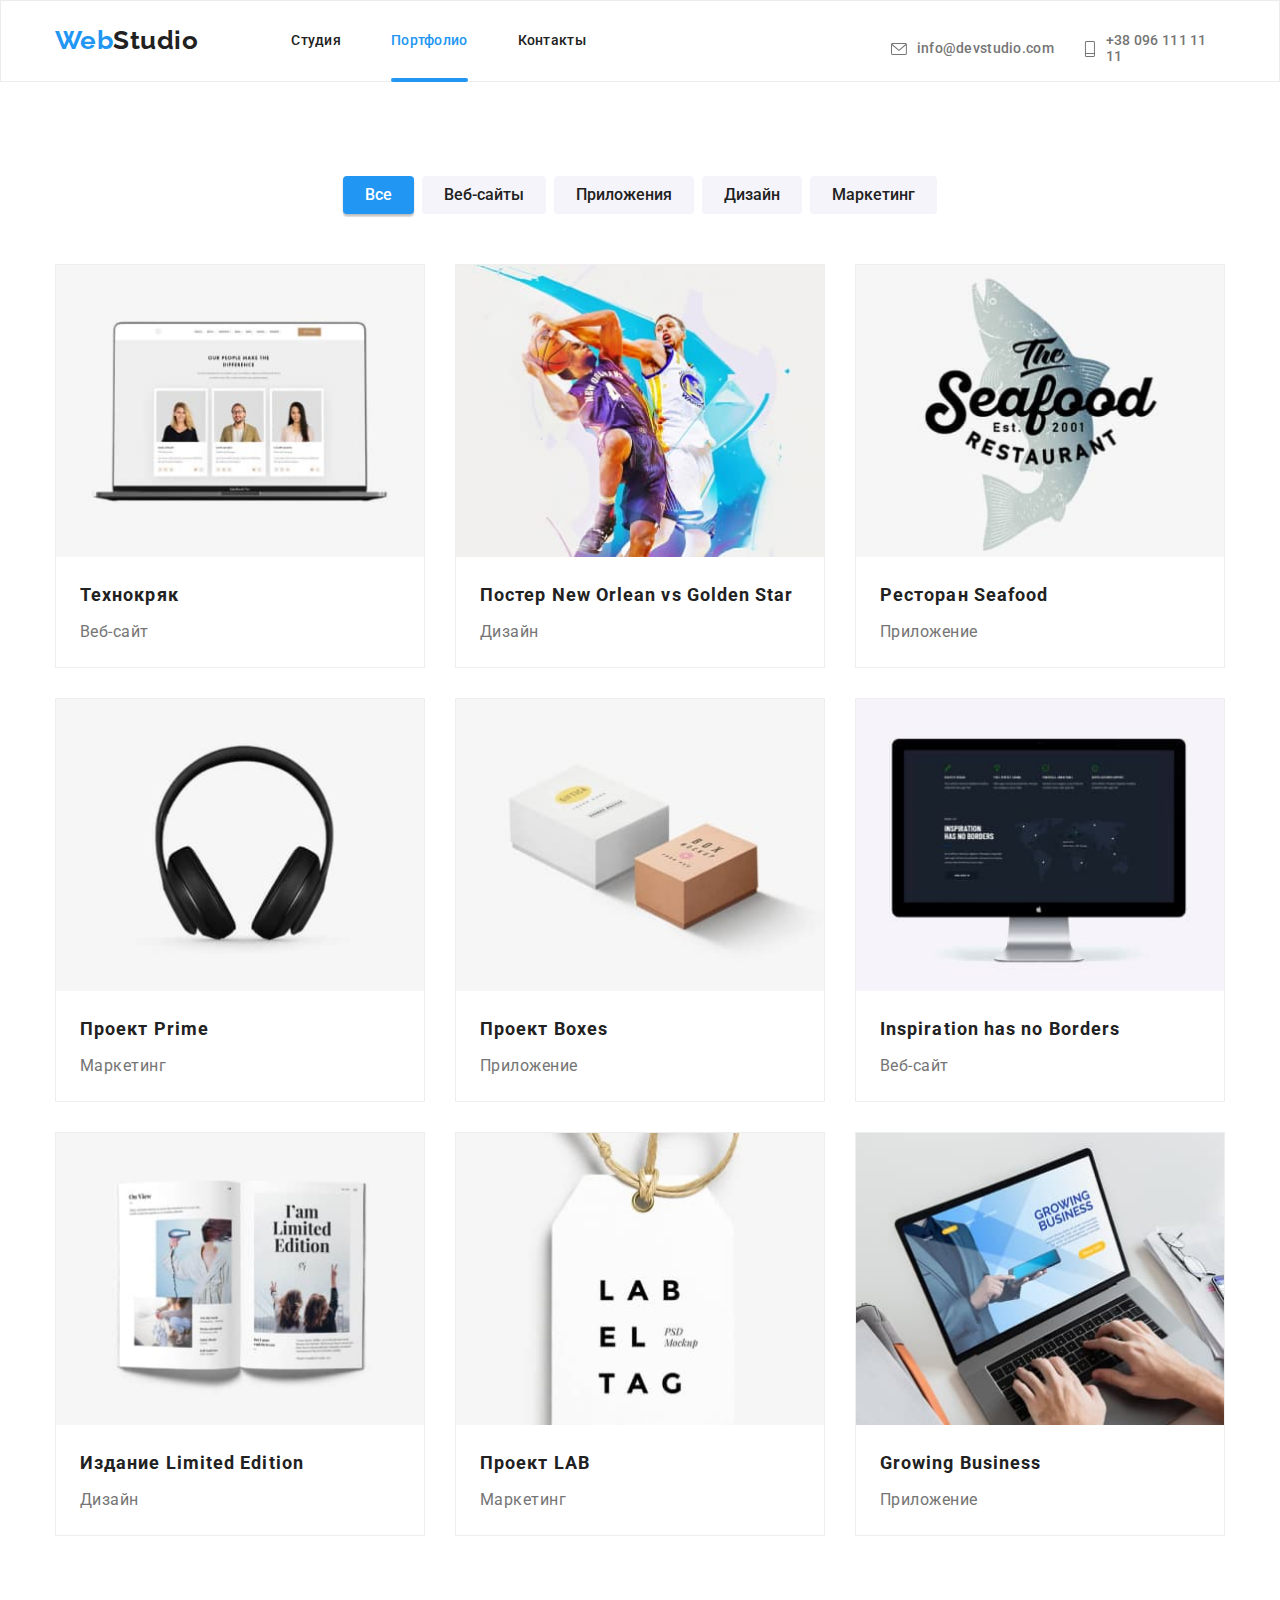
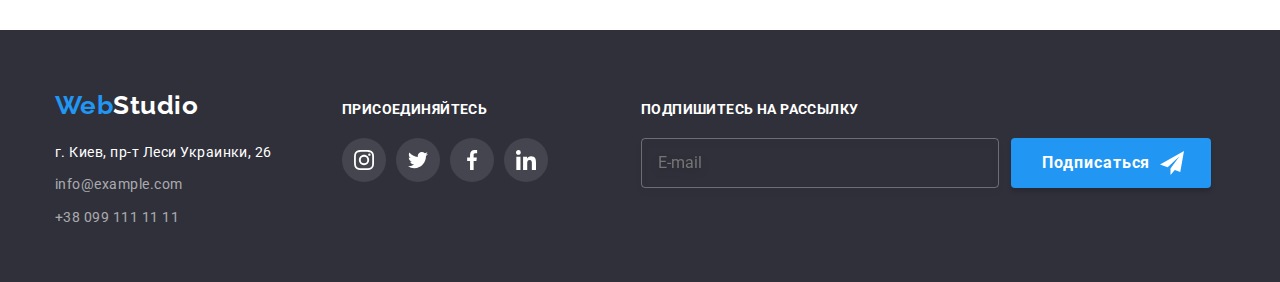
==== commit 6cd13455: "Changed descriptor from w to x" ====
--- a/portfolio.html
+++ b/portfolio.html
@@ -104,27 +104,27 @@
                   <picture>
                     <source
                       srcset="
-                        ./images/desktop/project/pc-project1.jpg    370w,
-                        ./images/desktop/project/pc-project1@2x.jpg 740w
-                      "
-                      media="(min-width: 1200px)"
-                      width="370"
-                    />
-                    <source
-                      srcset="
-                        ./images/tablet/project/tab-project1.jpg    354w,
-                        ./images/tablet/project/tab-project1@2x.jpg 708w
-                      "
-                      media="(min-width: 768px)"
-                      width="354"
-                    />
-                    <source
-                      srcset="
-                        ./images/mobile/project/mob-project1.jpg    450w,
-                        ./images/mobile/project/mob-project1@2x.jpg 900w
-                      "
-                      media="(max-width: 767px)"
-                      width="450"
+                        ./images/desktop/project/pc-project1.jpg    1x,
+                        ./images/desktop/project/pc-project1@2x.jpg 2x
+                      "
+                      media="(min-width: 1200px)"
+                      type="image/jpg"
+                    />
+                    <source
+                      srcset="
+                        ./images/tablet/project/tab-project1.jpg    1x,
+                        ./images/tablet/project/tab-project1@2x.jpg 2x
+                      "
+                      media="(min-width: 768px)"
+                      type="image/jpg"
+                    />
+                    <source
+                      srcset="
+                        ./images/mobile/project/mob-project1.jpg    1x,
+                        ./images/mobile/project/mob-project1@2x.jpg 2x
+                      "
+                      media="(min-width: 480px)"
+                      type="image/jpg"
                     />
                     <img
                       src="./images/project1.jpg"
@@ -151,27 +151,27 @@
                   <picture>
                     <source
                       srcset="
-                        ./images/desktop/project/pc-project2.jpg    370w,
-                        ./images/desktop/project/pc-project2@2x.jpg 740w
-                      "
-                      media="(min-width: 1200px)"
-                      width="370"
-                    />
-                    <source
-                      srcset="
-                        ./images/tablet/project/tab-project2.jpg    354w,
-                        ./images/tablet/project/tab-project2@2x.jpg 708w
-                      "
-                      media="(min-width: 768px)"
-                      width="354"
-                    />
-                    <source
-                      srcset="
-                        ./images/mobile/project/mob-project2.jpg    450w,
-                        ./images/mobile/project/mob-project2@2x.jpg 900w
-                      "
-                      media="(max-width: 767px)"
-                      width="450"
+                        ./images/desktop/project/pc-project2.jpg    1x,
+                        ./images/desktop/project/pc-project2@2x.jpg 2x
+                      "
+                      media="(min-width: 1200px)"
+                      type="image/jpg"
+                    />
+                    <source
+                      srcset="
+                        ./images/tablet/project/tab-project2.jpg    1x,
+                        ./images/tablet/project/tab-project2@2x.jpg 2x
+                      "
+                      media="(min-width: 768px)"
+                      type="image/jpg"
+                    />
+                    <source
+                      srcset="
+                        ./images/mobile/project/mob-project2.jpg    1x,
+                        ./images/mobile/project/mob-project2@2x.jpg 2x
+                      "
+                      media="(min-width: 480px)"
+                      type="image/jpg"
                     />
                     <img
                       src="./images/project2.jpg"
@@ -200,27 +200,27 @@
                   <picture>
                     <source
                       srcset="
-                        ./images/desktop/project/pc-project3.jpg    370w,
-                        ./images/desktop/project/pc-project3@2x.jpg 740w
-                      "
-                      media="(min-width: 1200px)"
-                      width="370"
-                    />
-                    <source
-                      srcset="
-                        ./images/tablet/project/tab-project3.jpg    354w,
-                        ./images/tablet/project/tab-project3@2x.jpg 708w
-                      "
-                      media="(min-width: 768px)"
-                      width="354"
-                    />
-                    <source
-                      srcset="
-                        ./images/mobile/project/mob-project3.jpg    450w,
-                        ./images/mobile/project/mob-project3@2x.jpg 900w
-                      "
-                      media="(max-width: 767px)"
-                      width="450"
+                        ./images/desktop/project/pc-project3.jpg    1x,
+                        ./images/desktop/project/pc-project3@2x.jpg 2x
+                      "
+                      media="(min-width: 1200px)"
+                      type="image/jpg"
+                    />
+                    <source
+                      srcset="
+                        ./images/tablet/project/tab-project3.jpg    1x,
+                        ./images/tablet/project/tab-project3@2x.jpg 2x
+                      "
+                      media="(min-width: 768px)"
+                      type="image/jpg"
+                    />
+                    <source
+                      srcset="
+                        ./images/mobile/project/mob-project3.jpg    1x,
+                        ./images/mobile/project/mob-project3@2x.jpg 2x
+                      "
+                      media="(min-width: 480px)"
+                      type="image/jpg"
                     />
                     <img
                       src="./images/project3.jpg"
@@ -247,27 +247,27 @@
                   <picture>
                     <source
                       srcset="
-                        ./images/desktop/project/pc-project4.jpg    370w,
-                        ./images/desktop/project/pc-project4@2x.jpg 740w
-                      "
-                      media="(min-width: 1200px)"
-                      width="370"
-                    />
-                    <source
-                      srcset="
-                        ./images/tablet/project/tab-project4.jpg    354w,
-                        ./images/tablet/project/tab-project4@2x.jpg 708w
-                      "
-                      media="(min-width: 768px)"
-                      width="354"
-                    />
-                    <source
-                      srcset="
-                        ./images/mobile/project/mob-project4.jpg    450w,
-                        ./images/mobile/project/mob-project4@2x.jpg 900w
-                      "
-                      media="(max-width: 767px)"
-                      width="450"
+                        ./images/desktop/project/pc-project4.jpg    1x,
+                        ./images/desktop/project/pc-project4@2x.jpg 2x
+                      "
+                      media="(min-width: 1200px)"
+                      type="image/jpg"
+                    />
+                    <source
+                      srcset="
+                        ./images/tablet/project/tab-project4.jpg    1x,
+                        ./images/tablet/project/tab-project4@2x.jpg 2x
+                      "
+                      media="(min-width: 768px)"
+                      type="image/jpg"
+                    />
+                    <source
+                      srcset="
+                        ./images/mobile/project/mob-project4.jpg    1x,
+                        ./images/mobile/project/mob-project4@2x.jpg 2x
+                      "
+                      media="(min-width: 480px)"
+                      type="image/jpg"
                     />
                     <img
                       src="./images/project4.jpg"
@@ -294,26 +294,27 @@
                   <picture>
                     <source
                       srcset="
-                        ./images/desktop/project/pc-project5.jpg    370w,
-                        ./images/desktop/project/pc-project5@2x.jpg 740w
-                      "
-                      media="(min-width: 1200px)"
-                      width="370"
-                    />
-                    <source
-                      srcset="
-                        ./images/tablet/project/tab-project5.jpg    354w,
-                        ./images/tablet/project/tab-project5@2x.jpg 708w
-                      "
-                      media="(min-width: 768px)"
-                      width="354"
-                    />
-                    <source
-                      srcset="
-                        ./images/mobile/project/mob-project5.jpg    450w,
-                        ./images/mobile/project/mob-project5@2x.jpg 900w
-                      "
-                      media="(max-width: 767px)"
+                        ./images/desktop/project/pc-project5.jpg    1x,
+                        ./images/desktop/project/pc-project5@2x.jpg 2x
+                      "
+                      media="(min-width: 1200px)"
+                      type="image/jpg"
+                    />
+                    <source
+                      srcset="
+                        ./images/tablet/project/tab-project5.jpg    1x,
+                        ./images/tablet/project/tab-project5@2x.jpg 2x
+                      "
+                      media="(min-width: 768px)"
+                      type="image/jpg"
+                    />
+                    <source
+                      srcset="
+                        ./images/mobile/project/mob-project5.jpg    1x,
+                        ./images/mobile/project/mob-project5@2x.jpg 2x
+                      "
+                      media="(min-width: 480px)"
+                      type="image/jpg"
                     />
                     <img
                       src="./images/project5.jpg"
@@ -341,26 +342,27 @@
                   <picture>
                     <source
                       srcset="
-                        ./images/desktop/project/pc-project6.jpg    370w,
-                        ./images/desktop/project/pc-project6@2x.jpg 740w
-                      "
-                      media="(min-width: 1200px)"
-                      width="370"
-                    />
-                    <source
-                      srcset="
-                        ./images/tablet/project/tab-project6.jpg    354w,
-                        ./images/tablet/project/tab-project6@2x.jpg 708w
-                      "
-                      media="(min-width: 768px)"
-                      width="354"
-                    />
-                    <source
-                      srcset="
-                        ./images/mobile/project/mob-project6.jpg    450w,
-                        ./images/mobile/project/mob-project6@2x.jpg 900w
-                      "
-                      media="(max-width: 767px)"
+                        ./images/desktop/project/pc-project6.jpg    1x,
+                        ./images/desktop/project/pc-project6@2x.jpg 2x
+                      "
+                      media="(min-width: 1200px)"
+                      type="image/jpg"
+                    />
+                    <source
+                      srcset="
+                        ./images/tablet/project/tab-project6.jpg    1x,
+                        ./images/tablet/project/tab-project6@2x.jpg 2x
+                      "
+                      media="(min-width: 768px)"
+                      type="image/jpg"
+                    />
+                    <source
+                      srcset="
+                        ./images/mobile/project/mob-project6.jpg    1x,
+                        ./images/mobile/project/mob-project6@2x.jpg 2x
+                      "
+                      media="(min-width: 480px)"
+                      type="image/jpg"
                     />
                     <img
                       src="./images/project6.jpg"
@@ -387,26 +389,27 @@
                   <picture>
                     <source
                       srcset="
-                        ./images/desktop/project/pc-project7.jpg    370w,
-                        ./images/desktop/project/pc-project7@2x.jpg 740w
-                      "
-                      media="(min-width: 1200px)"
-                      width="370"
-                    />
-                    <source
-                      srcset="
-                        ./images/tablet/project/tab-project7.jpg    354w,
-                        ./images/tablet/project/tab-project7@2x.jpg 708w
-                      "
-                      media="(min-width: 768px)"
-                      width="354"
-                    />
-                    <source
-                      srcset="
-                        ./images/mobile/project/mob-project7.jpg    450w,
-                        ./images/mobile/project/mob-project7@2x.jpg 900w
-                      "
-                      media="(max-width: 767px)"
+                        ./images/desktop/project/pc-project7.jpg    1x,
+                        ./images/desktop/project/pc-project7@2x.jpg 2x
+                      "
+                      media="(min-width: 1200px)"
+                      type="image/jpg"
+                    />
+                    <source
+                      srcset="
+                        ./images/tablet/project/tab-project7.jpg    1x,
+                        ./images/tablet/project/tab-project7@2x.jpg 2x
+                      "
+                      media="(min-width: 768px)"
+                      type="image/jpg"
+                    />
+                    <source
+                      srcset="
+                        ./images/mobile/project/mob-project7.jpg    1x,
+                        ./images/mobile/project/mob-project7@2x.jpg 2x
+                      "
+                      media="(min-width: 480px)"
+                      type="image/jpg"
                     />
                     <img
                       src="./images/project7.jpg"
@@ -433,26 +436,27 @@
                   <picture>
                     <source
                       srcset="
-                        ./images/desktop/project/pc-project8.jpg    370w,
-                        ./images/desktop/project/pc-project8@2x.jpg 740w
-                      "
-                      media="(min-width: 1200px)"
-                      width="370"
-                    />
-                    <source
-                      srcset="
-                        ./images/tablet/project/tab-project8.jpg    354w,
-                        ./images/tablet/project/tab-project8@2x.jpg 708w
-                      "
-                      media="(min-width: 768px)"
-                      width="354"
-                    />
-                    <source
-                      srcset="
-                        ./images/mobile/project/mob-project8.jpg    450w,
-                        ./images/mobile/project/mob-project8@2x.jpg 900w
-                      "
-                      media="(max-width: 767px)"
+                        ./images/desktop/project/pc-project8.jpg    1x,
+                        ./images/desktop/project/pc-project8@2x.jpg 2x
+                      "
+                      media="(min-width: 1200px)"
+                      type="image/jpg"
+                    />
+                    <source
+                      srcset="
+                        ./images/tablet/project/tab-project8.jpg    1x,
+                        ./images/tablet/project/tab-project8@2x.jpg 2x
+                      "
+                      media="(min-width: 768px)"
+                      type="image/jpg"
+                    />
+                    <source
+                      srcset="
+                        ./images/mobile/project/mob-project8.jpg    1x,
+                        ./images/mobile/project/mob-project8@2x.jpg 2x
+                      "
+                      media="(min-width: 480px)"
+                      type="image/jpg"
                     />
                     <img
                       src="./images/project8.jpg"
@@ -479,26 +483,27 @@
                   <picture>
                     <source
                       srcset="
-                        ./images/desktop/project/pc-project9.jpg    370w,
-                        ./images/desktop/project/pc-project9@2x.jpg 740w
-                      "
-                      media="(min-width: 1200px)"
-                      width="370"
-                    />
-                    <source
-                      srcset="
-                        ./images/tablet/project/tab-project9.jpg    354w,
-                        ./images/tablet/project/tab-project9@2x.jpg 708w
-                      "
-                      media="(min-width: 768px)"
-                      width="354"
-                    />
-                    <source
-                      srcset="
-                        ./images/mobile/project/mob-project9.jpg    450w,
-                        ./images/mobile/project/mob-project9@2x.jpg 900w
-                      "
-                      media="(max-width: 767px)"
+                        ./images/desktop/project/pc-project9.jpg    1x,
+                        ./images/desktop/project/pc-project9@2x.jpg 2x
+                      "
+                      media="(min-width: 1200px)"
+                      type="image/jpg"
+                    />
+                    <source
+                      srcset="
+                        ./images/tablet/project/tab-project9.jpg    1x,
+                        ./images/tablet/project/tab-project9@2x.jpg 2x
+                      "
+                      media="(min-width: 768px)"
+                      type="image/jpg"
+                    />
+                    <source
+                      srcset="
+                        ./images/mobile/project/mob-project9.jpg    1x,
+                        ./images/mobile/project/mob-project9@2x.jpg 2x
+                      "
+                      media="(min-width: 480px)"
+                      type="image/jpg"
                     />
                     <img
                       src="./images/project9.jpg"
--- a/css/main.min.css
+++ b/css/main.min.css
@@ -1,2 +1,2 @@
-/*! modern-normalize v1.1.0 | MIT License | https://github.com/sindresorhus/modern-normalize */*,::before,::after{-webkit-box-sizing:border-box;box-sizing:border-box}html{line-height:1.15;-webkit-text-size-adjust:100%;-moz-tab-size:4;-o-tab-size:4;tab-size:4}body{margin:0;font-family:system-ui,-apple-system,"Segoe UI",Roboto,Helvetica,Arial,sans-serif,"Apple Color Emoji","Segoe UI Emoji"}hr{height:0;color:inherit}abbr[title]{-webkit-text-decoration:underline dotted;text-decoration:underline dotted}b,strong{font-weight:bolder}code,kbd,samp,pre{font-family:ui-monospace, SFMono-Regular, Consolas, "Liberation Mono", Menlo, monospace;font-size:1em}small{font-size:80%}sub,sup{font-size:75%;line-height:0;position:relative;vertical-align:baseline}sub{bottom:-0.25em}sup{top:-0.5em}table{text-indent:0;border-color:inherit}button,input,optgroup,select,textarea{font-family:inherit;font-size:100%;line-height:1.15;margin:0}button,select{text-transform:none}button,[type="button"],[type="reset"],[type="submit"]{-webkit-appearance:button}::-moz-focus-inner{border-style:none;padding:0}:-moz-focusring{outline:1px dotted ButtonText}:-moz-ui-invalid{box-shadow:none}legend{padding:0}progress{vertical-align:baseline}::-webkit-inner-spin-button,::-webkit-outer-spin-button{height:auto}[type="search"]{-webkit-appearance:textfield;outline-offset:-2px}::-webkit-search-decoration{-webkit-appearance:none}::-webkit-file-upload-button{-webkit-appearance:button;font:inherit}summary{display:list-item}.nav__list,.head-address,.header-links,.features,.occupation-list,.team,.clients-list,.projects,.footer-address,.media-box__list{list-style:none;padding:0;margin:0}.page-header__item,.address-box__item{color:#2196f3;font-family:Raleway, sans-serif}.media-box__title,.footer-form__title{text-transform:uppercase;margin-bottom:20px;margin-top:0;padding:0;font-weight:700;font-size:14px;line-height:1.14;letter-spacing:0.03em;color:#fff}body{background-color:#fff;color:#757575;font-family:Roboto, sans-serif;font-style:normal;letter-spacing:0.03em}.container{padding-left:15px;padding-right:15px;margin:0 auto}@media screen and (min-width: 480px){.container{width:480px}}@media screen and (min-width: 768px){.container{width:768px}}@media screen and (min-width: 1200px){.container{width:1200px}}.button{background-color:#2196f3;color:#fff;height:50px;width:200px;cursor:pointer;font-family:inherit;font-weight:700;font-size:16px;line-height:1.9px;letter-spacing:0.06em;-webkit-box-shadow:0px 4px 4px rgba(0,0,0,0.15);box-shadow:0px 4px 4px rgba(0,0,0,0.15);border-color:transparent;border-radius:4px}.section-title{color:#212121;font-weight:700;font-size:28px;line-height:1.17;text-align:center;margin:0;padding-bottom:30px;padding-top:60px}@media screen and (min-width: 1200px){.section-title{padding-bottom:50px;padding-top:94px;font-size:36px;line-height:1.16}}.page-header{border:1px solid #ececec;position:relative}.page-header--justify{height:80px}@media screen and (max-width: 767px){.page-header--justify{display:-webkit-box;display:-ms-flexbox;display:flex;-webkit-box-pack:justify;-ms-flex-pack:justify;justify-content:space-between;-webkit-box-align:center;-ms-flex-align:center;align-items:center}}@media screen and (min-width: 768px){.page-header__container{display:-webkit-box;display:-ms-flexbox;display:flex}}.page-header__logo-link{color:#212121;font-family:Raleway, sans-serif;text-decoration:none;font-weight:700;font-size:24px;line-height:1.16;margin-bottom:16px;margin-top:16px}@media screen and (min-width: 768px){.page-header__logo-link{margin-bottom:26px;margin-top:26px;margin-right:88px}}@media screen and (min-width: 1200px){.page-header__logo-link{font-weight:700;font-size:26px;line-height:1.19;margin-right:93px;margin-bottom:25px;margin-top:24px}}.nav{display:-webkit-box;display:-ms-flexbox;display:flex}@media screen and (max-width: 767px){.menu-container{display:none;position:absolute;left:0;top:100%;height:100%;width:100%}.menu-container.is-open{background-color:#fff;display:block;position:fixed;top:0;left:0;width:100%;height:100%;z-index:999}}@media screen and (min-width: 768px) and (max-width: 1199px){.menu-container{display:-webkit-box;display:-ms-flexbox;display:flex;-webkit-box-align:center;-ms-flex-align:center;align-items:center;-webkit-box-pack:justify;-ms-flex-pack:justify;justify-content:space-between;width:100%}}@media screen and (min-width: 1200px){.menu-container{display:-webkit-box;display:-ms-flexbox;display:flex}}.nav__list{display:-webkit-box;display:-ms-flexbox;display:flex}@media screen and (max-width: 767px){.nav__list{-webkit-box-orient:vertical;-webkit-box-direction:normal;-ms-flex-direction:column;flex-direction:column;position:absolute;left:40px;top:48px}}@media screen and (max-width: 767px){.nav__item:not(:last-child){padding-bottom:32px}}@media screen and (min-width: 768px){.nav__item:not(:last-child){margin-right:50px}}.nav__link{color:#212121;text-decoration:none;letter-spacing:0.02em;display:block;-webkit-transition:color 250ms cubic-bezier(0.4, 0, 0.2, 1);transition:color 250ms cubic-bezier(0.4, 0, 0.2, 1);font-weight:500;font-size:40px;line-height:1.17;letter-spacing:0.02em}@media screen and (min-width: 768px){.nav__link{font-size:14px;line-height:1.14;text-align:center;padding:32px 0}}.nav__link:hover,.nav__link:focus{color:#2196f3}.nav__current{color:#2196f3;position:relative}@media screen and (min-width: 768px){.nav__current::after{content:"";display:inline-block;width:100%;height:4px;position:absolute;left:0;bottom:-1px;background-color:currentColor;border-radius:2px}}.nav__button{display:none}@media screen and (max-width: 767px){.nav__button{display:-webkit-inline-box;display:-ms-inline-flexbox;display:inline-flex;margin:0;padding:0;border:none;background-color:transparent;z-index:999}}.nav__button .nav__icon-cross{display:none}.nav__button .nav__icon-menu{display:block}.nav__button.is-open .nav__icon-cross{display:block}.nav__button.is-open .nav__icon-menu{display:none}@media screen and (max-width: 767px){.head-address{display:-webkit-box;display:-ms-flexbox;display:flex;-webkit-box-orient:vertical;-webkit-box-direction:reverse;-ms-flex-direction:column-reverse;flex-direction:column-reverse;position:absolute;left:40px;bottom:134px}}@media screen and (min-width: 1200px){.head-address{display:-webkit-box;display:-ms-flexbox;display:flex;-webkit-box-align:center;-ms-flex-align:center;align-items:center;margin-left:305px}}@media screen and (min-width: 768px) and (max-width: 1199px){.head-address__item:nth-child(1){margin-bottom:10px}}@media screen and (min-width: 1200px){.head-address__item:first-child{margin-right:30px}}@media screen and (max-width: 767px){.head-address--larger-size{font-size:24px;line-height:1.16;letter-spacing:0.02em}}@media screen and (max-width: 767px){.head-address--smaller-size{font-size:34px;line-height:1.17;letter-spacing:0.02em;margin-bottom:32px}}.head-address__link{color:#757575;text-decoration:none;letter-spacing:0.02em;font-weight:500;display:-webkit-box;display:-ms-flexbox;display:flex;-webkit-box-align:center;-ms-flex-align:center;align-items:center;-webkit-transition:color 250ms cubic-bezier(0.4, 0, 0.2, 1);transition:color 250ms cubic-bezier(0.4, 0, 0.2, 1)}.head-address__link:hover,.head-address__link:focus{color:#2196f3}@media screen and (min-width: 768px){.head-address__link{font-size:14px;line-height:1.14}}@media screen and (min-width: 1200px){.head-address__link{padding:32px 0}}.head-address__link:hover .head-address__icon,.head-address__link:focus .head-address__icon{fill:#2196f3}.head-address__icon{fill:#757575;margin-right:10px;-webkit-transition:fill 250ms cubic-bezier(0.4, 0, 0.2, 1);transition:fill 250ms cubic-bezier(0.4, 0, 0.2, 1)}@media screen and (max-width: 767px){.head-address__icon{display:none}}.header-links{display:-webkit-box;display:-ms-flexbox;display:flex;position:absolute;bottom:48px;left:40px}@media screen and (min-width: 768px){.header-links{display:none}}.header-links__item{font-size:18px;line-height:1.22;letter-spacing:0.02em;font-weight:500;color:#2196f3}.header-links__item:not(:last-child)::after{content:"";border:1px solid rgba(33,33,33,0.2);margin-left:10px;margin-right:10px}.hero{text-align:center;padding:118px 0;background-image:-webkit-gradient(linear, left top, right top, from(rgba(47,48,58,0.4)), to(rgba(47,48,58,0.4))),url(../images/background.jpg);background-image:linear-gradient(to right, rgba(47,48,58,0.4), rgba(47,48,58,0.4)),url(../images/background.jpg);background-color:#2f303a;background-repeat:no-repeat;background-position:center;background-size:cover;max-width:1600px}@media (min-device-pixel-ratio: 2), (-webkit-min-device-pixel-ratio: 2), (min-resolution: 192dpi), (min-resolution: 2dppx){.hero{background-image:-webkit-gradient(linear, left top, right top, from(rgba(47,48,58,0.4)), to(rgba(47,48,58,0.4))),url("../images/mobile/bg/mob-background@2x.jpg");background-image:linear-gradient(to right, rgba(47,48,58,0.4), rgba(47,48,58,0.4)),url("../images/mobile/bg/mob-background@2x.jpg")}}@media screen and (min-width: 768px){.hero{background-image:-webkit-gradient(linear, left top, right top, from(rgba(47,48,58,0.4)), to(rgba(47,48,58,0.4))),url("../images/tablet/bg/tab-background.jpg");background-image:linear-gradient(to right, rgba(47,48,58,0.4), rgba(47,48,58,0.4)),url("../images/tablet/bg/tab-background.jpg")}}@media screen and (min-width: 768px) and (min-device-pixel-ratio: 2), screen and (min-width: 768px) and (-webkit-min-device-pixel-ratio: 2), screen and (min-width: 768px) and (min-resolution: 192dpi), screen and (min-width: 768px) and (min-resolution: 2dppx){.hero{background-image:-webkit-gradient(linear, left top, right top, from(rgba(47,48,58,0.4)), to(rgba(47,48,58,0.4))),url("../images/tablet/bg/tab-background@2x.jpg");background-image:linear-gradient(to right, rgba(47,48,58,0.4), rgba(47,48,58,0.4)),url("../images/tablet/bg/tab-background@2x.jpg")}}@media screen and (min-width: 1200px){.hero{margin:0 auto;height:600px;background-image:-webkit-gradient(linear, left top, right top, from(rgba(47,48,58,0.4)), to(rgba(47,48,58,0.4))),url("../images/desktop/bg/pc-background.jpg");background-image:linear-gradient(to right, rgba(47,48,58,0.4), rgba(47,48,58,0.4)),url("../images/desktop/bg/pc-background.jpg")}}@media screen and (min-width: 1200px) and (min-device-pixel-ratio: 2), screen and (min-width: 1200px) and (-webkit-min-device-pixel-ratio: 2), screen and (min-width: 1200px) and (min-resolution: 192dpi), screen and (min-width: 1200px) and (min-resolution: 2dppx){.hero{background-image:-webkit-gradient(linear, left top, right top, from(rgba(47,48,58,0.4)), to(rgba(47,48,58,0.4))),url("../images/desktop/bg/pc-background@2x.jpg");background-image:linear-gradient(to right, rgba(47,48,58,0.4), rgba(47,48,58,0.4)),url("../images/desktop/bg/pc-background@2x.jpg");padding:200px 0}}.hero__title{color:#fff;margin-top:0;margin-bottom:30px;font-weight:900;font-size:26px;line-height:1.61;letter-spacing:0.06em;text-transform:uppercase}@media screen and (min-width: 1200px){.hero__title{font-size:44px;line-height:1.37}}.backdrop{background-color:rgba(0,0,0,0.2);position:fixed;top:0;left:0;width:100%;height:100%;z-index:1;-webkit-transition:250ms linear;transition:250ms linear;overflow-y:scroll}.backdrop.is-hidden{opacity:0;pointer-events:none;visibility:hidden}.backdrop.is-hidden .modal{-webkit-transform:translate(-50%, -50%) scale(0.9);transform:translate(-50%, -50%) scale(0.9)}.modal{background-color:#fff;position:absolute;top:50%;left:50%;height:609px;width:450px;-webkit-transform:translate(-50%, -50%) scale(1);transform:translate(-50%, -50%) scale(1);-webkit-transition:-webkit-transform 250ms linear;transition:-webkit-transform 250ms linear;transition:transform 250ms linear;transition:transform 250ms linear, -webkit-transform 250ms linear;-webkit-box-shadow:0px 1px 3px rgba(0,0,0,0.12),0px 1px 1px rgba(0,0,0,0.14),0px 2px 1px rgba(0,0,0,0.2);box-shadow:0px 1px 3px rgba(0,0,0,0.12),0px 1px 1px rgba(0,0,0,0.14),0px 2px 1px rgba(0,0,0,0.2);border-radius:4px;padding:40px}@media screen and (max-width: 479px){.modal{width:calc(100% - 30px)}}@media screen and (min-width: 1200px){.modal{width:528px;height:581px}}.modal__button{background-color:#fff;position:absolute;top:8px;right:8px;width:30px;height:30px;padding:0;border-radius:50%;border:1px solid rgba(0,0,0,0.1);cursor:pointer}.modal__button:hover .modal__icon,.modal__button:focus .modal__icon{fill:#2196f3}.modal__icon{-webkit-transition:fill 250ms cubic-bezier(0.4, 0, 0.2, 1);transition:fill 250ms cubic-bezier(0.4, 0, 0.2, 1);margin:0 9px}.modal__text{font-weight:700;font-size:20px;line-height:1.5;margin:0 0 12px 0;color:#212121}@media screen and (min-width: 1200px){.modal__text{line-height:1.15}}.form__label{font-weight:400;font-size:12px;line-height:1.16;letter-spacing:0.01em;display:-webkit-box;display:-ms-flexbox;display:flex;color:#757575}.form__box{position:relative}.form__input{width:100%;height:40px;border:1px solid rgba(33,33,33,0.2);border-radius:4px;padding:11px 42px;margin-bottom:10px;margin-top:4px;font-weight:400;font-size:12px;line-height:1.16;letter-spacing:0.01em}.form__input:focus{border:1px solid #2196f3;outline:0}.form__input:focus ~ .form__icon{fill:#2196f3}.form__icon{position:absolute;top:0;left:14px}.form__comment{width:100%;height:120px;border:1px solid rgba(33,33,33,0.2);border-radius:4px;resize:none;padding:12px 16px;margin-top:4px;font-weight:400;font-size:12px;line-height:1.16;letter-spacing:0.01em}.form__comment::-webkit-input-placeholder{color:rgba(117,117,117,0.5)}.form__comment:-ms-input-placeholder{color:rgba(117,117,117,0.5)}.form__comment::-ms-input-placeholder{color:rgba(117,117,117,0.5)}.form__comment::placeholder{color:rgba(117,117,117,0.5)}.form__comment:focus{border:1px solid #2196f3;outline:0}.form__comment:not(:placeholder-shown){color:#212121}.checkbox{font-weight:400;font-size:12px;line-height:1.16;color:#757575;-webkit-box-align:center;-ms-flex-align:center;align-items:center;-webkit-box-pack:justify;-ms-flex-pack:justify;justify-content:space-between;display:-webkit-box;display:-ms-flexbox;display:flex}@media screen and (min-width: 1200px){.checkbox{font-size:14px;line-height:1.71;-webkit-box-pack:center;-ms-flex-pack:center;justify-content:center}}.form__checkbox{margin-bottom:30px;margin-top:20px}.checkbox__visually-hidden{position:absolute;white-space:nowrap;width:1px;height:1px;overflow:hidden;border:0;padding:0;clip:rect(0 0 0 0);-webkit-clip-path:inset(50%);clip-path:inset(50%);margin:-1px}.checkbox__visually-hidden:checked+.checkbox__icon{background-color:#2196f3;border:transparent}.checkbox__icon{width:16px;height:15px;border-radius:2px;border:2px solid #212121;margin-bottom:3px;cursor:pointer}@media screen and (min-width: 1200px){.checkbox__icon{margin-right:7px}}.checkbox__link{color:#2196f3}@media screen and (min-width: 1200px){.checkbox__link{margin-left:4px}}.section-title--visually-hidden{position:absolute;white-space:nowrap;width:1px;height:1px;overflow:hidden;border:0;padding:0;clip:rect(0 0 0 0);-webkit-clip-path:inset(50%);clip-path:inset(50%);margin:-1px}.features{padding-top:60px;padding-bottom:60px}@media screen and (min-width: 768px){.features{display:-webkit-box;display:-ms-flexbox;display:flex;-ms-flex-wrap:wrap;flex-wrap:wrap}}@media screen and (min-width: 1200px){.features{padding-top:94px;padding-bottom:0;display:-webkit-box;display:-ms-flexbox;display:flex;-ms-flex-wrap:nowrap;flex-wrap:nowrap}}.features__item{margin-bottom:30px}@media screen and (min-width: 768px){.features__item{width:calc((100% - 4 * 15px) / 2);margin-right:15px;margin-left:15px}}@media screen and (min-width: 1200px){.features__item{margin:0}}@media screen and (min-width: 1200px){.features__item:not(:last-child){margin-right:30px}}.features__icon{background-color:#f5f4fa;display:block;margin-bottom:30px;padding:25px 100px}@media screen and (max-width: 767px){.features__icon{width:100%}}@media screen and (min-width: 768px) and (max-width: 1199px){.features__icon{width:100%}}.features__title{color:#212121;font-weight:700;font-size:14px;line-height:1.14;text-transform:uppercase}@media screen and (max-width: 767px){.features__title{text-align:center}}.features__text{font-size:14px;line-height:1.71;margin-bottom:0}@media screen and (max-width: 1199px){.section-occupation{display:none}}.occupation-list{display:-webkit-box;display:-ms-flexbox;display:flex;padding-bottom:94px}.occupation-list__item{position:relative;display:-webkit-box;display:-ms-flexbox;display:flex}.occupation-list__item:not(:last-child){margin-right:30px}.occupation-list__pic{display:block}.occupation-list__caption{background-color:rgba(47,48,58,0.8);color:#fff;position:absolute;bottom:0;left:0;width:370px;height:70px;display:-webkit-box;display:-ms-flexbox;display:flex;-webkit-box-align:center;-ms-flex-align:center;align-items:center;-webkit-box-pack:center;-ms-flex-pack:center;justify-content:center;font-weight:700;font-size:14px;line-height:1.14;text-transform:uppercase}.occupation-list__text{margin:0;padding:0}.section-team{background-color:#f5f4fa}@media screen and (max-width: 767px){.team{padding-bottom:60px}}@media screen and (min-width: 768px){.team{display:-webkit-box;display:-ms-flexbox;display:flex;-ms-flex-wrap:wrap;flex-wrap:wrap;-webkit-box-pack:justify;-ms-flex-pack:justify;justify-content:space-between;padding-bottom:94px}}.team__item{-webkit-box-shadow:0px 1px 3px rgba(0,0,0,0.12),0px 1px 1px rgba(0,0,0,0.14),0px 2px 1px rgba(0,0,0,0.2);box-shadow:0px 1px 3px rgba(0,0,0,0.12),0px 1px 1px rgba(0,0,0,0.14),0px 2px 1px rgba(0,0,0,0.2);border-radius:0px 0px 4px 4px;text-align:center;background-color:#fff}@media screen and (max-width: 767px){.team__item{width:100%}.team__item:not(:last-child){margin-bottom:30px}}@media screen and (min-width: 768px) and (max-width: 1199px){.team__item:nth-child(-n+2){margin-bottom:30px}}.team__pic{display:block}@media screen and (max-width: 767px){.team__pic{width:100%}}.team__title{color:#212121;font-weight:500;font-size:16px;line-height:1.18;padding:30px 0 10px;margin:0}.team__text{padding-bottom:16px;margin:0}.media-links{display:-webkit-box;display:-ms-flexbox;display:flex;-webkit-box-pack:center;-ms-flex-pack:center;justify-content:center;padding-bottom:30px;padding:0}.media-links__item{background-color:#fff;width:44px;height:44px;border:none;border-radius:50%;-webkit-box-align:center;-ms-flex-align:center;align-items:center;display:-webkit-box;display:-ms-flexbox;display:flex;-webkit-box-pack:center;-ms-flex-pack:center;justify-content:center;margin-right:10px;-webkit-transition:background-color 250ms cubic-bezier(0.4, 0, 0.2, 1);transition:background-color 250ms cubic-bezier(0.4, 0, 0.2, 1)}.media-links__item:hover,.media-links__item:focus{background-color:#2196f3}.media-links__item:nth-child(4){margin-right:0}.media-links__item:hover .media-links__icon,.media-links__item:focus .media-links__icon{fill:#fff}.media-links__link{width:100%;height:100%;display:-webkit-box;display:-ms-flexbox;display:flex;-webkit-box-pack:center;-ms-flex-pack:center;justify-content:center;-webkit-box-align:center;-ms-flex-align:center;align-items:center}.media-links__icon{fill:#afb1b8;-webkit-transition:fill 250ms cubic-bezier(0.4, 0, 0.2, 1);transition:fill 250ms cubic-bezier(0.4, 0, 0.2, 1)}.clients-list{display:-webkit-box;display:-ms-flexbox;display:flex;-ms-flex-wrap:wrap;flex-wrap:wrap;margin-right:-15px;padding-bottom:60px}@media screen and (max-width: 1199px){.clients-list{-ms-flex-pack:distribute;justify-content:space-around}}@media screen and (min-width: 1200px){.clients-list{-ms-flex-wrap:nowrap;flex-wrap:nowrap;padding-bottom:94px;margin-bottom:0}}.clients-list__item{border:1px solid #afb1b8;border-radius:4px;background-color:#fff;width:calc((100% - 4 * 15px) / 2);height:92px;margin-bottom:30px;margin-right:15px;-webkit-transition:border 250ms cubic-bezier(0.4, 0, 0.2, 1);transition:border 250ms cubic-bezier(0.4, 0, 0.2, 1)}@media screen and (min-width: 768px){.clients-list__item{width:calc((100% - 6 * 15px) / 3)}}.clients-list__item:hover,.clients-list__item:focus{border:1px solid #2196f3}@media screen and (max-width: 767px){.clients-list__item:nth-child(n+5){margin-bottom:0}}@media screen and (min-width: 768px) and (max-width: 1199px){.clients-list__item:nth-child(3n+3){margin-right:0}}@media screen and (min-width: 768px) and (max-width: 1199px){.clients-list__item:nth-last-child(-n+3){margin-bottom:0}}@media screen and (min-width: 1200px){.clients-list__item{margin-bottom:0;margin-right:30px}}.clients-list__item:hover .clients-list__icon,.clients-list__item:focus .clients-list__icon{fill:#2196f3}.clients-list__link{width:100%;height:100%;display:-webkit-box;display:-ms-flexbox;display:flex;-webkit-box-pack:center;-ms-flex-pack:center;justify-content:center;-webkit-box-align:center;-ms-flex-align:center;align-items:center}.clients-list__icon{fill:#afb1b8;-webkit-transition:fill 250ms cubic-bezier(0.4, 0, 0.2, 1);transition:fill 250ms cubic-bezier(0.4, 0, 0.2, 1)}.filter{display:-webkit-box;display:-ms-flexbox;display:flex;-webkit-box-pack:center;-ms-flex-pack:center;justify-content:center}@media screen and (max-width: 767px){.filter{-webkit-box-pack:start;-ms-flex-pack:start;justify-content:flex-start;-ms-flex-wrap:wrap;flex-wrap:wrap;margin-top:60px;margin-bottom:40px}}@media screen and (min-width: 768px) and (max-width: 1199px){.filter{padding-top:60px;padding-bottom:30px}}@media screen and (min-width: 1200px){.filter{padding:94px 0 50px}}.filter__button{background-color:#f5f4fa;color:#212121;cursor:pointer;font-family:inherit;border-radius:4px;padding:6px 22px;border:none;margin-right:8px;font-weight:500;font-size:16px;line-height:1.6;-webkit-transition:background-color 250ms cubic-bezier(0.4, 0, 0.2, 1),color 250ms cubic-bezier(0.4, 0, 0.2, 1),-webkit-box-shadow 250ms cubic-bezier(0.4, 0, 0.2, 1);transition:background-color 250ms cubic-bezier(0.4, 0, 0.2, 1),color 250ms cubic-bezier(0.4, 0, 0.2, 1),-webkit-box-shadow 250ms cubic-bezier(0.4, 0, 0.2, 1);transition:box-shadow 250ms cubic-bezier(0.4, 0, 0.2, 1),background-color 250ms cubic-bezier(0.4, 0, 0.2, 1),color 250ms cubic-bezier(0.4, 0, 0.2, 1);transition:box-shadow 250ms cubic-bezier(0.4, 0, 0.2, 1),background-color 250ms cubic-bezier(0.4, 0, 0.2, 1),color 250ms cubic-bezier(0.4, 0, 0.2, 1),-webkit-box-shadow 250ms cubic-bezier(0.4, 0, 0.2, 1)}.filter__button:last-child{margin-right:0}@media screen and (max-width: 767px){.filter__button:nth-child(-n+3){margin-bottom:15px}}.filter__button:hover,.filter__button:focus{background-color:#2196f3;color:#fff;-webkit-box-shadow:0px 3px 1px rgba(0,0,0,0.1),0px 1px 2px rgba(0,0,0,0.08),0px 2px 2px rgba(0,0,0,0.12);box-shadow:0px 3px 1px rgba(0,0,0,0.1),0px 1px 2px rgba(0,0,0,0.08),0px 2px 2px rgba(0,0,0,0.12)}.filter--accent{background-color:#2196f3;color:#fff;-webkit-box-shadow:0px 3px 1px rgba(0,0,0,0.1),0px 1px 2px rgba(0,0,0,0.08),0px 2px 2px rgba(0,0,0,0.12);box-shadow:0px 3px 1px rgba(0,0,0,0.1),0px 1px 2px rgba(0,0,0,0.08),0px 2px 2px rgba(0,0,0,0.12)}.projects{margin-bottom:94px}@media screen and (min-width: 768px){.projects{display:-webkit-box;display:-ms-flexbox;display:flex;-ms-flex-wrap:wrap;flex-wrap:wrap;width:inherit}}.projects__item{margin-right:30px;border:1px solid #eeeeee;width:450px;-webkit-transition:-webkit-box-shadow 250ms cubic-bezier(0.4, 0, 0.2, 1);transition:-webkit-box-shadow 250ms cubic-bezier(0.4, 0, 0.2, 1);transition:box-shadow 250ms cubic-bezier(0.4, 0, 0.2, 1);transition:box-shadow 250ms cubic-bezier(0.4, 0, 0.2, 1), -webkit-box-shadow 250ms cubic-bezier(0.4, 0, 0.2, 1)}.projects__item:not(:last-child){margin-bottom:30px}@media screen and (max-width: 479px){.projects__item{width:100%}}@media screen and (min-width: 768px) and (max-width: 1199px){.projects__item{width:354px;height:404px}.projects__item:nth-child(-n+2){height:440px}}@media screen and (min-width: 1200px){.projects__item{width:370px;height:404px}.projects__item:nth-child(n+7){margin-bottom:0}}.projects__item:hover,.projects__item:focus{-webkit-box-shadow:0px 1px 1px rgba(0,0,0,0.12),0px 4px 4px rgba(0,0,0,0.06),1px 4px 6px rgba(0,0,0,0.16);box-shadow:0px 1px 1px rgba(0,0,0,0.12),0px 4px 4px rgba(0,0,0,0.06),1px 4px 6px rgba(0,0,0,0.16)}.projects__item:hover .projects__box::before,.projects__item:focus .projects__box::before{background-color:rgba(33,150,243,0.9);-webkit-transform:translateY(0);transform:translateY(0)}.projects__item:hover .projects__text,.projects__item:focus .projects__text{-webkit-transform:translateY(0);transform:translateY(0)}.projects__link{cursor:pointer}.projects__box{position:relative;overflow:hidden;background-color:rgba(33,150,243,0.9)}.projects__box::before{position:absolute;top:0;left:0;width:100%;height:100%;content:"";background-color:rgba(33,150,243,0.9);-webkit-transform:translateY(100%);transform:translateY(100%);-webkit-transition:-webkit-transform 250ms cubic-bezier(0.4, 0, 0.2, 1);transition:-webkit-transform 250ms cubic-bezier(0.4, 0, 0.2, 1);transition:transform 250ms cubic-bezier(0.4, 0, 0.2, 1);transition:transform 250ms cubic-bezier(0.4, 0, 0.2, 1), -webkit-transform 250ms cubic-bezier(0.4, 0, 0.2, 1)}.projects__pic{display:block;width:100%}.projects__text{color:#fff;position:absolute;top:0;left:0;margin:0;padding:63px 24px;-webkit-transform:translateY(100%);transform:translateY(100%);-webkit-transition:-webkit-transform 250ms cubic-bezier(0.4, 0, 0.2, 1);transition:-webkit-transform 250ms cubic-bezier(0.4, 0, 0.2, 1);transition:transform 250ms cubic-bezier(0.4, 0, 0.2, 1);transition:transform 250ms cubic-bezier(0.4, 0, 0.2, 1), -webkit-transform 250ms cubic-bezier(0.4, 0, 0.2, 1);font-weight:400;font-size:18px;line-height:1.55}.projects__title{color:#212121;font-weight:700;font-size:18px;line-height:2;letter-spacing:0.06em;padding:20px 24px 4px;margin:0}.projects__description{font-size:16px;line-height:1.87;padding:0 24px 20px;margin:0}.page-footer{background-color:#2f303a;padding:60px 0}@media screen and (min-width: 1200px){.page-footer{height:252px}}@media screen and (min-width: 1200px){.page-footer--align{display:-webkit-box;display:-ms-flexbox;display:flex;-webkit-box-align:baseline;-ms-flex-align:baseline;align-items:baseline}}@media screen and (min-width: 768px){.page-footer__container{display:-webkit-box;display:-ms-flexbox;display:flex;-ms-flex-pack:distribute;justify-content:space-around;margin-bottom:60px}}@media screen and (min-width: 1200px){.page-footer__container{-webkit-box-pack:center;-ms-flex-pack:center;justify-content:center;-webkit-box-align:baseline;-ms-flex-align:baseline;align-items:baseline;margin-bottom:0}}@media screen and (max-width: 767px){.address-box{margin-bottom:60px;text-align:center}}@media screen and (min-width: 1200px){.address-box{margin-right:70px}}.address-box__link{color:#fff;font-family:Raleway, sans-serif;text-decoration:none;font-weight:700;font-size:24px;line-height:1.16;margin-bottom:20px;display:block}@media screen and (min-width: 768px) and (max-width: 1199px){.address-box__link{display:-webkit-box;display:-ms-flexbox;display:flex;-webkit-box-pack:center;-ms-flex-pack:center;justify-content:center;font-size:26px;line-height:1.19}}@media screen and (min-width: 1200px){.address-box__link{font-size:26px;line-height:1.19}}@media screen and (min-width: 768px) and (max-width: 1199px){.footer-address{display:-webkit-box;display:-ms-flexbox;display:flex;-webkit-box-orient:vertical;-webkit-box-direction:normal;-ms-flex-direction:column;flex-direction:column;-webkit-box-align:center;-ms-flex-align:center;align-items:center}}.footer-address__item{margin-bottom:8px}.footer-address__item:last-child{margin-bottom:0}@media screen and (min-width: 1200px){.footer-address__item{margin-bottom:9px}}.footer-address__link{text-decoration:none;-webkit-transition:color 250ms cubic-bezier(0.4, 0, 0.2, 1);transition:color 250ms cubic-bezier(0.4, 0, 0.2, 1)}.footer-address__link:hover,.footer-address__link:focus{color:#2196f3}.footer-address__link--address{color:#fff;font-weight:400;font-size:14px;font-style:normal;line-height:1.71}.footer-address__link--email,.footer-address__link--tel{color:rgba(255,255,255,0.6);font-style:normal;font-weight:400;font-size:14px;line-height:1.71}@media screen and (max-width: 767px){.media-box{margin-bottom:60px}}@media screen and (min-width: 1200px){.media-box{display:-webkit-box;display:-ms-flexbox;display:flex;width:206px;height:80px;-webkit-box-orient:vertical;-webkit-box-direction:normal;-ms-flex-direction:column;flex-direction:column;margin-right:93px}}@media screen and (max-width: 767px){.media-box__title{text-align:center}}.media-box__list{display:-webkit-box;display:-ms-flexbox;display:flex;-webkit-box-pack:center;-ms-flex-pack:center;justify-content:center}.media-box__item{background-color:rgba(255,255,255,0.1);width:44px;height:44px;border:none;border-radius:50%;display:-webkit-box;display:-ms-flexbox;display:flex;-webkit-box-align:center;-ms-flex-align:center;align-items:center;-webkit-box-pack:center;-ms-flex-pack:center;justify-content:center;margin-right:10px;-webkit-transition:background-color 250ms cubic-bezier(0.4, 0, 0.2, 1);transition:background-color 250ms cubic-bezier(0.4, 0, 0.2, 1)}.media-box__item:hover,.media-box__item:focus{background-color:#2196f3}.media-box__item:nth-child(4){margin-right:0}.media-box__link{width:100%;height:100%;display:-webkit-box;display:-ms-flexbox;display:flex;-webkit-box-pack:center;-ms-flex-pack:center;justify-content:center;-webkit-box-align:center;-ms-flex-align:center;align-items:center}.media-box__icon{fill:#fff}.footer-form{display:-webkit-box;display:-ms-flexbox;display:flex;-webkit-box-pack:center;-ms-flex-pack:center;justify-content:center;-webkit-box-align:center;-ms-flex-align:center;align-items:center;-webkit-box-orient:vertical;-webkit-box-direction:normal;-ms-flex-direction:column;flex-direction:column}@media screen and (min-width: 1200px){.footer-form{-webkit-box-align:end;-ms-flex-align:end;align-items:flex-end;-webkit-box-orient:horizontal;-webkit-box-direction:normal;-ms-flex-direction:row;flex-direction:row}}@media screen and (max-width: 767px){.footer-form__container{width:100%}}@media screen and (max-width: 1199px){.footer-form__container{margin-bottom:20px}}@media screen and (max-width: 1199px){.media-box__title,.footer-form__title{text-align:center}}.footer-form__input{width:450px;height:50px;border:1px solid rgba(255,255,255,0.3);-webkit-filter:drop-shadow(0px 4px 4px rgba(0,0,0,0.15));filter:drop-shadow(0px 4px 4px rgba(0,0,0,0.15));border-radius:4px;padding-left:16px;margin-right:12px;background-color:inherit;color:#fff}@media screen and (max-width: 767px){.footer-form__input{width:100%}}@media screen and (min-width: 1200px){.footer-form__input{width:358px}}.footer-form--subscribe{display:-webkit-box;display:-ms-flexbox;display:flex;-webkit-box-align:center;-ms-flex-align:center;align-items:center;padding-left:29px}.footer-form__icon{margin-left:10px}
+/*! modern-normalize v1.1.0 | MIT License | https://github.com/sindresorhus/modern-normalize */*,::before,::after{-webkit-box-sizing:border-box;box-sizing:border-box}html{line-height:1.15;-webkit-text-size-adjust:100%;-moz-tab-size:4;-o-tab-size:4;tab-size:4}body{margin:0;font-family:system-ui,-apple-system,"Segoe UI",Roboto,Helvetica,Arial,sans-serif,"Apple Color Emoji","Segoe UI Emoji"}hr{height:0;color:inherit}abbr[title]{-webkit-text-decoration:underline dotted;text-decoration:underline dotted}b,strong{font-weight:bolder}code,kbd,samp,pre{font-family:ui-monospace, SFMono-Regular, Consolas, "Liberation Mono", Menlo, monospace;font-size:1em}small{font-size:80%}sub,sup{font-size:75%;line-height:0;position:relative;vertical-align:baseline}sub{bottom:-0.25em}sup{top:-0.5em}table{text-indent:0;border-color:inherit}button,input,optgroup,select,textarea{font-family:inherit;font-size:100%;line-height:1.15;margin:0}button,select{text-transform:none}button,[type="button"],[type="reset"],[type="submit"]{-webkit-appearance:button}::-moz-focus-inner{border-style:none;padding:0}:-moz-focusring{outline:1px dotted ButtonText}:-moz-ui-invalid{box-shadow:none}legend{padding:0}progress{vertical-align:baseline}::-webkit-inner-spin-button,::-webkit-outer-spin-button{height:auto}[type="search"]{-webkit-appearance:textfield;outline-offset:-2px}::-webkit-search-decoration{-webkit-appearance:none}::-webkit-file-upload-button{-webkit-appearance:button;font:inherit}summary{display:list-item}.nav__list,.head-address,.header-links,.features,.occupation-list,.team,.clients-list,.projects,.footer-address,.media-box__list{list-style:none;padding:0;margin:0}.page-header__item,.address-box__item{color:#2196f3;font-family:Raleway, sans-serif}.media-box__title,.footer-form__title{text-transform:uppercase;margin-bottom:20px;margin-top:0;padding:0;font-weight:700;font-size:14px;line-height:1.14;letter-spacing:0.03em;color:#fff}body{background-color:#fff;color:#757575;font-family:Roboto, sans-serif;font-style:normal;letter-spacing:0.03em}.container{padding-left:15px;padding-right:15px;margin:0 auto}@media screen and (min-width: 480px){.container{width:480px}}@media screen and (min-width: 768px){.container{width:768px}}@media screen and (min-width: 1200px){.container{width:1200px}}.button{background-color:#2196f3;color:#fff;height:50px;width:200px;cursor:pointer;font-family:inherit;font-weight:700;font-size:16px;line-height:1.9px;letter-spacing:0.06em;-webkit-box-shadow:0px 4px 4px rgba(0,0,0,0.15);box-shadow:0px 4px 4px rgba(0,0,0,0.15);border-color:transparent;border-radius:4px}.section-title{color:#212121;font-weight:700;font-size:28px;line-height:1.17;text-align:center;margin:0;padding-bottom:30px;padding-top:60px}@media screen and (min-width: 1200px){.section-title{padding-bottom:50px;padding-top:94px;font-size:36px;line-height:1.16}}.page-header{border:1px solid #ececec;position:relative}.page-header--justify{height:80px}@media screen and (max-width: 767px){.page-header--justify{display:-webkit-box;display:-ms-flexbox;display:flex;-webkit-box-pack:justify;-ms-flex-pack:justify;justify-content:space-between;-webkit-box-align:center;-ms-flex-align:center;align-items:center}}@media screen and (min-width: 768px){.page-header__container{display:-webkit-box;display:-ms-flexbox;display:flex}}.page-header__logo-link{color:#212121;font-family:Raleway, sans-serif;text-decoration:none;font-weight:700;font-size:24px;line-height:1.16;margin-bottom:16px;margin-top:16px}@media screen and (min-width: 768px){.page-header__logo-link{margin-bottom:26px;margin-top:26px;margin-right:88px}}@media screen and (min-width: 1200px){.page-header__logo-link{font-weight:700;font-size:26px;line-height:1.19;margin-right:93px;margin-bottom:25px;margin-top:24px}}.nav{display:-webkit-box;display:-ms-flexbox;display:flex}@media screen and (max-width: 767px){.menu-container{display:none;position:absolute;left:0;top:100%;height:100%;width:100%}.menu-container.is-open{background-color:#fff;display:block;position:fixed;top:0;left:0;width:100%;height:100%;z-index:999}}@media screen and (min-width: 768px) and (max-width: 1199px){.menu-container{display:-webkit-box;display:-ms-flexbox;display:flex;-webkit-box-align:center;-ms-flex-align:center;align-items:center;-webkit-box-pack:justify;-ms-flex-pack:justify;justify-content:space-between;width:100%}}@media screen and (min-width: 1200px){.menu-container{display:-webkit-box;display:-ms-flexbox;display:flex}}.nav__list{display:-webkit-box;display:-ms-flexbox;display:flex}@media screen and (max-width: 767px){.nav__list{-webkit-box-orient:vertical;-webkit-box-direction:normal;-ms-flex-direction:column;flex-direction:column;position:absolute;left:40px;top:48px}}@media screen and (max-width: 767px){.nav__item:not(:last-child){padding-bottom:32px}}@media screen and (min-width: 768px){.nav__item:not(:last-child){margin-right:50px}}.nav__link{color:#212121;text-decoration:none;letter-spacing:0.02em;display:block;-webkit-transition:color 250ms cubic-bezier(0.4, 0, 0.2, 1);transition:color 250ms cubic-bezier(0.4, 0, 0.2, 1);font-weight:500;font-size:40px;line-height:1.17;letter-spacing:0.02em}@media screen and (min-width: 768px){.nav__link{font-size:14px;line-height:1.14;text-align:center;padding:32px 0}}.nav__link:hover,.nav__link:focus{color:#2196f3}.nav__current{color:#2196f3;position:relative}@media screen and (min-width: 768px){.nav__current::after{content:"";display:inline-block;width:100%;height:4px;position:absolute;left:0;bottom:-1px;background-color:currentColor;border-radius:2px}}.nav__button{display:none}@media screen and (max-width: 767px){.nav__button{display:-webkit-inline-box;display:-ms-inline-flexbox;display:inline-flex;margin:0;padding:0;border:none;background-color:transparent;z-index:999}}.nav__button .nav__icon-cross{display:none}.nav__button .nav__icon-menu{display:block}.nav__button.is-open .nav__icon-cross{display:block}.nav__button.is-open .nav__icon-menu{display:none}@media screen and (max-width: 767px){.head-address{display:-webkit-box;display:-ms-flexbox;display:flex;-webkit-box-orient:vertical;-webkit-box-direction:reverse;-ms-flex-direction:column-reverse;flex-direction:column-reverse;position:absolute;left:40px;bottom:134px}}@media screen and (min-width: 1200px){.head-address{display:-webkit-box;display:-ms-flexbox;display:flex;-webkit-box-align:center;-ms-flex-align:center;align-items:center;margin-left:305px}}@media screen and (min-width: 768px) and (max-width: 1199px){.head-address__item:nth-child(1){margin-bottom:10px}}@media screen and (min-width: 1200px){.head-address__item:first-child{margin-right:30px}}@media screen and (max-width: 767px){.head-address--larger-size{font-size:24px;line-height:1.16;letter-spacing:0.02em}}@media screen and (max-width: 767px){.head-address--smaller-size{font-size:34px;line-height:1.17;letter-spacing:0.02em;margin-bottom:32px}}.head-address__link{color:#757575;text-decoration:none;letter-spacing:0.02em;font-weight:500;display:-webkit-box;display:-ms-flexbox;display:flex;-webkit-box-align:center;-ms-flex-align:center;align-items:center;-webkit-transition:color 250ms cubic-bezier(0.4, 0, 0.2, 1);transition:color 250ms cubic-bezier(0.4, 0, 0.2, 1)}.head-address__link:hover,.head-address__link:focus{color:#2196f3}@media screen and (min-width: 768px){.head-address__link{font-size:14px;line-height:1.14}}@media screen and (min-width: 1200px){.head-address__link{padding:32px 0}}.head-address__link:hover .head-address__icon,.head-address__link:focus .head-address__icon{fill:#2196f3}.head-address__icon{fill:#757575;margin-right:10px;-webkit-transition:fill 250ms cubic-bezier(0.4, 0, 0.2, 1);transition:fill 250ms cubic-bezier(0.4, 0, 0.2, 1)}@media screen and (max-width: 767px){.head-address__icon{display:none}}.header-links{display:-webkit-box;display:-ms-flexbox;display:flex;position:absolute;bottom:48px;left:40px}@media screen and (min-width: 768px){.header-links{display:none}}.header-links__item{font-size:18px;line-height:1.22;letter-spacing:0.02em;font-weight:500;color:#2196f3}.header-links__item:not(:last-child)::after{content:"";border:1px solid rgba(33,33,33,0.2);margin-left:10px;margin-right:10px}.hero{text-align:center;padding:118px 0;background-image:-webkit-gradient(linear, left top, right top, from(rgba(47,48,58,0.4)), to(rgba(47,48,58,0.4))),url(../images/background.jpg);background-image:linear-gradient(to right, rgba(47,48,58,0.4), rgba(47,48,58,0.4)),url(../images/background.jpg);background-color:#2f303a;background-repeat:no-repeat;background-position:center;background-size:cover;max-width:1600px}@media (min-device-pixel-ratio: 2), (-webkit-min-device-pixel-ratio: 2), (min-resolution: 192dpi), (min-resolution: 2dppx){.hero{background-image:-webkit-gradient(linear, left top, right top, from(rgba(47,48,58,0.4)), to(rgba(47,48,58,0.4))),url("../images/mobile/bg/mob-background@2x.jpg");background-image:linear-gradient(to right, rgba(47,48,58,0.4), rgba(47,48,58,0.4)),url("../images/mobile/bg/mob-background@2x.jpg")}}@media screen and (min-width: 768px){.hero{background-image:-webkit-gradient(linear, left top, right top, from(rgba(47,48,58,0.4)), to(rgba(47,48,58,0.4))),url("../images/tablet/bg/tab-background.jpg");background-image:linear-gradient(to right, rgba(47,48,58,0.4), rgba(47,48,58,0.4)),url("../images/tablet/bg/tab-background.jpg")}}@media screen and (min-width: 768px) and (min-device-pixel-ratio: 2), screen and (min-width: 768px) and (-webkit-min-device-pixel-ratio: 2), screen and (min-width: 768px) and (min-resolution: 192dpi), screen and (min-width: 768px) and (min-resolution: 2dppx){.hero{background-image:-webkit-gradient(linear, left top, right top, from(rgba(47,48,58,0.4)), to(rgba(47,48,58,0.4))),url("../images/tablet/bg/tab-background@2x.jpg");background-image:linear-gradient(to right, rgba(47,48,58,0.4), rgba(47,48,58,0.4)),url("../images/tablet/bg/tab-background@2x.jpg")}}@media screen and (min-width: 1200px){.hero{margin:0 auto;height:600px;background-image:-webkit-gradient(linear, left top, right top, from(rgba(47,48,58,0.4)), to(rgba(47,48,58,0.4))),url("../images/desktop/bg/pc-background.jpg");background-image:linear-gradient(to right, rgba(47,48,58,0.4), rgba(47,48,58,0.4)),url("../images/desktop/bg/pc-background.jpg")}}@media screen and (min-width: 1200px) and (min-device-pixel-ratio: 2), screen and (min-width: 1200px) and (-webkit-min-device-pixel-ratio: 2), screen and (min-width: 1200px) and (min-resolution: 192dpi), screen and (min-width: 1200px) and (min-resolution: 2dppx){.hero{background-image:-webkit-gradient(linear, left top, right top, from(rgba(47,48,58,0.4)), to(rgba(47,48,58,0.4))),url("../images/desktop/bg/pc-background@2x.jpg");background-image:linear-gradient(to right, rgba(47,48,58,0.4), rgba(47,48,58,0.4)),url("../images/desktop/bg/pc-background@2x.jpg");padding:200px 0}}.hero__title{color:#fff;margin-top:0;margin-bottom:30px;font-weight:900;font-size:26px;line-height:1.61;letter-spacing:0.06em;text-transform:uppercase}@media screen and (min-width: 1200px){.hero__title{font-size:44px;line-height:1.37}}.backdrop{background-color:rgba(0,0,0,0.2);position:fixed;top:0;left:0;width:100%;height:100%;z-index:1;-webkit-transition:250ms linear;transition:250ms linear;overflow-y:scroll}.backdrop.is-hidden{opacity:0;pointer-events:none;visibility:hidden}.backdrop.is-hidden .modal{-webkit-transform:translate(-50%, -50%) scale(0.9);transform:translate(-50%, -50%) scale(0.9)}.modal{background-color:#fff;position:absolute;top:50%;left:50%;height:609px;width:450px;-webkit-transform:translate(-50%, -50%) scale(1);transform:translate(-50%, -50%) scale(1);-webkit-transition:-webkit-transform 250ms linear;transition:-webkit-transform 250ms linear;transition:transform 250ms linear;transition:transform 250ms linear, -webkit-transform 250ms linear;-webkit-box-shadow:0px 1px 3px rgba(0,0,0,0.12),0px 1px 1px rgba(0,0,0,0.14),0px 2px 1px rgba(0,0,0,0.2);box-shadow:0px 1px 3px rgba(0,0,0,0.12),0px 1px 1px rgba(0,0,0,0.14),0px 2px 1px rgba(0,0,0,0.2);border-radius:4px;padding:40px}@media screen and (max-width: 479px){.modal{width:calc(100% - 30px)}}@media screen and (min-width: 1200px){.modal{width:528px;height:581px}}.modal__button{background-color:#fff;position:absolute;top:8px;right:8px;width:30px;height:30px;padding:0;border-radius:50%;border:1px solid rgba(0,0,0,0.1);cursor:pointer}.modal__button:hover .modal__icon,.modal__button:focus .modal__icon{fill:#2196f3}.modal__icon{-webkit-transition:fill 250ms cubic-bezier(0.4, 0, 0.2, 1);transition:fill 250ms cubic-bezier(0.4, 0, 0.2, 1);margin:0 9px}.modal__text{font-weight:700;font-size:20px;line-height:1.5;margin:0 0 12px 0;color:#212121}@media screen and (min-width: 1200px){.modal__text{line-height:1.15}}.form__label{font-weight:400;font-size:12px;line-height:1.16;letter-spacing:0.01em;display:-webkit-box;display:-ms-flexbox;display:flex;color:#757575}.form__box{position:relative}.form__input{width:100%;height:40px;border:1px solid rgba(33,33,33,0.2);border-radius:4px;padding:11px 42px;margin-bottom:10px;margin-top:4px;font-weight:400;font-size:12px;line-height:1.16;letter-spacing:0.01em}.form__input:focus{border:1px solid #2196f3;outline:0}.form__input:focus ~ .form__icon{fill:#2196f3}.form__icon{position:absolute;top:0;left:14px}.form__comment{width:100%;height:120px;border:1px solid rgba(33,33,33,0.2);border-radius:4px;resize:none;padding:12px 16px;margin-top:4px;font-weight:400;font-size:12px;line-height:1.16;letter-spacing:0.01em}.form__comment::-webkit-input-placeholder{color:rgba(117,117,117,0.5)}.form__comment:-ms-input-placeholder{color:rgba(117,117,117,0.5)}.form__comment::-ms-input-placeholder{color:rgba(117,117,117,0.5)}.form__comment::placeholder{color:rgba(117,117,117,0.5)}.form__comment:focus{border:1px solid #2196f3;outline:0}.form__comment:not(:placeholder-shown){color:#212121}.checkbox{font-weight:400;font-size:12px;line-height:1.16;color:#757575;-webkit-box-align:center;-ms-flex-align:center;align-items:center;-webkit-box-pack:justify;-ms-flex-pack:justify;justify-content:space-between;display:-webkit-box;display:-ms-flexbox;display:flex}@media screen and (min-width: 1200px){.checkbox{font-size:14px;line-height:1.71;-webkit-box-pack:center;-ms-flex-pack:center;justify-content:center}}.form__checkbox{margin-bottom:30px;margin-top:20px}.checkbox__visually-hidden{position:absolute;white-space:nowrap;width:1px;height:1px;overflow:hidden;border:0;padding:0;clip:rect(0 0 0 0);-webkit-clip-path:inset(50%);clip-path:inset(50%);margin:-1px}.checkbox__visually-hidden:checked+.checkbox__icon{background-color:#2196f3;border:transparent}.checkbox__icon{width:16px;height:15px;border-radius:2px;border:2px solid #212121;margin-bottom:3px;cursor:pointer}@media screen and (min-width: 1200px){.checkbox__icon{margin-right:7px}}.checkbox__link{color:#2196f3}@media screen and (min-width: 1200px){.checkbox__link{margin-left:4px}}.section-title--visually-hidden{position:absolute;white-space:nowrap;width:1px;height:1px;overflow:hidden;border:0;padding:0;clip:rect(0 0 0 0);-webkit-clip-path:inset(50%);clip-path:inset(50%);margin:-1px}.features{padding-top:60px;padding-bottom:60px}@media screen and (min-width: 768px){.features{display:-webkit-box;display:-ms-flexbox;display:flex;-ms-flex-wrap:wrap;flex-wrap:wrap}}@media screen and (min-width: 1200px){.features{padding-top:94px;padding-bottom:0;display:-webkit-box;display:-ms-flexbox;display:flex;-ms-flex-wrap:nowrap;flex-wrap:nowrap}}.features__item{margin-bottom:30px}@media screen and (min-width: 768px){.features__item{width:calc((100% - 4 * 15px) / 2);margin-right:15px;margin-left:15px}}@media screen and (min-width: 1200px){.features__item{margin:0}}@media screen and (min-width: 1200px){.features__item:not(:last-child){margin-right:30px}}.features__icon{background-color:#f5f4fa;display:block;margin-bottom:30px;padding:25px 100px}@media screen and (max-width: 767px){.features__icon{width:100%}}@media screen and (min-width: 768px) and (max-width: 1199px){.features__icon{width:100%}}.features__title{color:#212121;font-weight:700;font-size:14px;line-height:1.14;text-transform:uppercase}@media screen and (max-width: 767px){.features__title{text-align:center}}.features__text{font-size:14px;line-height:1.71;margin-bottom:0}@media screen and (max-width: 1199px){.section-occupation{display:none}}.occupation-list{display:-webkit-box;display:-ms-flexbox;display:flex;padding-bottom:94px}.occupation-list__item{position:relative;display:-webkit-box;display:-ms-flexbox;display:flex}.occupation-list__item:not(:last-child){margin-right:30px}.occupation-list__pic{display:block}.occupation-list__text{background-color:rgba(47,48,58,0.8);color:#fff;position:absolute;bottom:0;left:0;width:370px;height:70px;margin:0;padding:0;display:-webkit-box;display:-ms-flexbox;display:flex;-webkit-box-align:center;-ms-flex-align:center;align-items:center;-webkit-box-pack:center;-ms-flex-pack:center;justify-content:center;font-weight:700;font-size:14px;line-height:1.14;text-transform:uppercase}.section-team{background-color:#f5f4fa}@media screen and (max-width: 767px){.team{padding-bottom:60px}}@media screen and (min-width: 768px){.team{display:-webkit-box;display:-ms-flexbox;display:flex;-ms-flex-wrap:wrap;flex-wrap:wrap;-webkit-box-pack:justify;-ms-flex-pack:justify;justify-content:space-between;padding-bottom:94px}}.team__item{-webkit-box-shadow:0px 1px 3px rgba(0,0,0,0.12),0px 1px 1px rgba(0,0,0,0.14),0px 2px 1px rgba(0,0,0,0.2);box-shadow:0px 1px 3px rgba(0,0,0,0.12),0px 1px 1px rgba(0,0,0,0.14),0px 2px 1px rgba(0,0,0,0.2);border-radius:0px 0px 4px 4px;text-align:center;background-color:#fff}@media screen and (max-width: 767px){.team__item{width:100%}.team__item:not(:last-child){margin-bottom:30px}}@media screen and (min-width: 768px) and (max-width: 1199px){.team__item:nth-child(-n+2){margin-bottom:30px}}.team__pic{display:block}@media screen and (max-width: 767px){.team__pic{width:100%}}.team__title{color:#212121;font-weight:500;font-size:16px;line-height:1.18;padding:30px 0 10px;margin:0}.team__text{padding-bottom:16px;margin:0}.media-links{display:-webkit-box;display:-ms-flexbox;display:flex;-webkit-box-pack:center;-ms-flex-pack:center;justify-content:center;padding:30px 0}.media-links__item{background-color:#fff;width:44px;height:44px;border:none;border-radius:50%;-webkit-box-align:center;-ms-flex-align:center;align-items:center;display:-webkit-box;display:-ms-flexbox;display:flex;-webkit-box-pack:center;-ms-flex-pack:center;justify-content:center;margin-right:10px;-webkit-transition:background-color 250ms cubic-bezier(0.4, 0, 0.2, 1);transition:background-color 250ms cubic-bezier(0.4, 0, 0.2, 1)}.media-links__item:hover,.media-links__item:focus{background-color:#2196f3}.media-links__item:nth-child(4){margin-right:0}.media-links__item:hover .media-links__icon,.media-links__item:focus .media-links__icon{fill:#fff}.media-links__link{width:100%;height:100%;display:-webkit-box;display:-ms-flexbox;display:flex;-webkit-box-pack:center;-ms-flex-pack:center;justify-content:center;-webkit-box-align:center;-ms-flex-align:center;align-items:center}.media-links__icon{fill:#afb1b8;-webkit-transition:fill 250ms cubic-bezier(0.4, 0, 0.2, 1);transition:fill 250ms cubic-bezier(0.4, 0, 0.2, 1)}.clients-list{display:-webkit-box;display:-ms-flexbox;display:flex;-ms-flex-wrap:wrap;flex-wrap:wrap;margin-right:-15px;padding-bottom:60px}@media screen and (max-width: 1199px){.clients-list{-ms-flex-pack:distribute;justify-content:space-around}}@media screen and (min-width: 1200px){.clients-list{-ms-flex-wrap:nowrap;flex-wrap:nowrap;padding-bottom:94px;margin-bottom:0}}.clients-list__item{border:1px solid #afb1b8;border-radius:4px;background-color:#fff;width:calc((100% - 4 * 15px) / 2);height:92px;margin-bottom:30px;margin-right:15px;-webkit-transition:border 250ms cubic-bezier(0.4, 0, 0.2, 1);transition:border 250ms cubic-bezier(0.4, 0, 0.2, 1)}@media screen and (min-width: 768px){.clients-list__item{width:calc((100% - 6 * 15px) / 3)}}.clients-list__item:hover,.clients-list__item:focus{border:1px solid #2196f3}@media screen and (max-width: 767px){.clients-list__item:nth-child(n+5){margin-bottom:0}}@media screen and (min-width: 768px) and (max-width: 1199px){.clients-list__item:nth-child(3n+3){margin-right:0}}@media screen and (min-width: 768px) and (max-width: 1199px){.clients-list__item:nth-last-child(-n+3){margin-bottom:0}}@media screen and (min-width: 1200px){.clients-list__item{margin-bottom:0;margin-right:30px}}.clients-list__item:hover .clients-list__icon,.clients-list__item:focus .clients-list__icon{fill:#2196f3}.clients-list__link{width:100%;height:100%;display:-webkit-box;display:-ms-flexbox;display:flex;-webkit-box-pack:center;-ms-flex-pack:center;justify-content:center;-webkit-box-align:center;-ms-flex-align:center;align-items:center}.clients-list__icon{fill:#afb1b8;-webkit-transition:fill 250ms cubic-bezier(0.4, 0, 0.2, 1);transition:fill 250ms cubic-bezier(0.4, 0, 0.2, 1)}.filter{display:-webkit-box;display:-ms-flexbox;display:flex;-webkit-box-pack:center;-ms-flex-pack:center;justify-content:center}@media screen and (max-width: 767px){.filter{-webkit-box-pack:start;-ms-flex-pack:start;justify-content:flex-start;-ms-flex-wrap:wrap;flex-wrap:wrap;margin-top:60px;margin-bottom:40px}}@media screen and (min-width: 768px) and (max-width: 1199px){.filter{padding-top:60px;padding-bottom:30px}}@media screen and (min-width: 1200px){.filter{padding:94px 0 50px}}.filter__button{background-color:#f5f4fa;color:#212121;cursor:pointer;font-family:inherit;border-radius:4px;padding:6px 22px;border:none;margin-right:8px;font-weight:500;font-size:16px;line-height:1.6;-webkit-transition:background-color 250ms cubic-bezier(0.4, 0, 0.2, 1),color 250ms cubic-bezier(0.4, 0, 0.2, 1),-webkit-box-shadow 250ms cubic-bezier(0.4, 0, 0.2, 1);transition:background-color 250ms cubic-bezier(0.4, 0, 0.2, 1),color 250ms cubic-bezier(0.4, 0, 0.2, 1),-webkit-box-shadow 250ms cubic-bezier(0.4, 0, 0.2, 1);transition:box-shadow 250ms cubic-bezier(0.4, 0, 0.2, 1),background-color 250ms cubic-bezier(0.4, 0, 0.2, 1),color 250ms cubic-bezier(0.4, 0, 0.2, 1);transition:box-shadow 250ms cubic-bezier(0.4, 0, 0.2, 1),background-color 250ms cubic-bezier(0.4, 0, 0.2, 1),color 250ms cubic-bezier(0.4, 0, 0.2, 1),-webkit-box-shadow 250ms cubic-bezier(0.4, 0, 0.2, 1)}.filter__button:last-child{margin-right:0}@media screen and (max-width: 767px){.filter__button:nth-child(-n+3){margin-bottom:15px}}.filter__button:hover,.filter__button:focus{background-color:#2196f3;color:#fff;-webkit-box-shadow:0px 3px 1px rgba(0,0,0,0.1),0px 1px 2px rgba(0,0,0,0.08),0px 2px 2px rgba(0,0,0,0.12);box-shadow:0px 3px 1px rgba(0,0,0,0.1),0px 1px 2px rgba(0,0,0,0.08),0px 2px 2px rgba(0,0,0,0.12)}.filter--accent{background-color:#2196f3;color:#fff;-webkit-box-shadow:0px 3px 1px rgba(0,0,0,0.1),0px 1px 2px rgba(0,0,0,0.08),0px 2px 2px rgba(0,0,0,0.12);box-shadow:0px 3px 1px rgba(0,0,0,0.1),0px 1px 2px rgba(0,0,0,0.08),0px 2px 2px rgba(0,0,0,0.12)}.projects{margin-bottom:94px}@media screen and (min-width: 768px){.projects{display:-webkit-box;display:-ms-flexbox;display:flex;-ms-flex-wrap:wrap;flex-wrap:wrap;width:inherit}}.projects__item{margin-right:30px;border:1px solid #eeeeee;width:450px;-webkit-transition:-webkit-box-shadow 250ms cubic-bezier(0.4, 0, 0.2, 1);transition:-webkit-box-shadow 250ms cubic-bezier(0.4, 0, 0.2, 1);transition:box-shadow 250ms cubic-bezier(0.4, 0, 0.2, 1);transition:box-shadow 250ms cubic-bezier(0.4, 0, 0.2, 1), -webkit-box-shadow 250ms cubic-bezier(0.4, 0, 0.2, 1)}.projects__item:not(:last-child){margin-bottom:30px}@media screen and (max-width: 479px){.projects__item{width:100%}}@media screen and (min-width: 768px) and (max-width: 1199px){.projects__item{width:354px;height:404px}.projects__item:nth-child(-n+2){height:440px}}@media screen and (min-width: 1200px){.projects__item{width:370px;height:404px}.projects__item:nth-child(n+7){margin-bottom:0}}.projects__item:hover,.projects__item:focus{-webkit-box-shadow:0px 1px 1px rgba(0,0,0,0.12),0px 4px 4px rgba(0,0,0,0.06),1px 4px 6px rgba(0,0,0,0.16);box-shadow:0px 1px 1px rgba(0,0,0,0.12),0px 4px 4px rgba(0,0,0,0.06),1px 4px 6px rgba(0,0,0,0.16)}.projects__item:hover .projects__box::before,.projects__item:focus .projects__box::before{background-color:rgba(33,150,243,0.9);-webkit-transform:translateY(0);transform:translateY(0)}.projects__item:hover .projects__text,.projects__item:focus .projects__text{-webkit-transform:translateY(0);transform:translateY(0)}.projects__link{cursor:pointer}.projects__box{position:relative;overflow:hidden;background-color:rgba(33,150,243,0.9)}.projects__box::before{position:absolute;top:0;left:0;width:100%;height:100%;content:"";background-color:rgba(33,150,243,0.9);-webkit-transform:translateY(100%);transform:translateY(100%);-webkit-transition:-webkit-transform 250ms cubic-bezier(0.4, 0, 0.2, 1);transition:-webkit-transform 250ms cubic-bezier(0.4, 0, 0.2, 1);transition:transform 250ms cubic-bezier(0.4, 0, 0.2, 1);transition:transform 250ms cubic-bezier(0.4, 0, 0.2, 1), -webkit-transform 250ms cubic-bezier(0.4, 0, 0.2, 1)}.projects__pic{display:block;width:100%}.projects__text{color:#fff;position:absolute;top:0;left:0;margin:0;padding:63px 24px;-webkit-transform:translateY(100%);transform:translateY(100%);-webkit-transition:-webkit-transform 250ms cubic-bezier(0.4, 0, 0.2, 1);transition:-webkit-transform 250ms cubic-bezier(0.4, 0, 0.2, 1);transition:transform 250ms cubic-bezier(0.4, 0, 0.2, 1);transition:transform 250ms cubic-bezier(0.4, 0, 0.2, 1), -webkit-transform 250ms cubic-bezier(0.4, 0, 0.2, 1);font-weight:400;font-size:18px;line-height:1.55}.projects__title{color:#212121;font-weight:700;font-size:18px;line-height:2;letter-spacing:0.06em;padding:20px 24px 4px;margin:0}.projects__description{font-size:16px;line-height:1.87;padding:0 24px 20px;margin:0}.page-footer{background-color:#2f303a;padding:60px 0}@media screen and (min-width: 1200px){.page-footer{height:252px}}@media screen and (min-width: 1200px){.page-footer--align{display:-webkit-box;display:-ms-flexbox;display:flex;-webkit-box-align:baseline;-ms-flex-align:baseline;align-items:baseline}}@media screen and (min-width: 768px){.page-footer__container{display:-webkit-box;display:-ms-flexbox;display:flex;-ms-flex-pack:distribute;justify-content:space-around;margin-bottom:60px}}@media screen and (min-width: 1200px){.page-footer__container{-webkit-box-pack:center;-ms-flex-pack:center;justify-content:center;-webkit-box-align:baseline;-ms-flex-align:baseline;align-items:baseline;margin-bottom:0}}@media screen and (max-width: 767px){.address-box{margin-bottom:60px;text-align:center}}@media screen and (min-width: 1200px){.address-box{margin-right:70px}}.address-box__link{color:#fff;font-family:Raleway, sans-serif;text-decoration:none;font-weight:700;font-size:24px;line-height:1.16;margin-bottom:20px;display:block}@media screen and (min-width: 768px) and (max-width: 1199px){.address-box__link{display:-webkit-box;display:-ms-flexbox;display:flex;-webkit-box-pack:center;-ms-flex-pack:center;justify-content:center;font-size:26px;line-height:1.19}}@media screen and (min-width: 1200px){.address-box__link{font-size:26px;line-height:1.19}}@media screen and (min-width: 768px) and (max-width: 1199px){.footer-address{display:-webkit-box;display:-ms-flexbox;display:flex;-webkit-box-orient:vertical;-webkit-box-direction:normal;-ms-flex-direction:column;flex-direction:column;-webkit-box-align:center;-ms-flex-align:center;align-items:center}}.footer-address__item{margin-bottom:8px}.footer-address__item:last-child{margin-bottom:0}@media screen and (min-width: 1200px){.footer-address__item{margin-bottom:9px}}.footer-address__link{text-decoration:none;-webkit-transition:color 250ms cubic-bezier(0.4, 0, 0.2, 1);transition:color 250ms cubic-bezier(0.4, 0, 0.2, 1)}.footer-address__link:hover,.footer-address__link:focus{color:#2196f3}.footer-address__link--address{color:#fff;font-weight:400;font-size:14px;font-style:normal;line-height:1.71}.footer-address__link--email,.footer-address__link--tel{color:rgba(255,255,255,0.6);font-style:normal;font-weight:400;font-size:14px;line-height:1.71}@media screen and (max-width: 767px){.media-box{margin-bottom:60px}}@media screen and (min-width: 1200px){.media-box{display:-webkit-box;display:-ms-flexbox;display:flex;width:206px;height:80px;-webkit-box-orient:vertical;-webkit-box-direction:normal;-ms-flex-direction:column;flex-direction:column;margin-right:93px}}@media screen and (max-width: 767px){.media-box__title{text-align:center}}.media-box__list{display:-webkit-box;display:-ms-flexbox;display:flex;-webkit-box-pack:center;-ms-flex-pack:center;justify-content:center}.media-box__item{background-color:rgba(255,255,255,0.1);width:44px;height:44px;border:none;border-radius:50%;display:-webkit-box;display:-ms-flexbox;display:flex;-webkit-box-align:center;-ms-flex-align:center;align-items:center;-webkit-box-pack:center;-ms-flex-pack:center;justify-content:center;margin-right:10px;-webkit-transition:background-color 250ms cubic-bezier(0.4, 0, 0.2, 1);transition:background-color 250ms cubic-bezier(0.4, 0, 0.2, 1)}.media-box__item:hover,.media-box__item:focus{background-color:#2196f3}.media-box__item:nth-child(4){margin-right:0}.media-box__link{width:100%;height:100%;display:-webkit-box;display:-ms-flexbox;display:flex;-webkit-box-pack:center;-ms-flex-pack:center;justify-content:center;-webkit-box-align:center;-ms-flex-align:center;align-items:center}.media-box__icon{fill:#fff}.footer-form{display:-webkit-box;display:-ms-flexbox;display:flex;-webkit-box-pack:center;-ms-flex-pack:center;justify-content:center;-webkit-box-align:center;-ms-flex-align:center;align-items:center;-webkit-box-orient:vertical;-webkit-box-direction:normal;-ms-flex-direction:column;flex-direction:column}@media screen and (min-width: 1200px){.footer-form{-webkit-box-align:end;-ms-flex-align:end;align-items:flex-end;-webkit-box-orient:horizontal;-webkit-box-direction:normal;-ms-flex-direction:row;flex-direction:row}}@media screen and (max-width: 767px){.footer-form__container{width:100%}}@media screen and (max-width: 1199px){.footer-form__container{margin-bottom:20px}}@media screen and (max-width: 1199px){.media-box__title,.footer-form__title{text-align:center}}.footer-form__input{width:450px;height:50px;border:1px solid rgba(255,255,255,0.3);-webkit-filter:drop-shadow(0px 4px 4px rgba(0,0,0,0.15));filter:drop-shadow(0px 4px 4px rgba(0,0,0,0.15));border-radius:4px;padding-left:16px;margin-right:12px;background-color:inherit;color:#fff}@media screen and (max-width: 767px){.footer-form__input{width:100%}}@media screen and (min-width: 1200px){.footer-form__input{width:358px}}.footer-form--subscribe{display:-webkit-box;display:-ms-flexbox;display:flex;-webkit-box-align:center;-ms-flex-align:center;align-items:center;padding-left:29px}.footer-form__icon{margin-left:10px}
 /*# sourceMappingURL=main.min.css.map */